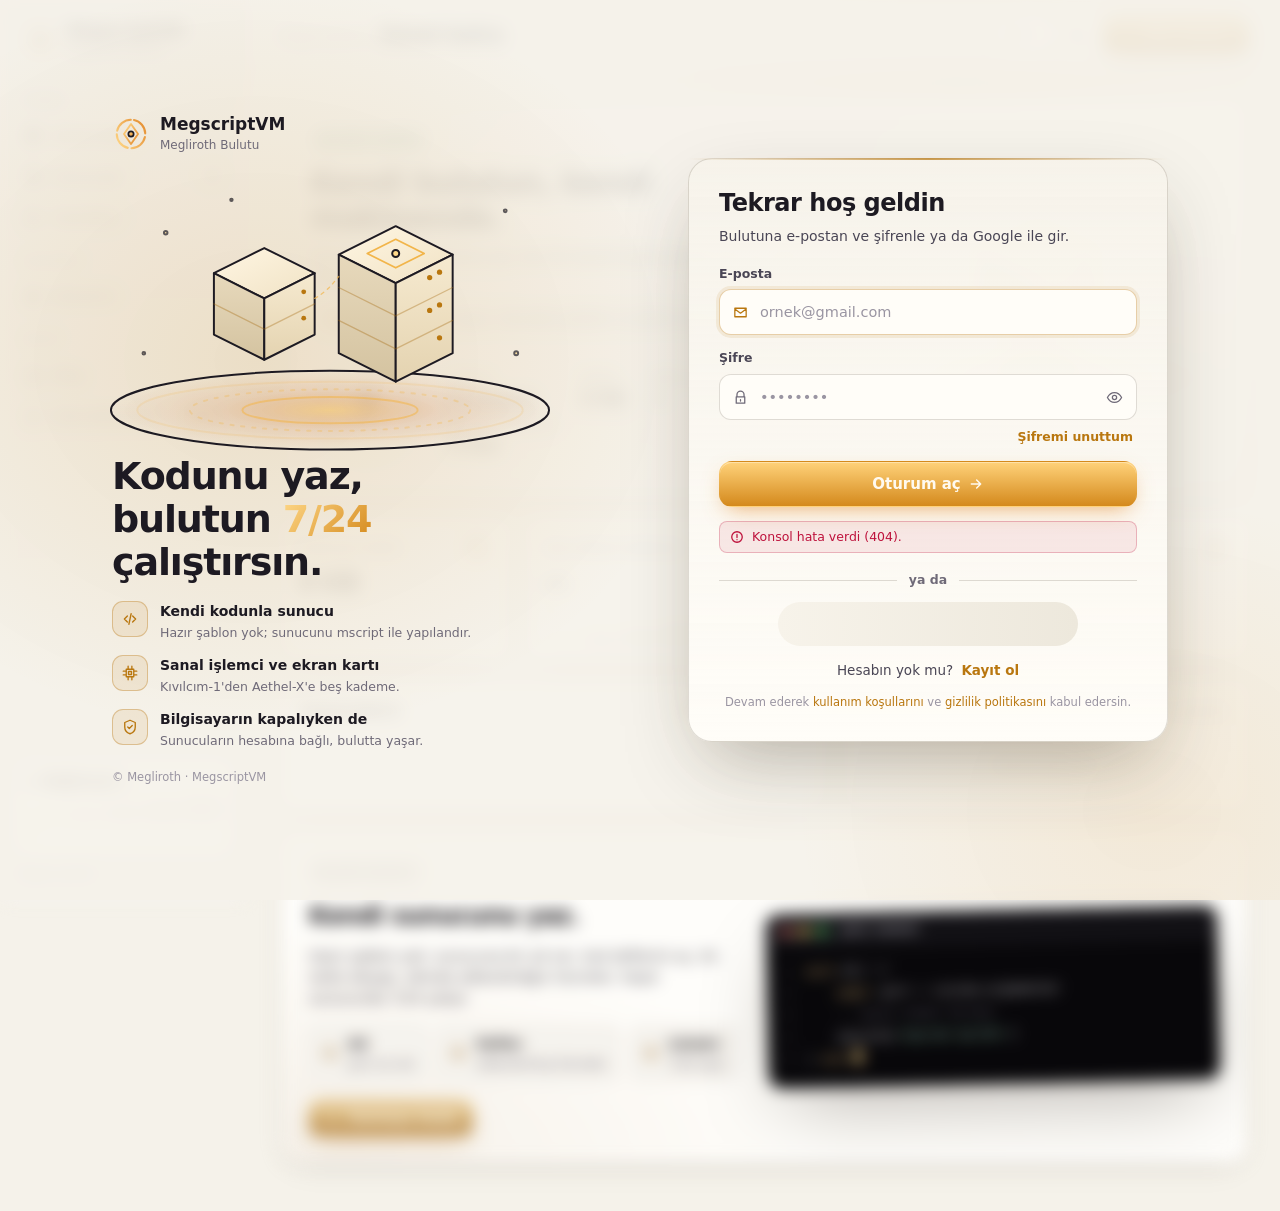
==== index.html @ e33dee17 "megscriptvm: JavaScript kütüphanesi ve MegscriptVM paneli (statik site) - megscriptvm-js/: API istem" ====
<!doctype html>
<html lang="tr">
<head>
<meta charset="utf-8">
<meta name="viewport" content="width=device-width, initial-scale=1, viewport-fit=cover">
<meta name="google-site-verification" content="4vxqyhYqFl390mTx1phkZte96uA1vOY23S03J0QJc-A">
<meta name="color-scheme" content="dark light">
<title>MegscriptVM</title>
<link rel="icon" href="data:image/svg+xml,%3Csvg xmlns='http://www.w3.org/2000/svg' viewBox='0 0 40 40'%3E%3Cdefs%3E%3ClinearGradient id='g' x1='0' y1='0' x2='1' y2='1'%3E%3Cstop offset='0' stop-color='%23ffd98a'/%3E%3Cstop offset='1' stop-color='%23e3892b'/%3E%3C/linearGradient%3E%3C/defs%3E%3Crect width='40' height='40' rx='10' fill='%230c0b10'/%3E%3Ccircle cx='20' cy='20' r='13' fill='none' stroke='url(%23g)' stroke-width='2.6' stroke-dasharray='16.4 4' transform='rotate(-78 20 20)'/%3E%3Cpath d='M20 11l6.5 9-6.5 9-6.5-9z' fill='none' stroke='url(%23g)' stroke-width='2.2'/%3E%3Ccircle cx='20' cy='20' r='2.6' fill='url(%23g)'/%3E%3C/svg%3E">
<link rel="stylesheet" href="stil.css">
</head>
<body>
<svg width="0" height="0" style="position:absolute" aria-hidden="true">
  <defs>
    <linearGradient id="altin" x1="0" y1="0" x2="1" y2="1"><stop offset="0" stop-color="#ffd98a"/><stop offset="1" stop-color="#e3892b"/></linearGradient>
    <symbol id="muhur" viewBox="0 0 40 40">
      <circle cx="20" cy="20" r="15" fill="none" stroke="url(#altin)" stroke-width="2.2" stroke-dasharray="19.56 4" transform="rotate(-78 20 20)"/>
      <path d="M20 9.5l7.4 10.5L20 30.5 12.6 20z" fill="none" stroke="url(#altin)" stroke-width="2"/>
      <circle cx="20" cy="20" r="2.8" fill="url(#altin)"/>
    </symbol>
  </defs>
</svg>

<div class="kabuk">
  <!-- YAN RAY -->
  <nav class="ray" aria-label="Bölümler">
    <a class="marka" href="#genel">
      <svg class="muhur"><use href="#muhur"/></svg>
      <span><b>MegscriptVM</b><small>Megliroth Bulutu</small></span>
    </a>
    <!-- Hesabım açıkken sol menünün yerini Hesabım kategorileri alır (hsNav buraya taşınır) -->
    <div class="ray-hesap" id="rayHesap" hidden>
      <a class="ray-geri" href="#genel" id="rayGeri"><svg viewBox="0 0 24 24"><path d="M15 6l-6 6 6 6"/></svg><span>Panele dön</span></a>
      <div class="ray-baslik">Hesabım</div>
    </div>
    <div class="ray-baslik">Panel</div>
    <a href="#genel" data-sayfa="genel"><svg viewBox="0 0 24 24"><path d="M4 4h7v7H4zM13 4h7v4h-7zM13 10h7v10h-7zM4 13h7v7H4z"/></svg><span>Genel bakış</span></a>
    <a href="#makineler" data-sayfa="makineler"><svg viewBox="0 0 24 24"><path d="M4 4.5h16v6H4zM4 13.5h16v6H4zM7.5 7.5h.01M7.5 16.5h.01M11 7.5h5M11 16.5h5"/></svg><span>Sunucular</span><em id="sayiRozet">0</em></a>
    <a href="#gunlukler" data-sayfa="gunlukler"><svg viewBox="0 0 24 24"><path d="M4 5h16v14H4zM7.5 9.5l3 2.5-3 2.5M12.5 15h4"/></svg><span>Günlükler</span></a>
    <div class="ray-baslik">Altyapı</div>
    <a href="#donanim" data-sayfa="donanim"><svg viewBox="0 0 24 24"><path d="M7 7h10v10H7zM10 10h4v4h-4zM9.5 3v4M14.5 3v4M9.5 17v4M14.5 17v4M3 9.5h4M3 14.5h4M17 9.5h4M17 14.5h4"/></svg><span>Donanım</span></a>
    <div class="ray-baslik" data-bulut hidden>Hesap</div>
    <a href="#planlar" data-sayfa="planlar" data-bulut hidden><svg viewBox="0 0 24 24"><path d="M12 3l2.6 5.6 6 .7-4.5 4.1 1.2 6L12 16.4 6.7 19.4l1.2-6L3.4 9.3l6-.7z"/></svg><span>Planlar</span></a>
    <a href="#yonetim" data-sayfa="yonetim" data-yonetici hidden><svg viewBox="0 0 24 24"><path d="M12 3l7 3v6c0 4.5-3 7.8-7 9-4-1.2-7-4.5-7-9V6zM9.5 12.5l1.8 1.8 3.4-3.6"/></svg><span>Yönetim</span><em id="bekleyenRozet" hidden>0</em></a>

    <div class="ray-baslik">Bilgi</div>
    <a href="#blog" data-sayfa="blog" class="ray-ikincil"><svg viewBox="0 0 24 24"><path d="M5 4h11l3 3v13H5zM8.5 9h7M8.5 13h7M8.5 17h4"/></svg><span>Blog</span></a>
    <a href="#guncellemeler" data-sayfa="guncellemeler" class="ray-ikincil"><svg viewBox="0 0 24 24"><path d="M12 3v3M12 18v3M3 12h3M18 12h3M5.6 5.6l2.1 2.1M16.3 16.3l2.1 2.1M5.6 18.4l2.1-2.1M16.3 7.7l2.1-2.1M12 8.5a3.5 3.5 0 110 7 3.5 3.5 0 010-7z"/></svg><span>Güncellemeler</span><em id="guncelRozet" hidden>yeni</em></a>
    <div class="ray-alt">
      <div class="ev-karti">
        <div class="ev-ust"><span class="nabiz" id="nabiz"></span><b id="evDurum">Bağlanıyor…</b></div>
        <div class="ev-kademe" id="evKademe"><i></i><i></i><i></i><i></i><i></i></div>
        <small id="evIslemci">—</small>
      </div>
      <a class="surum" id="surumMetni" href="#guncellemeler" title="Güncellemeler">MegscriptVM</a>
    </div>
  </nav>

  <div class="sahne">
    <header class="ust">
      <div class="ust-sol">
        <span class="kirinti">MegscriptVM /</span>
        <h1 id="sayfaBaslik">Genel bakış</h1>
      </div>
      <div class="ust-sag">
        <span class="cip" id="konsolSure" title="Konsolun çalışma süresi"><svg viewBox="0 0 24 24"><path d="M12 7v5l3 2M12 21a9 9 0 110-18 9 9 0 010 18z"/></svg><span>—</span></span>
        <button class="ikon-dugme" id="temaDugme" title="Açık / koyu tema" aria-label="Temayı değiştir">
          <svg class="ay" viewBox="0 0 24 24"><path d="M20 14.5A8 8 0 019.5 4 8 8 0 1020 14.5z"/></svg>
          <svg class="gunes" viewBox="0 0 24 24"><path d="M12 16a4 4 0 100-8 4 4 0 000 8zM12 2v2M12 20v2M4.9 4.9l1.4 1.4M17.7 17.7l1.4 1.4M2 12h2M20 12h2M4.9 19.1l1.4-1.4M17.7 6.3l1.4-1.4"/></svg>
        </button>
        <button class="dugme birincil" data-ac="olustur"><svg viewBox="0 0 24 24"><path d="M12 5v14M5 12h14"/></svg><span>Yeni sunucu</span></button>
        <a class="yukselt-dugme" id="yukseltDugme" href="#planlar" title="Planını yükselt: daha güçlü GPU ve CPU" hidden><svg viewBox="0 0 24 24"><path d="M12 19V5M5.5 11.5L12 5l6.5 6.5"/></svg><span>Yükselt</span></a>
        <div class="hesap" id="hesap" hidden>
          <button type="button" class="hesap-dugme" id="hesapDugme" aria-haspopup="menu" aria-expanded="false" aria-controls="hesapMenu" title="Hesabın">
            <span class="hesap-resim" id="hesapResim" aria-hidden="true"></span><i class="hesap-nokta" id="hesapNokta" hidden></i>
          </button>
          <div class="hesap-menu" id="hesapMenu" role="menu" hidden>
            <div class="hm-ust">
              <small class="hm-eposta" id="hmEposta">—</small>
              <span class="hm-resim" id="hmResim" aria-hidden="true"></span>
              <b class="hm-merhaba" id="hmMerhaba">Merhaba!</b>
              <span class="hm-plan" id="hmPlan"></span>
              <a class="hm-yonet" href="#hesabim" data-hm>Hesabını yönet</a>
            </div>
            <div class="hm-ozet">
              <div><b id="hmMakine">0</b><small>sunucu</small></div>
              <div><b id="hmCalisan">0</b><small>çalışıyor</small></div>
              <div><b id="hmGun">0</b><small>gündür üye</small></div>
            </div>
            <nav class="hm-liste">
              <a href="#hesabim" data-hm role="menuitem"><svg viewBox="0 0 24 24"><path d="M12 12a4 4 0 100-8 4 4 0 000 8zM4 20c1.5-3.5 4.5-5 8-5s6.5 1.5 8 5"/></svg>Hesabım</a>
              <a href="#makineler" data-hm role="menuitem"><svg viewBox="0 0 24 24"><path d="M4 4.5h16v6H4zM4 13.5h16v6H4zM7.5 7.5h.01M7.5 16.5h.01M11 7.5h5M11 16.5h5"/></svg>Sunucularım</a>
              <a href="#planlar" data-hm role="menuitem"><svg viewBox="0 0 24 24"><path d="M3 7h18v12H3zM3 11h18M7 15h4"/></svg>Planım ve faturalar</a>
              <a href="#blog" data-hm role="menuitem"><svg viewBox="0 0 24 24"><path d="M5 4h11l3 3v13H5zM8.5 9h7M8.5 13h7M8.5 17h4"/></svg>Blog</a>
              <a href="#guncellemeler" data-hm role="menuitem"><svg viewBox="0 0 24 24"><path d="M12 3v3M12 18v3M3 12h3M18 12h3M5.6 5.6l2.1 2.1M16.3 16.3l2.1 2.1M5.6 18.4l2.1-2.1M16.3 7.7l2.1-2.1M12 8.5a3.5 3.5 0 110 7 3.5 3.5 0 010-7z"/></svg>Güncellemeler<em id="hmYeni" hidden>yeni</em></a>
              <a href="#yonetim" data-hm role="menuitem" data-yonetici hidden><svg viewBox="0 0 24 24"><path d="M12 3l7 3v6c0 4.5-3 7.8-7 9-4-1.2-7-4.5-7-9V6zM9.5 12.5l1.8 1.8 3.4-3.6"/></svg>Yönetim<em id="hmBekleyen" hidden>0</em></a>
            </nav>
            <div class="hm-tema">
              <span>Görünüm</span>
              <div class="bolumlu tema-sec"><button type="button" data-tema-sec="koyu">Koyu</button><button type="button" data-tema-sec="acik">Açık</button><button type="button" data-tema-sec="sistem">Sistem</button></div>
            </div>
            <nav class="hm-liste">
              <button type="button" data-ac-geri role="menuitem"><svg viewBox="0 0 24 24"><path d="M4 5h16v11H9l-5 4zM8 9.5h8M8 12.5h5"/></svg>Geri bildirim gönder</button>
              <button type="button" data-ac-kisayol role="menuitem"><svg viewBox="0 0 24 24"><path d="M3 6h18v12H3zM7 10h.01M11 10h.01M15 10h.01M7 14h10"/></svg>Klavye kısayolları<kbd>?</kbd></button>
            </nav>
            <button type="button" class="hm-cikis" id="cikisDugme" role="menuitem"><svg viewBox="0 0 24 24"><path d="M14 4h5v16h-5M10 8l-4 4 4 4M6 12h10"/></svg>Çıkış yap</button>
            <div class="hm-alt"><a href="/gizlilik">Gizlilik</a><i>·</i><a href="/kosullar">Koşullar</a><i>·</i><span id="hmSurum">MegscriptVM</span></div>
          </div>
        </div>
      </div>
    </header>

    <main class="icerik">
      <div class="kopuk-serit" id="kopukSerit" role="alert" hidden>
        <span class="kopuk-ikon"><svg viewBox="0 0 24 24"><path d="M3 3l18 18M9.5 5.3A12 12 0 0122 9M2 9a12 12 0 013.3-2.3M5.5 12.5a7 7 0 016.5-2M18.5 12.5a7 7 0 00-1.8-1.3M9 16a4 4 0 016 0M12 20h.01"/></svg></span>
        <div><b>Konsol çalışmıyor</b><span>Arayüz açık ama MegscriptVM konsolu kapalı, bu yüzden hiçbir işlem yapılamıyor. <code>uygulamalar/megscriptvm/MegscriptVM.cmd</code> dosyasına çift tıkla; konsol açılınca bu sayfa kendiliğinden bağlanır.</span></div>
        <button class="dugme" id="yenidenDene">Yeniden dene</button>
      </div>
      <!-- gece bakımı duyurusu (yalnız bulutta; kapatılınca 7 gün gizli kalır) -->
      <div class="duyuru-serit" id="duyuruSerit" role="note" hidden>
        <span class="duyuru-ikon"><svg viewBox="0 0 24 24"><path d="M20 14.5A8 8 0 019.5 4a8 8 0 1010.5 10.5z"/></svg></span>
        <div>
          <p class="duyuru-kisa"><b>Planlı bakım</b><span>Her gece <strong>03.00</strong> · her hafta <strong>04.00–04.15</strong>. Sunucuların korunur, bakım bitince kendiliğinden devam eder.</span><button type="button" class="duyuru-ayrinti" id="duyuruAyrinti" aria-expanded="false">Ayrıntılar</button></p>
          <p class="duyuru-uzun" id="duyuruUzun" hidden>Bulut sunucularımız şimdilik her gece 03.00'te bakım için kapatılır ve sabah yeniden açılır; ayrıca her hafta 04.00–04.15 arasında kısa bir otomatik bakım penceresi uygulanır. Bu sürede sunucuların ve kodun güvenle saklanır. Kesintisiz 7/24 hizmet için plan ödemelerinin güncel olması gerekir. Anlayışın için teşekkür ederiz.</p>
        </div>
        <button class="duyuru-kapat" id="duyuruKapat" aria-label="Duyuruyu kapat"><svg viewBox="0 0 24 24"><path d="M6 6l12 12M18 6L6 18"/></svg></button>
      </div>
      <!-- ============================================================ GENEL BAKIŞ -->
      <section data-bolum="genel">
        <div class="kahraman">
          <div class="kahraman-metin">
            <span class="etiket" id="kahramanEtiket"><i></i>bulut ayakta</span>
            <h2 id="kahramanBaslik">Kendi bulutun, kendi makinende.</h2>
            <p id="kahramanAlt">Sunucunu kendi kodunla yaz; her biri kendi kademesinde ayrı ve 7/24 çalışır.</p>
            <a class="yenilik-bag" id="yenilikBag" href="#guncellemeler" hidden><b id="yenilikSurum">Yeni</b><span id="yenilikMetin"></span><i>&rarr;</i></a>
            <div class="kahraman-sayilar">
              <div class="halka-kutu">
                <svg class="halka" viewBox="0 0 120 120">
                  <circle cx="60" cy="60" r="50" class="halka-iz"/>
                  <circle cx="60" cy="60" r="50" class="halka-dolu" id="halkaDolu" stroke-dasharray="0 314.16"/>
                </svg>
                <div class="halka-orta"><b id="kpiCalisan">0</b><small id="kpiToplam">/ 0</small></div>
              </div>
              <dl class="kahraman-dl">
                <div><dt>Çalışan</dt><dd id="hsCalisan">0 sunucu</dd></div>
                <div><dt>Bellek</dt><dd id="hsBellek">0 KB</dd></div>
                <div><dt>Aktif oyuncu</dt><dd id="hsOyuncu">—</dd></div>
                <div><dt>Yeniden başlatma</dt><dd id="kpiYeniden">0 kez</dd></div>
              </dl>
            </div>
          </div>
          <div class="kahraman-cizim" aria-hidden="true">
            <svg viewBox="0 0 360 240" class="kule-cizim">
              <defs>
                <radialGradient id="dipIsik" cx="50%" cy="50%" r="50%"><stop offset="0" stop-color="#f2b54a" stop-opacity=".55"/><stop offset=".45" stop-color="#c2632a" stop-opacity=".18"/><stop offset="1" stop-color="#c2632a" stop-opacity="0"/></radialGradient>
                <linearGradient id="isin" x1="0" y1="1" x2="0" y2="0"><stop offset="0" stop-color="#f2b54a" stop-opacity=".35"/><stop offset="1" stop-color="#f2b54a" stop-opacity="0"/></linearGradient>
                <linearGradient id="yuzUst" x1="0" y1="0" x2="1" y2="1"><stop offset="0" stop-color="var(--kule-ust1)"/><stop offset="1" stop-color="var(--kule-ust2)"/></linearGradient>
                <linearGradient id="yuzSol" x1="0" y1="0" x2="0" y2="1"><stop offset="0" stop-color="var(--kule-sol1)"/><stop offset="1" stop-color="var(--kule-sol2)"/></linearGradient>
                <linearGradient id="yuzSag" x1="0" y1="0" x2="0" y2="1"><stop offset="0" stop-color="var(--kule-sag1)"/><stop offset="1" stop-color="var(--kule-sag2)"/></linearGradient>
              </defs>
              <ellipse cx="180" cy="200" rx="170" ry="34" fill="url(#dipIsik)"/>
              <g class="halkalar" fill="none" stroke="#f2b54a">
                <ellipse cx="180" cy="200" rx="150" ry="24" opacity=".18"/>
                <ellipse cx="180" cy="200" rx="112" ry="18" opacity=".3" stroke-dasharray="3 7"/>
                <ellipse cx="180" cy="200" rx="74" ry="12" opacity=".5"/>
                <ellipse cx="180" cy="200" rx="38" ry="6" opacity=".8"/>
              </g>
              <path d="M150 196 L210 196 L236 108 L124 108 Z" fill="url(#isin)"/>
              <g class="kule">
                <ellipse cx="180" cy="190" rx="46" ry="7" class="kule-golge"/>
                <path d="M180 34 L246 66 L180 98 L114 66 Z" fill="url(#yuzUst)"/>
                <path d="M114 66 L180 98 L180 172 L114 140 Z" fill="url(#yuzSol)"/>
                <path d="M180 98 L246 66 L246 140 L180 172 Z" fill="url(#yuzSag)"/>
                <g class="yuva" stroke="var(--kule-cizgi)" stroke-width="1.2" fill="none">
                  <path d="M180 123 L246 91 M180 148 L246 116"/>
                  <path d="M114 91 L180 123 M114 116 L180 148"/>
                </g>
                <g class="isiklar">
                  <circle cx="232" cy="81" r="2.6"/><circle cx="222" cy="86" r="2.6" class="i2"/>
                  <circle cx="232" cy="106" r="2.6" class="i3"/><circle cx="222" cy="111" r="2.6"/>
                  <circle cx="232" cy="131" r="2.6" class="i2"/><circle cx="222" cy="136" r="2.6" class="i3"/>
                </g>
                <g stroke="var(--kule-cizgi)" stroke-width="1.6" stroke-linecap="round" opacity=".9">
                  <path d="M128 84 L150 95 M128 109 L150 120 M128 134 L150 145"/>
                </g>
                <path d="M180 48 L210 63 L180 78 L150 63 Z" fill="none" stroke="#f2b54a" stroke-width="1.6" opacity=".9"/>
                <circle cx="180" cy="63" r="3.4" fill="#ffd98a"/>
              </g>
              <g class="kivilcimlar" fill="#ffd98a">
                <circle cx="88" cy="70" r="1.8"/><circle cx="290" cy="52" r="1.4"/><circle cx="270" cy="150" r="2"/>
                <circle cx="70" cy="140" r="1.2"/><circle cx="312" cy="112" r="1.2"/><circle cx="100" cy="30" r="1.1"/>
              </g>
            </svg>
          </div>
        </div>

        <div class="kpi-izgara">
          <div class="kpi">
            <div class="kpi-ust"><span class="kpi-ad">Kullanılan bellek</span><span class="kpi-ikon"><svg viewBox="0 0 24 24"><path d="M5 7h14v10H5zM8 7V4M12 7V4M16 7V4M8 20v-3M12 20v-3M16 20v-3"/></svg></span></div>
            <b id="kpiBellek">0 KB</b>
            <div class="kpi-grafik" id="bellekGrafik"></div>
          </div>
          <div class="kpi">
            <div class="kpi-ust"><span class="kpi-ad">Ana makine kademesi</span><span class="kpi-ikon"><svg viewBox="0 0 24 24"><path d="M4 20h3v-5H4zM10.5 20h3v-9h-3zM17 20h3V5h-3z"/></svg></span></div>
            <b id="kpiKademe">—</b>
            <small id="kpiKademeAlt">—</small>
            <div class="kademe-cubuk" id="kpiKademeCubuk"><i></i><i></i><i></i><i></i><i></i></div>
          </div>
          <div class="kpi">
            <div class="kpi-ust"><span class="kpi-ad">Sanal işlemci</span><span class="kpi-ikon"><svg viewBox="0 0 24 24"><path d="M7 7h10v10H7zM10 10h4v4h-4zM9.5 3v4M14.5 3v4M9.5 17v4M14.5 17v4M3 9.5h4M3 14.5h4M17 9.5h4M17 14.5h4"/></svg></span></div>
            <b id="kpiIslemci">—</b>
            <small id="kpiIslemciAlt">—</small>
          </div>
          <div class="kpi" id="kpiPlanKart">
            <div class="kpi-ust"><span class="kpi-ad">Plan</span><span class="kpi-ikon"><svg viewBox="0 0 24 24"><path d="M12 3l2.6 5.6 6 .7-4.5 4.1 1.2 6L12 16.4 6.7 19.4l1.2-6L3.4 9.3l6-.7z"/></svg></span></div>
            <b id="kpiPlan">—</b>
            <small id="kpiPlanAlt">—</small>
            <div class="kota-cubuk" id="kpiKota" hidden><i></i></div>
          </div>
        </div>

        <div class="iki-sutun">
          <div class="kart">
            <div class="kart-bas"><h3>Sunucuların</h3><a class="baglanti" href="#makineler">Tümünü yönet <svg viewBox="0 0 24 24"><path d="M5 12h14M13 6l6 6-6 6"/></svg></a></div>
            <div class="mini-liste" id="ozetListe"></div>
          </div>
          <div class="kart">
            <div class="kart-bas"><h3>Son olaylar</h3><span class="soluk">son etkinlik</span></div>
            <ol class="olaylar" id="olayListe"><li class="bos">Henüz olay yok.</li></ol>
          </div>
        </div>

        <div class="yaz-kart">
          <div class="yaz-metin">
            <span class="etiket bos"><i></i>yeni sunucu</span>
            <h3>Kendi sunucunu yaz.</h3>
            <p>Hazır şablon yok: sunucuna bir ad ver, kod defterini aç. En üstte altyapı, altında adlandırdığın hücreler; hepsi sunucunda 7/24 çalışır.</p>
            <ol class="yaz-adim"><li><b>Ad</b>port ve not</li><li><b>Defter</b>adlandırılmış hücreler</li><li><b>Çalıştır</b>7/24 açık</li></ol>
            <button class="dugme birincil" data-ac="olustur"><svg viewBox="0 0 24 24"><path d="M12 5v14M5 12h14"/></svg>Yazmaya başla</button>
          </div>
          <div class="yaz-onizleme" aria-hidden="true">
            <div class="editor-bas"><span class="noktalar"><i></i><i></i><i></i></span><b>yeni-sunucu</b></div>
            <pre><span class="sat">1</span><span class="anah">ayin</span> m() ~&gt;
<span class="sat">2</span>    <span class="anah">çağır</span> port = sistem.argümanlar
<span class="sat">3</span>    <span class="yorum">-- senin kodun buraya</span>
<span class="sat">4</span>    yayınla(<span class="metin">~Uçurum açıldı~</span>)
<span class="sat">5</span>| <span class="anah">ayin</span><span class="imlec"></span></pre>
          </div>
        </div>
      </section>

      <!-- ============================================================ SANAL MAKİNELER -->
      <section data-bolum="makineler" hidden>
        <div class="arac-cubugu">
          <div class="arama"><svg viewBox="0 0 24 24"><path d="M11 18a7 7 0 110-14 7 7 0 010 14zM20 20l-4-4"/></svg><input id="aramaKutusu" placeholder="Ada ya da betiğe göre süz" aria-label="Süz"></div>
          <div class="bolumlu" id="durumFiltre">
            <button class="secili" data-f="hepsi">Hepsi</button><button data-f="çalışıyor">Çalışan</button><button data-f="durdu">Durmuş</button>
          </div>
        </div>
        <div class="makine-izgara" id="anaListe"></div>
      </section>

      <!-- ============================================================ GÜNLÜKLER -->
      <!-- ============================================================ KOD DEFTERİ (sunucuya tıklayınca; defter.js) -->
      <section data-bolum="defter" hidden>
        <div class="kart defter-ust" id="dfUst">
          <div class="defter-kimlik">
            <a class="defter-geri" href="#makineler" title="Sunuculara dön" aria-label="Sunuculara dön"><svg viewBox="0 0 24 24"><path d="M15 6l-6 6 6 6"/></svg></a>
            <span class="makine-ikon"><svg viewBox="0 0 24 24"><path d="M8.5 8L4.5 12l4 4M15.5 8l4 4-4 4M13.5 5l-3 14"/></svg></span>
            <div class="defter-ad"><h2 id="dfAd">—</h2><small id="dfAlt">—</small></div>
            <span class="durum" id="dfDurum"><i></i>—</span>
          </div>
          <dl class="defter-olcu">
            <div><dt>Bellek</dt><dd id="dfBellek">—</dd></div>
            <div><dt>Çalışma</dt><dd id="dfSure">—</dd></div>
            <div><dt>Port</dt><dd id="dfPort">—</dd></div>
            <div><dt>Kademe</dt><dd id="dfKademe">—</dd></div>
          </dl>
          <div class="defter-dugmeler">
            <label class="anahtar" title="Program durursa ya da çökerse bekçi yeniden başlatır"><input type="checkbox" id="dfOto" data-oto><span></span>7/24 bekçi</label>
            <span class="defter-kayit" id="dfKayit">Kaydedildi</span>
            <button type="button" class="dugme" id="dfAyarlar"><svg viewBox="0 0 24 24"><path d="M4 7h10M18 7h2M4 17h4M12 17h8M14 4.5v5M8 14.5v5"/></svg><span>Ayarlar</span></button>
            <button type="button" class="dugme" data-is="gunluk"><svg viewBox="0 0 24 24"><path d="M4 5h16v14H4zM7.5 9.5l3 2.5-3 2.5M12.5 15h4"/></svg><span>Günlük</span></button>
            <button type="button" class="dugme" data-is="durdur" id="dfDurdur" hidden><svg viewBox="0 0 24 24"><path d="M7 7h10v10H7z"/></svg><span>Durdur</span></button>
            <button type="button" class="dugme" id="dfYalnizKaydet" title="Çalıştırmadan kaydet (sunucu çalışıyorsa yeni kodla yeniden başlar)"><span>Kaydet</span></button>
            <button type="button" class="dugme birincil" id="dfKaydet" title="Ctrl+S ya da Shift+Enter"><svg viewBox="0 0 24 24"><path d="M7 5l12 7-12 7z"/></svg><span id="dfCalistirMetin">Kaydet ve çalıştır</span></button>
          </div>
        </div>
        <p class="defter-bilgi"><svg viewBox="0 0 24 24"><path d="M12 3a9 9 0 100 18 9 9 0 000-18zM12 7.5v5l3 2"/></svg><span>Açık hücreler yukarıdan aşağıya <b>tek program</b> olarak sunucunda 7/24 çalışır; sekmeyi ya da bilgisayarını kapatsan da durmaz. Hücrelere ad ver, kapatarak programdan çıkar, sırasını değiştir. <kbd>Ctrl</kbd>+<kbd>S</kbd> ya da <kbd>Shift</kbd>+<kbd>Enter</kbd>: kaydet ve çalıştır.</span></p>
        <div class="defter-izgara">
          <div class="defter-hucreler" id="dfHucreler"></div>
          <aside class="kart defter-cikti">
            <div class="kart-bas"><h3><span class="nabiz canli"></span>Çıktı</h3><span class="soluk" id="dfCiktiSayac"></span></div>
            <pre class="gunluk defter-cikti-metin" id="dfCikti"></pre>
          </aside>
        </div>
      </section>

      <section data-bolum="gunlukler" hidden>
        <div class="arac-cubugu">
          <div class="secim-kutu"><svg viewBox="0 0 24 24"><path d="M4 4.5h16v6H4zM4 13.5h16v6H4z"/></svg><select id="gunlukSecim" aria-label="Sunucu"></select></div>
          <div class="arama"><svg viewBox="0 0 24 24"><path d="M11 18a7 7 0 110-14 7 7 0 010 14zM20 20l-4-4"/></svg><input id="gunlukSuz" placeholder="Satırlarda ara" aria-label="Satırlarda ara"></div>
          <label class="anahtar"><input type="checkbox" id="otoKaydir" checked><span></span>Sona kaydır</label>
        </div>
        <div class="terminal">
          <div class="terminal-bas">
            <span class="noktalar"><i></i><i></i><i></i></span>
            <b id="gunlukBaslik">—</b>
            <small id="gunlukSayac"></small>
          </div>
          <pre id="gunlukMetin" class="gunluk"></pre>
        </div>
      </section>

      <!-- ============================================================ DONANIM -->
      <section data-bolum="donanim" hidden>
        <div class="iki-sutun donanim-sutun">
          <div class="kart cip-kart">
            <div class="kart-bas"><h3>Bu cihaz</h3><span class="soluk" id="cihazAlt">tarayıcından okunur</span></div>
            <div id="cihazCizim" class="cip-cizim"></div>
            <dl class="ozellikler" id="cihazListe"></dl>
          </div>
          <div class="kart cip-kart">
            <div class="kart-bas"><h3 id="dugumBaslik">Bulut düğümü</h3><span class="soluk" id="cipAlt">açılışta okunur</span></div>
            <div id="cipCizim" class="cip-cizim"></div>
            <dl class="ozellikler" id="donanimListe"></dl>
          </div>
        </div>
      </section>

      <!-- ============================================================ PLANLAR (bulut) -->
      <section data-bolum="planlar" hidden>
        <div class="plan-ust kart">
          <div>
            <span class="etiket" id="planEtiket"><i></i>plan</span>
            <h2 id="planBaslik">Planın</h2>
            <p id="planAlt">Kademeler ve kotalar planına göre açılır. Planını istediğin an değiştirebilirsin.</p>
          </div>
          <div class="plan-kota" id="planKota"></div>
        </div>
        <div class="plan-izgara" id="planIzgara"></div>
        <p class="plan-not">Fiyatlar aylık ve USD'dir; ödeme güvenli ödeme penceresinde alınır, kart bilgin bize gelmez. Abonelik istediğin an iptal edilir, iptalde Kıvılcım'a dönersin.</p>

        <div class="plan-kademe-bas" id="kademeBolum">
          <h3>Kademeler</h3>
          <p class="soluk">Planındaki her kademenin gücü. Kademe yalnız bir şablondur; sunucunun içinde her şeyi kodunla ayarlarsın.</p>
        </div>
        <div class="kart merdiven-kart">
          <div class="kart-bas"><h3>Abyssal Cloud Tiers</h3><span class="soluk">göreli güç · kademe yalnız şablondur, kodla her ayar değişir</span></div>
          <div class="merdiven" id="merdiven"></div>
        </div>
        <div class="kademe-izgara" id="kademeIzgara"></div>

        <a class="plan-odeme-bag" href="#hesabim"><svg viewBox="0 0 24 24"><path d="M3 7h18v12H3zM3 11h18M7 15h4"/></svg>Ödeme yöntemi, faturalar ve abonelik iptali artık <b>Hesabım</b> sayfasında<span>&rarr;</span></a>
      </section>

      <!-- ============================================================ HESABIM (bulut): bilgiler, e-posta, şifre, ödeme -->
      <section data-bolum="hesabim" hidden>
        <div class="hs-kabuk">
          <nav class="hs-nav" id="hsNav" aria-label="Hesap bölümleri">
            <a href="#hesabim" data-hs="ana"><svg viewBox="0 0 24 24"><path d="M4 11l8-7 8 7v9h-5v-6H9v6H4z"/></svg><span>Ana sayfa</span></a>
            <a href="#hesabim/kisisel" data-hs="kisisel"><svg viewBox="0 0 24 24"><path d="M3 5h18v14H3zM8 10.5a2 2 0 104 0 2 2 0 00-4 0zM6 16c.8-1.6 2.2-2.4 4-2.4s3.2.8 4 2.4M15 9.5h3M15 13h3"/></svg><span>Kişisel bilgiler</span></a>
            <a href="#hesabim/guvenlik" data-hs="guvenlik"><svg viewBox="0 0 24 24"><path d="M12 3l7 3v6c0 4.5-3 7.8-7 9-4-1.2-7-4.5-7-9V6z"/></svg><span>Güvenlik</span><i class="hs-nav-nokta" id="hsNavUyari" hidden></i></a>
            <a href="#hesabim/veri" data-hs="veri"><svg viewBox="0 0 24 24"><path d="M4 7h10M18 7h2M4 17h4M12 17h8M14 4.5v5M8 14.5v5"/></svg><span>Veri ve gizlilik</span></a>
            <a href="#hesabim/odeme" data-hs="odeme"><svg viewBox="0 0 24 24"><path d="M3 6h18v13H3zM3 10h18M7 15h4"/></svg><span>Ödemeler ve abonelik</span></a>
          </nav>

          <div class="hs-icerik">
            <!-- ================= ANA SAYFA ================= -->
            <div class="hs-sayfa" data-hs-sayfa="ana">
              <div class="hs-karsilama">
                <span class="hs-resim" id="hbResim" aria-hidden="true"></span>
                <h2 id="hsMerhaba">Hoş geldin</h2>
                <p>Bilgilerini, güvenliğini ve aboneliğini yönet; MegscriptVM'i kendine göre ayarla.</p>
                <div class="hs-ara">
                  <svg viewBox="0 0 24 24"><path d="M11 18a7 7 0 100-14 7 7 0 000 14zM20 20l-4-4"/></svg>
                  <input id="hsAra" type="search" placeholder="Hesabında ara" autocomplete="off" aria-label="Hesap ayarlarında ara">
                  <div class="hs-ara-sonuc" id="hsAraSonuc" role="listbox" hidden></div>
                </div>
              </div>

              <div class="hs-kartlar">
                <a class="kart hs-kart" href="#hesabim/guvenlik" id="hsGuvenKart">
                  <div class="hs-kart-metin"><h3 id="hsGuvenBaslik">Hesabın korunuyor</h3><p id="hsGuvenMetin">Güvenlik kontrolünde sorun bulunmadı.</p></div>
                  <span class="hs-kart-ikon iyi" id="hsGuvenIkon"><svg viewBox="0 0 24 24"><path d="M12 3l7 3v6c0 4.5-3 7.8-7 9-4-1.2-7-4.5-7-9V6zM9 12l2.2 2.2L15.5 10"/></svg></span>
                  <span class="hs-kart-bag" id="hsGuvenBag">Güvenliği gör</span>
                </a>
                <a class="kart hs-kart" href="#hesabim/kisisel">
                  <div class="hs-kart-metin"><h3>Kişisel bilgiler</h3><p>Adın, deneyimin, hesap türün ve iletişim bilgilerin.</p></div>
                  <span class="hs-kart-ikon"><svg viewBox="0 0 24 24"><path d="M3 5h18v14H3zM8 10.5a2 2 0 104 0 2 2 0 00-4 0zM6 16c.8-1.6 2.2-2.4 4-2.4s3.2.8 4 2.4M15 9.5h3M15 13h3"/></svg></span>
                  <span class="hs-kart-bag">Bilgilerini yönet</span>
                </a>
                <a class="kart hs-kart" href="#hesabim/odeme">
                  <div class="hs-kart-metin"><h3>Plan ve abonelik</h3><p id="hsPlanMetin">—</p></div>
                  <span class="hs-kart-ikon"><svg viewBox="0 0 24 24"><path d="M3 6h18v13H3zM3 10h18M7 15h4"/></svg></span>
                  <span class="hs-kart-bag">Aboneliği yönet</span>
                </a>
                <a class="kart hs-kart" href="#makineler">
                  <div class="hs-kart-metin"><h3>Sunucuların</h3>
                    <dl class="hs-kullanim">
                      <div><dt>Toplam</dt><dd id="hkMakine">—</dd></div>
                      <div><dt>Çalışan</dt><dd id="hkCalisan">—</dd></div>
                      <div><dt>Çalışma</dt><dd id="hkSure">—</dd></div>
                    </dl>
                    <p class="hs-kucuk" id="hkMakineAlt">—</p>
                  </div>
                  <span class="hs-kart-ikon"><svg viewBox="0 0 24 24"><path d="M4 4.5h16v6H4zM4 13.5h16v6H4zM7.5 7.5h.01M7.5 16.5h.01M11 7.5h5M11 16.5h5"/></svg></span>
                  <span class="hs-kart-bag">Sunucularına git</span>
                </a>
              </div>

              <div class="kart hs-blok">
                <div class="hs-blok-bas"><div><h3><svg viewBox="0 0 24 24"><path d="M12 3l2.6 5.6 6 .7-4.5 4.1 1.2 6L12 16.4 6.7 19.4l1.2-6L3.4 9.3l6-.7z"/></svg>Rozetlerin</h3><p>MegscriptVM'i kullandıkça yenileri açılır.</p></div><span class="basari-sayi" id="rozetSayi"></span></div>
                <div class="basari-izgara" id="rozetIzgara"></div>
              </div>
              <p class="hs-dip">Üyeliğin <b id="hkGun">—</b> · <span id="hkGunAlt">—</span></p>
            </div>

            <!-- ================= KİŞİSEL BİLGİLER ================= -->
            <div class="hs-sayfa" data-hs-sayfa="kisisel" hidden>
              <div class="hs-liste-gorunum">
                <header class="hs-bas"><h2>Kişisel bilgiler</h2><p>MegscriptVM'de kullandığın bilgiler. Yalnız sen ve MegscriptVM ekibi görür.</p></header>
                <div class="kart hs-liste">
                  <div class="hs-liste-bas"><h3>Temel bilgiler</h3><p>Bir satıra dokunarak değiştirebilirsin.</p></div>
                  <div class="hs-satir sabit"><span class="hs-etiket">Profil resmi</span><span class="hs-deger soluk" id="hsResimNot"></span><span class="hs-resim kucuk" id="hsResimKucuk" aria-hidden="true"></span></div>
                  <a class="hs-satir" href="#hesabim/kisisel/ad"><span class="hs-etiket">Ad</span><span class="hs-deger" id="hsDegAd">—</span><span class="hs-ok"><svg viewBox="0 0 24 24"><path d="M9 6l6 6-6 6"/></svg></span></a>
                  <div class="hs-satir sabit"><span class="hs-etiket">Kullanıcı adı</span><span class="hs-deger" id="hsDegKadi">—</span><span class="hs-kilit" title="Kullanıcı adı değiştirilemez"><svg viewBox="0 0 24 24"><path d="M7 11V8a5 5 0 0110 0v3M6 11h12v9H6z"/></svg></span></div>
                  <a class="hs-satir" href="#hesabim/kisisel/deneyim"><span class="hs-etiket">Deneyim</span><span class="hs-deger" id="hsDegDeneyim">—</span><span class="hs-ok"><svg viewBox="0 0 24 24"><path d="M9 6l6 6-6 6"/></svg></span></a>
                  <a class="hs-satir" href="#hesabim/kisisel/tur"><span class="hs-etiket">Hesap türü</span><span class="hs-deger" id="hsDegTur">—</span><span class="hs-ok"><svg viewBox="0 0 24 24"><path d="M9 6l6 6-6 6"/></svg></span></a>
                  <a class="hs-satir" href="#hesabim/kisisel/konum"><span class="hs-etiket">Konum</span><span class="hs-deger" id="hsDegKonum">—</span><span class="hs-ok"><svg viewBox="0 0 24 24"><path d="M9 6l6 6-6 6"/></svg></span></a>
                  <div class="hs-satir sabit"><span class="hs-etiket">Üyelik tarihi</span><span class="hs-deger" id="hsDegUyelik">—</span></div>
                </div>
                <div class="kart hs-liste">
                  <div class="hs-liste-bas"><h3>İletişim bilgileri</h3></div>
                  <a class="hs-satir" href="#hesabim/kisisel/eposta"><span class="hs-etiket">E-posta</span><span class="hs-deger" id="hsDegEposta">—</span><span class="hs-ok"><svg viewBox="0 0 24 24"><path d="M9 6l6 6-6 6"/></svg></span></a>
                  <a class="hs-satir" href="#hesabim/kisisel/bulten"><span class="hs-etiket">Duyuru e-postaları</span><span class="hs-deger" id="hsDegBulten">—</span><span class="hs-ok"><svg viewBox="0 0 24 24"><path d="M9 6l6 6-6 6"/></svg></span></a>
                </div>
              </div>

              <!-- düzenleme görünümleri -->
              <div class="hs-alt" data-alt="profil" hidden>
                <header class="hs-alt-bas"><a class="hs-geri" href="#hesabim/kisisel" aria-label="Geri"><svg viewBox="0 0 24 24"><path d="M15 6l-6 6 6 6"/></svg></a><h2 id="hsAltBaslik">Düzenle</h2></header>
                <form class="kart hs-form" id="profilForm" autocomplete="off" novalidate>
                  <p class="soluk" id="hsAltAciklama"></p>
                  <div data-grup="ad"><label class="alan"><span>Ad soyad</span><input name="ad" maxlength="60" required autocomplete="name"></label></div>
                  <div data-grup="deneyim" class="alan"><span>Deneyimin</span>
                    <div class="cip-sec dikey" id="profilDeneyim" data-alan="deneyim">
                  <button type="button" data-v="yeni"><svg viewBox="0 0 24 24"><path d="M12 3v3M5.6 5.6l2.1 2.1M3 12h3M12 21a5 5 0 01-5-5c0-3 2-4.5 5-9 3 4.5 5 6 5 9a5 5 0 01-5 5z"/></svg>Yeni başlıyorum</button>
                  <button type="button" data-v="orta"><svg viewBox="0 0 24 24"><path d="M8.5 8L4.5 12l4 4M15.5 8l4 4-4 4"/></svg>Biraz kod yazdım</button>
                  <button type="button" data-v="uzman"><svg viewBox="0 0 24 24"><path d="M12 3l2.6 5.6 6 .7-4.5 4.1 1.2 6L12 16.4 6.7 19.4l1.2-6L3.4 9.3l6-.7z"/></svg>Deneyimli geliştiriciyim</button>
                    </div>
                  </div>
                  <div data-grup="tur">
                    <div class="alan"><span>Hesap türü</span>
                      <div class="cip-sec dikey" id="profilTur" data-alan="hesap_turu">
                  <button type="button" data-v="bireysel"><svg viewBox="0 0 24 24"><path d="M12 12a4 4 0 100-8 4 4 0 000 8zM4 20c1.5-3.5 4.5-5 8-5s6.5 1.5 8 5"/></svg>Bireysel</button>
                  <button type="button" data-v="ekip"><svg viewBox="0 0 24 24"><path d="M9 11a3.5 3.5 0 100-7 3.5 3.5 0 000 7zM2.5 20c1-3 3.5-4.5 6.5-4.5s5.5 1.5 6.5 4.5M16 4.5a3.5 3.5 0 010 6.5M18 15.5c1.8.6 3 2 3.5 4.5"/></svg>Ekip / topluluk</button>
                  <button type="button" data-v="sirket"><svg viewBox="0 0 24 24"><path d="M4 21V5l8-2v18M12 8h8v13M8 8h.01M8 12h.01M8 16h.01M16 12h.01M16 16h.01M2 21h20"/></svg>Şirket</button>
                      </div>
                    </div>
                    <label class="alan" id="profilKurumAlan" hidden><span>Ekip / şirket adı</span><input name="kurum" maxlength="80" autocomplete="organization" placeholder="Ör. Megliroth Stüdyo"></label>
                  </div>
                  <div data-grup="konum" class="kayit-satir">
                    <label class="alan"><span>Ülke</span><select name="ulke" class="secim" required autocomplete="country-name"><option>Türkiye</option><option>Azerbaycan</option><option>Kuzey Kıbrıs</option><option>Almanya</option><option>Hollanda</option><option>Birleşik Krallık</option><option>Amerika Birleşik Devletleri</option><option>Diğer</option></select></label>
                    <label class="alan"><span>Şehir <em class="istege">isteğe bağlı</em></span><input name="sehir" maxlength="40" autocomplete="address-level2" placeholder="Ör. İstanbul"></label>
                  </div>
                  <div data-grup="bulten"><label class="onay-kutu"><input type="checkbox" name="bulten" value="1"><span></span><div>Yeni özellikler ve kademeler için ara sıra duyuru e-postası almak istiyorum. Güvenlik e-postaları her zaman gelir.</div></label></div>
                  <p class="hata-metni" id="profilHata" hidden></p>
                  <div class="hs-form-alt"><a class="dugme" href="#hesabim/kisisel">İptal</a><button type="submit" class="dugme birincil" id="profilKaydet"><span>Kaydet</span></button></div>
                </form>
              </div>
              <div class="hs-alt" data-alt="eposta" hidden>
                <header class="hs-alt-bas"><a class="hs-geri" href="#hesabim/kisisel" aria-label="Geri"><svg viewBox="0 0 24 24"><path d="M15 6l-6 6 6 6"/></svg></a><h2>E-posta</h2></header>
                <div class="kart hs-form" id="epostaKart">
                  <div class="hs-mevcut"><span>Şu anki adresin</span><b id="hsEpostaMevcut">—</b></div>
              <form id="epostaForm" class="kimlik-form" autocomplete="off" novalidate>
                <p class="soluk" id="epostaAciklama">Yeni adrese 6 haneli bir kod göndeririz; kodu yazınca değişir.</p>
                <label class="alan"><span>Yeni e-posta</span><input name="eposta" type="email" maxlength="254" autocomplete="email" placeholder="ornek@eposta.com"></label>
                <label class="alan" id="epostaSifreAlan"><span>Mevcut şifren</span><input name="sifre" type="password" maxlength="200" autocomplete="current-password"></label>
                <p class="hata-metni" id="epostaHata" hidden></p>
                <button type="submit" class="dugme birincil" id="epostaDugme"><span>Doğrulama kodu gönder</span></button>
              </form>
              <form id="epostaKodForm" class="kimlik-form" novalidate hidden>
                <p class="soluk"><b id="epostaYeni">—</b> adresine 6 haneli bir kod gönderdik. Gelmediyse “Spam” klasörüne bak.</p>
                <div class="kod-kutulari kucuk" id="epostaKodKutulari" role="group" aria-label="Doğrulama kodu"><input inputmode="numeric" autocomplete="one-time-code" aria-label="1. hane"><input inputmode="numeric" aria-label="2. hane"><input inputmode="numeric" aria-label="3. hane"><i></i><input inputmode="numeric" aria-label="4. hane"><input inputmode="numeric" aria-label="5. hane"><input inputmode="numeric" aria-label="6. hane"></div>
                <p class="hata-metni" id="epostaKodHata" hidden></p>
                <button type="submit" class="dugme birincil" id="epostaKodDugme"><span>Doğrula ve değiştir</span></button>
                <p class="gecis-satir"><a href="#" id="epostaVazgec">Vazgeç</a></p>
              </form>
                </div>
              </div>
            </div>

            <!-- ================= GÜVENLİK ================= -->
            <div class="hs-sayfa" data-hs-sayfa="guvenlik" hidden>
              <div class="hs-liste-gorunum">
                <header class="hs-bas"><h2>Güvenlik</h2><p>Hesabını güvende tutman için ayarlar ve öneriler.</p></header>
                <div class="kart hs-durum" id="hsDurum">
                  <span class="hs-durum-ikon" id="hsDurumIkon"><svg viewBox="0 0 24 24"><path d="M12 3l7 3v6c0 4.5-3 7.8-7 9-4-1.2-7-4.5-7-9V6zM9 12l2.2 2.2L15.5 10"/></svg></span>
                  <div><h3 id="hsDurumBaslik">Hesabın korunuyor</h3><p id="hsDurumMetin">—</p><ul class="hs-oneriler" id="hsOneriler"></ul></div>
                </div>
                <div class="kart hs-liste">
                  <div class="hs-liste-bas"><h3>Son güvenlik etkinliği</h3></div>
                  <div id="hsEtkinlik"></div>
                </div>
                <div class="kart hs-liste">
                  <div class="hs-liste-bas"><h3>MegscriptVM'de oturum açma</h3></div>
                  <a class="hs-satir" href="#hesabim/guvenlik/sifre" id="hsSifreSatir"><span class="hs-etiket">Şifre</span><span class="hs-deger" id="gvSifre">—</span><span class="hs-ok"><svg viewBox="0 0 24 24"><path d="M9 6l6 6-6 6"/></svg></span></a>
                  <div class="hs-satir sabit"><span class="hs-etiket">Giriş yöntemi</span><span class="hs-deger" id="gvGiris">—</span></div>
                  <div class="hs-satir sabit"><span class="hs-etiket">E-posta doğrulama</span><span class="hs-deger" id="gvEposta">—</span></div>
                  <div class="hs-satir sabit"><span class="hs-etiket">Önceki oturum açma</span><span class="hs-deger" id="gvOnceki">—</span></div>
                </div>
                <div class="kart hs-liste">
                  <div class="hs-liste-bas"><h3>Cihazların</h3><p>Hesabına şu anda açık olan oturumlar.</p></div>
                  <div class="hs-satir sabit hs-cihaz"><span class="hs-cihaz-ikon"><svg viewBox="0 0 24 24"><path d="M3 5h18v11H3zM8 20h8M12 16v4"/></svg></span><span class="hs-deger"><b id="hsCihazAd">Bu cihaz</b><small>Şu an etkin · bu oturum</small></span><span class="hs-yesil-nokta"></span></div>
                  <div class="hs-liste-alt"><button type="button" class="dugme" id="oturumlarDugme"><span>Diğer bütün cihazlardan çıkış yap</span></button><small class="soluk">Bu cihaz açık kalır; öteki oturumlar kapanır ve e-postana bildirim gelir.</small></div>
                </div>
              </div>
              <div class="hs-alt" data-alt="sifre" hidden>
                <header class="hs-alt-bas"><a class="hs-geri" href="#hesabim/guvenlik" aria-label="Geri"><svg viewBox="0 0 24 24"><path d="M15 6l-6 6 6 6"/></svg></a><h2>Şifre</h2></header>
                <div class="kart hs-form" id="sifreKart">
                  <p class="soluk">Güçlü bir şifre seç; başka yerde kullanmadığın en az 8 karakter. Şifre değişince öteki cihazlardaki oturumların kapanır.</p>
              <form id="sifreForm" class="kimlik-form" autocomplete="off" novalidate>
                <label class="alan"><span>Mevcut şifre</span><input name="mevcut" type="password" maxlength="200" autocomplete="current-password"></label>
                <label class="alan"><span>Yeni şifre</span><input name="yeni" type="password" maxlength="200" autocomplete="new-password"></label>
                <label class="alan"><span>Yeni şifre (tekrar)</span><input name="tekrar" type="password" maxlength="200" autocomplete="new-password"></label>
                <p class="hata-metni" id="sifreHata" hidden></p>
                <button type="submit" class="dugme" id="sifreDugme"><span>Şifreyi değiştir</span></button>
                <small class="soluk">Şifre değişince diğer cihazlardaki oturumların kapanır ve e-postana bildirim gelir.</small>
              </form>
              <p class="soluk" id="sifreGoogle" hidden>Bu hesap Google ile açıldı; giriş Google hesabınla yapılır. Ayrıca şifre belirlemek istersen <a href="/sifre">şifremi unuttum</a> sayfasını kullan.</p>
                </div>
              </div>
            </div>

            <!-- ================= VERİ VE GİZLİLİK ================= -->
            <div class="hs-sayfa" data-hs-sayfa="veri" hidden>
              <header class="hs-bas"><h2>Veri ve gizlilik</h2><p>Görünüm, e-posta tercihleri ve verilerinin kontrolü sende.</p></header>
              <div class="kart hs-liste">
                <div class="hs-liste-bas"><h3>Tercihler</h3></div>
                <div class="hs-satir sabit"><span class="hs-etiket">Görünüm</span><span class="hs-deger"><span class="bolumlu tema-sec"><button type="button" data-tema-sec="koyu">Koyu</button><button type="button" data-tema-sec="acik">Açık</button><button type="button" data-tema-sec="sistem">Sistem</button></span></span></div>
                <a class="hs-satir" href="#hesabim/kisisel/bulten"><span class="hs-etiket">Duyuru e-postaları</span><span class="hs-deger" id="hsDegBulten2">—</span><span class="hs-ok"><svg viewBox="0 0 24 24"><path d="M9 6l6 6-6 6"/></svg></span></a>
              </div>
              <div class="kart hs-liste">
                <div class="hs-liste-bas"><h3>Verilerin</h3><p>Hesap bilgilerin ve sunucu listen her zaman senin.</p></div>
                <button type="button" class="hs-satir" id="veriIndir"><span class="hs-etiket"><svg viewBox="0 0 24 24"><path d="M12 4v11M7.5 10.5L12 15l4.5-4.5M5 19h14"/></svg>Verilerini indir</span><span class="hs-deger">Hesap bilgilerin ve sunucu listen, JSON dosyası olarak</span><span class="hs-ok"><svg viewBox="0 0 24 24"><path d="M9 6l6 6-6 6"/></svg></span></button>
                <a class="hs-satir" href="/gizlilik"><span class="hs-etiket">Gizlilik politikası</span><span class="hs-deger">Hangi verileri neden tutuyoruz</span><span class="hs-ok"><svg viewBox="0 0 24 24"><path d="M9 6l6 6-6 6"/></svg></span></a>
                <a class="hs-satir" href="/kosullar"><span class="hs-etiket">Kullanım koşulları</span><span class="hs-deger">MegscriptVM'i kullanma kuralları</span><span class="hs-ok"><svg viewBox="0 0 24 24"><path d="M9 6l6 6-6 6"/></svg></span></a>
              </div>
              <div class="kart hs-liste">
                <div class="hs-liste-bas"><h3>Destek</h3></div>
                <button type="button" class="hs-satir" data-ac-geri><span class="hs-etiket"><svg viewBox="0 0 24 24"><path d="M4 5h16v11H9l-5 4zM8 9.5h8M8 12.5h5"/></svg>Geri bildirim gönder</span><span class="hs-deger">Öneri, hata ya da soru: doğrudan ekibe gelir</span><span class="hs-ok"><svg viewBox="0 0 24 24"><path d="M9 6l6 6-6 6"/></svg></span></button>
                <button type="button" class="hs-satir" data-ac-kisayol><span class="hs-etiket">Klavye kısayolları</span><span class="hs-deger">Defterde ve panelde daha hızlı çalış</span><span class="hs-ok"><svg viewBox="0 0 24 24"><path d="M9 6l6 6-6 6"/></svg></span></button>
              </div>
              <div class="kart hs-liste hs-tehlike">
                <div class="hs-liste-bas"><h3>Hesabını sil</h3><p>Hesabın, sunucuların ve kodların kalıcı olarak silinir. Talebin ekibe iletilir; seninle e-postayla iletişime geçip silme işlemini tamamlarız.</p></div>
                <div class="hs-liste-alt"><button type="button" class="dugme tehlike" id="hesapSilDugme"><svg viewBox="0 0 24 24"><path d="M5 7h14M10 7V5h4v2M7 7l1 12h8l1-12"/></svg><span>Hesap silme talebi gönder</span></button></div>
              </div>
            </div>

            <!-- ================= ÖDEMELER VE ABONELİK ================= -->
            <div class="hs-sayfa" data-hs-sayfa="odeme" hidden>
              <header class="hs-bas"><h2>Ödemeler ve abonelik</h2><p>Planın, ödeme yöntemin ve faturaların.</p></header>
              <div class="kart hs-plan">
                <div><small>Şu anki planın</small><h3 id="hsPlanAd">—</h3><p id="hsPlanOzet">—</p></div>
                <a class="dugme birincil" href="#planlar">Planları karşılaştır</a>
              </div>
              <div class="kart odeme-kart" id="odemeKart">
          <div>
            <h3><svg viewBox="0 0 24 24"><path d="M3 7h18v12H3zM3 11h18M7 15h4"/></svg>Ödeme ve faturalandırma</h3>
            <p>Kart bilgilerin yalnız güvenli ödeme sayfasında girilir; ödemeyi <b data-saglayici>Stripe</b> alır. MegscriptVM'e, sunucularımıza ve yöneticiye hiçbir zaman gelmez; kimse göremez.</p>
            <ul class="odeme-guven">
              <li><svg viewBox="0 0 24 24"><path d="M5 12.5l4.5 4.5L19 7.5"/></svg>Ödeme altyapısı, kart sektörünün en yüksek güvenlik düzeyi olan PCI DSS Seviye 1 sertifikalıdır.</li>
              <li><svg viewBox="0 0 24 24"><path d="M5 12.5l4.5 4.5L19 7.5"/></svg>Bağlantı uçtan uca HTTPS ile şifrelenir; bankan 3D Secure ile ayrıca onay ister.</li>
              <li><svg viewBox="0 0 24 24"><path d="M5 12.5l4.5 4.5L19 7.5"/></svg>Biz yalnız abonelik durumunu görürüz: hangi plan, ödendi mi. Kart numarası hiçbir yerde saklanmaz.</li>
              <li><svg viewBox="0 0 24 24"><path d="M5 12.5l4.5 4.5L19 7.5"/></svg>Ödeme yöntemini değiştirmek, faturaları indirmek ve aboneliği iptal etmek tek tıkla.</li>
            </ul>
          </div>
          <div class="odeme-yan">
            <div class="satir"><span>Plan</span><b id="odemePlan">—</b></div>
            <div class="satir"><span>Abonelik</span><b id="odemeDurum">—</b></div>
            <div class="satir"><span>Son ödeme</span><b id="odemeTarih">—</b></div>
            <button class="dugme birincil" id="odemePortal"><svg viewBox="0 0 24 24"><path d="M3 7h18v12H3zM3 11h18"/></svg>Ödeme yöntemi ve faturalar</button>
            <span class="stripe-rozet"><svg viewBox="0 0 24 24"><path d="M7 11V8a5 5 0 0110 0v3M6 11h12v9H6z"/></svg><span data-saglayici>Lemon Squeezy</span>&nbsp;ile güvenli ödeme</span>
          </div>
        </div>
            </div>
          </div>
        </div>
      </section>

      <!-- ============================================================ ÖDEME SONUCU -->
      <section data-bolum="odeme-tamam" hidden>
        <div class="kart odeme-sonuc">
          <div class="bekle-rozet" id="sonucRozet"><svg viewBox="0 0 64 64"><circle cx="32" cy="32" r="28" class="bekle-iz"/><circle cx="32" cy="32" r="28" class="bekle-don"/><path d="M22 33l7 7 14-15" class="bekle-tik"/></svg></div>
          <h2 id="sonucBaslik">Ödemen kontrol ediliyor…</h2>
          <p class="soluk" id="sonucMetin">Bu birkaç saniye sürer; sayfayı kapatma.</p>
          <div class="sonuc-dugmeler"><a class="dugme birincil" href="#genel" id="sonucDevam" hidden>Bulutuma git</a><a class="dugme" href="#planlar">Planlar</a></div>
        </div>
      </section>

      <!-- ============================================================ YÖNETİM (yalnız yönetici) -->
      <section data-bolum="yonetim" hidden>
        <div class="yonetim-sayilar" id="yonetimSayilar"></div>
        <div class="arac-cubugu">
          <div class="arama"><svg viewBox="0 0 24 24"><path d="M11 18a7 7 0 110-14 7 7 0 010 14zM20 20l-4-4"/></svg><input id="hesapAra" placeholder="Ad, e-posta ya da kullanıcı adı" aria-label="Hesap ara"></div>
          <div class="bolumlu" id="hesapFiltre">
            <button class="secili" data-f="bekliyor">Onay bekleyen</button><button data-f="aktif">Aktif</button><button data-f="askida">Askıda</button><button data-f="hepsi">Hepsi</button>
          </div>
        </div>
        <div class="kart hesap-tablo-kart"><div class="hesap-tablo" id="hesapTablo"></div></div>
      </section>

      <!-- ============================================================ KADEMELER -->
      <!-- ============================================================ GÜNCELLEMELER (veri: guncellemeler.js) -->
      <section data-bolum="guncellemeler" hidden>
        <div class="kart guncel-ust">
          <div>
            <h3>Güncellemeler</h3>
            <p class="soluk">MegscriptVM'e eklenen her yenilik ve her düzeltme, en yenisi en üstte.</p>
          </div>
          <div class="guncel-anahtar"><span class="gm-tur yeni">Yeni</span><span class="gm-tur iyi">İyileştirme</span><span class="gm-tur duzeltme">Düzeltme</span></div>
        </div>
        <ol class="guncel-liste" id="guncelListe"></ol>
      </section>

      <!-- ============================================================ BLOG (veri: blog.js) -->
      <section data-bolum="blog" hidden>
        <div class="blog-liste-kap" id="blogListeKap">
          <div class="kart blog-ust">
            <span class="blog-ust-ikon"><svg viewBox="0 0 24 24"><path d="M5 4h11l3 3v13H5zM8.5 9h7M8.5 13h7M8.5 17h4"/></svg></span>
            <div><h3>MegscriptVM Blog</h3><p class="soluk">Yeni özellikler, rehberler ve perde arkası: sunucunu daha iyi kullanman için.</p></div>
          </div>
          <div class="blog-izgara" id="blogIzgara"></div>
        </div>
        <article class="kart blog-yazi" id="blogYazi" hidden></article>
      </section>

    </main>
  </div>
</div>

<!-- ============================================================ OLUŞTUR / DÜZENLE ÇEKMECESİ -->
<div class="perde" id="perde" hidden></div>
<aside class="cekmece" id="cekmece" aria-hidden="true" aria-label="Sunucu">
  <form id="olusturForm" autocomplete="off">
    <div class="cekmece-bas">
      <svg class="muhur"><use href="#muhur"/></svg>
      <div><h2 id="cekmeceBaslik">Yeni sunucu</h2><p id="cekmeceAlt">Ad ver, istersen port ve not ekle. Kodunu sunucunun kod defterinde yazacaksın.</p></div>
      <button type="button" class="ikon-dugme" data-kapat aria-label="Kapat"><svg viewBox="0 0 24 24"><path d="M6 6l12 12M18 6L6 18"/></svg></button>
    </div>
    <div class="cekmece-govde">
      <label class="buyuk-alan">
        <span class="ba-ikon"><svg viewBox="0 0 24 24"><path d="M4 4.5h16v6H4zM4 13.5h16v6H4zM7.5 7.5h.01M7.5 16.5h.01M11 7.5h5M11 16.5h5"/></svg></span>
        <span class="ba-govde"><em>Sunucu adı</em><input name="ad" required maxlength="32" placeholder="ör. arena-sunucum" pattern="[A-Za-z0-9_\-çğıöşüÇĞİÖŞÜ]+" autocomplete="off" spellcheck="false"></span>
      </label>
      <small class="alan-ipucu" id="adIpucu">Harf, rakam, _ ve - kullanabilirsin. Ad sonradan değiştirilemez.</small>

      <!-- oyun: seçilince o oyunun standart portu kendiliğinden yazılır (değiştirilebilir) -->
      <div class="donanim-secim">
        <div class="ds-baslik"><span class="ds-ikon"><svg viewBox="0 0 24 24"><path d="M6 9h12a3 3 0 013 3v2a3 3 0 01-5.2 2L14 14h-4l-1.8 2A3 3 0 013 14v-2a3 3 0 013-3zM8 11v3M6.5 12.5h3M15.5 12h.01M17.5 13.5h.01"/></svg></span><div><b>Oyun</b><small>Seçince oyunun standart portu kendiliğinden yazılır</small></div></div>
        <button type="button" class="ds-ac" data-ac-tur="oyun" id="oyunSecili" aria-expanded="false" aria-controls="oyunSec"></button>
        <div class="ds-liste" id="oyunSec" hidden>
          <div class="ds-ara"><svg viewBox="0 0 24 24"><path d="M11 18a7 7 0 110-14 7 7 0 010 14zM20 20l-4-4"/></svg><input id="oyunAra" type="search" placeholder="Oyun ara…" autocomplete="off" aria-label="Oyun ara"></div>
          <div id="oyunListe" role="radiogroup" aria-label="Oyun"></div>
        </div>
        <label class="anahtar genis korsan" id="korsanSecenek" hidden><input type="checkbox" name="korsan" checked><span></span><div><b>Korsan istemciler girebilsin</b><small>TLauncher vb. hesapsız oyuncular bağlanabilir (online-mode kapalı). Altyapıya <code>ÇEVRİMDIŞI_MOD</code> olarak yazılır.</small></div></label>
      </div>

      <label class="buyuk-alan">
        <span class="ba-ikon"><svg viewBox="0 0 24 24"><path d="M9 3v5M15 3v5M7 8h10v4a5 5 0 01-10 0zM12 17v4"/></svg></span>
        <span class="ba-govde"><em>Port <i>isteğe bağlı</i></em><input name="port" type="number" min="0" max="65535" inputmode="numeric" placeholder="ör. 7777"></span>
        <span class="ba-ek">kodda <code>sistem.argümanlar[0]</code></span>
      </label>
      <small class="alan-ipucu" id="portIpucu">Oyuncular sunucuna bu porttan bağlanır. Boş bırakırsan sunucu port açmaz.</small>

      <label class="buyuk-alan not-alani">
        <span class="ba-ikon"><svg viewBox="0 0 24 24"><path d="M5 4h14v16H5zM8.5 9h7M8.5 13h7M8.5 17h4"/></svg></span>
        <span class="ba-govde"><em>Not <i>isteğe bağlı</i></em><textarea name="not" maxlength="200" rows="3" placeholder="Bu sunucu ne yapıyor? Kartında görünür."></textarea></span>
        <span class="ba-ek" id="notSayac">0 / 200</span>
      </label>


      <!-- sanal donanım: planındaki ekran kartları ve işlemciler seçilebilir, diğerleri kilitli -->
      <div class="donanim-secim">
        <div class="ds-baslik"><span class="ds-ikon"><svg viewBox="0 0 24 24"><path d="M3 7h18v10H3zM7 17v3M17 17v3M7 10.5h4v3H7zM14 10.5h.01M17 10.5h.01M14 13.5h.01M17 13.5h.01"/></svg></span><div><b>GPU</b><small>Sanal ekran kartı · planındakiler seçilebilir</small></div></div>
        <button type="button" class="ds-ac" data-ac-tur="gpu" id="gpuSecili" aria-expanded="false" aria-controls="gpuSec"></button>
        <div class="ds-liste" id="gpuSec" role="radiogroup" aria-label="GPU" hidden></div>
      </div>
      <div class="donanim-secim">
        <div class="ds-baslik"><span class="ds-ikon"><svg viewBox="0 0 24 24"><path d="M7 7h10v10H7zM10 10h4v4h-4zM9.5 3v4M14.5 3v4M9.5 17v4M14.5 17v4M3 9.5h4M3 14.5h4M17 9.5h4M17 14.5h4"/></svg></span><div><b>CPU</b><small>Sanal işlemci · planındakiler seçilebilir</small></div></div>
        <button type="button" class="ds-ac" data-ac-tur="cpu" id="cpuSecili" aria-expanded="false" aria-controls="cpuSec"></button>
        <div class="ds-liste" id="cpuSec" role="radiogroup" aria-label="CPU" hidden></div>
      </div>
      <div class="ds-ozet" id="dsOzet"></div>

      <label class="anahtar genis"><input type="checkbox" name="otomatik" checked><span></span><div><b>7/24 bekçi</b><small>Sunucu durur ya da çökerse kendiliğinden yeniden başlar.</small></div></label>
      <p class="hata-metni" id="olusturHata" hidden></p>
    </div>
    <div class="cekmece-alt">
      <button type="button" class="dugme" data-kapat>Vazgeç</button>
      <button type="submit" class="dugme birincil" id="olusturDugme"><svg viewBox="0 0 24 24"><path d="M12 5v14M5 12h14"/></svg><span>Oluştur ve defteri aç</span></button>
    </div>
  </form>
</aside>

<!-- geri bildirim -->
<div class="modal" id="geriModal" hidden>
  <form class="modal-kutu genis-modal" id="geriForm" novalidate>
    <div class="modal-ikon koz"><svg viewBox="0 0 24 24"><path d="M4 5h16v11H9l-5 4zM8 9.5h8M8 12.5h5"/></svg></div>
    <h3>Geri bildirim gönder</h3>
    <p>Mesajın doğrudan MegscriptVM ekibine gider; e-postana yanıt verebiliriz.</p>
    <div class="cip-sec" id="geriTur"><button type="button" data-v="oneri" class="secili">Öneri</button><button type="button" data-v="hata">Hata</button><button type="button" data-v="soru">Soru</button><button type="button" data-v="diger">Diğer</button></div>
    <textarea name="metin" rows="5" maxlength="3000" placeholder="Ne düşünüyorsun? Hata ise ne yaptığını ve ne olduğunu yaz."></textarea>
    <p class="hata-metni" id="geriHata" hidden></p>
    <div class="modal-alt"><button type="button" class="dugme" data-modal-kapat>Vazgeç</button><button type="submit" class="dugme birincil" id="geriDugme"><span>Gönder</span></button></div>
  </form>
</div>
<!-- klavye kısayolları -->
<div class="modal" id="kisayolModal" hidden>
  <div class="modal-kutu genis-modal">
    <div class="modal-ikon koz"><svg viewBox="0 0 24 24"><path d="M3 6h18v12H3zM7 10h.01M11 10h.01M15 10h.01M7 14h10"/></svg></div>
    <h3>Klavye kısayolları</h3>
    <dl class="kisayol-liste">
      <div><dt><kbd>Ctrl</kbd> <kbd>S</kbd></dt><dd>Defteri kaydet ve çalıştır</dd></div>
      <div><dt><kbd>Shift</kbd> <kbd>Enter</kbd></dt><dd>Hücredeyken kaydet ve çalıştır</dd></div>
      <div><dt><kbd>Tab</kbd></dt><dd>4 boşluk girinti</dd></div>
      <div><dt><kbd>Enter</kbd></dt><dd>Girintiyi koruyarak yeni satır (<code>~&gt;</code> sonrası bir kademe içeri)</dd></div>
      <div><dt><kbd>N</kbd></dt><dd>Yeni sunucu</dd></div>
      <div><dt><kbd>?</kbd></dt><dd>Bu pencere</dd></div>
      <div><dt><kbd>Esc</kbd></dt><dd>Pencereyi / menüyü kapat</dd></div>
    </dl>
    <div class="modal-alt"><button type="button" class="dugme birincil" data-modal-kapat>Tamam</button></div>
  </div>
</div>

<div class="modal" id="onayModal" hidden>
  <div class="modal-kutu" role="alertdialog" aria-labelledby="onayBaslik">
    <div class="modal-ikon"><svg viewBox="0 0 24 24"><path d="M12 9v4M12 17h.01M10.3 3.9L2.5 17.5A2 2 0 004.2 20.5h15.6a2 2 0 001.7-3L13.7 3.9a2 2 0 00-3.4 0z"/></svg></div>
    <h3 id="onayBaslik">Emin misin?</h3>
    <p id="onayMetin"></p>
    <div class="modal-alt"><button class="dugme" data-onay="hayir">Vazgeç</button><button class="dugme tehlike" data-onay="evet">Sil</button></div>
  </div>
</div>

<!-- ============================================================ GİRİŞ / KAYIT (yalnız bulutta: Netlify + Google) -->
<div class="giris" id="giris" hidden>
  <div class="giris-sahne">
    <!-- sol: marka ve vitrin -->
    <aside class="giris-vitrin" aria-hidden="true">
      <div class="giris-marka"><svg class="muhur"><use href="#muhur"/></svg><span><b>MegscriptVM</b><small>Megliroth Bulutu</small></span></div>
      <svg class="vitrin-cizim" viewBox="0 0 420 260">
        <defs>
          <radialGradient id="vIsik" cx="50%" cy="50%" r="50%"><stop offset="0" stop-color="#f2b54a" stop-opacity=".5"/><stop offset=".5" stop-color="#c2632a" stop-opacity=".14"/><stop offset="1" stop-color="#c2632a" stop-opacity="0"/></radialGradient>
          <linearGradient id="vUst" x1="0" y1="0" x2="1" y2="1"><stop offset="0" stop-color="var(--kule-ust1)"/><stop offset="1" stop-color="var(--kule-ust2)"/></linearGradient>
          <linearGradient id="vSol" x1="0" y1="0" x2="0" y2="1"><stop offset="0" stop-color="var(--kule-sol1)"/><stop offset="1" stop-color="var(--kule-sol2)"/></linearGradient>
          <linearGradient id="vSag" x1="0" y1="0" x2="0" y2="1"><stop offset="0" stop-color="var(--kule-sag1)"/><stop offset="1" stop-color="var(--kule-sag2)"/></linearGradient>
        </defs>
        <ellipse cx="210" cy="222" rx="200" ry="36" fill="url(#vIsik)"/>
        <g fill="none" stroke="#f2b54a"><ellipse cx="210" cy="222" rx="176" ry="26" opacity=".16"/><ellipse cx="210" cy="222" rx="128" ry="19" opacity=".3" stroke-dasharray="3 7"/><ellipse cx="210" cy="222" rx="80" ry="12" opacity=".55"/></g>
        <g class="vitrin-kule">
          <path d="M150 74 L196 97 L150 120 L104 97 Z" fill="url(#vUst)"/><path d="M104 97 L150 120 L150 176 L104 153 Z" fill="url(#vSol)"/><path d="M150 120 L196 97 L196 153 L150 176 Z" fill="url(#vSag)"/>
          <path d="M270 54 L322 80 L270 106 L218 80 Z" fill="url(#vUst)"/><path d="M218 80 L270 106 L270 196 L218 170 Z" fill="url(#vSol)"/><path d="M270 106 L322 80 L322 170 L270 196 Z" fill="url(#vSag)"/>
          <g stroke="var(--kule-cizgi)" stroke-width="1.2" fill="none"><path d="M270 136 L322 110 M270 166 L322 140 M218 110 L270 136 M218 140 L270 166 M150 148 L196 125 M104 125 L150 148"/></g>
          <path d="M270 66 L296 79 L270 92 L244 79 Z" fill="none" stroke="#f2b54a" stroke-width="1.6"/><circle cx="270" cy="79" r="3.2" fill="#ffd98a"/>
          <g class="isiklar"><circle cx="310" cy="96" r="2.4"/><circle cx="301" cy="101" r="2.4" class="i2"/><circle cx="310" cy="126" r="2.4" class="i3"/><circle cx="301" cy="131" r="2.4"/><circle cx="310" cy="156" r="2.4" class="i2"/><circle cx="186" cy="114" r="2.2" class="i3"/><circle cx="186" cy="138" r="2.2"/></g>
          <path d="M196 120 C210 112 214 104 218 100" fill="none" stroke="#f2b54a" stroke-width="1.2" stroke-dasharray="3 4" opacity=".7"/>
        </g>
        <g class="kivilcimlar" fill="#ffd98a"><circle cx="60" cy="60" r="1.6"/><circle cx="370" cy="40" r="1.3"/><circle cx="380" cy="170" r="1.8"/><circle cx="40" cy="170" r="1.2"/><circle cx="120" cy="30" r="1.1"/></g>
      </svg>
      <h1>Kodunu yaz, bulutun <span>7/24</span> çalıştırsın.</h1>
      <ul class="vitrin-liste">
        <li><svg viewBox="0 0 24 24"><path d="M8.5 8L4.5 12l4 4M15.5 8l4 4-4 4M13.5 5l-3 14"/></svg><div><b>Kendi kodunla sunucu</b><small>Hazır şablon yok; sunucunu mscript ile yapılandır.</small></div></li>
        <li><svg viewBox="0 0 24 24"><path d="M7 7h10v10H7zM10 10h4v4h-4zM9.5 3v4M14.5 3v4M9.5 17v4M14.5 17v4M3 9.5h4M3 14.5h4M17 9.5h4M17 14.5h4"/></svg><div><b>Sanal işlemci ve ekran kartı</b><small>Kıvılcım-1'den Aethel-X'e beş kademe.</small></div></li>
        <li><svg viewBox="0 0 24 24"><path d="M12 3l7 3v6c0 4.5-3 7.8-7 9-4-1.2-7-4.5-7-9V6zM9 12l2 2 4-4"/></svg><div><b>Bilgisayarın kapalıyken de</b><small>Sunucuların hesabına bağlı, bulutta yaşar.</small></div></li>
      </ul>
      <small class="vitrin-alt">© Megliroth · MegscriptVM</small>
    </aside>

    <!-- sağ: giriş, kayıt adımları, onay ekranı -->
    <main class="giris-kart">
      <!-- 1) Giriş + Google ile kayıt ol -->
      <section class="giris-adim" data-adim="giris">
        <div class="giris-mobil-marka"><svg class="muhur"><use href="#muhur"/></svg><b>MegscriptVM</b></div>
        <h2>Tekrar hoş geldin</h2>
        <p class="giris-alt-baslik">Bulutuna e-postan ve şifrenle ya da Google ile gir.</p>
        <form id="epostaGirisForm" class="kimlik-form" novalidate>
          <label class="alan"><span>E-posta</span>
            <div class="ikon-girdi"><svg viewBox="0 0 24 24"><path d="M4 6h16v12H4zM4 7l8 6 8-6"/></svg><input name="eposta" type="email" autocomplete="username" inputmode="email" spellcheck="false" autocapitalize="off" placeholder="ornek@gmail.com" required></div></label>
          <label class="alan"><span>Şifre</span>
            <div class="ikon-girdi"><svg viewBox="0 0 24 24"><path d="M7 11V8a5 5 0 0110 0v3M6 11h12v9H6zM12 15v2"/></svg><input name="sifre" type="password" autocomplete="current-password" placeholder="••••••••" required><button type="button" class="goz" data-goz aria-label="Şifreyi göster"><svg viewBox="0 0 24 24"><path d="M2 12s3.6-7 10-7 10 7 10 7-3.6 7-10 7S2 12 2 12zM12 15a3 3 0 100-6 3 3 0 000 6z"/></svg></button></div></label>
          <div class="unuttum-satir"><a href="/sifre" id="unuttumBag">Şifremi unuttum</a></div>
          <button type="submit" class="dugme birincil buyuk" id="epostaGirisDugme"><span>Oturum aç</span><svg viewBox="0 0 24 24"><path d="M5 12h14M13 6l6 6-6 6"/></svg></button>
        </form>
        <div class="kayit-cagri" id="kayitCagri" hidden>
          <svg viewBox="0 0 24 24"><path d="M12 8v4M12 16h.01M12 21a9 9 0 110-18 9 9 0 010 18z"/></svg>
          <div><b>Bu Google hesabıyla henüz kayıt olmamışsın</b><span>Aşağıdan “Kayıt ol”a geç; bir dakikada hesabını aç.</span></div>
        </div>
        <p class="hata-metni" id="girisHata" hidden></p>
        <div class="ayrac"><span>ya da</span></div>
        <div class="google-yer" id="googleGiris"><span class="google-iskelet"></span></div>
        <p class="gecis-satir">Hesabın yok mu? <a href="#" data-adim-git="kaydol">Kayıt ol</a></p>
        <small class="giris-dip">Devam ederek <a href="/kosullar" target="_blank" rel="noopener">kullanım koşullarını</a> ve <a href="/gizlilik" target="_blank" rel="noopener">gizlilik politikasını</a> kabul edersin.</small>
      </section>

      <!-- 1b) Kayıt ol: e-posta + şifre, altında Google -->
      <section class="giris-adim" data-adim="kaydol" hidden>
        <div class="giris-mobil-marka"><svg class="muhur"><use href="#muhur"/></svg><b>MegscriptVM</b></div>
        <ol class="adimlar-serit" aria-label="Kayıt adımları">
          <li class="simdi"><i>1</i><span>Hesap</span></li><li><i>2</i><span>Profil</span></li><li><i>3</i><span>Plan</span></li><li><i>4</i><span>Onay</span></li>
        </ol>
        <h2>Bulutunu oluştur</h2>
        <p class="giris-alt-baslik">Ücretsiz Kıvılcım planıyla başla; istediğin an yükselt.</p>
        <form id="epostaKayitForm" class="kimlik-form" novalidate>
          <label class="alan"><span>Ad soyad</span>
            <div class="ikon-girdi"><svg viewBox="0 0 24 24"><path d="M12 12a4 4 0 100-8 4 4 0 000 8zM4 20c1.5-3.5 4.5-5 8-5s6.5 1.5 8 5"/></svg><input name="ad" maxlength="60" autocomplete="name" placeholder="Adın ve soyadın" required></div></label>
          <label class="alan"><span>E-posta</span>
            <div class="ikon-girdi"><svg viewBox="0 0 24 24"><path d="M4 6h16v12H4zM4 7l8 6 8-6"/></svg><input name="eposta" type="email" autocomplete="email" inputmode="email" spellcheck="false" autocapitalize="off" placeholder="ornek@gmail.com" required></div></label>
          <label class="alan"><span>Şifre</span>
            <div class="ikon-girdi"><svg viewBox="0 0 24 24"><path d="M7 11V8a5 5 0 0110 0v3M6 11h12v9H6zM12 15v2"/></svg><input name="sifre" type="password" autocomplete="new-password" minlength="8" maxlength="128" placeholder="En az 8 karakter" required><button type="button" class="goz" data-goz aria-label="Şifreyi göster"><svg viewBox="0 0 24 24"><path d="M2 12s3.6-7 10-7 10 7 10 7-3.6 7-10 7S2 12 2 12zM12 15a3 3 0 100-6 3 3 0 000 6z"/></svg></button></div>
            <div class="sifre-guc" id="sifreGuc" data-seviye="0"><i></i><i></i><i></i><i></i><small>Harf, rakam ve sembol karıştır.</small></div></label>
          <label class="alan"><span>Şifre (tekrar)</span>
            <div class="ikon-girdi"><svg viewBox="0 0 24 24"><path d="M5 12.5l4.5 4.5L19 7.5"/></svg><input name="sifre2" type="password" autocomplete="new-password" maxlength="128" placeholder="Aynı şifreyi yaz" required></div></label>
          <p class="hata-metni" id="epostaKayitHata" hidden></p>
          <button type="submit" class="dugme birincil buyuk" id="epostaKayitDugme"><span>Devam et</span><svg viewBox="0 0 24 24"><path d="M5 12h14M13 6l6 6-6 6"/></svg></button>
        </form>
        <div class="ayrac"><span>ya da</span></div>
        <div class="google-yer" id="googleKayit"><span class="google-iskelet"></span></div>
        <p class="gecis-satir">Zaten hesabın var mı? <a href="#" data-adim-git="giris">Oturum aç</a></p>
        <small class="giris-dip">Şifren tek yönlü özetlenerek saklanır; kimse göremez. Devam ederek <a href="/kosullar" target="_blank" rel="noopener">kullanım koşullarını</a> ve <a href="/gizlilik" target="_blank" rel="noopener">gizlilik politikasını</a> kabul edersin.</small>
      </section>

      <!-- 1c) E-posta doğrulama kodu -->
      <section class="giris-adim" data-adim="dogrula" hidden>
        <ol class="adimlar-serit" aria-label="Kayıt adımları">
          <li class="simdi"><i>1</i><span>Doğrula</span></li><li><i>2</i><span>Profil</span></li><li><i>3</i><span>Plan</span></li><li><i>4</i><span>Onay</span></li>
        </ol>
        <div class="bekle-rozet"><svg viewBox="0 0 64 64"><circle cx="32" cy="32" r="28" class="bekle-iz"/><path d="M18 24h28v18H18zM18 25l14 10 14-10" fill="none" stroke="var(--koz)" stroke-width="2.4" stroke-linejoin="round"/></svg></div>
        <h2>E-postanı doğrula</h2>
        <p class="giris-alt-baslik"><b id="dogrulaEposta">—</b> adresine 6 haneli bir kod gönderdik. Gelmediyse “Spam” ve “Promosyonlar” klasörlerine bak.</p>
        <form id="dogrulaForm" class="kimlik-form" novalidate>
          <div class="kod-kutulari" id="kodKutulari" role="group" aria-label="Doğrulama kodu">
            <input inputmode="numeric" autocomplete="one-time-code" aria-label="1. hane"><input inputmode="numeric" aria-label="2. hane"><input inputmode="numeric" aria-label="3. hane"><i></i><input inputmode="numeric" aria-label="4. hane"><input inputmode="numeric" aria-label="5. hane"><input inputmode="numeric" aria-label="6. hane">
          </div>
          <p class="hata-metni" id="dogrulaHata" hidden></p>
          <button type="submit" class="dugme birincil buyuk" id="dogrulaDugme"><span>Doğrula ve devam et</span><svg viewBox="0 0 24 24"><path d="M5 12h14M13 6l6 6-6 6"/></svg></button>
        </form>
        <p class="gecis-satir">Kod gelmedi mi? <a href="#" id="kodYeniden">Yeniden gönder</a> · <a href="#" data-adim-git="kaydol">E-postayı değiştir</a></p>
      </section>

      <!-- 2) Kayıt formu -->
      <section class="giris-adim" data-adim="kayit" hidden>
        <ol class="adimlar-serit" aria-label="Kayıt adımları">
          <li class="tamam"><i>1</i><span>Hesap</span></li><li class="simdi"><i>2</i><span>Profil</span></li><li class="simdi"><i>3</i><span>Plan</span></li><li><i>4</i><span>Onay</span></li>
        </ol>
        <h2>Hesabını oluştur</h2>
        <form id="kayitForm" autocomplete="off" novalidate>
          <div class="kayit-kimlik">
            <span class="kayit-resim" id="kayitResim"></span>
            <div><b id="kayitEposta">—</b><small id="kayitKaynak"><svg viewBox="0 0 24 24"><path d="M5 12.5l4.5 4.5L19 7.5"/></svg>Google ile doğrulandı</small></div>
            <button type="button" class="metin-dugme" id="kayitVazgec">Başka hesap</button>
          </div>
          <div class="kayit-satir">
            <label class="alan"><span>Ad soyad</span><input name="ad" maxlength="60" required autocomplete="name"></label>
            <label class="alan"><span>Kullanıcı adı</span>
              <div class="onek-girdi"><em>@</em><input name="kadi" maxlength="24" required spellcheck="false" autocapitalize="off" placeholder="kullanici_adi"><i class="kadi-durum" id="kadiDurum"></i></div>
              <small id="kadiNot">3–24 karakter: küçük harf, rakam, _ ve -</small></label>
          </div>
          <div class="alan"><span>Ne çalıştıracaksın?</span>
            <div class="cip-sec" id="amacSec">
              <button type="button" data-v="oyun" class="secili"><svg viewBox="0 0 24 24"><path d="M6 9h12a3 3 0 013 3v2a3 3 0 01-5.2 2L14 14h-4l-1.8 2A3 3 0 013 14v-2a3 3 0 013-3zM8 11v3M6.5 12.5h3M15.5 12h.01M17.5 13.5h.01"/></svg>Oyun sunucusu</button>
              <button type="button" data-v="bot"><svg viewBox="0 0 24 24"><path d="M12 4v3M7 7h10a3 3 0 013 3v6a3 3 0 01-3 3H7a3 3 0 01-3-3v-6a3 3 0 013-3zM9.5 12h.01M14.5 12h.01M9.5 15.5h5"/></svg>Sohbet botu</button>
              <button type="button" data-v="api"><svg viewBox="0 0 24 24"><path d="M4 6h16v12H4zM4 10h16M8 14h3"/></svg>Web / API</button>
              <button type="button" data-v="ogrenme"><svg viewBox="0 0 24 24"><path d="M3 8l9-4 9 4-9 4zM7 10v5c3 2 7 2 10 0v-5"/></svg>Öğrenme</button>
              <button type="button" data-v="diger"><svg viewBox="0 0 24 24"><path d="M6 12h.01M12 12h.01M18 12h.01"/></svg>Diğer</button>
            </div>
          </div>
          <div class="alan"><span>Deneyimin</span>
            <div class="cip-sec" id="deneyimSec" data-alan="deneyim">
              <button type="button" data-v="yeni"><svg viewBox="0 0 24 24"><path d="M12 3v3M5.6 5.6l2.1 2.1M3 12h3M12 21a5 5 0 01-5-5c0-3 2-4.5 5-9 3 4.5 5 6 5 9a5 5 0 01-5 5z"/></svg>Yeni başlıyorum</button>
              <button type="button" data-v="orta"><svg viewBox="0 0 24 24"><path d="M8.5 8L4.5 12l4 4M15.5 8l4 4-4 4"/></svg>Biraz kod yazdım</button>
              <button type="button" data-v="uzman"><svg viewBox="0 0 24 24"><path d="M12 3l2.6 5.6 6 .7-4.5 4.1 1.2 6L12 16.4 6.7 19.4l1.2-6L3.4 9.3l6-.7z"/></svg>Deneyimli geliştiriciyim</button>
            </div>
          </div>
          <div class="alan"><span>Hesap türü</span>
            <div class="cip-sec" id="turSec" data-alan="hesap_turu">
              <button type="button" data-v="bireysel" class="secili"><svg viewBox="0 0 24 24"><path d="M12 12a4 4 0 100-8 4 4 0 000 8zM4 20c1.5-3.5 4.5-5 8-5s6.5 1.5 8 5"/></svg>Bireysel</button>
              <button type="button" data-v="ekip"><svg viewBox="0 0 24 24"><path d="M9 11a3.5 3.5 0 100-7 3.5 3.5 0 000 7zM2.5 20c1-3 3.5-4.5 6.5-4.5s5.5 1.5 6.5 4.5M16 4.5a3.5 3.5 0 010 6.5M18 15.5c1.8.6 3 2 3.5 4.5"/></svg>Ekip / topluluk</button>
              <button type="button" data-v="sirket"><svg viewBox="0 0 24 24"><path d="M4 21V5l8-2v18M12 8h8v13M8 8h.01M8 12h.01M8 16h.01M16 12h.01M16 16h.01M2 21h20"/></svg>Şirket</button>
            </div>
          </div>
          <label class="alan" id="kurumAlan" hidden><span>Ekip / şirket adı</span><input name="kurum" maxlength="80" autocomplete="organization" placeholder="Ör. Megliroth Stüdyo"></label>
          <div class="kayit-satir">
            <label class="alan"><span>Ülke</span>
              <select name="ulke" class="secim" required autocomplete="country-name">
                <option>Türkiye</option><option>Azerbaycan</option><option>Kuzey Kıbrıs</option><option>Almanya</option><option>Hollanda</option><option>Birleşik Krallık</option><option>Amerika Birleşik Devletleri</option><option>Diğer</option>
              </select></label>
            <label class="alan"><span>Şehir <em class="istege">isteğe bağlı</em></span><input name="sehir" maxlength="40" autocomplete="address-level2" placeholder="Ör. İstanbul"></label>
          </div>
          <div class="kayit-satir">
            <label class="alan"><span>Doğum yılı</span><select name="dogum_yili" class="secim" id="dogumYili" required><option value="">Seç</option></select></label>
            <label class="alan"><span>Bizi nereden duydun?</span>
              <select name="kaynak" class="secim">
                <option value="">Seç</option><option value="arkadas">Arkadaş tavsiyesi</option><option value="youtube">YouTube</option><option value="sosyal">Sosyal medya</option><option value="discord">Discord</option><option value="arama">Google araması</option><option value="diger">Diğer</option>
              </select></label>
          </div>
          <label class="alan"><span>Ne yapmak istiyorsun? <em class="istege">isteğe bağlı, onayı hızlandırır</em></span>
            <textarea name="proje" maxlength="400" rows="3" class="secim metin-alani" placeholder="Ör. Arkadaşlarım için 7/24 açık bir Minecraft sunucusu ve küçük bir Discord botu."></textarea>
            <small class="sayac" id="projeSayac">0 / 400</small></label>
          <div class="alan"><span>Plan</span>
            <div class="kayit-planlar" id="kayitPlanlar"></div>
            <small>Ücretli planın ödemesi hesabın onaylanınca alınır; o zamana dek Kıvılcım'la başlarsın.</small>
          </div>
          <label class="onay-kutu"><input type="checkbox" name="kosullar" value="1"><span></span><div><a href="/kosullar" target="_blank" rel="noopener">Kullanım koşullarını</a> ve <a href="/gizlilik" target="_blank" rel="noopener">gizlilik politikasını</a> okudum, kabul ediyorum. Başkalarına zarar veren, yasa dışı ya da kötü amaçlı kod çalıştırmayacağım.</div></label>
          <label class="onay-kutu"><input type="checkbox" name="bulten" value="1"><span></span><div>Yeni kademeler ve özellikler için ara sıra duyuru e-postası almak istiyorum. <em class="istege">isteğe bağlı</em></div></label>
          <p class="hata-metni" id="kayitHata" hidden></p>
          <button type="submit" class="dugme birincil buyuk" id="kayitDugme"><span>Hesabımı oluştur</span><svg viewBox="0 0 24 24"><path d="M5 12h14M13 6l6 6-6 6"/></svg></button>
        </form>
      </section>

      <!-- 3) Onay bekliyor / askıda -->
      <section class="giris-adim" data-adim="bekliyor" hidden>
        <div class="bekle-rozet" id="bekleRozet"><svg viewBox="0 0 64 64"><circle cx="32" cy="32" r="28" class="bekle-iz"/><circle cx="32" cy="32" r="28" class="bekle-don"/><path d="M22 33l7 7 14-15" class="bekle-tik"/></svg></div>
        <h2 id="bekleBaslik">Başvurun alındı</h2>
        <p class="giris-alt-baslik" id="bekleMetin">Hesabın oluşturuldu ve yönetici onayına gönderildi. Onaylanınca bu sayfa kendiliğinden açılır.</p>
        <ol class="zaman-cizgisi" id="bekleCizgi">
          <li class="tamam"><b>Hesap oluşturuldu</b><small id="bekleTarih">—</small></li>
          <li class="simdi"><b>Yönetici onayı</b><small>Genellikle aynı gün</small></li>
          <li><b>Bulutun hazır</b><small>İlk sunucunu yaz ve başlat</small></li>
        </ol>
        <div class="bekle-ozet" id="bekleOzet"></div>
        <div class="bekle-dugmeler"><button class="dugme" id="bekleYenile"><svg viewBox="0 0 24 24"><path d="M20 11a8 8 0 10-2.3 5.7M20 4v7h-7"/></svg>Durumu yenile</button><button class="dugme" id="bekleCikis">Çıkış yap</button></div>
      </section>
    </main>
  </div>
</div>

<!-- kullanım koşulları -->
<div class="modal" id="kosulModal" hidden>
  <div class="modal-kutu genis-modal" role="dialog" aria-labelledby="kosulBaslik">
    <h3 id="kosulBaslik">Kullanım koşulları</h3>
    <ol class="kosul-liste">
      <li>MegscriptVM'de yalnız sahibi olduğun ya da çalıştırma hakkın olan kodu çalıştırırsın.</li>
      <li>Kötü amaçlı yazılım, saldırı, istenmeyen toplu ileti, kripto madenciliği ve başkalarının hizmetlerini aksatan işler yasaktır.</li>
      <li>Hesaplar yönetici onayıyla açılır; kurallara uymayan hesap uyarısız askıya alınabilir.</li>
      <li>Planlar aylıktır; kotalar her ay başında yenilenir. Abonelik iptal edilince Kıvılcım planına dönülür, sunucuların silinmez.</li>
      <li>Kodun ve günlüklerin yalnız senin hesabında görünür; başka kullanıcılarla paylaşılmaz.</li>
    </ol>
    <div class="modal-alt tek"><button class="dugme birincil" data-kosul-kapat>Anladım</button></div>
  </div>
</div>

<div class="bildirimler" id="bildirimler" aria-live="polite"></div>
<script src="guncellemeler.js"></script>
<script src="blog.js"></script>
<script src="uygulama.js"></script>
<script src="defter.js"></script>
</body>
</html>
---- stil.css ----
/* MegscriptVM konsolu — "obsidyen ve köz" görünümü. Koyu tema varsayılan; açık tema data-tema="acik" ya da
   sistem tercihi. Dış kaynak yok: yazı tipleri sistemden, çizimler satır içi SVG. */

/* ------------------------------------------------------------------ belirteçler */
:root {
  --zemin: #0b0a0f;
  --zemin-2: #0f0e15;
  --panel: #14131b;
  --panel-2: #1a1923;
  --panel-3: #22212d;
  --cizgi: rgba(255, 255, 255, .065);
  --cizgi-2: rgba(255, 255, 255, .11);
  --yazi: #efedf5;
  --yazi-2: #b9b6c8;
  --soluk: #8a879c;
  --sonuk: #636075;

  --koz: #f2b54a;            /* vurgu: köz altını */
  --koz-2: #e3892b;
  --koz-yazi: #1a1206;
  --koz-ince: rgba(242, 181, 74, .12);
  --koz-cizgi: rgba(242, 181, 74, .35);

  --yesil: #4ade80;
  --yesil-ince: rgba(74, 222, 128, .12);
  --kirmizi: #fb7185;
  --kirmizi-ince: rgba(251, 113, 133, .12);
  --mavi: #7cb4ff;
  --mavi-ince: rgba(124, 180, 255, .12);
  --turkuaz: #5eead4;

  --golge: 0 1px 0 rgba(255, 255, 255, .04) inset, 0 12px 32px -12px rgba(0, 0, 0, .6);
  --golge-buyuk: 0 30px 80px -20px rgba(0, 0, 0, .75);

  --kule-ust1: #3a3346; --kule-ust2: #262130;
  --kule-sol1: #1f1b28; --kule-sol2: #121018;
  --kule-sag1: #2b2536; --kule-sag2: #17141e;
  --kule-cizgi: rgba(242, 181, 74, .28);
  --kule-golge: rgba(0, 0, 0, .55);

  --yaricap: 14px;
  --yaricap-k: 10px;
  --yazi-tipi: "Segoe UI Variable Text", "Segoe UI", "Inter", system-ui, -apple-system, "Helvetica Neue", Arial, sans-serif;
  --baslik-tipi: "Segoe UI Variable Display", "Segoe UI", "Inter", system-ui, -apple-system, sans-serif;
  --mono: "Cascadia Code", "JetBrains Mono", "SF Mono", Consolas, "Liberation Mono", monospace;
  color-scheme: dark;
}

:root[data-tema="acik"] {
  --zemin: #f5f2ea;
  --zemin-2: #efebe1;
  --panel: #fffdf8;
  --panel-2: #f7f3ea;
  --panel-3: #ede8dc;
  --cizgi: rgba(40, 30, 10, .09);
  --cizgi-2: rgba(40, 30, 10, .15);
  --yazi: #1d1a22;
  --yazi-2: #4a4655;
  --soluk: #6f6a78;
  --sonuk: #9a95a2;
  --koz: #b9770f;
  --koz-2: #d4891c;
  --koz-yazi: #fffaf0;
  --koz-ince: rgba(185, 119, 15, .1);
  --koz-cizgi: rgba(185, 119, 15, .35);
  --yesil: #15803d;
  --yesil-ince: rgba(21, 128, 61, .1);
  --kirmizi: #be123c;
  --kirmizi-ince: rgba(190, 18, 60, .08);
  --mavi: #1d4ed8;
  --mavi-ince: rgba(29, 78, 216, .08);
  --turkuaz: #0f766e;
  --golge: 0 1px 2px rgba(40, 30, 10, .05), 0 10px 30px -14px rgba(40, 30, 10, .18);
  --golge-buyuk: 0 30px 80px -20px rgba(40, 30, 10, .35);
  --kule-ust1: #fff6e3; --kule-ust2: #f0e2c4;
  --kule-sol1: #e7d9bc; --kule-sol2: #d4c3a0;
  --kule-sag1: #f6ead0; --kule-sag2: #e4d3b0;
  --kule-cizgi: rgba(160, 100, 10, .35);
  --kule-golge: rgba(80, 50, 10, .18);
  color-scheme: light;
}

@media (prefers-color-scheme: light) {
  :root:not([data-tema]) {
    --zemin: #f5f2ea; --zemin-2: #efebe1; --panel: #fffdf8; --panel-2: #f7f3ea; --panel-3: #ede8dc;
    --cizgi: rgba(40, 30, 10, .09); --cizgi-2: rgba(40, 30, 10, .15);
    --yazi: #1d1a22; --yazi-2: #4a4655; --soluk: #6f6a78; --sonuk: #9a95a2;
    --koz: #b9770f; --koz-2: #d4891c; --koz-yazi: #fffaf0; --koz-ince: rgba(185, 119, 15, .1); --koz-cizgi: rgba(185, 119, 15, .35);
    --yesil: #15803d; --yesil-ince: rgba(21, 128, 61, .1); --kirmizi: #be123c; --kirmizi-ince: rgba(190, 18, 60, .08);
    --mavi: #1d4ed8; --mavi-ince: rgba(29, 78, 216, .08); --turkuaz: #0f766e;
    --golge: 0 1px 2px rgba(40, 30, 10, .05), 0 10px 30px -14px rgba(40, 30, 10, .18);
    --golge-buyuk: 0 30px 80px -20px rgba(40, 30, 10, .35);
    --kule-ust1: #fff6e3; --kule-ust2: #f0e2c4; --kule-sol1: #e7d9bc; --kule-sol2: #d4c3a0;
    --kule-sag1: #f6ead0; --kule-sag2: #e4d3b0; --kule-cizgi: rgba(160, 100, 10, .35); --kule-golge: rgba(80, 50, 10, .18);
    color-scheme: light;
  }
}

/* ------------------------------------------------------------------ temel */
* { box-sizing: border-box; }
html, body { margin: 0; }
body {
  background: var(--zemin);
  color: var(--yazi);
  font: 14px/1.5 var(--yazi-tipi);
  -webkit-font-smoothing: antialiased;
  text-rendering: optimizeLegibility;
  min-height: 100vh;
  overflow-x: hidden;
}
body::before {               /* sahnenin üstünde hafif köz parıltısı */
  content: "";
  position: fixed;
  inset: -20vh -10vw auto auto;
  width: 70vw;
  height: 70vh;
  background: radial-gradient(closest-side, var(--koz-ince), transparent 70%);
  pointer-events: none;
  z-index: 0;
}
svg { fill: none; stroke: currentColor; stroke-width: 1.8; stroke-linecap: round; stroke-linejoin: round; }
a { color: inherit; text-decoration: none; }
code, .mono { font-family: var(--mono); font-size: .92em; }
code { background: var(--panel-3); border: 1px solid var(--cizgi); padding: .05em .4em; border-radius: 6px; color: var(--yazi-2); }
h1, h2, h3 { font-family: var(--baslik-tipi); margin: 0; letter-spacing: -.01em; }
button { font: inherit; color: inherit; }
::selection { background: var(--koz-cizgi); }
[hidden] { display: none !important; }
:focus-visible { outline: 2px solid var(--koz); outline-offset: 2px; border-radius: 6px; }

.kabuk { position: relative; z-index: 1; display: grid; grid-template-columns: 248px minmax(0, 1fr); min-height: 100vh; }

/* ------------------------------------------------------------------ yan ray */
.ray {
  position: sticky; top: 0; height: 100vh;
  display: flex; flex-direction: column; gap: 2px;
  padding: 18px 14px;
  border-right: 1px solid var(--cizgi);
  background: linear-gradient(180deg, var(--zemin-2), var(--zemin));
}
.marka { display: flex; align-items: center; gap: 11px; padding: 4px 8px 18px; }
.marka .muhur { width: 34px; height: 34px; flex: none; filter: drop-shadow(0 0 10px rgba(242, 181, 74, .35)); }
.marka b { display: block; font: 650 16px/1.1 var(--baslik-tipi); letter-spacing: -.01em; }
.marka small { display: block; color: var(--soluk); font-size: 11.5px; letter-spacing: .02em; margin-top: 2px; }
.ray-baslik { font-size: 10.5px; text-transform: uppercase; letter-spacing: .14em; color: var(--sonuk); padding: 14px 10px 6px; font-weight: 600; }
.ray > a[data-sayfa] {
  position: relative;
  display: flex; align-items: center; gap: 11px;
  padding: 9px 10px; border-radius: var(--yaricap-k);
  color: var(--yazi-2); font-weight: 500;
  transition: background .15s, color .15s;
}
.ray > a[data-sayfa] svg { width: 18px; height: 18px; flex: none; opacity: .85; }
.ray > a[data-sayfa]:hover { background: var(--panel); color: var(--yazi); }
.ray > a.etkin { background: var(--panel-2); color: var(--yazi); box-shadow: inset 0 0 0 1px var(--cizgi); }
.ray > a.etkin::before {
  content: ""; position: absolute; left: -14px; top: 9px; bottom: 9px; width: 3px;
  border-radius: 0 3px 3px 0; background: linear-gradient(var(--koz), var(--koz-2));
}
.ray > a.etkin svg { color: var(--koz); opacity: 1; }
.ray em {
  margin-left: auto; font-style: normal; font-size: 11px; font-weight: 600;
  min-width: 22px; text-align: center; padding: 1px 7px; border-radius: 99px;
  background: var(--panel-3); color: var(--yazi-2); font-variant-numeric: tabular-nums;
}
.ray-alt { margin-top: auto; display: grid; gap: 10px; }
.ev-karti {
  padding: 12px; border-radius: var(--yaricap); background: var(--panel);
  border: 1px solid var(--cizgi); display: grid; gap: 8px;
}
.ev-ust { display: flex; align-items: center; gap: 8px; font-size: 12.5px; }
.ev-karti small { color: var(--soluk); font-size: 11.5px; line-height: 1.35; }
.ev-kademe, .kademe-cubuk { display: grid; grid-template-columns: repeat(5, 1fr); grid-template-rows: minmax(0, 1fr); gap: 4px; align-items: end; height: 20px; }
.ev-kademe i, .kademe-cubuk i { display: block; border-radius: 2px; background: var(--panel-3); }
.ev-kademe i:nth-child(1), .kademe-cubuk i:nth-child(1) { height: 20%; }
.ev-kademe i:nth-child(2), .kademe-cubuk i:nth-child(2) { height: 40%; }
.ev-kademe i:nth-child(3), .kademe-cubuk i:nth-child(3) { height: 60%; }
.ev-kademe i:nth-child(4), .kademe-cubuk i:nth-child(4) { height: 80%; }
.ev-kademe i:nth-child(5), .kademe-cubuk i:nth-child(5) { height: 100%; }
.ev-kademe i.dolu, .kademe-cubuk i.dolu { background: linear-gradient(var(--koz), var(--koz-2)); }
.surum { color: var(--sonuk); font-size: 11px; padding: 0 6px; font-family: var(--mono); }

.nabiz { position: relative; width: 8px; height: 8px; border-radius: 50%; background: var(--sonuk); flex: none; }
.nabiz.canli { background: var(--yesil); }
.nabiz.canli::after {
  content: ""; position: absolute; inset: -4px; border-radius: 50%;
  border: 2px solid var(--yesil); opacity: 0; animation: nabiz 2s ease-out infinite;
}
.nabiz.kopuk { background: var(--kirmizi); }
@keyframes nabiz { 0% { transform: scale(.5); opacity: .7; } 100% { transform: scale(1.6); opacity: 0; } }

/* ------------------------------------------------------------------ üst çubuk */
.sahne { min-width: 0; display: flex; flex-direction: column; }
.ust {
  position: sticky; top: 0; z-index: 5;
  display: flex; align-items: center; justify-content: space-between; gap: 16px;
  padding: 16px 32px;
  background: color-mix(in srgb, var(--zemin) 82%, transparent);
  backdrop-filter: blur(14px) saturate(140%);
  -webkit-backdrop-filter: blur(14px) saturate(140%);
  border-bottom: 1px solid var(--cizgi);
}
.ust-sol { display: flex; align-items: baseline; gap: 8px; min-width: 0; }
.kirinti { color: var(--sonuk); font-size: 13px; white-space: nowrap; }
.ust h1 { font-size: 19px; font-weight: 650; white-space: nowrap; overflow: hidden; text-overflow: ellipsis; }
.ust-sag { display: flex; align-items: center; gap: 8px; }
.cip {
  display: inline-flex; align-items: center; gap: 6px;
  height: 34px; padding: 0 12px; border-radius: 99px;
  border: 1px solid var(--cizgi); background: var(--panel);
  color: var(--yazi-2); font-size: 12.5px; font-variant-numeric: tabular-nums; white-space: nowrap;
}
.cip svg { width: 15px; height: 15px; color: var(--soluk); }
.cip.canli svg { color: var(--yesil); }

.ikon-dugme {
  display: inline-grid; place-items: center; width: 34px; height: 34px; flex: none;
  border-radius: 10px; border: 1px solid var(--cizgi); background: var(--panel);
  color: var(--yazi-2); cursor: pointer; transition: background .15s, color .15s, border-color .15s;
}
.ikon-dugme:hover { background: var(--panel-2); color: var(--yazi); border-color: var(--cizgi-2); }
.ikon-dugme svg { width: 17px; height: 17px; }
#temaDugme .gunes { display: none; }
:root[data-tema="acik"] #temaDugme .gunes { display: block; }
:root[data-tema="acik"] #temaDugme .ay { display: none; }

.dugme {
  display: inline-flex; align-items: center; justify-content: center; gap: 7px;
  height: 36px; padding: 0 14px; border-radius: 10px;
  border: 1px solid var(--cizgi-2); background: var(--panel-2); color: var(--yazi);
  font-weight: 560; font-size: 13.5px; cursor: pointer; white-space: nowrap;
  transition: transform .12s, background .15s, box-shadow .15s, filter .15s;
}
.dugme:hover { background: var(--panel-3); }
.dugme:active { transform: translateY(1px); }
.dugme svg { width: 16px; height: 16px; stroke-width: 2.2; }
.dugme.birincil {
  border-color: transparent; color: var(--koz-yazi);
  background: linear-gradient(180deg, #ffd27a, var(--koz-2));
  box-shadow: 0 1px 0 rgba(255, 255, 255, .35) inset, 0 8px 22px -8px rgba(227, 137, 43, .7);
}
:root[data-tema="acik"] .dugme.birincil { background: linear-gradient(180deg, #d99a2b, #b06c0c); }
.dugme.birincil:hover { filter: brightness(1.06); }
.dugme.tehlike { background: var(--kirmizi); border-color: transparent; color: #fff; }
.dugme:disabled { opacity: .55; cursor: progress; }

/* ------------------------------------------------------------------ içerik */
.icerik { padding: 28px 32px 48px; max-width: 1360px; width: 100%; }
section[data-bolum] { display: grid; grid-template-columns: minmax(0, 1fr); gap: 20px; animation: belir .28s ease-out; }
@keyframes belir { from { transform: translateY(6px); } to { transform: none; } }

.kart {
  background: var(--panel); border: 1px solid var(--cizgi);
  border-radius: var(--yaricap); box-shadow: var(--golge);
  padding: 18px 20px; min-width: 0;
}
.kart-bas { display: flex; align-items: baseline; justify-content: space-between; gap: 12px; margin-bottom: 14px; }
.kart-bas h3, .bolum-bas h3 { font-size: 15px; font-weight: 620; }
.bolum-bas { display: flex; align-items: baseline; justify-content: space-between; gap: 12px; margin: 6px 2px -6px; }
.soluk { color: var(--soluk); font-size: 12.5px; }
.baglanti { display: inline-flex; align-items: center; gap: 4px; color: var(--koz); font-size: 13px; font-weight: 560; }
.baglanti svg { width: 14px; height: 14px; transition: transform .15s; }
.baglanti:hover svg { transform: translateX(3px); }
.iki-sutun { display: grid; grid-template-columns: minmax(0, 1.35fr) minmax(0, 1fr); gap: 20px; }

/* --- kahraman bandı */
.kahraman {
  position: relative; overflow: hidden;
  display: grid; grid-template-columns: minmax(0, 1.2fr) minmax(260px, .8fr); align-items: center; gap: 12px;
  padding: 28px 30px; border-radius: 20px;
  border: 1px solid var(--cizgi);
  background:
    radial-gradient(120% 140% at 100% 100%, var(--koz-ince), transparent 55%),
    linear-gradient(135deg, var(--panel-2), var(--panel));
  box-shadow: var(--golge);
}
.kahraman::before {          /* ince ızgara deseni */
  content: ""; position: absolute; inset: 0; pointer-events: none; opacity: .5;
  background-image: linear-gradient(var(--cizgi) 1px, transparent 1px), linear-gradient(90deg, var(--cizgi) 1px, transparent 1px);
  background-size: 28px 28px;
  mask-image: radial-gradient(80% 90% at 85% 60%, #000, transparent 75%);
  -webkit-mask-image: radial-gradient(80% 90% at 85% 60%, #000, transparent 75%);
}
.kahraman-metin { position: relative; display: grid; gap: 12px; }
.etiket {
  justify-self: start; display: inline-flex; align-items: center; gap: 7px;
  padding: 4px 10px 4px 8px; border-radius: 99px; font-size: 12px; font-weight: 600;
  background: var(--yesil-ince); color: var(--yesil); border: 1px solid color-mix(in srgb, var(--yesil) 30%, transparent);
}
.etiket i { width: 7px; height: 7px; border-radius: 50%; background: currentColor; box-shadow: 0 0 0 3px color-mix(in srgb, currentColor 25%, transparent); }
.etiket.bos { background: var(--panel-3); color: var(--soluk); border-color: var(--cizgi); }
.etiket.kopuk { background: var(--kirmizi-ince); color: var(--kirmizi); border-color: color-mix(in srgb, var(--kirmizi) 30%, transparent); }
.kahraman h2 { font-size: clamp(22px, 2.6vw, 30px); font-weight: 680; line-height: 1.15; letter-spacing: -.02em; max-width: 22ch; }
.kahraman p { margin: 0; color: var(--yazi-2); max-width: 56ch; }
.kahraman-sayilar { display: flex; align-items: center; gap: 26px; margin-top: 8px; flex-wrap: wrap; }
.halka-kutu { position: relative; width: 112px; height: 112px; flex: none; }
.halka { width: 100%; height: 100%; transform: rotate(-90deg); }
.halka circle { fill: none; stroke-width: 9; }
.halka-iz { stroke: var(--panel-3); }
.halka-dolu { stroke: url(#altin); stroke-linecap: round; transition: stroke-dasharray .6s cubic-bezier(.2, .8, .2, 1); filter: drop-shadow(0 0 6px rgba(242, 181, 74, .45)); }
.halka-orta { position: absolute; inset: 0; display: grid; place-content: center; text-align: center; }
.halka-orta b { font: 700 32px/1 var(--baslik-tipi); font-variant-numeric: tabular-nums; letter-spacing: -.02em; }
.halka-orta small { color: var(--soluk); font-size: 12px; }
.kahraman-dl { display: grid; grid-template-columns: repeat(3, auto); gap: 6px 26px; margin: 0; }
.kahraman-dl div { display: grid; gap: 2px; }
.kahraman-dl dt { color: var(--soluk); font-size: 12px; }
.kahraman-dl dd { margin: 0; font: 620 17px/1.2 var(--baslik-tipi); font-variant-numeric: tabular-nums; }
.kahraman-cizim { position: relative; display: grid; place-items: center; }
.kule-cizim { width: 100%; max-width: 380px; height: auto; overflow: visible; stroke: none; }
.kule-cizim * { stroke-linecap: round; }
.kule { animation: yuz 6s ease-in-out infinite; }
.kule-golge { fill: var(--kule-golge); animation: golge 6s ease-in-out infinite; transform-origin: 180px 190px; }
@keyframes yuz { 50% { transform: translateY(-7px); } }
@keyframes golge { 50% { transform: scaleX(.86); opacity: .7; } }
.isiklar circle { fill: var(--sonuk); stroke: none; }
.kahraman.canli .isiklar circle { fill: #6ef0a0; animation: led 1.6s steps(2) infinite; }
.kahraman.canli .isiklar .i2 { animation-delay: .4s; }
.kahraman.canli .isiklar .i3 { animation-delay: .9s; fill: #ffd98a; }
@keyframes led { 50% { opacity: .35; } }
.halkalar ellipse { transform-origin: 180px 200px; }
.halkalar ellipse:nth-child(2) { animation: don 40s linear infinite; }
@keyframes don { to { stroke-dashoffset: -200; } }
.kivilcimlar circle { animation: kivilcim 5s ease-in-out infinite; opacity: .7; }
.kivilcimlar circle:nth-child(2n) { animation-delay: -2.5s; animation-duration: 6.5s; }
.kivilcimlar circle:nth-child(3n) { animation-delay: -1s; animation-duration: 4.2s; }
@keyframes kivilcim { 50% { transform: translateY(-10px); opacity: .2; } }

/* --- KPI */
.kpi-izgara { display: grid; grid-template-columns: repeat(4, minmax(0, 1fr)); gap: 16px; }
.kpi {
  position: relative; display: flex; flex-direction: column; gap: 4px; min-width: 0;
  padding: 16px 18px; border-radius: var(--yaricap);
  background: var(--panel); border: 1px solid var(--cizgi); box-shadow: var(--golge);
}
.kpi-ust { display: flex; align-items: center; justify-content: space-between; margin-bottom: 4px; }
.kpi-ad { color: var(--soluk); font-size: 12.5px; font-weight: 500; }
.kpi-ikon { display: grid; place-items: center; width: 28px; height: 28px; border-radius: 8px; background: var(--koz-ince); color: var(--koz); }
.kpi-ikon svg { width: 16px; height: 16px; }
.kpi > b { font: 680 24px/1.15 var(--baslik-tipi); letter-spacing: -.02em; font-variant-numeric: tabular-nums; white-space: nowrap; overflow: hidden; text-overflow: ellipsis; }
.kpi small { color: var(--soluk); font-size: 12px; line-height: 1.35; }
.kpi .kademe-cubuk { margin-top: auto; height: 22px; }
.halka-dolu.sifir { opacity: 0; }
.kpi-grafik { margin: 6px -4px -6px; height: 40px; }
.kpi-grafik svg { width: 100%; height: 100%; display: block; }

/* --- alan grafikleri (bellek) */
.alan-grafik .cizgi { stroke: var(--koz); stroke-width: 1.8; fill: none; vector-effect: non-scaling-stroke; }
.alan-grafik .dolgu { stroke: none; }
.alan-grafik .bos-cizgi { stroke: var(--cizgi-2); stroke-dasharray: 3 5; vector-effect: non-scaling-stroke; }

/* --- olaylar */
.olaylar { list-style: none; margin: 0; padding: 0; display: grid; max-height: 344px; overflow: auto; scrollbar-width: thin; }
.olaylar li { position: relative; display: grid; grid-template-columns: 58px 1fr; gap: 12px; padding: 8px 0 8px 2px; font-size: 13px; }
.olaylar li:not(.bos)::before {
  content: ""; position: absolute; left: 66px; top: 0; bottom: 0; width: 1px; background: var(--cizgi-2);
}
.olaylar li:first-child::before { top: 15px; }
.olaylar li:last-child::before { bottom: calc(100% - 15px); }
.olaylar time { color: var(--sonuk); font: 12px/1.6 var(--mono); font-variant-numeric: tabular-nums; }
.olaylar li > div { position: relative; padding-left: 16px; color: var(--yazi-2); min-width: 0; overflow-wrap: anywhere; }
.olaylar li > div::before {
  content: ""; position: absolute; left: -4px; top: 6px; width: 9px; height: 9px; border-radius: 50%;
  background: var(--panel); border: 2px solid var(--olay-renk, var(--sonuk));
}
.olaylar .tur { display: inline-block; font-size: 11px; font-weight: 650; margin-right: 6px; color: var(--olay-renk, var(--soluk)); text-transform: uppercase; letter-spacing: .05em; }
.olaylar li.bos { display: block; color: var(--soluk); padding: 18px 0; text-align: center; }
.olaylar li.bos::before { display: none; }
[data-tur="başlatıldı"] { --olay-renk: var(--yesil); }
[data-tur="bağlandı"] { --olay-renk: var(--turkuaz); }
[data-tur="düştü"], [data-tur="silindi"] { --olay-renk: var(--kirmizi); }
[data-tur="bekçi"] { --olay-renk: var(--mavi); }
[data-tur="oluşturuldu"], [data-tur="konsol"] { --olay-renk: var(--koz); }

/* --- durum rozetleri */
.durum {
  display: inline-flex; align-items: center; gap: 6px; height: 24px; padding: 0 9px; border-radius: 99px;
  font-size: 12px; font-weight: 600; white-space: nowrap;
  background: var(--panel-3); color: var(--soluk);
}
.durum i { width: 7px; height: 7px; border-radius: 50%; background: currentColor; }
.durum.çalışıyor { background: var(--yesil-ince); color: var(--yesil); }
.durum.çalışıyor i { box-shadow: 0 0 0 0 currentColor; animation: dalga 2s infinite; }
.durum.hata { background: var(--kirmizi-ince); color: var(--kirmizi); }
.durum.yeniden_başlıyor { background: var(--mavi-ince); color: var(--mavi); }
.durum.yeniden_başlıyor i { animation: yanip 1s infinite; }
@keyframes dalga { 0% { box-shadow: 0 0 0 0 color-mix(in srgb, currentColor 60%, transparent); } 100% { box-shadow: 0 0 0 6px transparent; } }
@keyframes yanip { 50% { opacity: .3; } }
.rozet {
  display: inline-flex; align-items: center; gap: 5px; height: 22px; padding: 0 8px; border-radius: 6px;
  font-size: 11.5px; font-weight: 600; white-space: nowrap;
  background: var(--panel-3); color: var(--yazi-2); border: 1px solid var(--cizgi);
}
.rozet.koz { background: var(--koz-ince); color: var(--koz); border-color: var(--koz-cizgi); }

/* --- özet mini liste */
.mini-liste { display: grid; gap: 8px; }
.mini-oge {
  display: grid; grid-template-columns: auto minmax(0, 1fr) 96px auto; align-items: center; gap: 14px;
  padding: 10px 12px; border-radius: 12px; background: var(--panel-2); border: 1px solid var(--cizgi);
}
.mini-oge .ad b { display: block; font-weight: 600; white-space: nowrap; overflow: hidden; text-overflow: ellipsis; }
.mini-oge .ad small { display: block; color: var(--soluk); font: 11.5px var(--mono); white-space: nowrap; overflow: hidden; text-overflow: ellipsis; }
.mini-oge .alan-grafik { width: 100%; height: 28px; display: block; }
.mini-oge .sag { text-align: right; font-size: 12px; color: var(--yazi-2); font-variant-numeric: tabular-nums; white-space: nowrap; }
.mini-oge .sag small { display: block; color: var(--soluk); }

/* --- hızlı başlangıç */
.hizli { display: grid; grid-template-columns: repeat(4, minmax(0, 1fr)); gap: 16px; }
.hizli-oge {
  position: relative; overflow: hidden; text-align: left; cursor: pointer;
  display: grid; gap: 10px; align-content: start;
  padding: 16px; border-radius: var(--yaricap);
  background: var(--panel); border: 1px solid var(--cizgi); box-shadow: var(--golge);
  transition: transform .18s, border-color .18s, box-shadow .18s;
}
.hizli-oge:hover { transform: translateY(-2px); border-color: var(--koz-cizgi); box-shadow: var(--golge), 0 0 0 4px var(--koz-ince); }
.hizli-oge .hizli-ikon {
  display: grid; place-items: center; width: 40px; height: 40px; border-radius: 11px;
  background: linear-gradient(140deg, var(--koz-ince), transparent), var(--panel-2);
  border: 1px solid var(--koz-cizgi); color: var(--koz);
}
.hizli-oge .hizli-ikon svg { width: 20px; height: 20px; }
.hizli-oge b { display: block; font-size: 14px; font-weight: 620; }
.hizli-oge .alt { display: block; color: var(--soluk); font-size: 12.5px; }
.hizli-oge code { display: block; font-size: 11px; background: none; border: 0; padding: 0; color: var(--sonuk); white-space: nowrap; overflow: hidden; text-overflow: ellipsis; }
.hizli-oge .hizli-alt { display: flex; align-items: center; justify-content: space-between; gap: 8px; margin-top: 4px; }
.hizli-oge .ok { color: var(--koz); font-size: 12.5px; font-weight: 600; display: inline-flex; align-items: center; gap: 4px; opacity: 0; transform: translateX(-4px); transition: .18s; }
.hizli-oge .ok svg { width: 14px; height: 14px; }
.hizli-oge:hover .ok { opacity: 1; transform: none; }

/* ------------------------------------------------------------------ araç çubuğu */
.arac-cubugu { display: flex; align-items: center; gap: 10px; flex-wrap: wrap; }
.arama, .secim-kutu {
  display: flex; align-items: center; gap: 8px; height: 38px; padding: 0 12px;
  border-radius: 10px; border: 1px solid var(--cizgi-2); background: var(--panel);
  flex: 1 1 240px; max-width: 380px; transition: border-color .15s, box-shadow .15s;
}
.arama:focus-within, .secim-kutu:focus-within { border-color: var(--koz-cizgi); box-shadow: 0 0 0 3px var(--koz-ince); }
.arama svg, .secim-kutu svg { width: 16px; height: 16px; color: var(--soluk); flex: none; }
.arama input, .secim-kutu select { flex: 1; min-width: 0; border: 0; outline: 0; background: none; color: var(--yazi); font: inherit; height: 100%; }
.secim-kutu select { cursor: pointer; }
.secim-kutu select option { background: var(--panel); color: var(--yazi); }
.arama input::placeholder { color: var(--sonuk); }
.bolumlu { display: inline-flex; padding: 3px; gap: 2px; border-radius: 10px; background: var(--panel); border: 1px solid var(--cizgi-2); }
.bolumlu button { border: 0; background: none; padding: 0 14px; height: 30px; border-radius: 7px; color: var(--soluk); font-weight: 560; font-size: 13px; cursor: pointer; transition: .15s; }
.bolumlu button:hover { color: var(--yazi); }
.bolumlu button.secili { background: var(--panel-3); color: var(--yazi); box-shadow: 0 1px 2px rgba(0, 0, 0, .25); }
.bolumlu.tam { display: flex; }
.bolumlu.tam button { flex: 1; }

.anahtar { display: inline-flex; align-items: center; gap: 9px; cursor: pointer; user-select: none; color: var(--yazi-2); font-size: 13px; }
.anahtar input { position: absolute; opacity: 0; width: 1px; height: 1px; }
.anahtar > span {
  position: relative; width: 34px; height: 20px; border-radius: 99px; flex: none;
  background: var(--panel-3); border: 1px solid var(--cizgi-2); transition: background .2s, border-color .2s;
}
.anahtar > span::after {
  content: ""; position: absolute; top: 2px; left: 2px; width: 14px; height: 14px; border-radius: 50%;
  background: var(--soluk); transition: transform .2s cubic-bezier(.3, 1.4, .5, 1), background .2s;
}
.anahtar input:checked + span { background: var(--koz-ince); border-color: var(--koz-cizgi); }
.anahtar input:checked + span::after { transform: translateX(14px); background: var(--koz); }
.anahtar input:focus-visible + span { outline: 2px solid var(--koz); outline-offset: 2px; }
.anahtar.genis {
  display: flex; padding: 12px 14px; border-radius: 12px; background: var(--panel-2); border: 1px solid var(--cizgi);
}
.anahtar.genis b { display: block; color: var(--yazi); font-weight: 600; font-size: 13.5px; }
.anahtar.genis small { display: block; color: var(--soluk); font-size: 12px; }

/* ------------------------------------------------------------------ makine kartları */
.makine-izgara { display: grid; grid-template-columns: repeat(auto-fill, minmax(330px, 1fr)); gap: 16px; }
.makine {
  position: relative; display: grid; gap: 14px; min-width: 0;
  padding: 16px 16px 12px; border-radius: 16px;
  background: var(--panel); border: 1px solid var(--cizgi); box-shadow: var(--golge);
  transition: border-color .2s;
}
.makine.çalışıyor { border-color: color-mix(in srgb, var(--yesil) 22%, var(--cizgi)); }
.makine.hata { border-color: color-mix(in srgb, var(--kirmizi) 30%, var(--cizgi)); }
.makine::before {             /* sol kenarda durum şeridi */
  content: ""; position: absolute; left: -1px; top: 18px; width: 3px; height: 26px; border-radius: 0 3px 3px 0;
  background: var(--sonuk);
}
.makine.çalışıyor::before { background: var(--yesil); box-shadow: 0 0 12px var(--yesil); }
.makine.hata::before { background: var(--kirmizi); }
.makine.yeniden_başlıyor::before { background: var(--mavi); }
.makine-bas { display: flex; align-items: flex-start; gap: 12px; }
.makine-ikon {
  display: grid; place-items: center; width: 40px; height: 40px; border-radius: 11px; flex: none;
  background: var(--panel-2); border: 1px solid var(--cizgi-2); color: var(--yazi-2);
}
.makine.çalışıyor .makine-ikon { color: var(--koz); border-color: var(--koz-cizgi); background: linear-gradient(140deg, var(--koz-ince), transparent), var(--panel-2); }
.makine-ikon svg { width: 20px; height: 20px; }
.makine-ad { min-width: 0; flex: 1; }
.makine-ad b { display: block; font-size: 15px; font-weight: 640; white-space: nowrap; overflow: hidden; text-overflow: ellipsis; }
.makine-ad small { display: block; color: var(--soluk); font: 11.5px/1.5 var(--mono); white-space: nowrap; overflow: hidden; text-overflow: ellipsis; }
.makine-not { color: var(--soluk); font-size: 12.5px; margin-top: -6px; }
.makine-grafik { position: relative; height: 54px; border-radius: 10px; background: var(--panel-2); border: 1px solid var(--cizgi); overflow: hidden; }
.makine-grafik .alan-grafik { position: absolute; inset: 8px 0 0; width: 100%; height: calc(100% - 8px); }
.makine-grafik .grafik-etiket { position: absolute; left: 10px; top: 6px; font-size: 11px; color: var(--soluk); z-index: 1; }
.makine-grafik .grafik-deger { position: absolute; right: 10px; top: 4px; font: 600 13px var(--baslik-tipi); z-index: 1; font-variant-numeric: tabular-nums; }
.makine-olcu { display: grid; grid-template-columns: repeat(4, minmax(0, 1fr)); gap: 8px; margin: 0; }
.makine-olcu div { min-width: 0; }
.makine-olcu dt { color: var(--soluk); font-size: 11px; }
.makine-olcu dd { margin: 0; font-size: 13px; font-weight: 600; font-variant-numeric: tabular-nums; white-space: nowrap; overflow: hidden; text-overflow: ellipsis; }
.makine-alt { display: flex; align-items: center; justify-content: space-between; gap: 8px; padding-top: 10px; border-top: 1px solid var(--cizgi); }
.makine-alt .anahtar small { color: var(--soluk); font-size: 11.5px; }
.eylemler { display: flex; gap: 4px; }
.eylemler button {
  display: grid; place-items: center; width: 32px; height: 32px; border-radius: 9px; cursor: pointer;
  border: 1px solid transparent; background: none; color: var(--soluk); transition: .15s;
}
.eylemler button:hover { background: var(--panel-2); border-color: var(--cizgi-2); color: var(--yazi); }
.eylemler button svg { width: 16px; height: 16px; }
.eylemler button.yesil { color: var(--yesil); background: var(--yesil-ince); }
.eylemler button.yesil:hover { border-color: color-mix(in srgb, var(--yesil) 40%, transparent); }
.eylemler button.kirmizi:hover { color: var(--kirmizi); background: var(--kirmizi-ince); border-color: transparent; }
.eylemler button:disabled { opacity: .4; cursor: progress; }

/* --- boş durum */
.bos-durum {
  grid-column: 1 / -1; display: grid; justify-items: center; text-align: center; gap: 8px;
  padding: 34px 20px 38px; border-radius: 16px; border: 1px dashed var(--cizgi-2); background: var(--panel);
  color: var(--soluk);
}
.bos-durum svg.bos-cizim { width: 180px; height: auto; margin-bottom: 4px; }
.bos-durum b { color: var(--yazi); font-size: 16px; font-weight: 640; }
.bos-durum p { margin: 0 0 10px; max-width: 42ch; }
.mini-liste .bos-durum { padding: 22px 16px 26px; }
.mini-liste .bos-durum svg.bos-cizim { width: 130px; }

/* ------------------------------------------------------------------ günlük terminali */
.terminal {
  border-radius: 16px; overflow: hidden; border: 1px solid var(--cizgi-2);
  background: #08070b; box-shadow: var(--golge-buyuk);
}
.terminal-bas {
  display: flex; align-items: center; gap: 12px; padding: 11px 16px;
  background: #121118; border-bottom: 1px solid rgba(255, 255, 255, .06); color: #c9c6d6;
}
.terminal-bas b { font: 600 12.5px var(--mono); }
.terminal-bas small { margin-left: auto; color: #77738a; font-size: 12px; font-variant-numeric: tabular-nums; }
.noktalar { display: flex; gap: 7px; }
.noktalar i { width: 11px; height: 11px; border-radius: 50%; background: #ff5f57; }
.noktalar i:nth-child(2) { background: #febc2e; }
.noktalar i:nth-child(3) { background: #28c840; }
.gunluk {
  margin: 0; height: min(64vh, 640px); overflow: auto; padding: 12px 0;
  font: 12.5px/1.65 var(--mono); color: #d8d5e3; counter-reset: satir;
  scrollbar-width: thin; scrollbar-color: #2a2833 transparent;
}
.gunluk .l { display: block; padding: 0 18px 0 0; white-space: pre-wrap; word-break: break-word; counter-increment: satir; }
.gunluk .l::before {
  content: counter(satir); display: inline-block; width: 52px; padding-right: 14px; margin-right: 4px;
  text-align: right; color: #4b4858; user-select: none;
}
.gunluk .l:hover { background: rgba(255, 255, 255, .03); }
.gunluk .vm { color: #f2b54a; }
.gunluk .hata { color: #ff8fa3; background: rgba(251, 113, 133, .06); }
.gunluk .uyari { color: #fcd34d; }
.gunluk mark { background: rgba(242, 181, 74, .3); color: #fff; border-radius: 3px; }
.gunluk .bos-satir { display: block; color: #77738a; padding: 24px; text-align: center; }

/* ------------------------------------------------------------------ donanım */
.donanim-sutun { grid-template-columns: minmax(0, 1.1fr) minmax(0, 1fr); align-items: start; }
.cip-cizim { display: grid; place-items: center; padding: 6px 0 16px; }
.cip-cizim svg { width: 100%; max-width: 420px; height: auto; }
.cip-cizim .pin { stroke: var(--sonuk); stroke-width: 2; }
.cip-cizim .govde { fill: var(--panel-2); stroke: var(--cizgi-2); stroke-width: 1.5; }
.cip-cizim .ic { fill: var(--panel-3); stroke: var(--koz-cizgi); stroke-width: 1; }
.cip-cizim .cekirdek { fill: var(--koz-ince); stroke: var(--koz); stroke-width: 1; }
.cip-cizim .cekirdek.isci { fill: var(--koz); fill-opacity: .55; }
.cip-cizim text { fill: var(--yazi-2); stroke: none; font: 600 11px var(--mono); }
.cip-cizim text.buyuk { fill: var(--yazi); font: 650 13px var(--baslik-tipi); }
.cip-cizim .ram { fill: var(--panel-3); stroke: var(--cizgi-2); }
.cip-cizim .ram-dolu { fill: var(--turkuaz); fill-opacity: .55; stroke: none; }
.ozellikler { display: grid; grid-template-columns: max-content 1fr; gap: 0; margin: 0; border-top: 1px solid var(--cizgi); }
.ozellikler dt, .ozellikler dd { padding: 9px 0; border-bottom: 1px solid var(--cizgi); font-size: 13px; }
.ozellikler dt { color: var(--soluk); padding-right: 24px; }
.ozellikler dd { margin: 0; font-weight: 560; overflow-wrap: anywhere; }
.adimlar { list-style: none; margin: 0; padding: 0; counter-reset: adim; display: grid; gap: 4px; }
.adimlar li { position: relative; display: grid; gap: 2px; padding: 10px 0 14px 46px; counter-increment: adim; }
.adimlar li::before {
  content: counter(adim); position: absolute; left: 0; top: 8px; width: 30px; height: 30px; border-radius: 9px;
  display: grid; place-items: center; font: 700 13px var(--baslik-tipi);
  background: var(--koz-ince); color: var(--koz); border: 1px solid var(--koz-cizgi);
}
.adimlar li:not(:last-child)::after { content: ""; position: absolute; left: 15px; top: 42px; bottom: -4px; width: 1px; background: var(--cizgi-2); }
.adimlar b { font-weight: 620; }
.adimlar span { color: var(--yazi-2); font-size: 13px; }

/* ------------------------------------------------------------------ kademeler */
.merdiven { display: grid; grid-template-columns: repeat(5, minmax(0, 1fr)); gap: 14px; align-items: end; height: 190px; padding-top: 10px; }
.basamak { display: grid; grid-template-rows: 1fr auto; gap: 8px; height: 100%; text-align: center; }
.basamak .sutun {
  align-self: end; position: relative; border-radius: 10px 10px 4px 4px;
  background: linear-gradient(180deg, var(--panel-3), var(--panel-2)); border: 1px solid var(--cizgi-2);
  display: grid; place-items: start center; padding-top: 8px; transition: height .6s cubic-bezier(.2, .8, .2, 1);
}
.basamak .sutun b { font: 700 15px var(--baslik-tipi); font-variant-numeric: tabular-nums; }
.basamak.bu .sutun {
  background: linear-gradient(180deg, #ffd27a, var(--koz-2)); border-color: transparent; color: var(--koz-yazi);
  box-shadow: 0 12px 30px -10px rgba(227, 137, 43, .7);
}
.basamak.bu .sutun::after {
  content: "düğüm"; position: absolute; top: -26px; left: 50%; transform: translateX(-50%);
  font-size: 11px; font-weight: 650; white-space: nowrap; color: var(--koz);
}
.basamak.arastirma .sutun { background: repeating-linear-gradient(135deg, var(--panel-2) 0 6px, var(--panel-3) 6px 12px); }
.basamak small { color: var(--soluk); font-size: 12px; }
.basamak small b { color: var(--yazi); display: block; font-size: 13px; }
.kademe-izgara { display: grid; grid-template-columns: repeat(auto-fill, minmax(240px, 1fr)); gap: 16px; }
.kademe-kart {
  position: relative; display: grid; gap: 10px; align-content: start;
  padding: 18px; border-radius: 16px; background: var(--panel); border: 1px solid var(--cizgi); box-shadow: var(--golge);
}
.kademe-kart.bu { border-color: var(--koz-cizgi); box-shadow: var(--golge), 0 0 0 4px var(--koz-ince); }
.kademe-kart .ust-satir { display: flex; align-items: center; justify-content: space-between; gap: 8px; }
.kademe-kart h4 { margin: 0; font: 650 16px var(--baslik-tipi); }
.kademe-kart h4 small { display: block; color: var(--soluk); font: 500 12px var(--yazi-tipi); }
.kademe-kart .guc { font: 750 30px/1 var(--baslik-tipi); letter-spacing: -.03em; background: linear-gradient(180deg, #ffd98a, var(--koz-2)); -webkit-background-clip: text; background-clip: text; color: transparent; }
:root[data-tema="acik"] .kademe-kart .guc { background: linear-gradient(180deg, #c98a1c, #8f5506); -webkit-background-clip: text; background-clip: text; }
.kademe-kart dl { display: grid; grid-template-columns: max-content 1fr; gap: 5px 14px; margin: 0; font-size: 12.5px; }
.kademe-kart dt { color: var(--soluk); }
.kademe-kart dd { margin: 0; font-weight: 560; }
.kademe-kart p { margin: 0; color: var(--yazi-2); font-size: 12.5px; padding-top: 10px; border-top: 1px solid var(--cizgi); }

/* ------------------------------------------------------------------ çekmece */
.perde { position: fixed; inset: 0; z-index: 20; background: rgba(5, 4, 8, .55); backdrop-filter: blur(3px); animation: soluk .2s; }
:root[data-tema="acik"] .perde { background: rgba(40, 30, 10, .25); }
@keyframes soluk { from { opacity: 0; } }
.cekmece {
  position: fixed; z-index: 21; top: 0; right: 0; bottom: 0; width: min(540px, 100vw);
  background: var(--zemin-2); border-left: 1px solid var(--cizgi-2); box-shadow: var(--golge-buyuk);
  transform: translateX(104%); transition: transform .32s cubic-bezier(.2, .8, .2, 1); visibility: hidden;
}
.cekmece.acik { transform: none; visibility: visible; }
.cekmece form { display: flex; flex-direction: column; height: 100%; }
.cekmece-bas { display: flex; align-items: flex-start; gap: 12px; padding: 22px 22px 16px; border-bottom: 1px solid var(--cizgi); }
.cekmece-bas .muhur { width: 30px; height: 30px; flex: none; margin-top: 2px; }
.cekmece-bas > div { flex: 1; }
.cekmece-bas h2 { font-size: 18px; font-weight: 660; }
.cekmece-bas p { margin: 2px 0 0; color: var(--soluk); font-size: 13px; }
.cekmece-govde { flex: 1; overflow: auto; padding: 18px 22px 24px; display: grid; gap: 14px; align-content: start; }
.cekmece-alt { display: flex; justify-content: flex-end; gap: 8px; padding: 14px 22px; border-top: 1px solid var(--cizgi); background: var(--zemin-2); }
.grup-baslik { display: flex; align-items: center; gap: 9px; font-size: 12px; font-weight: 650; text-transform: uppercase; letter-spacing: .1em; color: var(--soluk); margin-top: 6px; }
.grup-baslik span { display: grid; place-items: center; width: 20px; height: 20px; border-radius: 6px; background: var(--koz-ince); color: var(--koz); font-size: 11px; letter-spacing: 0; }
.alan { display: grid; gap: 6px; min-width: 0; }
.alan > span { font-size: 12.5px; font-weight: 600; color: var(--yazi-2); }
.alan small { color: var(--sonuk); font-size: 11.5px; }
.alan input, .secim {
  width: 100%; height: 40px; padding: 0 12px; border-radius: 10px; border: 1px solid var(--cizgi-2);
  background: var(--panel); color: var(--yazi); font: inherit; outline: 0; transition: border-color .15s, box-shadow .15s;
}
.alan input.mono { font-family: var(--mono); font-size: 12.5px; }
.alan input:focus, .secim:focus { border-color: var(--koz-cizgi); box-shadow: 0 0 0 3px var(--koz-ince); }
.alan input::placeholder { color: var(--sonuk); }
.secim option { background: var(--panel); }
.satir2 { display: grid; grid-template-columns: 1fr 1fr; gap: 12px; }
.kademe-sec { display: grid; grid-template-columns: repeat(3, 1fr); gap: 8px; }
.kademe-sec button {
  display: grid; gap: 6px; text-align: left; padding: 10px 11px; border-radius: 11px; cursor: pointer;
  background: var(--panel); border: 1px solid var(--cizgi-2); transition: .15s;
}
.kademe-sec button:hover { border-color: var(--koz-cizgi); }
.kademe-sec button.secili { border-color: var(--koz); background: linear-gradient(140deg, var(--koz-ince), transparent), var(--panel); box-shadow: 0 0 0 3px var(--koz-ince); }
.kademe-sec button b { font-size: 13px; font-weight: 640; }
.kademe-sec button small { color: var(--soluk); font-size: 11.5px; line-height: 1.2; }
.kademe-sec .kademe-cubuk { height: 14px; gap: 3px; }
.kademe-sec button.arastirma b::after { content: " ·  araştırma"; color: var(--sonuk); font-weight: 500; font-size: 10.5px; }
/* --- "kendi makineni yaz" kartı */
.yaz-kart {
  position: relative; overflow: hidden;
  display: grid; grid-template-columns: minmax(0, 1fr) minmax(0, 1.05fr); gap: 28px; align-items: center;
  padding: 26px 28px; border-radius: 20px; border: 1px solid var(--cizgi); box-shadow: var(--golge);
  background: radial-gradient(90% 120% at 0% 100%, var(--koz-ince), transparent 60%), var(--panel);
}
.yaz-metin { display: grid; gap: 12px; justify-items: start; }
.yaz-metin h3 { font-size: 24px; font-weight: 700; letter-spacing: -.02em; }
.yaz-metin p { margin: 0; color: var(--yazi-2); max-width: 46ch; }
.yaz-adim { list-style: none; margin: 4px 0 6px; padding: 0; display: flex; gap: 10px; flex-wrap: wrap; counter-reset: y; }
.yaz-adim li {
  counter-increment: y; display: grid; gap: 1px; padding: 8px 12px 8px 38px; position: relative;
  border-radius: 11px; background: var(--panel-2); border: 1px solid var(--cizgi); font-size: 12px; color: var(--soluk);
}
.yaz-adim li::before {
  content: counter(y); position: absolute; left: 10px; top: 50%; transform: translateY(-50%);
  width: 20px; height: 20px; border-radius: 6px; display: grid; place-items: center;
  background: var(--koz-ince); color: var(--koz); font: 700 11px var(--baslik-tipi);
}
.yaz-adim b { color: var(--yazi); font-size: 13px; font-weight: 620; }
.yaz-onizleme { border-radius: 14px; overflow: hidden; background: #08070b; border: 1px solid var(--cizgi-2); box-shadow: var(--golge-buyuk); transform: rotate(-1.2deg); }
.yaz-onizleme pre { margin: 0; padding: 14px 16px 16px; font: 12.5px/1.75 var(--mono); color: #d8d5e3; overflow: hidden; white-space: pre; }
.yaz-onizleme .sat { display: inline-block; width: 22px; color: #4b4858; user-select: none; }
.yaz-onizleme .anah { color: #f2b54a; }
.yaz-onizleme .metin { color: #7ee2b8; }
.yaz-onizleme .yorum { color: #6b6880; font-style: italic; }
.imlec { display: inline-block; width: 7px; height: 15px; margin-left: 3px; vertical-align: -2px; background: #f2b54a; animation: yanip 1.1s steps(2) infinite; }

/* --- kod editörü */
.editor { border-radius: 14px; overflow: hidden; border: 1px solid var(--cizgi-2); background: #08070b; transition: border-color .15s, box-shadow .15s; }
.editor:focus-within { border-color: var(--koz-cizgi); box-shadow: 0 0 0 3px var(--koz-ince); }
.editor-bas { display: flex; align-items: center; gap: 12px; padding: 9px 14px; background: #121118; border-bottom: 1px solid rgba(255, 255, 255, .06); color: #c9c6d6; }
.editor-bas b { font: 600 12px var(--mono); }
.editor-bas small { margin-left: auto; color: #77738a; font-size: 11.5px; font-variant-numeric: tabular-nums; }
.editor-govde { display: grid; grid-template-columns: auto minmax(0, 1fr); height: clamp(260px, 42vh, 460px); }
.editor-sat {
  margin: 0; padding: 12px 10px 12px 14px; min-width: 46px; text-align: right; overflow: hidden;
  font: 13px/1.65 var(--mono); color: #4b4858; user-select: none; border-right: 1px solid rgba(255, 255, 255, .05);
}
.editor textarea {
  width: 100%; height: 100%; margin: 0; padding: 12px 14px; border: 0; outline: 0; resize: none;
  background: transparent; color: #ecebf3; caret-color: #f2b54a;
  font: 13px/1.65 var(--mono); tab-size: 4; white-space: pre; overflow: auto;
  scrollbar-width: thin; scrollbar-color: #2a2833 transparent;
}
.editor textarea::placeholder { color: #55526a; }
.dosya-yukle {
  margin-left: auto; display: inline-flex; align-items: center; gap: 6px; cursor: pointer;
  text-transform: none; letter-spacing: 0; font-size: 12px; font-weight: 560; color: var(--koz);
  padding: 4px 10px; border-radius: 8px; border: 1px solid var(--koz-cizgi); background: var(--koz-ince);
}
.dosya-yukle:hover { filter: brightness(1.1); }
.dosya-yukle input { position: absolute; opacity: 0; width: 1px; height: 1px; }
.dosya-yukle svg { width: 14px; height: 14px; }
.satir3 { display: grid; grid-template-columns: 1fr 120px 1fr; gap: 12px; }
.cekmece.genis { width: min(760px, 100vw); }
.cekmece-govde { grid-auto-rows: max-content; }   /* taşan gövdede editör (overflow: hidden) 0'a ezilmesin */
.grup-baslik { position: relative; }
@media (max-width: 960px) { .yaz-kart { grid-template-columns: minmax(0, 1fr); } .yaz-onizleme { transform: none; } }
@media (max-width: 560px) {
  .satir3 { grid-template-columns: minmax(0, 1fr); }
  .yaz-kart { padding: 20px; }
  .editor-govde { height: 300px; }
}

.tur-sec { display: grid; grid-template-columns: repeat(auto-fill, minmax(140px, 1fr)); gap: 8px; }
.tur-sec button {
  display: grid; gap: 8px; align-content: start; text-align: left; padding: 12px; border-radius: 12px; cursor: pointer;
  background: var(--panel); border: 1px solid var(--cizgi-2); transition: .15s; min-width: 0;
}
.tur-sec button:hover { border-color: var(--koz-cizgi); }
.tur-sec button.secili { border-color: var(--koz); background: linear-gradient(140deg, var(--koz-ince), transparent), var(--panel); box-shadow: 0 0 0 3px var(--koz-ince); }
.tur-sec .tur-ikon { display: grid; place-items: center; width: 34px; height: 34px; border-radius: 10px; background: var(--panel-2); border: 1px solid var(--cizgi-2); color: var(--yazi-2); }
.tur-sec button.secili .tur-ikon { color: var(--koz); border-color: var(--koz-cizgi); }
.tur-sec .tur-ikon svg { width: 18px; height: 18px; }
.tur-sec b { font-size: 13px; font-weight: 640; }
.tur-sec small { display: block; color: var(--soluk); font-size: 11.5px; line-height: 1.3; margin-top: 2px; }
.ozel-kutu { display: grid; gap: 12px; padding: 12px; border-radius: 12px; background: var(--panel-2); border: 1px dashed var(--cizgi-2); }
.kod-alani {
  width: 100%; min-height: 180px; resize: vertical; padding: 10px 12px; border-radius: 10px;
  border: 1px solid var(--cizgi-2); background: #08070b; color: #e6e3ef; outline: 0;
  font: 12.5px/1.6 var(--mono); tab-size: 4;
}
.kod-alani:focus { border-color: var(--koz-cizgi); box-shadow: 0 0 0 3px var(--koz-ince); }
.kopuk-serit {
  display: flex; align-items: center; gap: 14px; margin-bottom: 20px; padding: 14px 16px; border-radius: 14px;
  background: var(--kirmizi-ince); border: 1px solid color-mix(in srgb, var(--kirmizi) 35%, transparent);
}
.kopuk-serit > div { flex: 1; display: grid; gap: 2px; min-width: 0; }
.kopuk-serit b { color: var(--kirmizi); }
.kopuk-serit span { color: var(--yazi-2); font-size: 13px; }
.kopuk-ikon { display: grid; place-items: center; width: 38px; height: 38px; flex: none; border-radius: 11px; background: var(--kirmizi-ince); color: var(--kirmizi); }
.kopuk-ikon svg { width: 20px; height: 20px; }
@media (max-width: 560px) { .kopuk-serit { flex-wrap: wrap; } .kopuk-serit .dugme { width: 100%; } }
.ozet-kutu { padding: 11px 13px; border-radius: 11px; background: var(--panel-2); border: 1px dashed var(--cizgi-2); color: var(--yazi-2); font-size: 12.5px; display: grid; gap: 3px; }
.ozet-kutu b { color: var(--yazi); }
.hata-metni { margin: 0; padding: 10px 12px; border-radius: 10px; background: var(--kirmizi-ince); color: var(--kirmizi); font-size: 13px; border: 1px solid color-mix(in srgb, var(--kirmizi) 25%, transparent); }

/* ------------------------------------------------------------------ onay ve bildirim */
.modal { position: fixed; inset: 0; z-index: 30; display: grid; place-items: center; padding: 16px; background: rgba(5, 4, 8, .6); backdrop-filter: blur(3px); animation: soluk .15s; }
.modal-kutu {
  width: min(400px, 100%); padding: 22px; border-radius: 18px; text-align: center;
  background: var(--zemin-2); border: 1px solid var(--cizgi-2); box-shadow: var(--golge-buyuk);
  animation: ac .2s cubic-bezier(.2, .8, .2, 1);
}
@keyframes ac { from { transform: scale(.96); opacity: 0; } }
.modal-ikon { display: grid; place-items: center; width: 46px; height: 46px; margin: 0 auto 12px; border-radius: 14px; background: var(--kirmizi-ince); color: var(--kirmizi); }
.modal-ikon svg { width: 22px; height: 22px; }
.modal-kutu h3 { font-size: 17px; }
.modal-kutu p { color: var(--yazi-2); font-size: 13.5px; margin: 8px 0 18px; }
.modal-alt { display: grid; grid-template-columns: 1fr 1fr; gap: 8px; }
.bildirimler { position: fixed; z-index: 40; right: 20px; bottom: 20px; display: grid; gap: 8px; }
.bildirim {
  display: flex; align-items: center; gap: 10px; min-width: 240px; max-width: 360px;
  padding: 11px 14px; border-radius: 12px; font-size: 13px;
  background: var(--panel-2); border: 1px solid var(--cizgi-2); box-shadow: var(--golge-buyuk);
  animation: kay .25s cubic-bezier(.2, .8, .2, 1);
}
.bildirim::before { content: ""; width: 8px; height: 8px; border-radius: 50%; flex: none; background: var(--yesil); box-shadow: 0 0 10px var(--yesil); }
.bildirim.kotu::before { background: var(--kirmizi); box-shadow: 0 0 10px var(--kirmizi); }
.bildirim.gidiyor { opacity: 0; transform: translateY(6px); transition: .25s; }
@keyframes kay { from { transform: translateY(10px); opacity: 0; } }

/* ------------------------------------------------------------------ duyarlı */
@media (max-width: 1180px) {
  .kpi-izgara, .hizli { grid-template-columns: repeat(2, minmax(0, 1fr)); }
  .kahraman { grid-template-columns: minmax(0, 1fr) 240px; }
}
@media (max-width: 960px) {
  .iki-sutun, .donanim-sutun { grid-template-columns: minmax(0, 1fr); }
}
@media (max-width: 860px) {
  .kabuk { grid-template-columns: minmax(0, 1fr); }
  .ray {                       /* alt sekme çubuğu */
    position: fixed; top: auto; bottom: 0; left: 0; right: 0; height: auto; z-index: 15;
    flex-direction: row; justify-content: space-around; gap: 0;
    padding: 6px 6px calc(6px + env(safe-area-inset-bottom));
    border-right: 0; border-top: 1px solid var(--cizgi-2);
    background: color-mix(in srgb, var(--zemin-2) 90%, transparent);
    backdrop-filter: blur(14px); -webkit-backdrop-filter: blur(14px);
  }
  .ray .marka, .ray-baslik, .ray-alt { display: none; }
  .ray > a[data-sayfa] { flex: 1; flex-direction: column; gap: 3px; padding: 6px 2px; font-size: 10.5px; text-align: center; }
  .ray > a[data-sayfa] span { white-space: nowrap; overflow: hidden; text-overflow: ellipsis; max-width: 100%; }
  .ray > a.etkin { background: none; box-shadow: none; color: var(--koz); }
  .ray > a.etkin::before { left: 30%; right: 30%; top: -7px; bottom: auto; width: auto; height: 3px; border-radius: 0 0 3px 3px; }
  .ray em { position: absolute; top: 2px; right: calc(50% - 22px); min-width: 16px; padding: 0 4px; font-size: 10px; }
  .ust { padding: 12px 16px; }
  .kirinti, .cip, .ust .dugme span { display: none; }
  .ust .dugme { width: 36px; padding: 0; }
  .icerik { padding: 16px 16px calc(96px + env(safe-area-inset-bottom)); }
  .kahraman { grid-template-columns: minmax(0, 1fr); padding: 20px; }
  .kahraman-cizim { order: -1; margin: -8px 0 -18px; }
  .kule-cizim { max-width: 260px; }
  .bildirimler { left: 16px; right: 16px; bottom: calc(80px + env(safe-area-inset-bottom)); }
  .bildirim { max-width: none; }
}
@media (max-width: 560px) {
  .kpi-izgara { gap: 10px; }
  .kpi { padding: 13px 14px; }
  .kpi > b { font-size: 20px; }
  .hizli { grid-template-columns: minmax(0, 1fr); }
  .makine-izgara { grid-template-columns: minmax(0, 1fr); }
  .makine-olcu { grid-template-columns: repeat(2, minmax(0, 1fr)); row-gap: 10px; }
  .mini-oge { grid-template-columns: auto minmax(0, 1fr) auto; }
  .mini-oge .alan-grafik { display: none; }
  .kahraman-dl { grid-template-columns: repeat(3, auto); gap: 6px 16px; }
  .kahraman-dl dd { font-size: 15px; }
  .halka-kutu { width: 92px; height: 92px; }
  .halka-orta b { font-size: 26px; }
  .merdiven { gap: 6px; height: 170px; }
  .basamak small { font-size: 10.5px; }
  .kademe-sec { grid-template-columns: repeat(2, 1fr); }
  .satir2 { grid-template-columns: minmax(0, 1fr); }
  .arama, .secim-kutu { max-width: none; }
  .ozellikler { grid-template-columns: minmax(0, 1fr); }
  .ozellikler dt { padding-bottom: 0; border-bottom: 0; }
  .ozellikler dd { padding-top: 2px; }
}
@media (prefers-reduced-motion: reduce) {
  *, *::before, *::after { animation: none !important; transition: none !important; }
}

/* ================================================================== hesap, giriş, kayıt, planlar, yönetim (bulut) */

/* --- üst çubuktaki hesap çipi */
.hesap {
  display: inline-flex; align-items: center; gap: 9px;
  height: 40px; padding: 0 4px; border-radius: 99px;
  border: 1px solid var(--cizgi); background: var(--panel);
}
.hesap[hidden] { display: none; }
.hesap-resim {
  position: relative; display: grid; place-items: center; flex: none;
  width: 32px; height: 32px; border-radius: 50%; overflow: hidden;
  background: linear-gradient(135deg, var(--koz), var(--koz-2)); color: var(--koz-yazi);
  font: 700 13px var(--baslik-tipi);
}
.hesap-resim img, .kayit-resim img, .tablo-resim img { width: 100%; height: 100%; object-fit: cover; }
.hesap-ad { display: grid; line-height: 1.15; min-width: 0; max-width: 180px; }
.hesap-ad b { font-size: 12.5px; white-space: nowrap; overflow: hidden; text-overflow: ellipsis; display: flex; align-items: center; gap: 6px; }
.hesap-ad small { color: var(--soluk); font-size: 11px; white-space: nowrap; overflow: hidden; text-overflow: ellipsis; }
.hesap .ikon-dugme { width: 32px; height: 32px; border: 0; }
.plan-rozet {
  display: inline-flex; align-items: center; gap: 4px; height: 17px; padding: 0 7px; border-radius: 99px;
  font: 700 10px var(--yazi-tipi); letter-spacing: .02em; text-transform: uppercase;
  background: var(--panel-3); color: var(--yazi-2); border: 1px solid var(--cizgi-2);
}
.plan-rozet.ucretli { background: var(--koz-ince); color: var(--koz); border-color: var(--koz-cizgi); }
.plan-rozet.yonetici { background: linear-gradient(135deg, #ffd98a, var(--koz-2)); color: var(--koz-yazi); border-color: transparent; }
.plan-rozet svg { width: 11px; height: 11px; stroke-width: 2.4; }
@media (max-width: 860px) { .hesap-ad { display: none; } }

/* --- kota çubuğu */
.kota-cubuk { height: 6px; border-radius: 99px; background: var(--panel-3); overflow: hidden; margin-top: auto; }
.kota-cubuk i { display: block; height: 100%; width: 0; border-radius: inherit; background: linear-gradient(90deg, var(--koz), var(--koz-2)); transition: width .4s; }
.kota-cubuk.dolu i { background: var(--kirmizi); }

/* ------------------------------------------------------------------ giriş / kayıt sahnesi */
body.giriste { overflow: hidden; }
body.giriste .kabuk { filter: blur(8px) saturate(.6); pointer-events: none; user-select: none; }
.giris {
  position: fixed; inset: 0; z-index: 50; overflow-y: auto;
  background:
    radial-gradient(50% 60% at 20% 40%, color-mix(in srgb, var(--koz) 16%, transparent), transparent 70%),
    radial-gradient(40% 50% at 90% 90%, color-mix(in srgb, var(--koz-2) 10%, transparent), transparent 70%),
    color-mix(in srgb, var(--zemin) 88%, transparent);
  backdrop-filter: blur(4px);
}
.giris[hidden] { display: none; }
.giris-sahne {
  min-height: 100%; display: grid; grid-template-columns: minmax(0, 1.05fr) minmax(0, 1fr);
  max-width: 1120px; margin: 0 auto; padding: 32px; gap: 32px; align-items: center;
}
.giris-vitrin { display: grid; gap: 18px; align-content: center; padding: 8px 8px 8px 0; }
.giris-marka { display: inline-flex; align-items: center; gap: 10px; text-align: left; }
.giris-marka .muhur { width: 38px; height: 38px; }
.giris-marka b { display: block; font: 700 17px var(--baslik-tipi); }
.giris-marka small { color: var(--soluk); font-size: 12px; }
.vitrin-cizim { width: 100%; max-width: 460px; height: auto; margin: -6px 0 -14px -12px; }
.vitrin-cizim .isiklar circle { fill: var(--koz); animation: yanip 2.4s infinite; }
.vitrin-cizim .isiklar .i2 { animation-delay: .8s; }
.vitrin-cizim .isiklar .i3 { animation-delay: 1.6s; }
.vitrin-kule { animation: suzul 6s ease-in-out infinite; transform-origin: center; }
@keyframes suzul { 50% { transform: translateY(-5px); } }
.giris-vitrin h1 { font: 720 clamp(26px, 3.2vw, 38px)/1.12 var(--baslik-tipi); letter-spacing: -.03em; max-width: 15ch; }
.giris-vitrin h1 span { background: linear-gradient(135deg, #ffd98a, var(--koz-2)); -webkit-background-clip: text; background-clip: text; color: transparent; }
.vitrin-liste { list-style: none; margin: 0; padding: 0; display: grid; gap: 12px; }
.vitrin-liste li { display: flex; gap: 12px; align-items: flex-start; }
.vitrin-liste svg {
  flex: none; width: 36px; height: 36px; padding: 8px; border-radius: 11px;
  background: var(--koz-ince); color: var(--koz); border: 1px solid var(--koz-cizgi);
  fill: none; stroke: currentColor; stroke-width: 1.8; stroke-linecap: round; stroke-linejoin: round;
}
.vitrin-liste b { display: block; font-size: 14px; font-weight: 640; }
.vitrin-liste small { color: var(--soluk); font-size: 12.5px; }
.vitrin-alt { color: var(--sonuk); font-size: 11.5px; }

.giris-kart {
  position: relative; width: 100%; max-width: 480px; justify-self: end;
  padding: 30px; border-radius: 24px;
  background: linear-gradient(180deg, color-mix(in srgb, var(--panel-2) 70%, transparent), var(--panel));
  border: 1px solid var(--cizgi-2); box-shadow: var(--golge-buyuk), 0 0 0 1px rgba(255, 255, 255, .02) inset;
}
.giris-kart::before {               /* üst kenarda ince köz ışığı */
  content: ""; position: absolute; inset: -1px -1px auto; height: 2px; border-radius: 24px 24px 0 0;
  background: linear-gradient(90deg, transparent, var(--koz), transparent); opacity: .7;
}
.giris-adim { display: grid; gap: 14px; animation: adimGir .28s cubic-bezier(.2, .8, .2, 1); }
.giris-adim[hidden] { display: none; }
@keyframes adimGir { from { opacity: 0; transform: translateY(8px); } }
.giris-adim h2 { font: 700 24px/1.2 var(--baslik-tipi); letter-spacing: -.02em; }
.giris-alt-baslik { margin: -6px 0 4px; color: var(--yazi-2); font-size: 14px; }
.giris-mobil-marka { display: none; align-items: center; gap: 8px; }
.giris-mobil-marka .muhur { width: 28px; height: 28px; }
.google-yer { min-height: 44px; display: grid; place-items: center; }
.google-yer iframe { margin: 0 auto !important; }
.google-iskelet { width: 300px; max-width: 100%; height: 44px; border-radius: 99px; background: linear-gradient(90deg, var(--panel-2), var(--panel-3), var(--panel-2)); background-size: 200% 100%; animation: iskelet 1.2s linear infinite; }
@keyframes iskelet { to { background-position: -200% 0; } }
.ayrac { display: flex; align-items: center; gap: 12px; color: var(--soluk); font-size: 12.5px; font-weight: 560; margin: 4px 0 -2px; }
.ayrac::before, .ayrac::after { content: ""; flex: 1; height: 1px; background: var(--cizgi-2); }
.giris-ipucu { margin: -4px 0 0; text-align: center; color: var(--soluk); font-size: 12.5px; }
.kayit-cagri {
  display: flex; gap: 10px; align-items: flex-start; padding: 12px 14px; border-radius: 12px;
  background: var(--koz-ince); border: 1px solid var(--koz-cizgi); animation: adimGir .25s;
}
.kayit-cagri[hidden] { display: none; }
.kayit-cagri svg { flex: none; width: 20px; height: 20px; color: var(--koz); fill: none; stroke: currentColor; stroke-width: 2; stroke-linecap: round; }
.kayit-cagri b { display: block; font-size: 13.5px; }
.kayit-cagri span { color: var(--yazi-2); font-size: 12.5px; }
.giris-dip { color: var(--sonuk); font-size: 11.5px; text-align: center; line-height: 1.5; }
.giris-dip a, .onay-kutu a { color: var(--koz); }

/* adım şeridi */
.adimlar-serit { list-style: none; margin: 0 0 4px; padding: 0; display: grid; grid-template-columns: repeat(4, 1fr); gap: 6px; }
.adimlar-serit li { display: grid; gap: 6px; font-size: 11.5px; color: var(--sonuk); font-weight: 600; }
.adimlar-serit li::before { content: ""; height: 4px; border-radius: 99px; background: var(--panel-3); }
.adimlar-serit li.tamam::before { background: var(--koz); }
.adimlar-serit li.simdi::before { background: linear-gradient(90deg, var(--koz), var(--panel-3)); }
.adimlar-serit li.tamam, .adimlar-serit li.simdi { color: var(--yazi-2); }
.adimlar-serit i { display: none; }

/* kayıt formu */
#kayitForm { display: grid; gap: 16px; }
.kayit-kimlik { display: flex; align-items: center; gap: 12px; padding: 10px 12px; border-radius: 14px; background: var(--panel-2); border: 1px solid var(--cizgi); }
.kayit-kimlik > div { flex: 1; min-width: 0; display: grid; }
.kayit-kimlik b { font-size: 13.5px; white-space: nowrap; overflow: hidden; text-overflow: ellipsis; }
.kayit-kimlik small { display: inline-flex; align-items: center; gap: 5px; color: var(--yesil); font-size: 11.5px; font-weight: 600; }
.kayit-kimlik small svg { width: 13px; height: 13px; fill: none; stroke: currentColor; stroke-width: 2.6; }
.kayit-resim { flex: none; width: 40px; height: 40px; border-radius: 50%; overflow: hidden; display: grid; place-items: center; background: linear-gradient(135deg, var(--koz), var(--koz-2)); color: var(--koz-yazi); font: 700 15px var(--baslik-tipi); }
.metin-dugme { border: 0; background: none; color: var(--koz); font: 600 12.5px var(--yazi-tipi); cursor: pointer; padding: 6px; border-radius: 8px; }
.metin-dugme:hover { background: var(--koz-ince); }
.kayit-satir { display: grid; grid-template-columns: 1fr 1fr; gap: 12px; }
.onek-girdi { position: relative; display: flex; align-items: center; }
.onek-girdi em { position: absolute; left: 12px; color: var(--soluk); font-style: normal; font-weight: 600; pointer-events: none; }
.onek-girdi input { padding-left: 28px !important; padding-right: 34px !important; }
.kadi-durum { position: absolute; right: 10px; width: 18px; height: 18px; border-radius: 50%; display: grid; place-items: center; }
.kadi-durum.iyi { background: var(--yesil-ince); }
.kadi-durum.iyi::after { content: ""; width: 8px; height: 4px; border: solid var(--yesil); border-width: 0 0 2px 2px; transform: rotate(-45deg) translate(1px, -1px); }
.kadi-durum.kotu { background: var(--kirmizi-ince); }
.kadi-durum.kotu::after { content: "×"; color: var(--kirmizi); font: 700 14px/1 var(--yazi-tipi); }
.kadi-durum.bakiliyor { border: 2px solid var(--cizgi-2); border-top-color: var(--koz); animation: don .7s linear infinite; }
@keyframes don { to { transform: rotate(360deg); } }
#kadiNot.iyi { color: var(--yesil); }
#kadiNot.kotu { color: var(--kirmizi); }
.alan input.hatali { border-color: var(--kirmizi); box-shadow: 0 0 0 3px var(--kirmizi-ince); }

/* e-posta + şifre formu */
.kimlik-form { display: grid; gap: 14px; }
.ikon-girdi { position: relative; display: flex; align-items: center; }
.ikon-girdi > svg {
  position: absolute; left: 13px; width: 17px; height: 17px; pointer-events: none; color: var(--soluk);
  fill: none; stroke: currentColor; stroke-width: 1.8; stroke-linecap: round; stroke-linejoin: round; transition: color .15s;
}
.ikon-girdi input { height: 46px !important; padding-left: 40px !important; border-radius: 12px !important; font-size: 14.5px !important; }
.ikon-girdi:focus-within > svg { color: var(--koz); }
.ikon-girdi input[name="sifre"] { padding-right: 44px !important; }
.goz {
  position: absolute; right: 6px; width: 34px; height: 34px; display: grid; place-items: center; border: 0; border-radius: 9px;
  background: none; color: var(--soluk); cursor: pointer; transition: .15s;
}
.goz:hover { color: var(--yazi); background: var(--panel-3); }
.goz svg { width: 17px; height: 17px; fill: none; stroke: currentColor; stroke-width: 1.8; stroke-linecap: round; stroke-linejoin: round; }
.goz.acik { color: var(--koz); }
.goz.acik svg path { stroke-dasharray: 2 0; }
.unuttum-satir { display: flex; justify-content: flex-end; margin: -8px 0 -2px; }
.unuttum-satir a { color: var(--koz); font-size: 12.5px; font-weight: 600; text-decoration: none; padding: 2px 4px; border-radius: 6px; }
.unuttum-satir a:hover { text-decoration: underline; text-underline-offset: 3px; }
.gecis-satir { margin: 0; text-align: center; color: var(--yazi-2); font-size: 13.5px; }
.gecis-satir a { color: var(--koz); font-weight: 650; text-decoration: none; margin-left: 4px; }
.gecis-satir a:hover { text-decoration: underline; text-underline-offset: 3px; }
.dugme.buyuk { width: 100%; }
.sifre-guc { display: grid; grid-template-columns: repeat(4, 1fr); gap: 5px; margin-top: 2px; }
.sifre-guc i { height: 4px; border-radius: 99px; background: var(--panel-3); transition: background .25s; }
.sifre-guc small { grid-column: 1 / -1; }
.sifre-guc[data-seviye="1"] i:nth-child(-n+1) { background: var(--kirmizi); }
.sifre-guc[data-seviye="2"] i:nth-child(-n+2) { background: #e3a13a; }
.sifre-guc[data-seviye="3"] i:nth-child(-n+3) { background: var(--koz); }
.sifre-guc[data-seviye="4"] i { background: var(--yesil); }
.sifre-guc[data-seviye="1"] small { color: var(--kirmizi); }
.sifre-guc[data-seviye="4"] small { color: var(--yesil); }

/* tek başına sayfalar (şifre sıfırlama, koşullar, gizlilik) */
body.tek-sayfa { min-height: 100vh; }
body.tek-sayfa .giris { position: relative; min-height: 100vh; }
.belge { max-width: 760px; margin: 0 auto; padding: 48px 20px 64px; display: grid; gap: 18px; line-height: 1.7; color: var(--yazi-2); }
.belge h1 { font: 720 30px/1.2 var(--baslik-tipi); color: var(--yazi); letter-spacing: -.02em; margin: 0; }
.belge h2 { font: 680 18px/1.3 var(--baslik-tipi); color: var(--yazi); margin: 14px 0 0; }
.belge p, .belge ul { margin: 0; }
.belge a { color: var(--koz); }
.belge .belge-ust { display: flex; align-items: center; justify-content: space-between; gap: 12px; }
.belge .belge-tarih { color: var(--sonuk); font-size: 13px; }
.cip-sec { display: flex; flex-wrap: wrap; gap: 8px; }
.cip-sec button {
  display: inline-flex; align-items: center; gap: 7px; height: 36px; padding: 0 13px; border-radius: 99px;
  background: var(--panel); border: 1px solid var(--cizgi-2); color: var(--yazi-2); font: 560 13px var(--yazi-tipi); cursor: pointer; transition: .15s;
}
.cip-sec button svg { width: 16px; height: 16px; fill: none; stroke: currentColor; stroke-width: 1.8; stroke-linecap: round; stroke-linejoin: round; }
.cip-sec button:hover { border-color: var(--koz-cizgi); color: var(--yazi); }
.cip-sec button.secili { background: var(--koz-ince); border-color: var(--koz); color: var(--koz); }
.kayit-planlar { display: grid; grid-template-columns: repeat(2, 1fr); gap: 8px; }
.kayit-planlar button {
  position: relative; display: grid; gap: 2px; text-align: left; padding: 11px 12px; border-radius: 13px; cursor: pointer;
  background: var(--panel); border: 1px solid var(--cizgi-2); color: var(--yazi); font: inherit; transition: .15s;
}
.kayit-planlar button:hover { border-color: var(--koz-cizgi); }
.kayit-planlar button.secili { border-color: var(--koz); background: linear-gradient(140deg, var(--koz-ince), transparent), var(--panel); box-shadow: 0 0 0 3px var(--koz-ince); }
.kayit-planlar b { font-size: 13.5px; font-weight: 650; }
.kayit-planlar .fiyat { font: 700 15px var(--baslik-tipi); color: var(--koz); }
.kayit-planlar .fiyat small { color: var(--soluk); font: 500 11px var(--yazi-tipi); }
.kayit-planlar .ozet { color: var(--soluk); font-size: 11.5px; line-height: 1.3; }
.kayit-planlar .one-cikan { position: absolute; top: -8px; right: 10px; padding: 1px 7px; border-radius: 99px; background: var(--koz); color: var(--koz-yazi); font: 700 9.5px var(--yazi-tipi); letter-spacing: .04em; text-transform: uppercase; }
.onay-kutu { display: flex; gap: 10px; align-items: flex-start; cursor: pointer; color: var(--yazi-2); font-size: 12.5px; line-height: 1.45; }
.onay-kutu input { position: absolute; opacity: 0; width: 1px; height: 1px; }
.onay-kutu > span { flex: none; width: 20px; height: 20px; margin-top: 1px; border-radius: 6px; border: 1.5px solid var(--cizgi-2); background: var(--panel); display: grid; place-items: center; transition: .15s; }
.onay-kutu input:checked + span { background: var(--koz); border-color: var(--koz); }
.onay-kutu input:checked + span::after { content: ""; width: 9px; height: 5px; border: solid var(--koz-yazi); border-width: 0 0 2px 2px; transform: rotate(-45deg) translate(1px, -1px); }
.onay-kutu input:focus-visible + span { outline: 2px solid var(--koz); outline-offset: 2px; }
.dugme.buyuk { height: 46px; font-size: 15px; justify-content: center; border-radius: 13px; }
.dugme.buyuk svg { transition: transform .15s; }
.dugme.buyuk:hover svg { transform: translateX(3px); }

/* onay bekliyor */
.bekle-rozet { justify-self: center; width: 76px; height: 76px; }
.bekle-rozet svg { width: 100%; height: 100%; fill: none; }
.bekle-iz { stroke: var(--panel-3); stroke-width: 4; }
.bekle-don { stroke: var(--koz); stroke-width: 4; stroke-linecap: round; stroke-dasharray: 40 136; transform-origin: center; animation: don 1.4s linear infinite; }
.bekle-tik { stroke: var(--koz); stroke-width: 4; stroke-linecap: round; stroke-linejoin: round; stroke-dasharray: 32; stroke-dashoffset: 32; animation: tik .6s .2s forwards; }
@keyframes tik { to { stroke-dashoffset: 0; } }
.bekle-rozet.askida .bekle-don { animation: none; stroke: var(--kirmizi); stroke-dasharray: none; }
.bekle-rozet.askida .bekle-tik { display: none; }
[data-adim="bekliyor"] { text-align: center; }
[data-adim="bekliyor"] .giris-alt-baslik { margin: -6px auto 4px; max-width: 38ch; }
.zaman-cizgisi { list-style: none; margin: 4px 0 0; padding: 0; display: grid; gap: 0; text-align: left; }
.zaman-cizgisi li { position: relative; padding: 0 0 16px 34px; display: grid; }
.zaman-cizgisi li::before { content: ""; position: absolute; left: 7px; top: 4px; width: 14px; height: 14px; border-radius: 50%; border: 2px solid var(--cizgi-2); background: var(--panel); }
.zaman-cizgisi li::after { content: ""; position: absolute; left: 14px; top: 22px; bottom: 2px; width: 2px; background: var(--cizgi-2); }
.zaman-cizgisi li:last-child::after { display: none; }
.zaman-cizgisi li.tamam::before { background: var(--koz); border-color: var(--koz); }
.zaman-cizgisi li.tamam::after { background: var(--koz); }
.zaman-cizgisi li.simdi::before { border-color: var(--koz); box-shadow: 0 0 0 4px var(--koz-ince); animation: nabizHalka 1.6s infinite; }
@keyframes nabizHalka { 50% { box-shadow: 0 0 0 7px transparent; } }
.zaman-cizgisi b { font-size: 13.5px; }
.zaman-cizgisi small { color: var(--soluk); font-size: 12px; }
.bekle-ozet { display: grid; grid-template-columns: repeat(3, 1fr); gap: 8px; text-align: left; }
.bekle-ozet div { padding: 9px 11px; border-radius: 11px; background: var(--panel-2); border: 1px solid var(--cizgi); min-width: 0; }
.bekle-ozet dt { color: var(--soluk); font-size: 11px; }
.bekle-ozet dd { margin: 0; font-size: 13px; font-weight: 600; white-space: nowrap; overflow: hidden; text-overflow: ellipsis; }
.bekle-dugmeler { display: flex; gap: 8px; justify-content: center; flex-wrap: wrap; }

.genis-modal { width: min(520px, 100%); text-align: left; }
.kosul-liste { margin: 12px 0 18px; padding-left: 20px; display: grid; gap: 8px; color: var(--yazi-2); font-size: 13.5px; }
.modal-alt.tek { grid-template-columns: 1fr; }

@media (max-width: 920px) {
  .giris-sahne { grid-template-columns: minmax(0, 1fr); padding: 20px 16px; }
  .giris-vitrin { display: none; }
  .giris-kart { justify-self: center; padding: 24px 20px; }
  .giris-mobil-marka { display: inline-flex; }
}
@media (max-width: 480px) {
  .kayit-satir, .kayit-planlar { grid-template-columns: minmax(0, 1fr); }
  .bekle-ozet { grid-template-columns: minmax(0, 1fr); }
}

/* ------------------------------------------------------------------ planlar sayfası */
.plan-ust { display: grid; grid-template-columns: minmax(0, 1fr) minmax(0, 340px); gap: 24px; align-items: center; padding: 24px 26px; margin-bottom: 18px;
  background: radial-gradient(80% 120% at 100% 0%, var(--koz-ince), transparent 60%), var(--panel); }
.plan-ust h2 { font: 700 24px var(--baslik-tipi); letter-spacing: -.02em; margin: 10px 0 4px; }
.plan-ust p { margin: 0; color: var(--yazi-2); }
.plan-kota { display: grid; gap: 10px; }
.plan-kota .satir { display: grid; gap: 6px; }
.plan-kota .satir > div { display: flex; justify-content: space-between; font-size: 12.5px; color: var(--yazi-2); }
.plan-kota .satir b { color: var(--yazi); font-variant-numeric: tabular-nums; }
.plan-izgara { display: grid; grid-template-columns: repeat(4, minmax(0, 1fr)); gap: 16px; }
.plan-kart {
  position: relative; display: grid; gap: 14px; align-content: start; padding: 22px 20px 20px; border-radius: 20px;
  background: var(--panel); border: 1px solid var(--cizgi); box-shadow: var(--golge); transition: transform .2s, border-color .2s;
}
.plan-kart:hover { transform: translateY(-3px); border-color: var(--cizgi-2); }
.plan-kart.one { border-color: var(--koz-cizgi); background: linear-gradient(180deg, var(--koz-ince), transparent 40%), var(--panel); }
.plan-kart.mevcut { border-color: var(--koz); box-shadow: 0 0 0 3px var(--koz-ince), var(--golge); }
.plan-kart .serit { position: absolute; top: -10px; left: 20px; padding: 2px 9px; border-radius: 99px; background: var(--koz); color: var(--koz-yazi); font: 700 10.5px var(--yazi-tipi); letter-spacing: .05em; text-transform: uppercase; }
.plan-kart h3 { font: 680 17px var(--baslik-tipi); }
.plan-kart .plan-ozet { color: var(--soluk); font-size: 12.5px; margin-top: -10px; }
.plan-kart .fiyat { display: flex; align-items: baseline; gap: 4px; }
.plan-kart .fiyat b { font: 760 34px/1 var(--baslik-tipi); letter-spacing: -.03em; }
.plan-kart .fiyat small { color: var(--soluk); font-size: 13px; }
.plan-kart ul { list-style: none; margin: 0; padding: 0; display: grid; gap: 8px; font-size: 13px; color: var(--yazi-2); }
.plan-kart li { display: flex; gap: 8px; align-items: flex-start; }
.plan-kart li::before { content: ""; flex: none; width: 16px; height: 16px; margin-top: 1px; border-radius: 50%; background: var(--koz-ince) url("data:image/svg+xml,%3Csvg xmlns='http://www.w3.org/2000/svg' viewBox='0 0 16 16'%3E%3Cpath d='M4.5 8.2l2.2 2.2 4.8-4.9' fill='none' stroke='%23f2b54a' stroke-width='1.8' stroke-linecap='round' stroke-linejoin='round'/%3E%3C/svg%3E") center/100% no-repeat; }
.plan-kart .dugme { width: 100%; justify-content: center; margin-top: auto; }
.plan-not { color: var(--sonuk); font-size: 12px; text-align: center; margin: 18px 0 0; }
.yonetici-serit {
  display: flex; gap: 14px; align-items: center; padding: 16px 18px; border-radius: 16px; margin-bottom: 18px;
  background: linear-gradient(120deg, color-mix(in srgb, var(--koz) 22%, transparent), transparent 70%), var(--panel);
  border: 1px solid var(--koz-cizgi);
}
.yonetici-serit svg { flex: none; width: 40px; height: 40px; padding: 9px; border-radius: 12px; background: linear-gradient(135deg, #ffd98a, var(--koz-2)); color: var(--koz-yazi); fill: none; stroke: currentColor; stroke-width: 2; stroke-linecap: round; stroke-linejoin: round; }
.yonetici-serit b { display: block; font-size: 15px; }
.yonetici-serit span { color: var(--yazi-2); font-size: 13px; }
@media (max-width: 1180px) { .plan-izgara { grid-template-columns: repeat(2, minmax(0, 1fr)); } }
@media (max-width: 760px) { .plan-ust { grid-template-columns: minmax(0, 1fr); } }
@media (max-width: 560px) { .plan-izgara { grid-template-columns: minmax(0, 1fr); } }

/* kademe seçiminde plan kilidi */
.kademe-sec button.kilitli { opacity: .55; cursor: not-allowed; }
.kademe-sec button.kilitli b::before { content: ""; display: inline-block; width: 10px; height: 11px; margin-right: 5px; vertical-align: -1px;
  background: url("data:image/svg+xml,%3Csvg xmlns='http://www.w3.org/2000/svg' viewBox='0 0 10 11'%3E%3Cpath d='M2.5 5V3.5a2.5 2.5 0 015 0V5M1.5 5h7v5h-7z' fill='none' stroke='%238a879c' stroke-width='1.3'/%3E%3C/svg%3E") center/contain no-repeat; }
.kademe-sec button .kota-etiket { color: var(--koz); font-size: 10.5px; font-weight: 650; }
.hata-metni .dugme { margin-top: 8px; height: 32px; }

/* ------------------------------------------------------------------ yönetim */
.yonetim-sayilar { display: grid; grid-template-columns: repeat(4, minmax(0, 1fr)); gap: 14px; margin-bottom: 16px; }
.yonetim-sayilar .kpi > b { font-size: 28px; }
.hesap-tablo-kart { padding: 0; overflow: hidden; }
.hesap-tablo { display: grid; }
.hesap-satir {
  display: grid; grid-template-columns: minmax(0, 2.2fr) minmax(0, 1fr) minmax(0, 1fr) minmax(0, .9fr) auto; gap: 14px; align-items: center;
  padding: 12px 18px; border-top: 1px solid var(--cizgi);
}
.hesap-satir:first-child { border-top: 0; }
.hesap-satir.bas { color: var(--soluk); font-size: 11.5px; font-weight: 650; text-transform: uppercase; letter-spacing: .06em; background: var(--panel-2); padding-top: 10px; padding-bottom: 10px; }
.hesap-kim { display: flex; gap: 11px; align-items: center; min-width: 0; }
.tablo-resim { flex: none; width: 36px; height: 36px; border-radius: 50%; overflow: hidden; display: grid; place-items: center; background: linear-gradient(135deg, var(--koz), var(--koz-2)); color: var(--koz-yazi); font: 700 14px var(--baslik-tipi); }
.hesap-kim > div { min-width: 0; display: grid; }
.hesap-kim b { font-size: 13.5px; white-space: nowrap; overflow: hidden; text-overflow: ellipsis; }
.hesap-kim small { color: var(--soluk); font-size: 12px; white-space: nowrap; overflow: hidden; text-overflow: ellipsis; }
.hesap-satir .soluk-hucre { color: var(--soluk); font-size: 12.5px; }
.durum-hap { display: inline-flex; align-items: center; gap: 6px; height: 24px; padding: 0 10px; border-radius: 99px; font-size: 12px; font-weight: 620; width: max-content; }
.durum-hap::before { content: ""; width: 6px; height: 6px; border-radius: 50%; background: currentColor; }
.durum-hap.bekliyor { background: var(--koz-ince); color: var(--koz); }
.durum-hap.aktif { background: var(--yesil-ince); color: var(--yesil); }
.durum-hap.askida, .durum-hap.reddedildi { background: var(--kirmizi-ince); color: var(--kirmizi); }
.hesap-eylem { display: flex; gap: 6px; align-items: center; justify-content: flex-end; }
.hesap-eylem .dugme { height: 32px; padding: 0 12px; font-size: 12.5px; }
.hesap-eylem select { height: 32px; padding: 0 8px; border-radius: 9px; border: 1px solid var(--cizgi-2); background: var(--panel); color: var(--yazi); font: 13px var(--yazi-tipi); }
.dugme.yesil { background: var(--yesil); color: #05220f; border-color: transparent; }
.tablo-bos { padding: 40px 18px; text-align: center; color: var(--soluk); }
@media (max-width: 960px) {
  .yonetim-sayilar { grid-template-columns: repeat(2, minmax(0, 1fr)); }
  .hesap-satir { grid-template-columns: minmax(0, 1fr) auto; }
  .hesap-satir.bas { display: none; }
  .hesap-satir > .gizle-dar { display: none; }
}

/* doğrulama kodu */
.kod-kutulari { display: flex; justify-content: center; align-items: center; gap: 8px; }
.kod-kutulari i { width: 10px; height: 2px; border-radius: 2px; background: var(--cizgi-2); }
.kod-kutulari input {
  width: 48px; height: 58px; text-align: center; border-radius: 13px; border: 1px solid var(--cizgi-2);
  background: var(--panel); color: var(--yazi); font: 700 24px var(--mono); outline: 0; caret-color: var(--koz);
  transition: border-color .15s, box-shadow .15s, transform .15s;
}
.kod-kutulari input:focus { border-color: var(--koz-cizgi); box-shadow: 0 0 0 3px var(--koz-ince); transform: translateY(-1px); }
.kod-kutulari input.hatali { border-color: var(--kirmizi); box-shadow: 0 0 0 3px var(--kirmizi-ince); animation: titre .3s; }
@keyframes titre { 25% { transform: translateX(-3px); } 75% { transform: translateX(3px); } }
@media (max-width: 420px) { .kod-kutulari { gap: 5px; } .kod-kutulari input { width: 40px; height: 52px; font-size: 21px; } }

/* kayıttaki ek sorular */
.istege { font-style: normal; font-weight: 500; color: var(--sonuk); font-size: 11px; margin-left: 4px; }
.metin-alani { height: auto !important; min-height: 84px; padding: 10px 12px !important; resize: vertical; line-height: 1.5; }
.sayac { justify-self: end; }
.alan select.hatali, .alan textarea.hatali { border-color: var(--kirmizi); box-shadow: 0 0 0 3px var(--kirmizi-ince); }
.onay-kutu .istege { margin: 0; }

/* ödeme ve faturalandırma */
.odeme-kart { display: grid; grid-template-columns: minmax(0, 1.3fr) minmax(0, 1fr); gap: 22px; align-items: center; }
.odeme-kart h3 { margin: 0 0 6px; font: 680 17px var(--baslik-tipi); display: flex; align-items: center; gap: 9px; }
.odeme-kart h3 svg { width: 20px; height: 20px; color: var(--koz); fill: none; stroke: currentColor; stroke-width: 1.8; stroke-linecap: round; stroke-linejoin: round; }
.odeme-kart p { margin: 0 0 14px; color: var(--yazi-2); font-size: 13.5px; line-height: 1.6; }
.odeme-guven { list-style: none; margin: 0; padding: 0; display: grid; gap: 8px; }
.odeme-guven li { display: flex; gap: 9px; align-items: flex-start; font-size: 12.5px; color: var(--yazi-2); }
.odeme-guven li svg { flex: none; width: 16px; height: 16px; margin-top: 1px; color: var(--yesil); fill: none; stroke: currentColor; stroke-width: 2.2; stroke-linecap: round; stroke-linejoin: round; }
.odeme-yan { display: grid; gap: 10px; padding: 18px; border-radius: 16px; background: var(--panel-2); border: 1px solid var(--cizgi); }
.odeme-yan .satir { display: flex; justify-content: space-between; gap: 10px; font-size: 13px; color: var(--soluk); }
.odeme-yan .satir b { color: var(--yazi); font-weight: 600; }
.odeme-yan .dugme { width: 100%; justify-content: center; }
.stripe-rozet { display: inline-flex; align-items: center; gap: 6px; justify-self: center; font-size: 11.5px; color: var(--sonuk); }
.stripe-rozet svg { width: 13px; height: 13px; fill: none; stroke: currentColor; stroke-width: 2; }
@media (max-width: 760px) { .odeme-kart { grid-template-columns: 1fr; } }
.hesap-kim .profil-ozet { display: block; color: var(--yazi-2); font-size: 11.5px; margin-top: 2px; }
.hesap-kim .profil-proje { display: block; color: var(--soluk); font-size: 11.5px; font-style: italic; margin-top: 2px; max-width: 46ch; white-space: normal; }

/* ödeme sonucu */
.odeme-sonuc { max-width: 520px; margin: 40px auto; padding: 36px 28px; display: grid; gap: 12px; text-align: center; }
.odeme-sonuc h2 { margin: 6px 0 0; font: 720 24px var(--baslik-tipi); }
.odeme-sonuc .soluk { margin: 0; }
.sonuc-dugmeler { display: flex; justify-content: center; gap: 10px; margin-top: 8px; }
#sonucRozet:not(.tamam) .bekle-tik { display: none; }
#sonucRozet.tamam .bekle-don { animation: none; stroke-dasharray: none; stroke: var(--yesil); }
#sonucRozet.tamam .bekle-tik { stroke: var(--yesil); }

/* gece bakımı duyurusu */
.duyuru-serit {
  display: flex; align-items: center; gap: 12px; margin-bottom: 18px; padding: 8px 10px 8px 12px; border-radius: 12px;
  background: linear-gradient(90deg, var(--koz-ince), color-mix(in srgb, var(--koz) 3%, var(--panel)));
  border: 1px solid var(--koz-cizgi);
}
.duyuru-serit > div { flex: 1; display: grid; gap: 6px; min-width: 0; }
.duyuru-kisa { margin: 0; display: flex; align-items: center; gap: 10px; flex-wrap: wrap; font-size: 13px; line-height: 1.5; }
.duyuru-kisa b { color: var(--koz); font-size: 12px; font-weight: 700; letter-spacing: .04em; text-transform: uppercase; }
.duyuru-kisa span { color: var(--yazi-2); flex: 1; min-width: 220px; }
.duyuru-serit strong { color: var(--yazi); font-variant-numeric: tabular-nums; }
.duyuru-ayrinti { border: 0; background: none; padding: 2px 6px; border-radius: 6px; color: var(--koz); font: 600 12.5px var(--yazi-tipi); cursor: pointer; }
.duyuru-ayrinti:hover { background: var(--koz-ince); }
.duyuru-uzun { margin: 0 0 2px; color: var(--yazi-2); font-size: 12.5px; line-height: 1.6; }
.duyuru-ikon { display: grid; place-items: center; width: 30px; height: 30px; flex: none; border-radius: 9px; background: var(--koz-ince); color: var(--koz); }
.duyuru-ikon svg { width: 16px; height: 16px; fill: none; stroke: currentColor; stroke-width: 1.8; stroke-linecap: round; stroke-linejoin: round; }
.duyuru-kapat { flex: none; width: 28px; height: 28px; display: grid; place-items: center; border: 0; border-radius: 8px; background: none; color: var(--soluk); cursor: pointer; }
.duyuru-kapat:hover { background: var(--panel-3); color: var(--yazi); }
.duyuru-kapat svg { width: 15px; height: 15px; fill: none; stroke: currentColor; stroke-width: 2; stroke-linecap: round; }

/* ============================================================ Hesabım */
.hesabim-ust {
  display: flex; align-items: center; gap: 22px; padding: 26px 28px; margin-bottom: 18px;
  background: linear-gradient(120deg, var(--koz-ince), var(--panel) 55%);
  border-color: var(--koz-cizgi);
}
.hesabim-resim {
  flex: none; width: 76px; height: 76px; border-radius: 22px; display: grid; place-items: center; overflow: hidden;
  background: linear-gradient(135deg, #ffd98a, #e3892b); color: #1a1205; font: 700 32px var(--baslik-tipi);
  box-shadow: 0 10px 30px -12px rgba(227, 137, 43, .7);
}
.hesabim-resim img { width: 100%; height: 100%; object-fit: cover; }
.hesabim-kimlik { flex: 1; min-width: 0; display: grid; gap: 6px; }
.hesabim-kimlik h2 { margin: 0; font: 700 24px var(--baslik-tipi); overflow: hidden; text-overflow: ellipsis; white-space: nowrap; }
.hesabim-alt { display: flex; flex-wrap: wrap; align-items: center; gap: 6px 8px; color: var(--yazi-2); font-size: 13.5px; }
.hesabim-alt b { color: var(--koz); font-weight: 600; }
.hesabim-alt i { color: var(--sonuk); font-style: normal; }
.eposta-rozet {
  display: inline-flex; align-items: center; gap: 4px; padding: 2px 9px; border-radius: 99px; font-style: normal;
  font-size: 11.5px; font-weight: 600; background: var(--yesil-ince); color: var(--yesil);
}
.eposta-rozet svg { width: 12px; height: 12px; fill: none; stroke: currentColor; stroke-width: 2.6; stroke-linecap: round; stroke-linejoin: round; }
.eposta-rozet.uyari { background: var(--koz-ince); color: var(--koz); }
.hesabim-ozet { display: grid; grid-template-columns: repeat(3, auto); gap: 6px 26px; }
.hesabim-ozet div { display: grid; gap: 3px; }
.hesabim-ozet span { color: var(--soluk); font-size: 11.5px; text-transform: uppercase; letter-spacing: .06em; }
.hesabim-ozet b { font-size: 14px; font-weight: 620; white-space: nowrap; }
.hesabim-izgara { display: grid; grid-template-columns: minmax(0, 1.45fr) minmax(0, 1fr); gap: 18px; align-items: start; margin-bottom: 18px; }
.hesabim-yan { display: grid; gap: 18px; }
.hesabim-kart { padding: 24px 26px; display: grid; gap: 16px; align-content: start; }
.hesabim-kart h3 { margin: 0; font: 680 17px var(--baslik-tipi); display: flex; align-items: center; gap: 9px; }
.hesabim-kart h3 svg { width: 20px; height: 20px; color: var(--koz); fill: none; stroke: currentColor; stroke-width: 1.8; stroke-linecap: round; stroke-linejoin: round; }
.hesabim-kart > .soluk, .hesabim-kart .kimlik-form > .soluk { margin: -8px 0 0; font-size: 13px; line-height: 1.6; color: var(--soluk); }
.hesabim-kart small.soluk { color: var(--sonuk); font-size: 11.5px; line-height: 1.5; }
.hesabim-dugmeler { display: flex; justify-content: flex-end; }
.kod-kutulari.kucuk input { width: 40px; height: 50px; font-size: 20px; border-radius: 11px; }
.hesabim-kart .gecis-satir { margin: 0; text-align: center; font-size: 13px; }
.plan-odeme-bag {
  display: flex; align-items: center; justify-content: center; gap: 9px; margin: 14px auto 0; width: fit-content;
  padding: 10px 16px; border-radius: 12px; border: 1px solid var(--cizgi); background: var(--panel);
  color: var(--yazi-2); font-size: 13px; text-decoration: none; transition: border-color .15s, color .15s;
}
.plan-odeme-bag svg { width: 17px; height: 17px; color: var(--koz); fill: none; stroke: currentColor; stroke-width: 1.8; stroke-linecap: round; stroke-linejoin: round; }
.plan-odeme-bag b { color: var(--yazi); }
.plan-odeme-bag span { color: var(--koz); }
.plan-odeme-bag:hover { border-color: var(--koz-cizgi); color: var(--yazi); }
.hesap { cursor: pointer; }
@media (max-width: 1100px) { .hesabim-izgara { grid-template-columns: minmax(0, 1fr); } }
@media (max-width: 760px) {
  .hesabim-ust { flex-wrap: wrap; padding: 22px; }
  .hesabim-ozet { grid-template-columns: repeat(3, minmax(0, 1fr)); width: 100%; }
  .hesabim-kart { padding: 20px; }
  .odeme-kart { grid-template-columns: minmax(0, 1fr); }
}

/* ---------------------------------------------------------------- güncellemeler */
a.surum { text-decoration: none; }
a.surum:hover { color: var(--koz); }
.ray > a #guncelRozet { background: var(--koz-ince); color: var(--koz); border: 1px solid var(--koz-cizgi); text-transform: lowercase; }
.yenilik-bag {
  justify-self: start; display: inline-flex; align-items: center; gap: 9px; max-width: 100%;
  margin-top: 2px; padding: 5px 12px 5px 5px; border-radius: 99px; text-decoration: none;
  background: var(--panel-2); border: 1px solid var(--cizgi-2); color: var(--yazi-2); font-size: 12.5px;
  transition: border-color .15s, color .15s;
}
.yenilik-bag b { padding: 2px 9px; border-radius: 99px; background: var(--koz-ince); color: var(--koz); font-size: 11.5px; font-weight: 650; white-space: nowrap; }
.yenilik-bag span { overflow: hidden; text-overflow: ellipsis; white-space: nowrap; }
.yenilik-bag i { font-style: normal; color: var(--koz); }
.yenilik-bag:hover { border-color: var(--koz-cizgi); color: var(--yazi); }
.guncel-ust { display: flex; align-items: center; justify-content: space-between; gap: 16px; flex-wrap: wrap; margin-bottom: 16px; }
.guncel-ust h3 { font-size: 17px; font-weight: 650; margin-bottom: 4px; }
.guncel-anahtar { display: flex; gap: 6px; flex-wrap: wrap; }
.guncel-liste { list-style: none; margin: 0; padding: 0 0 0 22px; position: relative; display: grid; gap: 14px; }
.guncel-liste::before { content: ""; position: absolute; left: 6px; top: 10px; bottom: 10px; width: 2px; border-radius: 2px; background: linear-gradient(var(--koz-cizgi), var(--cizgi)); }
.guncel-surum { position: relative; }
.guncel-surum::before {
  content: ""; position: absolute; left: -21px; top: 24px; width: 10px; height: 10px; border-radius: 50%;
  background: var(--panel-3); border: 2px solid var(--cizgi-2);
}
.guncel-surum.son::before { background: var(--koz); border-color: var(--koz); box-shadow: 0 0 0 4px var(--koz-ince); }
.guncel-surum.son { border-color: var(--koz-cizgi); }
.guncel-bas { display: flex; align-items: center; gap: 14px; margin-bottom: 12px; }
.guncel-bas h4 { font-size: 15px; font-weight: 640; margin: 0 0 2px; }
.guncel-bas time { color: var(--soluk); font-size: 12px; }
.guncel-no {
  flex: none; min-width: 52px; text-align: center; padding: 6px 10px; border-radius: 10px;
  font-family: var(--mono); font-weight: 700; font-size: 14px; background: var(--panel-3); color: var(--yazi);
}
.guncel-surum.son .guncel-no { background: var(--koz); color: var(--koz-yazi); }
.guncel-sayi { margin-left: auto; white-space: nowrap; }
.guncel-surum ul { list-style: none; margin: 0; padding: 0; display: grid; gap: 2px; }
.guncel-surum ul li { display: flex; align-items: baseline; gap: 10px; padding: 7px 0; border-top: 1px solid var(--cizgi); font-size: 13.5px; line-height: 1.5; color: var(--yazi-2); }
.gm-tur {
  flex: none; min-width: 82px; text-align: center; padding: 1px 8px; border-radius: 99px;
  font-size: 11px; font-weight: 650; letter-spacing: .02em; border: 1px solid transparent;
}
.gm-tur.yeni { background: var(--yesil-ince); color: var(--yesil); border-color: color-mix(in srgb, var(--yesil) 28%, transparent); }
.gm-tur.iyi { background: var(--mavi-ince); color: var(--mavi); border-color: color-mix(in srgb, var(--mavi) 28%, transparent); }
.gm-tur.duzeltme { background: var(--koz-ince); color: var(--koz); border-color: var(--koz-cizgi); }
@media (max-width: 860px) {
  .ray > a.ray-ikincil { display: none; }
  .guncel-liste { padding-left: 0; }
  .guncel-liste::before, .guncel-surum::before { display: none; }
  .guncel-sayi { display: none; }
  .guncel-surum ul li { flex-direction: column; gap: 4px; }
  .gm-tur { min-width: 0; }
}

/* ---------------------------------------------------------------- kod defteri (Colab / Kaggle gibi) */
.makine[data-ad], .mini-oge[data-ad] { cursor: pointer; }
.defter-ust { display: grid; grid-template-columns: minmax(0, 1fr) auto; gap: 14px 20px; align-items: center; margin-bottom: 12px; }
.defter-kimlik { display: flex; align-items: center; gap: 12px; min-width: 0; }
.defter-geri {
  flex: none; display: grid; place-items: center; width: 34px; height: 34px; border-radius: 10px;
  color: var(--yazi-2); border: 1px solid var(--cizgi-2); background: var(--panel-2);
}
.defter-geri:hover { color: var(--koz); border-color: var(--koz-cizgi); }
.defter-geri svg { width: 18px; height: 18px; }
.defter-ad { min-width: 0; }
.defter-ad h2 { font: 650 19px/1.2 var(--mono); overflow: hidden; text-overflow: ellipsis; white-space: nowrap; }
.defter-ad small { color: var(--soluk); font-size: 12.5px; }
.defter-olcu { display: flex; gap: 22px; margin: 0; }
.defter-olcu dt { color: var(--sonuk); font-size: 11px; text-transform: uppercase; letter-spacing: .08em; }
.defter-olcu dd { margin: 2px 0 0; font: 600 13.5px var(--mono); color: var(--yazi); }
.defter-dugmeler { grid-column: 1 / -1; display: flex; align-items: center; gap: 8px; flex-wrap: wrap; padding-top: 12px; border-top: 1px solid var(--cizgi); }
.defter-dugmeler .anahtar { margin-right: auto; }
.defter-kayit { color: var(--yesil); font-size: 12px; font-weight: 600; padding: 0 6px; }
.defter-kayit.kirli { color: var(--koz); }
.defter-kayit::before { content: "● "; }
.defter-bilgi {
  display: flex; gap: 10px; align-items: flex-start; margin: 0 0 14px; padding: 10px 14px; border-radius: 12px;
  background: var(--koz-ince); border: 1px solid var(--koz-cizgi); color: var(--yazi-2); font-size: 13px; line-height: 1.55;
}
.defter-bilgi svg { flex: none; width: 18px; height: 18px; color: var(--koz); margin-top: 1px; }
kbd { font: 600 11px var(--mono); padding: 1px 6px; border-radius: 5px; border: 1px solid var(--cizgi-2); background: var(--panel-3); color: var(--yazi); }
.defter-izgara { display: grid; grid-template-columns: minmax(0, 1.55fr) minmax(300px, 1fr); gap: 14px; align-items: start; }
.defter-hucreler { display: grid; gap: 0; min-width: 0; }
.defter-yukleniyor { padding: 30px; text-align: center; }
.hucre {
  border-radius: 14px; overflow: hidden; border: 1px solid var(--cizgi-2); background: #08070b;
  transition: border-color .15s, box-shadow .15s, opacity .15s;
}
.hucre:focus-within { border-color: var(--koz-cizgi); box-shadow: 0 0 0 3px var(--koz-ince); }
.hucre.kapali { opacity: .55; }   /* kapalı = programa girmez (silinmiş değil); üstü çizilmez, yalnız soluklaşır */
.hucre.kapali .hucre-bilgi { color: #e9c27a; }
.hucre.hatali { border-color: color-mix(in srgb, var(--kirmizi) 55%, transparent); }
.hucre-bas { display: flex; align-items: center; gap: 10px; padding: 7px 10px 7px 12px; background: #121118; border-bottom: 1px solid rgba(255, 255, 255, .06); }
.hucre-no { font: 600 12px var(--mono); color: #77738a; }
.hucre.hatali .hucre-no { color: var(--kirmizi); }
.hucre-ad {
  flex: 1; min-width: 60px; max-width: 280px; padding: 4px 8px; border-radius: 7px; border: 1px solid transparent;
  background: transparent; color: #ecebf3; font: 600 13px var(--mono); outline: 0;
}
.hucre-ad:hover { border-color: rgba(255, 255, 255, .08); }
.hucre-ad:focus { border-color: var(--koz-cizgi); background: rgba(255, 255, 255, .03); }
.hucre-bilgi { color: #77738a; font-size: 11.5px; white-space: nowrap; font-variant-numeric: tabular-nums; }
.hucre-eylem { margin-left: auto; display: flex; align-items: center; gap: 4px; }
.hucre-eylem .anahtar { color: #b9b6c8; font-size: 12px; margin-right: 6px; }
.anahtar.kucuk > span { transform: scale(.85); }
.hucre-eylem button {
  display: grid; place-items: center; width: 28px; height: 28px; border-radius: 8px; border: 0; cursor: pointer;
  background: transparent; color: #9a97ab;
}
.hucre-eylem button:hover:not(:disabled) { background: rgba(255, 255, 255, .07); color: #fff; }
.hucre-eylem button.kirmizi:hover { color: var(--kirmizi); }
.hucre-eylem button:disabled { opacity: .3; cursor: default; }
.hucre-eylem svg { width: 15px; height: 15px; }
.hucre-govde { display: grid; grid-template-columns: auto minmax(0, 1fr); }
.hucre-govde .editor-sat { padding-top: 10px; padding-bottom: 10px; }
.hucre-govde textarea {
  width: 100%; min-height: 66px; margin: 0; padding: 10px 14px; border: 0; outline: 0; resize: none; overflow: hidden auto;
  background: transparent; color: #ecebf3; caret-color: #f2b54a; font: 13px/1.65 var(--mono); tab-size: 4; white-space: pre;
}
.hucre-govde textarea::placeholder { color: #55526a; }
.hucre-hata { padding: 9px 14px; border-top: 1px solid rgba(251, 113, 133, .25); background: rgba(251, 113, 133, .08); color: #ffb3c0; font: 12.5px/1.5 var(--mono); }
.hucre-hata b { color: #ff8fa3; margin-right: 6px; }
.hucre-ekle {
  justify-self: center; display: inline-flex; align-items: center; gap: 6px; margin: 6px 0; padding: 4px 12px;
  border-radius: 99px; border: 1px dashed var(--cizgi-2); background: transparent; color: var(--soluk);
  font-size: 12px; font-weight: 600; cursor: pointer; opacity: .55; transition: opacity .15s, color .15s, border-color .15s;
}
.hucre-ekle:hover, .hucre-ekle:focus-visible { opacity: 1; color: var(--koz); border-color: var(--koz-cizgi); }
.hucre-ekle.ust { margin-top: 0; }
.hucre-ekle svg { width: 14px; height: 14px; }
.hucre-ekle-satir { display: flex; justify-content: center; gap: 8px; flex-wrap: wrap; }
/* metin hücresi (Markdown): programa girmez; görünümde biçimli yazı, çift tıkla düzenlenir */
.hucre.metin { background: #0c0b10; border-style: dashed; }
.hucre.metin:not(.duzenle) { border-color: rgba(255, 255, 255, .07); }
.hucre-no.metin-im { display: grid; place-items: center; width: 22px; height: 22px; border-radius: 6px; background: rgba(255, 255, 255, .05); color: #b9b6c8; }
.hucre-no.metin-im svg { width: 13px; height: 13px; }
.hucre.metin .hucre-govde { grid-template-columns: minmax(0, 1fr); }
.hucre.metin .hucre-govde textarea { font: 14px/1.6 var(--mono); white-space: pre-wrap; }
.metin-goster { padding: 12px 18px; color: #d9d7e3; font-size: 14.5px; line-height: 1.65; cursor: text; overflow-wrap: anywhere; }
.metin-goster > :first-child { margin-top: 0; }
.metin-goster > :last-child { margin-bottom: 0; }
.metin-goster p, .metin-goster ul, .metin-goster ol, .metin-goster blockquote, .metin-goster pre { margin: 0 0 10px; }
.metin-goster .md-b { margin: 14px 0 8px; color: #f3f1fa; line-height: 1.3; }
.metin-goster h3.md-b { font-size: 21px; }
.metin-goster h4.md-b { font-size: 17.5px; }
.metin-goster h5.md-b { font-size: 15.5px; }
.metin-goster h6.md-b { font-size: 14px; color: #e9c27a; text-transform: uppercase; letter-spacing: .04em; }
.metin-goster ul, .metin-goster ol { padding-left: 22px; }
.metin-goster li { margin: 2px 0; }
.metin-goster li.md-is { list-style: none; margin-left: -18px; }
.metin-goster li.md-is.bitti { color: #8f8ca0; text-decoration: line-through; }
.metin-goster code { padding: 1px 6px; border-radius: 6px; background: rgba(255, 255, 255, .07); color: #f2c97a; }
.metin-goster pre.md-kod { padding: 10px 14px; border-radius: 10px; background: #08070b; border: 1px solid rgba(255, 255, 255, .06); overflow: auto; }
.metin-goster pre.md-kod code { padding: 0; background: none; color: #ecebf3; font: 13px/1.6 var(--mono); }
.metin-goster blockquote { padding: 2px 0 2px 14px; border-left: 3px solid var(--koz-cizgi); color: #b9b6c8; }
.metin-goster hr { border: 0; border-top: 1px solid rgba(255, 255, 255, .1); margin: 14px 0; }
.metin-goster a { color: var(--koz); text-decoration: underline; text-underline-offset: 2px; }
.defter-cikti { position: sticky; top: 76px; padding: 14px 0 0; overflow: hidden; overflow-anchor: none; }   /* çıktı alta kayınca sayfa sürüklenmesin */
.defter-cikti .kart-bas { padding: 0 16px; margin-bottom: 6px; }
.defter-cikti .kart-bas h3 { display: flex; align-items: center; gap: 8px; }
.defter-cikti-metin { overflow-anchor: none; height: min(70vh, 720px); background: #08070b; border-top: 1px solid var(--cizgi); }
.hucre-bag {
  margin-left: 8px; padding: 0 8px; border-radius: 99px; border: 1px solid rgba(251, 113, 133, .4); cursor: pointer;
  background: rgba(251, 113, 133, .12); color: #ffb3c0; font: 600 11px var(--mono);
}
.hucre-bag:hover { background: rgba(251, 113, 133, .22); }
@media (max-width: 1100px) {
  .defter-izgara { grid-template-columns: minmax(0, 1fr); }
  .defter-cikti { position: static; }
  .defter-cikti-metin { height: 320px; }
}
@media (max-width: 760px) {
  .defter-ust { grid-template-columns: minmax(0, 1fr); }
  .defter-olcu { gap: 14px; flex-wrap: wrap; }
  .defter-dugmeler .anahtar { width: 100%; }
  .hucre-bilgi { display: none; }
  .hucre-eylem .anahtar { font-size: 0; gap: 0; margin-right: 2px; }
}
/* zorunlu altyapı hücresi: hep en üstte, silinmez / taşınmaz / kapatılmaz */
.hucre.altyapi { border-color: var(--koz-cizgi); }
.hucre.altyapi .hucre-bas { background: linear-gradient(90deg, rgba(242, 181, 74, .1), #121118 60%); }
.hucre-no.kilitli { display: grid; place-items: center; width: 22px; height: 22px; border-radius: 6px; background: var(--koz-ince); color: var(--koz); }
.hucre-no.kilitli svg { width: 13px; height: 13px; }
.hucre-ad.sabit { flex: 0 0 auto; max-width: none; color: #f2b54a; padding-left: 4px; }
.hucre-rozet { margin-right: auto; padding: 1px 8px; border-radius: 99px; border: 1px solid var(--koz-cizgi); color: #e9c27a; font-size: 11px; font-weight: 600; white-space: nowrap; }
@media (max-width: 760px) { .hucre-rozet { display: none; } }

/* ---------------------------------------------------------------- yeni sunucu çekmecesi: büyük alanlar */
.buyuk-alan {
  display: flex; align-items: center; gap: 12px; padding: 10px 14px 10px 10px; border-radius: 14px; cursor: text;
  background: var(--panel); border: 1px solid var(--cizgi-2); transition: border-color .15s, box-shadow .15s, background .15s;
}
.buyuk-alan:hover { border-color: color-mix(in srgb, var(--koz) 25%, var(--cizgi-2)); }
.buyuk-alan:focus-within { border-color: var(--koz-cizgi); box-shadow: 0 0 0 3px var(--koz-ince); background: var(--panel-2); }
.ba-ikon { flex: none; display: grid; place-items: center; width: 40px; height: 40px; border-radius: 11px; background: var(--koz-ince); color: var(--koz); }
.ba-ikon svg { width: 20px; height: 20px; }
.ba-govde { flex: 1; min-width: 0; display: grid; gap: 1px; }
.ba-govde em { font-style: normal; font-size: 11.5px; font-weight: 650; letter-spacing: .04em; color: var(--soluk); text-transform: uppercase; }
.ba-govde em i { font-style: normal; text-transform: none; letter-spacing: 0; font-weight: 500; color: var(--sonuk); margin-left: 4px; }
.ba-govde input, .ba-govde textarea {
  width: 100%; padding: 2px 0; border: 0; outline: 0; background: transparent; color: var(--yazi);
  font: 600 16px/1.4 var(--mono); resize: none;
}
.ba-govde textarea { font: 14px/1.5 inherit; font-family: inherit; font-weight: 500; }
.ba-govde input::placeholder, .ba-govde textarea::placeholder { color: var(--sonuk); font-weight: 500; }
.ba-govde input[readonly] { color: var(--yazi-2); cursor: not-allowed; }
.ba-govde input[type=number]::-webkit-inner-spin-button { opacity: .4; }
.ba-ek { flex: none; align-self: flex-end; color: var(--sonuk); font-size: 11.5px; white-space: nowrap; }
.ba-ek code { font: 11.5px var(--mono); color: var(--koz); background: var(--koz-ince); padding: 1px 5px; border-radius: 5px; }
.not-alani { align-items: flex-start; }
.alan-ipucu { margin: -6px 4px 4px; color: var(--sonuk); font-size: 12px; }
.defter-tanitim {
  display: flex; gap: 12px; padding: 14px; border-radius: 14px; margin-top: 4px;
  background: linear-gradient(135deg, var(--koz-ince), transparent 70%); border: 1px dashed var(--koz-cizgi);
}
.dt-ikon { flex: none; display: grid; place-items: center; width: 36px; height: 36px; border-radius: 10px; background: var(--koz); color: var(--koz-yazi); }
.dt-ikon svg { width: 19px; height: 19px; }
.defter-tanitim b { font-size: 14px; color: var(--yazi); }
.defter-tanitim p { margin: 3px 0 0; color: var(--yazi-2); font-size: 13px; line-height: 1.55; }
.defter-tanitim em { font-style: normal; color: var(--koz); font-weight: 600; }
@media (max-width: 520px) { .ba-ek { display: none; } }

/* ---------------------------------------------------------------- hesap menüsü (Google hesabı gibi) */
.hesap { position: relative; padding: 0; border: 0; background: none; height: auto; }
.hesap-dugme {
  position: relative; display: grid; place-items: center; width: 40px; height: 40px; padding: 0; border-radius: 50%; cursor: pointer;
  border: 2px solid transparent; background: none; transition: border-color .15s, box-shadow .15s;
}
.hesap-dugme:hover, .hesap-dugme[aria-expanded="true"] { border-color: var(--koz-cizgi); box-shadow: 0 0 0 4px var(--koz-ince); }
.hesap-dugme .hesap-resim { width: 34px; height: 34px; font-size: 14px; }
.hesap-nokta { position: absolute; top: 1px; right: 1px; width: 10px; height: 10px; border-radius: 50%; background: var(--koz); border: 2px solid var(--zemin); }
.hesap-menu {
  position: absolute; top: calc(100% + 10px); right: 0; z-index: 40; width: 340px; max-height: calc(100vh - 90px); overflow: auto;
  padding: 10px; border-radius: 22px; background: var(--zemin-2); border: 1px solid var(--cizgi-2); box-shadow: var(--golge-buyuk);
  animation: ac .18s cubic-bezier(.2, .8, .2, 1); transform-origin: top right;
}
.hesap-menu[hidden] { display: none; }
.hm-ust {
  display: grid; justify-items: center; gap: 6px; padding: 14px 14px 16px; border-radius: 16px; text-align: center;
  background: radial-gradient(120% 90% at 50% 0%, var(--koz-ince), transparent 70%), var(--panel);
}
.hm-eposta { color: var(--soluk); font-size: 12.5px; max-width: 100%; overflow: hidden; text-overflow: ellipsis; white-space: nowrap; }
.hm-resim {
  display: grid; place-items: center; width: 72px; height: 72px; margin: 6px 0 2px; border-radius: 50%; overflow: hidden;
  background: linear-gradient(135deg, var(--koz), var(--koz-2)); color: var(--koz-yazi); font: 700 28px var(--baslik-tipi);
  box-shadow: 0 0 0 4px var(--zemin-2), 0 0 0 6px var(--koz-cizgi);
}
.hm-resim img { width: 100%; height: 100%; object-fit: cover; }
.hm-merhaba { font: 650 19px var(--baslik-tipi); color: var(--yazi); }
.hm-plan { display: flex; align-items: center; gap: 6px; font-size: 12px; }
.hm-yonet {
  margin-top: 6px; padding: 7px 18px; border-radius: 99px; border: 1px solid var(--cizgi-2); color: var(--yazi); text-decoration: none;
  font-size: 13px; font-weight: 600; transition: background .15s, border-color .15s;
}
.hm-yonet:hover { background: var(--panel-2); border-color: var(--koz-cizgi); }
.hm-ozet { display: grid; grid-template-columns: repeat(3, 1fr); gap: 6px; margin: 8px 0; }
.hm-ozet div { display: grid; justify-items: center; padding: 9px 4px; border-radius: 12px; background: var(--panel); }
.hm-ozet b { font: 700 17px var(--mono); color: var(--yazi); }
.hm-ozet small { color: var(--soluk); font-size: 11px; }
.hm-liste { display: grid; padding: 4px 0; border-top: 1px solid var(--cizgi); }
.hm-liste a, .hm-liste button, .hm-cikis {
  display: flex; align-items: center; gap: 12px; width: 100%; padding: 9px 12px; border-radius: 11px; border: 0; background: none;
  color: var(--yazi-2); font: 560 13.5px var(--yazi-tipi); text-decoration: none; cursor: pointer; text-align: left;
}
.hm-liste a:hover, .hm-liste button:hover, .hm-cikis:hover { background: var(--panel-2); color: var(--yazi); }
.hm-liste svg, .hm-cikis svg { width: 18px; height: 18px; flex: none; color: var(--soluk); }
.hm-liste a:hover svg, .hm-liste button:hover svg { color: var(--koz); }
.hm-liste em, .hm-liste kbd { margin-left: auto; }
.hm-liste em { font-style: normal; font-size: 11px; font-weight: 650; padding: 1px 8px; border-radius: 99px; background: var(--koz-ince); color: var(--koz); }
.hm-tema { display: flex; align-items: center; justify-content: space-between; gap: 10px; padding: 10px 12px; border-top: 1px solid var(--cizgi); }
.hm-tema > span { color: var(--yazi-2); font-size: 13px; font-weight: 560; }
.hm-tema .bolumlu button { padding: 0 10px; height: 28px; font-size: 12px; }
.hm-cikis { justify-content: center; margin-top: 4px; border: 1px solid var(--cizgi-2); }
.hm-cikis:hover { color: var(--kirmizi); border-color: color-mix(in srgb, var(--kirmizi) 40%, transparent); }
.hm-cikis:hover svg { color: var(--kirmizi); }
.hm-alt { display: flex; justify-content: center; gap: 6px; padding: 10px 0 2px; color: var(--sonuk); font-size: 11.5px; }
.hm-alt a { color: var(--soluk); text-decoration: none; }
.hm-alt a:hover { color: var(--koz); }
.hm-alt i { font-style: normal; }
@media (max-width: 860px) { .hesap-menu { position: fixed; top: 64px; right: 10px; left: 10px; width: auto; } }

/* ---------------------------------------------------------------- Hesabım: kutucuklar, güvenlik, rozetler, tercihler */
.hesabim-kutucuk { display: grid; grid-template-columns: repeat(4, minmax(0, 1fr)); gap: 14px; margin-bottom: 18px; }
.hesabim-kutucuk .kart { display: flex; align-items: center; gap: 14px; padding: 16px 18px; }
.hk-ikon { flex: none; display: grid; place-items: center; width: 42px; height: 42px; border-radius: 12px; background: var(--koz-ince); color: var(--koz); }
.hk-ikon.yesil { background: var(--yesil-ince); color: var(--yesil); }
.hk-ikon.mavi { background: var(--mavi-ince); color: var(--mavi); }
.hk-ikon svg { width: 20px; height: 20px; }
.hesabim-kutucuk small { display: block; color: var(--soluk); font-size: 12px; }
.hesabim-kutucuk b { display: block; font: 700 21px/1.25 var(--mono); color: var(--yazi); }
.hesabim-kutucuk em { display: block; font-style: normal; color: var(--sonuk); font-size: 11.5px; white-space: nowrap; overflow: hidden; text-overflow: ellipsis; max-width: 100%; }
.hesabim-kutucuk .kart > div { min-width: 0; }
.hesabim-uclu { display: grid; grid-template-columns: repeat(3, minmax(0, 1fr)); gap: 18px; align-items: start; margin-bottom: 18px; }
.guvenlik-liste { margin: 0; display: grid; }
.guvenlik-liste div { display: flex; justify-content: space-between; gap: 12px; padding: 9px 0; border-bottom: 1px solid var(--cizgi); font-size: 13px; }
.guvenlik-liste dt { color: var(--soluk); }
.guvenlik-liste dd { margin: 0; color: var(--yazi); font-weight: 560; text-align: right; }
.iyi-metin { color: var(--yesil); }
.uyari-metin { color: var(--koz); }
.basari-sayi { margin-left: auto; font: 600 12px var(--mono); }
.basari-izgara { display: grid; grid-template-columns: repeat(3, minmax(0, 1fr)); gap: 8px; }
.basari { display: grid; justify-items: center; gap: 4px; padding: 12px 6px; border-radius: 14px; text-align: center; background: var(--panel); border: 1px solid var(--cizgi); opacity: .5; filter: grayscale(1); }
.basari span { display: grid; place-items: center; width: 38px; height: 38px; border-radius: 50%; background: var(--panel-3); color: var(--soluk); }
.basari svg { width: 18px; height: 18px; }
.basari b { font-size: 12px; color: var(--yazi); }
.basari small { font-size: 10.5px; color: var(--sonuk); line-height: 1.3; }
.basari.kazanildi { opacity: 1; filter: none; border-color: var(--koz-cizgi); background: linear-gradient(180deg, var(--koz-ince), var(--panel)); }
.basari.kazanildi span { background: linear-gradient(135deg, var(--koz), var(--koz-2)); color: var(--koz-yazi); box-shadow: 0 4px 14px -4px rgba(242, 181, 74, .55); }
.tercih-satir { display: flex; align-items: center; justify-content: space-between; gap: 12px; padding-top: 12px; border-top: 1px solid var(--cizgi); }
.tercih-satir b { display: block; font-size: 13.5px; color: var(--yazi); }
.tercih-satir small { display: block; font-size: 12px; color: var(--soluk); }
.tercih-satir .dugme { flex: none; }
@media (max-width: 1200px) { .hesabim-uclu { grid-template-columns: minmax(0, 1fr) minmax(0, 1fr); } }
@media (max-width: 900px) { .hesabim-kutucuk { grid-template-columns: repeat(2, minmax(0, 1fr)); } .hesabim-uclu { grid-template-columns: minmax(0, 1fr); } }

/* ---------------------------------------------------------------- geri bildirim / kısayol pencereleri */
.genis-modal { width: min(480px, 100%); text-align: left; }
.genis-modal h3, .genis-modal > p { text-align: center; }
.modal-ikon.koz { background: var(--koz-ince); color: var(--koz); }
.genis-modal .cip-sec { justify-content: center; margin-bottom: 12px; }
.genis-modal textarea {
  width: 100%; padding: 12px 14px; border-radius: 12px; border: 1px solid var(--cizgi-2); background: var(--panel); color: var(--yazi);
  font: 14px/1.55 var(--yazi-tipi); resize: vertical; outline: 0; margin-bottom: 12px;
}
.genis-modal textarea:focus { border-color: var(--koz-cizgi); box-shadow: 0 0 0 3px var(--koz-ince); }
.kisayol-liste { margin: 14px 0 18px; display: grid; }
.kisayol-liste div { display: flex; align-items: center; justify-content: space-between; gap: 12px; padding: 9px 0; border-bottom: 1px solid var(--cizgi); font-size: 13px; }
.kisayol-liste dt { flex: none; }
.kisayol-liste dd { margin: 0; color: var(--yazi-2); text-align: right; }
.kisayol-liste ~ .modal-alt { grid-template-columns: 1fr; }

/* ---------------------------------------------------------------- blog */
.blog-ust { display: flex; align-items: center; gap: 16px; margin-bottom: 16px; padding: 22px 24px; background: radial-gradient(90% 140% at 0% 0%, var(--koz-ince), transparent 60%), var(--panel); }
.blog-ust-ikon { flex: none; display: grid; place-items: center; width: 50px; height: 50px; border-radius: 14px; background: linear-gradient(135deg, var(--koz), var(--koz-2)); color: var(--koz-yazi); }
.blog-ust-ikon svg { width: 24px; height: 24px; }
.blog-ust h3 { font: 700 20px var(--baslik-tipi); }
.blog-ust p { margin: 2px 0 0; }
.blog-izgara { display: grid; grid-template-columns: repeat(auto-fill, minmax(280px, 1fr)); gap: 14px; }
.blog-kart { display: grid; gap: 8px; align-content: start; padding: 20px 22px; text-decoration: none; color: inherit; transition: border-color .15s, transform .15s; }
.blog-kart:hover { border-color: var(--koz-cizgi); transform: translateY(-2px); }
.blog-kart.one { grid-column: 1 / -1; padding: 26px 28px; background: radial-gradient(70% 120% at 100% 0%, var(--koz-ince), transparent 60%), var(--panel); }
.blog-kart.one h4 { font-size: 22px; }
.blog-kart h4 { margin: 0; font: 680 17px/1.3 var(--baslik-tipi); color: var(--yazi); }
.blog-kart p { margin: 0; color: var(--yazi-2); font-size: 13.5px; line-height: 1.55; }
.blog-kart small, .blog-bilgi { color: var(--sonuk); font-size: 12px; }
.blog-etiket { justify-self: start; display: inline-block; padding: 2px 10px; border-radius: 99px; background: var(--koz-ince); color: var(--koz); font-size: 11.5px; font-weight: 650; }
.blog-yazi { max-width: 780px; margin: 0 auto; padding: 30px 36px 34px; display: grid; gap: 10px; }
.blog-yazi h2 { font: 720 28px/1.25 var(--baslik-tipi); margin: 4px 0 0; }
.blog-geri { justify-self: start; display: inline-flex; align-items: center; gap: 6px; color: var(--soluk); text-decoration: none; font-size: 13px; margin-bottom: 6px; }
.blog-geri:hover { color: var(--koz); }
.blog-geri svg { width: 16px; height: 16px; }
.blog-govde { margin-top: 10px; color: var(--yazi-2); font-size: 15px; line-height: 1.75; }
.blog-govde h3 { margin: 26px 0 6px; font: 680 18px var(--baslik-tipi); color: var(--yazi); }
.blog-govde p { margin: 0 0 12px; }
.blog-govde ul { margin: 0 0 12px; padding-left: 20px; display: grid; gap: 6px; }
.blog-govde code { font: 13px var(--mono); padding: 1px 6px; border-radius: 6px; background: var(--panel-3); color: var(--koz); }
.blog-kod { margin: 6px 0 16px; padding: 14px 18px; border-radius: 12px; background: #08070b; border: 1px solid var(--cizgi-2); overflow: auto; }
.blog-kod code { padding: 0; background: none; color: #ecebf3; font: 13px/1.65 var(--mono); white-space: pre; }
.blog-ipucu { padding: 12px 16px; border-radius: 12px; border-left: 3px solid var(--koz); background: var(--koz-ince); color: var(--yazi); }
.blog-sonraki { display: grid; gap: 2px; margin-top: 18px; padding: 16px 18px; border-radius: 14px; border: 1px solid var(--cizgi-2); text-decoration: none; transition: border-color .15s; }
.blog-sonraki:hover { border-color: var(--koz-cizgi); }
.blog-sonraki small { color: var(--soluk); font-size: 12px; }
.blog-sonraki b { color: var(--yazi); font-size: 15px; }
@media (max-width: 760px) { .blog-yazi { padding: 22px 18px; } .blog-yazi h2 { font-size: 23px; } }
/* Planlar'ın altındaki kademe bilgisi */
.plan-kademe-bas { margin: 30px 0 12px; }
.plan-kademe-bas h3 { font: 700 18px var(--baslik-tipi); }
.plan-kademe-bas p { margin: 3px 0 0; }

/* ---------------------------------------------------------------- Hesabım: Google Hesabı düzeni */
.hs-kabuk { display: grid; grid-template-columns: 248px minmax(0, 1fr); gap: 32px; align-items: start; }
.hs-nav { position: sticky; top: 84px; display: grid; gap: 2px; }
.hs-nav a {
  position: relative; display: flex; align-items: center; gap: 16px; height: 46px; padding: 0 18px 0 16px; border-radius: 0 99px 99px 0;
  margin-left: -16px; padding-left: 32px; color: var(--yazi-2); text-decoration: none; font-size: 14px; font-weight: 560; transition: background .15s, color .15s;
}
.hs-nav a svg { width: 20px; height: 20px; flex: none; color: var(--soluk); }
.hs-nav a:hover { background: var(--panel); color: var(--yazi); }
.hs-nav a.etkin { background: var(--koz-ince); color: var(--koz); font-weight: 650; }
.hs-nav a.etkin svg { color: var(--koz); }
.hs-nav-nokta { width: 8px; height: 8px; border-radius: 50%; background: var(--koz); margin-left: auto; }
.hs-icerik { min-width: 0; max-width: 860px; }
.hs-sayfa { display: grid; gap: 20px; }
.hs-karsilama { display: grid; justify-items: center; text-align: center; gap: 8px; padding: 18px 0 8px; }
.hs-resim {
  display: grid; place-items: center; width: 96px; height: 96px; border-radius: 50%; overflow: hidden; flex: none;
  background: linear-gradient(135deg, var(--koz), var(--koz-2)); color: var(--koz-yazi); font: 700 38px var(--baslik-tipi);
  box-shadow: 0 0 0 4px var(--zemin), 0 0 0 5px var(--cizgi-2);
}
.hs-resim img { width: 100%; height: 100%; object-fit: cover; }
.hs-resim.kucuk { width: 40px; height: 40px; font-size: 16px; box-shadow: none; }
.hs-karsilama h2 { margin-top: 8px; font: 600 28px/1.25 var(--baslik-tipi); letter-spacing: -.01em; }
.hs-karsilama > p { color: var(--yazi-2); font-size: 15px; max-width: 520px; }
.hs-ara { position: relative; width: min(560px, 100%); margin-top: 14px; }
.hs-ara > svg { position: absolute; left: 18px; top: 50%; width: 19px; height: 19px; transform: translateY(-50%); color: var(--soluk); pointer-events: none; }
.hs-ara input {
  width: 100%; height: 50px; padding: 0 20px 0 50px; border-radius: 99px; border: 1px solid var(--cizgi-2); background: var(--panel);
  color: var(--yazi); font: 15px var(--yazi-tipi); outline: 0; transition: border-color .15s, box-shadow .15s, background .15s;
}
.hs-ara input:focus { background: var(--panel-2); border-color: var(--koz-cizgi); box-shadow: 0 2px 18px -6px rgba(0, 0, 0, .5), 0 0 0 3px var(--koz-ince); }
.hs-ara-sonuc {
  position: absolute; z-index: 6; left: 0; right: 0; top: calc(100% + 6px); padding: 6px; border-radius: 16px; text-align: left;
  background: var(--zemin-2); border: 1px solid var(--cizgi-2); box-shadow: var(--golge-buyuk);
}
.hs-ara-sonuc a { display: flex; justify-content: space-between; gap: 12px; padding: 10px 14px; border-radius: 10px; color: var(--yazi); text-decoration: none; font-size: 14px; }
.hs-ara-sonuc a:hover, .hs-ara-sonuc a:first-child { background: var(--panel-2); }
.hs-ara-sonuc small { color: var(--soluk); font-size: 12px; white-space: nowrap; }
.hs-ara-sonuc p { padding: 10px 14px; margin: 0; font-size: 13.5px; }
.hs-kartlar { display: grid; grid-template-columns: repeat(2, minmax(0, 1fr)); gap: 16px; }
.hs-kart {
  display: grid; grid-template-columns: minmax(0, 1fr) auto; grid-template-rows: 1fr auto; gap: 12px 16px; padding: 22px 22px 0; min-height: 168px;
  color: inherit; text-decoration: none; border-radius: 16px; transition: border-color .15s, box-shadow .15s;
}
.hs-kart:hover { border-color: var(--cizgi-2); box-shadow: 0 6px 22px -12px rgba(0, 0, 0, .55); }
.hs-kart h3 { font: 600 17px var(--baslik-tipi); color: var(--yazi); margin-bottom: 6px; }
.hs-kart p { color: var(--yazi-2); font-size: 13.5px; line-height: 1.5; }
.hs-kart-ikon { display: grid; place-items: center; width: 52px; height: 52px; border-radius: 50%; background: var(--koz-ince); color: var(--koz); }
.hs-kart-ikon svg { width: 26px; height: 26px; }
.hs-kart-ikon.iyi, .hs-durum-ikon.iyi { background: var(--yesil-ince); color: var(--yesil); }
.hs-kart-ikon.uyari, .hs-durum-ikon.uyari { background: var(--koz-ince); color: var(--koz); }
.hs-kart-bag { grid-column: 1 / -1; margin: 0 -22px; padding: 14px 22px; border-top: 1px solid var(--cizgi); color: var(--koz); font-size: 13.5px; font-weight: 600; }
.hs-kart:hover .hs-kart-bag { background: var(--panel-2); border-radius: 0 0 16px 16px; }
.hs-kullanim { display: flex; gap: 22px; margin: 8px 0 4px; }
.hs-kullanim dt { color: var(--soluk); font-size: 11.5px; }
.hs-kullanim dd { margin: 0; font: 700 18px var(--mono); color: var(--yazi); }
.hs-kucuk { font-size: 12.5px !important; color: var(--soluk) !important; }
.hs-blok { padding: 22px; border-radius: 16px; display: grid; gap: 16px; }
.hs-blok-bas { display: flex; align-items: flex-start; justify-content: space-between; gap: 12px; }
.hs-blok-bas h3 { display: flex; align-items: center; gap: 8px; font: 600 17px var(--baslik-tipi); }
.hs-blok-bas h3 svg { width: 20px; height: 20px; color: var(--koz); }
.hs-blok-bas p { color: var(--soluk); font-size: 13px; margin-top: 2px; }
.hs-blok .basari-izgara { grid-template-columns: repeat(auto-fill, minmax(118px, 1fr)); }
.hs-dip { text-align: center; color: var(--soluk); font-size: 13px; }
.hs-dip b { color: var(--yazi-2); }
.hs-bas h2 { font: 600 26px/1.25 var(--baslik-tipi); letter-spacing: -.01em; }
.hs-bas p { color: var(--yazi-2); font-size: 14.5px; margin-top: 4px; }
.hs-liste { padding: 0; border-radius: 16px; overflow: hidden; }
.hs-liste-bas { padding: 20px 24px 10px; }
.hs-liste-bas h3 { font: 600 17px var(--baslik-tipi); }
.hs-liste-bas p { color: var(--soluk); font-size: 13px; margin-top: 3px; line-height: 1.5; }
.hs-satir {
  display: grid; grid-template-columns: 200px minmax(0, 1fr) auto; align-items: center; gap: 16px; width: 100%; min-height: 58px;
  padding: 10px 24px; border: 0; border-top: 1px solid var(--cizgi); background: none; color: inherit; text-decoration: none; text-align: left;
  font: inherit; cursor: pointer; transition: background .12s;
}
.hs-satir:hover:not(.sabit) { background: var(--panel-2); }
.hs-satir.sabit { cursor: default; }
.hs-satir.sabit .hs-ok { display: none; }
.hs-etiket { display: flex; align-items: center; gap: 10px; color: var(--soluk); font-size: 12.5px; font-weight: 600; letter-spacing: .02em; text-transform: uppercase; }
.hs-etiket svg { width: 18px; height: 18px; flex: none; color: var(--soluk); }
.hs-deger { min-width: 0; color: var(--yazi); font-size: 14.5px; overflow: hidden; text-overflow: ellipsis; }
.hs-deger small { display: block; color: var(--soluk); font-size: 12.5px; }
.hs-deger b { font-weight: 600; }
.hs-deger .eposta-rozet { margin-left: 6px; }
.hs-ok svg { width: 20px; height: 20px; color: var(--sonuk); }
.hs-satir:hover .hs-ok svg { color: var(--koz); }
.hs-kilit svg { width: 16px; height: 16px; color: var(--sonuk); }
.hs-liste-alt { display: flex; align-items: center; gap: 14px; flex-wrap: wrap; padding: 14px 24px 18px; border-top: 1px solid var(--cizgi); }
.hs-liste-alt small { flex: 1; min-width: 200px; }
.hs-cihaz-ikon, .hs-olay-ikon { display: grid; place-items: center; width: 38px; height: 38px; border-radius: 50%; background: var(--panel-3); color: var(--yazi-2); }
.hs-cihaz-ikon svg, .hs-olay-ikon svg { width: 18px; height: 18px; }
.hs-cihaz, .hs-olay { grid-template-columns: 40px minmax(0, 1fr) auto; }
.hs-yesil-nokta { width: 9px; height: 9px; border-radius: 50%; background: var(--yesil); box-shadow: 0 0 0 4px var(--yesil-ince); }
.hs-durum { display: flex; align-items: flex-start; gap: 18px; padding: 22px 24px; border-radius: 16px; }
.hs-durum-ikon { flex: none; display: grid; place-items: center; width: 56px; height: 56px; border-radius: 50%; }
.hs-durum-ikon svg { width: 28px; height: 28px; }
.hs-durum h3 { font: 600 18px var(--baslik-tipi); }
.hs-durum p { color: var(--yazi-2); font-size: 13.5px; margin-top: 3px; }
.hs-oneriler { margin: 10px 0 0; padding: 0; list-style: none; display: grid; gap: 6px; }
.hs-oneriler a { display: inline-flex; align-items: center; gap: 8px; color: var(--koz); font-size: 13.5px; font-weight: 600; text-decoration: none; }
.hs-oneriler a::before { content: ""; width: 7px; height: 7px; border-radius: 50%; background: var(--koz); }
.hs-alt { display: grid; gap: 16px; }
.hs-alt-bas { display: flex; align-items: center; gap: 12px; }
.hs-alt-bas h2 { font: 600 24px var(--baslik-tipi); }
.hs-geri { display: grid; place-items: center; width: 40px; height: 40px; border-radius: 50%; color: var(--yazi-2); }
.hs-geri:hover { background: var(--panel-2); color: var(--yazi); }
.hs-geri svg { width: 22px; height: 22px; }
.hs-form { padding: 24px; border-radius: 16px; display: grid; gap: 16px; max-width: 620px; }
.hs-form-alt { display: flex; justify-content: flex-end; gap: 8px; padding-top: 4px; }
.hs-form .kimlik-form { display: grid; gap: 14px; }
.cip-sec.dikey { flex-direction: column; align-items: stretch; }
.cip-sec.dikey button { justify-content: flex-start; height: 46px; border-radius: 12px; }
.hs-mevcut { display: grid; gap: 2px; padding: 12px 16px; border-radius: 12px; background: var(--panel-2); }
.hs-mevcut span { color: var(--soluk); font-size: 12px; }
.hs-mevcut b { font-size: 15px; }
.hs-plan { display: flex; align-items: center; justify-content: space-between; gap: 20px; padding: 22px 24px; border-radius: 16px; flex-wrap: wrap; }
.hs-plan small { color: var(--soluk); font-size: 12.5px; }
.hs-plan h3 { display: flex; align-items: center; gap: 10px; margin: 4px 0; font: 600 20px var(--baslik-tipi); }
.hs-plan h3 span:not(.plan-rozet) { color: var(--yazi-2); font-size: 15px; font-weight: 500; }
.hs-plan p { color: var(--yazi-2); font-size: 13.5px; }
.hs-tehlike { border-color: color-mix(in srgb, var(--kirmizi) 30%, transparent); }
.hs-tehlike h3 { color: var(--kirmizi); }
.hs-sayfa .odeme-kart { border-radius: 16px; }
@media (max-width: 1000px) {
  .hs-kabuk { grid-template-columns: minmax(0, 1fr); gap: 18px; }
  .hs-nav { position: static; display: flex; overflow-x: auto; gap: 6px; padding-bottom: 4px; border-bottom: 1px solid var(--cizgi); scrollbar-width: none; }
  .hs-nav a { margin: 0; padding: 0 14px; height: 40px; border-radius: 99px; white-space: nowrap; flex: none; }
}
@media (max-width: 680px) {
  .hs-kartlar { grid-template-columns: minmax(0, 1fr); }
  .hs-satir { grid-template-columns: minmax(0, 1fr) auto; gap: 2px 12px; padding: 12px 18px; }
  .hs-satir .hs-etiket { grid-column: 1; }
  .hs-satir .hs-deger { grid-column: 1; grid-row: 2; }
  .hs-satir .hs-ok, .hs-satir .hs-kilit, .hs-satir .hs-resim.kucuk { grid-column: 2; grid-row: 1 / 3; }
  .hs-cihaz, .hs-olay { grid-template-columns: 40px minmax(0, 1fr) auto; }
  .hs-cihaz .hs-deger, .hs-olay .hs-deger { grid-column: 2; grid-row: 1; }
  .hs-liste-bas, .hs-liste-alt { padding-left: 18px; padding-right: 18px; }
  .hs-karsilama h2 { font-size: 23px; }
}

/* ------------------------------------------------------------------ Hesabım açıkken sol menü: Hesabım kategorileri */
.kabuk.hesap-modu .ray > :not(.marka):not(.ray-hesap) { display: none !important; }
.ray-hesap { display: grid; gap: 2px; animation: rayGir .22s cubic-bezier(.2, .8, .2, 1); }
.ray-hesap[hidden] { display: none; }
@keyframes rayGir { from { opacity: 0; transform: translateX(-10px); } }
.ray-geri {
  display: flex; align-items: center; gap: 10px; padding: 9px 10px; margin-bottom: 4px; border-radius: var(--yaricap-k);
  color: var(--yazi-2); font-weight: 560; font-size: 13.5px; border: 1px solid var(--cizgi); background: var(--panel);
  transition: background .15s, color .15s, border-color .15s;
}
.ray-geri:hover { color: var(--yazi); border-color: var(--koz-cizgi); background: var(--panel-2); }
.ray-geri svg { width: 17px; height: 17px; flex: none; fill: none; stroke: currentColor; stroke-width: 2.2; stroke-linecap: round; stroke-linejoin: round; transition: transform .15s; }
.ray-geri:hover svg { transform: translateX(-2px); }
.ray-hesap .hs-nav { position: static; display: grid; gap: 2px; padding: 0; border: 0; overflow: visible; }
.ray-hesap .hs-nav a {
  margin: 0; height: 42px; padding: 0 10px; gap: 11px; border-radius: var(--yaricap-k);
  font-size: 13.5px; white-space: nowrap; flex: initial;
}
.ray-hesap .hs-nav a svg { width: 18px; height: 18px; }
.ray-hesap .hs-nav a.etkin { box-shadow: inset 0 0 0 1px var(--koz-cizgi); }
.kabuk.hesap-modu .hs-kabuk { grid-template-columns: minmax(0, 1fr); }
.kabuk.hesap-modu .hs-icerik { max-width: 880px; width: 100%; margin: 0 auto; }

@media (max-width: 860px) {            /* telefonda alt çubuk: kategoriler sekme olur, ilk sekme "Panel"e döner */
  .kabuk.hesap-modu .ray-hesap { display: flex; width: 100%; gap: 0; }
  .ray-hesap .ray-baslik { display: none; }
  .ray-geri, .ray-hesap .hs-nav a {
    flex-direction: column; justify-content: center; gap: 3px; height: auto; margin: 0; padding: 6px 2px;
    border: 0; background: none; box-shadow: none; font-size: 10.5px; text-align: center; min-width: 0;
  }
  .ray-geri { flex: 0 0 52px; border-right: 1px solid var(--cizgi); border-radius: 0; }
  .ray-hesap .hs-nav { display: flex; flex: 1 1 0; min-width: 0; }
  .ray-hesap .hs-nav a { flex: 1 1 0; position: relative; }
  .ray-geri span, .ray-hesap .hs-nav a span { font-size: 0; }
  .ray-geri span::before, .ray-hesap .hs-nav a span::before { font-size: 10.5px; white-space: nowrap; }
  .ray-geri span::before { content: "Panel"; }
  .ray-hesap .hs-nav a[data-hs="ana"] span::before { content: "Ana"; }
  .ray-hesap .hs-nav a[data-hs="kisisel"] span::before { content: "Kişisel"; }
  .ray-hesap .hs-nav a[data-hs="guvenlik"] span::before { content: "Güvenlik"; }
  .ray-hesap .hs-nav a[data-hs="veri"] span::before { content: "Gizlilik"; }
  .ray-hesap .hs-nav a[data-hs="odeme"] span::before { content: "Ödeme"; }
  .ray-hesap .hs-nav a.etkin { background: none; box-shadow: none; }
  .ray-hesap .hs-nav a.etkin::before { content: ""; position: absolute; left: 28%; right: 28%; top: -7px; height: 3px; border-radius: 0 0 3px 3px; background: linear-gradient(90deg, var(--koz), var(--koz-2)); }
  .ray-hesap .hs-nav-nokta { position: absolute; top: 4px; right: calc(50% - 14px); margin: 0; }
}

/* ------------------------------------------------------------------ yeni sunucu: ekran kartı ve işlemci seçimi */
.donanim-secim { display: grid; gap: 8px; }
.ds-baslik { display: flex; align-items: center; gap: 10px; margin-top: 4px; }
.ds-baslik b { display: block; font-size: 13.5px; font-weight: 650; }
.ds-baslik small { color: var(--soluk); font-size: 11.5px; }
.ds-ikon { display: grid; place-items: center; width: 32px; height: 32px; flex: none; border-radius: 9px; background: var(--koz-ince); color: var(--koz); }
.ds-ikon svg { width: 17px; height: 17px; fill: none; stroke: currentColor; stroke-width: 1.8; stroke-linecap: round; stroke-linejoin: round; }
.ds-liste { display: grid; gap: 6px; }
.ds-satir {
  display: flex; align-items: center; gap: 11px; width: 100%; padding: 9px 12px; border-radius: 12px; text-align: left; cursor: pointer;
  background: var(--panel); border: 1px solid var(--cizgi-2); color: var(--yazi); font: inherit; transition: border-color .15s, background .15s, box-shadow .15s;
}
.ds-satir:hover { border-color: var(--koz-cizgi); }
.ds-satir.secili { border-color: var(--koz); background: linear-gradient(120deg, var(--koz-ince), transparent 70%), var(--panel); box-shadow: 0 0 0 3px var(--koz-ince); }
.ds-satir:focus-visible { outline: 2px solid var(--koz); outline-offset: 2px; }
.ds-tier {
  display: grid; place-items: center; flex: none; width: 34px; height: 34px; border-radius: 9px;
  background: var(--panel-3); color: var(--yazi-2); font: 750 12.5px var(--baslik-tipi); letter-spacing: .02em;
}
.ds-satir.secili .ds-tier { background: linear-gradient(135deg, #ffd98a, var(--koz-2)); color: var(--koz-yazi); }
.ds-ad { flex: 1; min-width: 0; display: grid; }
.ds-ad b { font-size: 13.5px; font-weight: 620; white-space: nowrap; overflow: hidden; text-overflow: ellipsis; }
.ds-ad small { color: var(--soluk); font-size: 11.5px; white-space: nowrap; overflow: hidden; text-overflow: ellipsis; }
.ds-rozet { display: inline-flex; align-items: center; gap: 4px; flex: none; height: 22px; padding: 0 9px; border-radius: 99px; font-size: 11px; font-weight: 650; background: var(--yesil-ince); color: var(--yesil); }
.ds-rozet.kota { background: var(--koz-ince); color: var(--koz); }
.ds-rozet.kilitli { background: var(--panel-3); color: var(--soluk); }
.ds-rozet svg { width: 12px; height: 12px; fill: none; stroke: currentColor; stroke-width: 2.2; stroke-linecap: round; stroke-linejoin: round; }
.ds-satir.kilitli { cursor: not-allowed; }
.ds-satir.kilitli .ds-ad, .ds-satir.kilitli .ds-tier { opacity: .5; }
.ds-satir.kilitli:hover { border-color: var(--cizgi-2); }
.ds-ozet {
  display: flex; flex-wrap: wrap; align-items: center; gap: 6px 8px; padding: 11px 13px; border-radius: 12px;
  background: var(--panel-2); border: 1px dashed var(--cizgi-2); font-size: 13px;
}
.ds-ozet span { color: var(--soluk); font-size: 12px; }
.ds-ozet i { color: var(--soluk); font-style: normal; }
.ds-ozet em { margin-left: auto; font-style: normal; font-weight: 700; font-size: 12px; color: var(--koz); background: var(--koz-ince); padding: 2px 9px; border-radius: 99px; }
.ds-ozet small { flex-basis: 100%; color: var(--soluk); font-size: 11.5px; }

/* GPU / CPU: başlığın altında seçili kart; tıklayınca seçenekler altında açılır */
.ds-ac {
  display: flex; align-items: center; gap: 11px; width: 100%; padding: 10px 12px; border-radius: 12px; text-align: left; cursor: pointer;
  background: var(--panel); border: 1px solid var(--koz-cizgi); color: var(--yazi); font: inherit; transition: border-color .15s, box-shadow .15s;
}
.ds-ac:hover, .ds-ac.acik { border-color: var(--koz); box-shadow: 0 0 0 3px var(--koz-ince); }
.ds-ac .ds-tier { background: linear-gradient(135deg, #ffd98a, var(--koz-2)); color: var(--koz-yazi); }
.ds-degis { display: inline-flex; align-items: center; gap: 4px; flex: none; color: var(--koz); font-size: 12.5px; font-weight: 600; }
.ds-degis svg { width: 15px; height: 15px; fill: none; stroke: currentColor; stroke-width: 2.2; stroke-linecap: round; stroke-linejoin: round; transition: transform .2s; }
.ds-ac.acik .ds-degis svg { transform: rotate(180deg); }
.ds-liste[hidden] { display: none; }
.ds-liste { padding: 6px; border-radius: 14px; background: var(--zemin); border: 1px solid var(--cizgi-2); animation: adimGir .18s cubic-bezier(.2, .8, .2, 1); }

.ds-rozet.port { background: var(--mavi-ince); color: var(--mavi); font-variant-numeric: tabular-nums; }
#oyunSec { max-height: 320px; overflow-y: auto; }

/* ------------------------------------------------------------------ seçiciler küçültüldü (Oyun, GPU, CPU) */
.donanim-secim { gap: 6px; }
.ds-baslik { gap: 8px; margin-top: 2px; }
.ds-baslik b { font-size: 12.5px; letter-spacing: .02em; }
.ds-baslik small { font-size: 11px; }
.ds-ikon { width: 24px; height: 24px; border-radius: 7px; }
.ds-ikon svg { width: 14px; height: 14px; }
.ds-ac, .ds-satir { gap: 9px; padding: 6px 9px; border-radius: 10px; }
.ds-ac:hover, .ds-ac.acik, .ds-satir.secili { box-shadow: 0 0 0 2px var(--koz-ince); }
.ds-tier { width: 26px; height: 26px; border-radius: 7px; font-size: 11px; }
.ds-ad b { font-size: 12.5px; }
.ds-ad small { font-size: 10.5px; }
.ds-rozet { height: 19px; padding: 0 7px; font-size: 10.5px; }
.ds-degis { font-size: 11.5px; }
.ds-degis svg { width: 13px; height: 13px; }
.ds-liste { padding: 4px; gap: 3px; border-radius: 12px; }
.ds-ozet { padding: 8px 11px; font-size: 12px; border-radius: 10px; }
#oyunSec { max-height: 300px; overflow-y: auto; }
.ds-ara { position: sticky; top: -4px; z-index: 1; display: flex; align-items: center; gap: 7px; padding: 4px 8px; margin: -4px -4px 2px; background: var(--zemin); border-bottom: 1px solid var(--cizgi); }
.ds-ara svg { width: 14px; height: 14px; flex: none; fill: none; stroke: var(--soluk); stroke-width: 2; stroke-linecap: round; }
.ds-ara input { flex: 1; min-width: 0; height: 30px; border: 0; outline: 0; background: none; color: var(--yazi); font: 12.5px var(--yazi-tipi); }
.ds-grup { padding: 6px 8px 2px; color: var(--sonuk); font-size: 10px; font-weight: 700; letter-spacing: .1em; text-transform: uppercase; }
.ds-bos { margin: 0; padding: 10px; color: var(--soluk); font-size: 12px; }
#oyunListe { display: grid; gap: 3px; }
.anahtar.genis.korsan { padding: 8px 10px; }
.anahtar.genis.korsan b { font-size: 12.5px; }
.anahtar.genis.korsan small { font-size: 11px; }
.anahtar.genis.korsan code { font-size: 10.5px; }

/* ------------------------------------------------------------------ uyarı / hata kutuları: ince satır */
.hata-metni {
  display: flex; align-items: center; flex-wrap: wrap; gap: 4px 8px;
  margin: 0; padding: 6px 10px; border-radius: 8px; font-size: 12.5px; line-height: 1.45;
}
.hata-metni[hidden] { display: none; }
.hata-metni::before {
  content: ""; flex: none; width: 14px; height: 14px; background: currentColor;
  -webkit-mask: url("data:image/svg+xml,%3Csvg xmlns='http://www.w3.org/2000/svg' viewBox='0 0 24 24' fill='none' stroke='black' stroke-width='2.2' stroke-linecap='round'%3E%3Ccircle cx='12' cy='12' r='9'/%3E%3Cpath d='M12 7.5v5.5M12 16.5h.01'/%3E%3C/svg%3E") center / contain no-repeat;
          mask: url("data:image/svg+xml,%3Csvg xmlns='http://www.w3.org/2000/svg' viewBox='0 0 24 24' fill='none' stroke='black' stroke-width='2.2' stroke-linecap='round'%3E%3Ccircle cx='12' cy='12' r='9'/%3E%3Cpath d='M12 7.5v5.5M12 16.5h.01'/%3E%3C/svg%3E") center / contain no-repeat;
}
.hata-bag, .hata-metni .dugme {
  margin: 0 0 0 auto; padding: 0; height: auto; border: 0; background: none; box-shadow: none;
  color: inherit; font: 650 12.5px var(--yazi-tipi); text-decoration: underline; text-underline-offset: 2px; cursor: pointer; white-space: nowrap;
}
.hata-bag:hover, .hata-metni .dugme:hover { opacity: .8; background: none; }

/* ------------------------------------------------------------------ üst çubuk: "Yükselt" (profilin yanında) */
.yukselt-dugme {
  display: inline-flex; align-items: center; gap: 6px; height: 34px; padding: 0 13px 0 10px; border-radius: 99px;
  border: 1px solid var(--koz-cizgi); background: var(--koz-ince); color: var(--koz);
  font: 650 13px var(--yazi-tipi); white-space: nowrap; transition: background .15s, border-color .15s, transform .15s;
}
.yukselt-dugme[hidden] { display: none; }
.yukselt-dugme svg { width: 15px; height: 15px; fill: none; stroke: currentColor; stroke-width: 2.4; stroke-linecap: round; stroke-linejoin: round; }
.yukselt-dugme:hover { background: color-mix(in srgb, var(--koz) 22%, transparent); border-color: var(--koz); transform: translateY(-1px); }
@media (max-width: 860px) { .yukselt-dugme { width: 34px; padding: 0; justify-content: center; } .yukselt-dugme span { display: none; } }

/* ------------------------------------------------------------------ kilitli seçenek: kutu yok, satır sallanır */
@keyframes salla { 20%, 60% { transform: translateX(-4px); } 40%, 80% { transform: translateX(4px); } }
.ds-satir.salla { animation: salla .38s ease; border-color: color-mix(in srgb, var(--kirmizi) 45%, transparent); }
.ds-satir.salla .ds-rozet { background: var(--kirmizi-ince); color: var(--kirmizi); }
@media (prefers-reduced-motion: reduce) { .ds-satir.salla { animation: none; } }

/* bildirimler: üstte ortada küçük hap (çekmece ve düğmelerin üstüne binmez) */
.bildirimler { top: 70px; bottom: auto; left: 50%; right: auto; transform: translateX(-50%); justify-items: center; z-index: 60; }
.bildirim { min-width: 0; max-width: min(420px, calc(100vw - 32px)); padding: 7px 14px 7px 12px; border-radius: 99px; font-size: 12.5px; gap: 8px; }
.bildirim::before { width: 7px; height: 7px; }
.bildirim.gidiyor { transform: translateY(-6px); }
@keyframes kay { from { transform: translateY(-8px); opacity: 0; } }
@media (max-width: 860px) { .bildirimler { top: 62px; bottom: auto; left: 16px; right: 16px; transform: none; } }

/* bildirimler: ekranın en üstünde, ortada; yavaş kaybolur */
.bildirimler { top: 14px; z-index: 80; pointer-events: none; }
.bildirim { pointer-events: auto; box-shadow: 0 10px 30px -8px rgba(0, 0, 0, .55); }
.bildirim.gidiyor { opacity: 0; transform: translateY(-10px); transition: opacity .45s ease, transform .45s ease; }
@media (max-width: 860px) { .bildirimler { top: 10px; } }

/* ------------------------------------------------------------------ sunucu kartı: oyuncuların bağlanacağı dış adres */
.dis-adres {
  display: flex; align-items: center; gap: 8px; margin: 2px 0 10px; padding: 7px 8px 7px 10px; border-radius: 10px;
  background: var(--mavi-ince); border: 1px solid color-mix(in srgb, var(--mavi) 30%, transparent); font-size: 12px; min-width: 0;
}
.dis-adres svg { width: 15px; height: 15px; flex: none; fill: none; stroke: var(--mavi); stroke-width: 1.8; stroke-linecap: round; stroke-linejoin: round; }
.dis-adres > span { color: var(--yazi-2); white-space: nowrap; }
.dis-adres code { flex: 1; min-width: 0; overflow: hidden; text-overflow: ellipsis; white-space: nowrap; font: 600 12px var(--mono); color: var(--yazi); }
.dis-adres .kopyala { flex: none; border: 0; background: none; color: var(--mavi); font: 650 11.5px var(--yazi-tipi); cursor: pointer; padding: 3px 6px; border-radius: 6px; }
.dis-adres .kopyala:hover { background: color-mix(in srgb, var(--mavi) 15%, transparent); }
.dis-adres.bekliyor { background: var(--panel-2); border-color: var(--cizgi); }
.dis-adres.bekliyor svg { stroke: var(--soluk); animation: yanip 1.6s infinite; }
.dis-adres.bekliyor span { color: var(--soluk); }
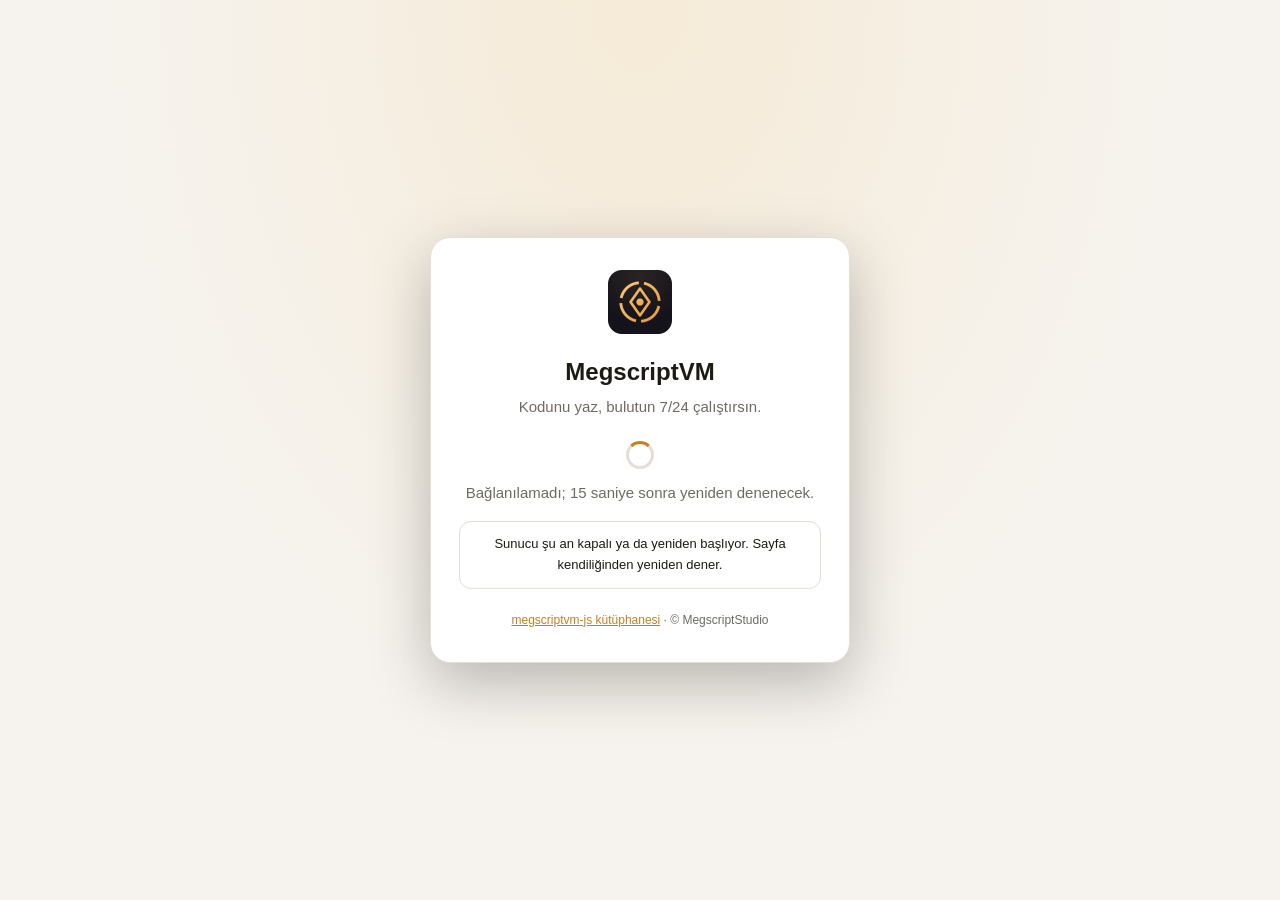
==== commit ba0a408b: "GitHub Pages kapısı: kendi panelimize yönlendirme (adres.json), eski Netlify/Google arayüzü kaldırıl" ====
--- a/index.html
+++ b/index.html
@@ -2,958 +2,73 @@
 <html lang="tr">
 <head>
 <meta charset="utf-8">
-<meta name="viewport" content="width=device-width, initial-scale=1, viewport-fit=cover">
-<meta name="google-site-verification" content="4vxqyhYqFl390mTx1phkZte96uA1vOY23S03J0QJc-A">
-<meta name="color-scheme" content="dark light">
+<meta name="viewport" content="width=device-width,initial-scale=1">
 <title>MegscriptVM</title>
-<link rel="icon" href="data:image/svg+xml,%3Csvg xmlns='http://www.w3.org/2000/svg' viewBox='0 0 40 40'%3E%3Cdefs%3E%3ClinearGradient id='g' x1='0' y1='0' x2='1' y2='1'%3E%3Cstop offset='0' stop-color='%23ffd98a'/%3E%3Cstop offset='1' stop-color='%23e3892b'/%3E%3C/linearGradient%3E%3C/defs%3E%3Crect width='40' height='40' rx='10' fill='%230c0b10'/%3E%3Ccircle cx='20' cy='20' r='13' fill='none' stroke='url(%23g)' stroke-width='2.6' stroke-dasharray='16.4 4' transform='rotate(-78 20 20)'/%3E%3Cpath d='M20 11l6.5 9-6.5 9-6.5-9z' fill='none' stroke='url(%23g)' stroke-width='2.2'/%3E%3Ccircle cx='20' cy='20' r='2.6' fill='url(%23g)'/%3E%3C/svg%3E">
-<link rel="stylesheet" href="stil.css">
+<meta name="description" content="MegscriptVM: kodunu yaz, bulutun 7/24 çalıştırsın.">
+<link rel="icon" href="simge.png">
+<style>
+  :root { --zemin:#09090d; --kart:#14131a; --cizgi:#2a2733; --yazi:#e8e2d6; --soluk:#9a948a; --altin:#f2b54a; }
+  @media (prefers-color-scheme: light) { :root { --zemin:#f6f3ee; --kart:#ffffff; --cizgi:#e4ded3; --yazi:#1d1a14; --soluk:#6f6a61; --altin:#c4801f; } }
+  * { box-sizing:border-box; }
+  body { margin:0; min-height:100vh; display:grid; place-items:center; padding:16px; background:var(--zemin);
+         background-image:radial-gradient(ellipse at top, rgba(242,181,74,.14), transparent 60%);
+         color:var(--yazi); font:15px/1.6 "Segoe UI",Roboto,Helvetica,Arial,sans-serif; }
+  .kart { width:100%; max-width:420px; background:var(--kart); border:1px solid var(--cizgi); border-radius:20px;
+          padding:32px 28px; text-align:center; box-shadow:0 20px 60px rgba(0,0,0,.25); }
+  img { width:64px; height:64px; }
+  h1 { margin:12px 0 4px; font-size:24px; }
+  p { margin:0; color:var(--soluk); }
+  .doner { width:28px; height:28px; margin:22px auto 12px; border:3px solid var(--cizgi); border-top-color:var(--altin);
+           border-radius:50%; animation:don 0.9s linear infinite; }
+  @keyframes don { to { transform:rotate(360deg); } }
+  .kapali { margin-top:16px; padding:12px 14px; border-radius:12px; border:1px solid var(--cizgi); font-size:13px; }
+  a { color:var(--altin); }
+  small { display:block; margin-top:22px; font-size:12px; color:var(--soluk); }
+</style>
 </head>
 <body>
-<svg width="0" height="0" style="position:absolute" aria-hidden="true">
-  <defs>
-    <linearGradient id="altin" x1="0" y1="0" x2="1" y2="1"><stop offset="0" stop-color="#ffd98a"/><stop offset="1" stop-color="#e3892b"/></linearGradient>
-    <symbol id="muhur" viewBox="0 0 40 40">
-      <circle cx="20" cy="20" r="15" fill="none" stroke="url(#altin)" stroke-width="2.2" stroke-dasharray="19.56 4" transform="rotate(-78 20 20)"/>
-      <path d="M20 9.5l7.4 10.5L20 30.5 12.6 20z" fill="none" stroke="url(#altin)" stroke-width="2"/>
-      <circle cx="20" cy="20" r="2.8" fill="url(#altin)"/>
-    </symbol>
-  </defs>
-</svg>
-
-<div class="kabuk">
-  <!-- YAN RAY -->
-  <nav class="ray" aria-label="Bölümler">
-    <a class="marka" href="#genel">
-      <svg class="muhur"><use href="#muhur"/></svg>
-      <span><b>MegscriptVM</b><small>Megliroth Bulutu</small></span>
-    </a>
-    <!-- Hesabım açıkken sol menünün yerini Hesabım kategorileri alır (hsNav buraya taşınır) -->
-    <div class="ray-hesap" id="rayHesap" hidden>
-      <a class="ray-geri" href="#genel" id="rayGeri"><svg viewBox="0 0 24 24"><path d="M15 6l-6 6 6 6"/></svg><span>Panele dön</span></a>
-      <div class="ray-baslik">Hesabım</div>
-    </div>
-    <div class="ray-baslik">Panel</div>
-    <a href="#genel" data-sayfa="genel"><svg viewBox="0 0 24 24"><path d="M4 4h7v7H4zM13 4h7v4h-7zM13 10h7v10h-7zM4 13h7v7H4z"/></svg><span>Genel bakış</span></a>
-    <a href="#makineler" data-sayfa="makineler"><svg viewBox="0 0 24 24"><path d="M4 4.5h16v6H4zM4 13.5h16v6H4zM7.5 7.5h.01M7.5 16.5h.01M11 7.5h5M11 16.5h5"/></svg><span>Sunucular</span><em id="sayiRozet">0</em></a>
-    <a href="#gunlukler" data-sayfa="gunlukler"><svg viewBox="0 0 24 24"><path d="M4 5h16v14H4zM7.5 9.5l3 2.5-3 2.5M12.5 15h4"/></svg><span>Günlükler</span></a>
-    <div class="ray-baslik">Altyapı</div>
-    <a href="#donanim" data-sayfa="donanim"><svg viewBox="0 0 24 24"><path d="M7 7h10v10H7zM10 10h4v4h-4zM9.5 3v4M14.5 3v4M9.5 17v4M14.5 17v4M3 9.5h4M3 14.5h4M17 9.5h4M17 14.5h4"/></svg><span>Donanım</span></a>
-    <div class="ray-baslik" data-bulut hidden>Hesap</div>
-    <a href="#planlar" data-sayfa="planlar" data-bulut hidden><svg viewBox="0 0 24 24"><path d="M12 3l2.6 5.6 6 .7-4.5 4.1 1.2 6L12 16.4 6.7 19.4l1.2-6L3.4 9.3l6-.7z"/></svg><span>Planlar</span></a>
-    <a href="#yonetim" data-sayfa="yonetim" data-yonetici hidden><svg viewBox="0 0 24 24"><path d="M12 3l7 3v6c0 4.5-3 7.8-7 9-4-1.2-7-4.5-7-9V6zM9.5 12.5l1.8 1.8 3.4-3.6"/></svg><span>Yönetim</span><em id="bekleyenRozet" hidden>0</em></a>
-
-    <div class="ray-baslik">Bilgi</div>
-    <a href="#blog" data-sayfa="blog" class="ray-ikincil"><svg viewBox="0 0 24 24"><path d="M5 4h11l3 3v13H5zM8.5 9h7M8.5 13h7M8.5 17h4"/></svg><span>Blog</span></a>
-    <a href="#guncellemeler" data-sayfa="guncellemeler" class="ray-ikincil"><svg viewBox="0 0 24 24"><path d="M12 3v3M12 18v3M3 12h3M18 12h3M5.6 5.6l2.1 2.1M16.3 16.3l2.1 2.1M5.6 18.4l2.1-2.1M16.3 7.7l2.1-2.1M12 8.5a3.5 3.5 0 110 7 3.5 3.5 0 010-7z"/></svg><span>Güncellemeler</span><em id="guncelRozet" hidden>yeni</em></a>
-    <div class="ray-alt">
-      <div class="ev-karti">
-        <div class="ev-ust"><span class="nabiz" id="nabiz"></span><b id="evDurum">Bağlanıyor…</b></div>
-        <div class="ev-kademe" id="evKademe"><i></i><i></i><i></i><i></i><i></i></div>
-        <small id="evIslemci">—</small>
-      </div>
-      <a class="surum" id="surumMetni" href="#guncellemeler" title="Güncellemeler">MegscriptVM</a>
-    </div>
-  </nav>
-
-  <div class="sahne">
-    <header class="ust">
-      <div class="ust-sol">
-        <span class="kirinti">MegscriptVM /</span>
-        <h1 id="sayfaBaslik">Genel bakış</h1>
-      </div>
-      <div class="ust-sag">
-        <span class="cip" id="konsolSure" title="Konsolun çalışma süresi"><svg viewBox="0 0 24 24"><path d="M12 7v5l3 2M12 21a9 9 0 110-18 9 9 0 010 18z"/></svg><span>—</span></span>
-        <button class="ikon-dugme" id="temaDugme" title="Açık / koyu tema" aria-label="Temayı değiştir">
-          <svg class="ay" viewBox="0 0 24 24"><path d="M20 14.5A8 8 0 019.5 4 8 8 0 1020 14.5z"/></svg>
-          <svg class="gunes" viewBox="0 0 24 24"><path d="M12 16a4 4 0 100-8 4 4 0 000 8zM12 2v2M12 20v2M4.9 4.9l1.4 1.4M17.7 17.7l1.4 1.4M2 12h2M20 12h2M4.9 19.1l1.4-1.4M17.7 6.3l1.4-1.4"/></svg>
-        </button>
-        <button class="dugme birincil" data-ac="olustur"><svg viewBox="0 0 24 24"><path d="M12 5v14M5 12h14"/></svg><span>Yeni sunucu</span></button>
-        <a class="yukselt-dugme" id="yukseltDugme" href="#planlar" title="Planını yükselt: daha güçlü GPU ve CPU" hidden><svg viewBox="0 0 24 24"><path d="M12 19V5M5.5 11.5L12 5l6.5 6.5"/></svg><span>Yükselt</span></a>
-        <div class="hesap" id="hesap" hidden>
-          <button type="button" class="hesap-dugme" id="hesapDugme" aria-haspopup="menu" aria-expanded="false" aria-controls="hesapMenu" title="Hesabın">
-            <span class="hesap-resim" id="hesapResim" aria-hidden="true"></span><i class="hesap-nokta" id="hesapNokta" hidden></i>
-          </button>
-          <div class="hesap-menu" id="hesapMenu" role="menu" hidden>
-            <div class="hm-ust">
-              <small class="hm-eposta" id="hmEposta">—</small>
-              <span class="hm-resim" id="hmResim" aria-hidden="true"></span>
-              <b class="hm-merhaba" id="hmMerhaba">Merhaba!</b>
-              <span class="hm-plan" id="hmPlan"></span>
-              <a class="hm-yonet" href="#hesabim" data-hm>Hesabını yönet</a>
-            </div>
-            <div class="hm-ozet">
-              <div><b id="hmMakine">0</b><small>sunucu</small></div>
-              <div><b id="hmCalisan">0</b><small>çalışıyor</small></div>
-              <div><b id="hmGun">0</b><small>gündür üye</small></div>
-            </div>
-            <nav class="hm-liste">
-              <a href="#hesabim" data-hm role="menuitem"><svg viewBox="0 0 24 24"><path d="M12 12a4 4 0 100-8 4 4 0 000 8zM4 20c1.5-3.5 4.5-5 8-5s6.5 1.5 8 5"/></svg>Hesabım</a>
-              <a href="#makineler" data-hm role="menuitem"><svg viewBox="0 0 24 24"><path d="M4 4.5h16v6H4zM4 13.5h16v6H4zM7.5 7.5h.01M7.5 16.5h.01M11 7.5h5M11 16.5h5"/></svg>Sunucularım</a>
-              <a href="#planlar" data-hm role="menuitem"><svg viewBox="0 0 24 24"><path d="M3 7h18v12H3zM3 11h18M7 15h4"/></svg>Planım ve faturalar</a>
-              <a href="#blog" data-hm role="menuitem"><svg viewBox="0 0 24 24"><path d="M5 4h11l3 3v13H5zM8.5 9h7M8.5 13h7M8.5 17h4"/></svg>Blog</a>
-              <a href="#guncellemeler" data-hm role="menuitem"><svg viewBox="0 0 24 24"><path d="M12 3v3M12 18v3M3 12h3M18 12h3M5.6 5.6l2.1 2.1M16.3 16.3l2.1 2.1M5.6 18.4l2.1-2.1M16.3 7.7l2.1-2.1M12 8.5a3.5 3.5 0 110 7 3.5 3.5 0 010-7z"/></svg>Güncellemeler<em id="hmYeni" hidden>yeni</em></a>
-              <a href="#yonetim" data-hm role="menuitem" data-yonetici hidden><svg viewBox="0 0 24 24"><path d="M12 3l7 3v6c0 4.5-3 7.8-7 9-4-1.2-7-4.5-7-9V6zM9.5 12.5l1.8 1.8 3.4-3.6"/></svg>Yönetim<em id="hmBekleyen" hidden>0</em></a>
-            </nav>
-            <div class="hm-tema">
-              <span>Görünüm</span>
-              <div class="bolumlu tema-sec"><button type="button" data-tema-sec="koyu">Koyu</button><button type="button" data-tema-sec="acik">Açık</button><button type="button" data-tema-sec="sistem">Sistem</button></div>
-            </div>
-            <nav class="hm-liste">
-              <button type="button" data-ac-geri role="menuitem"><svg viewBox="0 0 24 24"><path d="M4 5h16v11H9l-5 4zM8 9.5h8M8 12.5h5"/></svg>Geri bildirim gönder</button>
-              <button type="button" data-ac-kisayol role="menuitem"><svg viewBox="0 0 24 24"><path d="M3 6h18v12H3zM7 10h.01M11 10h.01M15 10h.01M7 14h10"/></svg>Klavye kısayolları<kbd>?</kbd></button>
-            </nav>
-            <button type="button" class="hm-cikis" id="cikisDugme" role="menuitem"><svg viewBox="0 0 24 24"><path d="M14 4h5v16h-5M10 8l-4 4 4 4M6 12h10"/></svg>Çıkış yap</button>
-            <div class="hm-alt"><a href="/gizlilik">Gizlilik</a><i>·</i><a href="/kosullar">Koşullar</a><i>·</i><span id="hmSurum">MegscriptVM</span></div>
-          </div>
-        </div>
-      </div>
-    </header>
-
-    <main class="icerik">
-      <div class="kopuk-serit" id="kopukSerit" role="alert" hidden>
-        <span class="kopuk-ikon"><svg viewBox="0 0 24 24"><path d="M3 3l18 18M9.5 5.3A12 12 0 0122 9M2 9a12 12 0 013.3-2.3M5.5 12.5a7 7 0 016.5-2M18.5 12.5a7 7 0 00-1.8-1.3M9 16a4 4 0 016 0M12 20h.01"/></svg></span>
-        <div><b>Konsol çalışmıyor</b><span>Arayüz açık ama MegscriptVM konsolu kapalı, bu yüzden hiçbir işlem yapılamıyor. <code>uygulamalar/megscriptvm/MegscriptVM.cmd</code> dosyasına çift tıkla; konsol açılınca bu sayfa kendiliğinden bağlanır.</span></div>
-        <button class="dugme" id="yenidenDene">Yeniden dene</button>
-      </div>
-      <!-- gece bakımı duyurusu (yalnız bulutta; kapatılınca 7 gün gizli kalır) -->
-      <div class="duyuru-serit" id="duyuruSerit" role="note" hidden>
-        <span class="duyuru-ikon"><svg viewBox="0 0 24 24"><path d="M20 14.5A8 8 0 019.5 4a8 8 0 1010.5 10.5z"/></svg></span>
-        <div>
-          <p class="duyuru-kisa"><b>Planlı bakım</b><span>Her gece <strong>03.00</strong> · her hafta <strong>04.00–04.15</strong>. Sunucuların korunur, bakım bitince kendiliğinden devam eder.</span><button type="button" class="duyuru-ayrinti" id="duyuruAyrinti" aria-expanded="false">Ayrıntılar</button></p>
-          <p class="duyuru-uzun" id="duyuruUzun" hidden>Bulut sunucularımız şimdilik her gece 03.00'te bakım için kapatılır ve sabah yeniden açılır; ayrıca her hafta 04.00–04.15 arasında kısa bir otomatik bakım penceresi uygulanır. Bu sürede sunucuların ve kodun güvenle saklanır. Kesintisiz 7/24 hizmet için plan ödemelerinin güncel olması gerekir. Anlayışın için teşekkür ederiz.</p>
-        </div>
-        <button class="duyuru-kapat" id="duyuruKapat" aria-label="Duyuruyu kapat"><svg viewBox="0 0 24 24"><path d="M6 6l12 12M18 6L6 18"/></svg></button>
-      </div>
-      <!-- ============================================================ GENEL BAKIŞ -->
-      <section data-bolum="genel">
-        <div class="kahraman">
-          <div class="kahraman-metin">
-            <span class="etiket" id="kahramanEtiket"><i></i>bulut ayakta</span>
-            <h2 id="kahramanBaslik">Kendi bulutun, kendi makinende.</h2>
-            <p id="kahramanAlt">Sunucunu kendi kodunla yaz; her biri kendi kademesinde ayrı ve 7/24 çalışır.</p>
-            <a class="yenilik-bag" id="yenilikBag" href="#guncellemeler" hidden><b id="yenilikSurum">Yeni</b><span id="yenilikMetin"></span><i>&rarr;</i></a>
-            <div class="kahraman-sayilar">
-              <div class="halka-kutu">
-                <svg class="halka" viewBox="0 0 120 120">
-                  <circle cx="60" cy="60" r="50" class="halka-iz"/>
-                  <circle cx="60" cy="60" r="50" class="halka-dolu" id="halkaDolu" stroke-dasharray="0 314.16"/>
-                </svg>
-                <div class="halka-orta"><b id="kpiCalisan">0</b><small id="kpiToplam">/ 0</small></div>
-              </div>
-              <dl class="kahraman-dl">
-                <div><dt>Çalışan</dt><dd id="hsCalisan">0 sunucu</dd></div>
-                <div><dt>Bellek</dt><dd id="hsBellek">0 KB</dd></div>
-                <div><dt>Aktif oyuncu</dt><dd id="hsOyuncu">—</dd></div>
-                <div><dt>Yeniden başlatma</dt><dd id="kpiYeniden">0 kez</dd></div>
-              </dl>
-            </div>
-          </div>
-          <div class="kahraman-cizim" aria-hidden="true">
-            <svg viewBox="0 0 360 240" class="kule-cizim">
-              <defs>
-                <radialGradient id="dipIsik" cx="50%" cy="50%" r="50%"><stop offset="0" stop-color="#f2b54a" stop-opacity=".55"/><stop offset=".45" stop-color="#c2632a" stop-opacity=".18"/><stop offset="1" stop-color="#c2632a" stop-opacity="0"/></radialGradient>
-                <linearGradient id="isin" x1="0" y1="1" x2="0" y2="0"><stop offset="0" stop-color="#f2b54a" stop-opacity=".35"/><stop offset="1" stop-color="#f2b54a" stop-opacity="0"/></linearGradient>
-                <linearGradient id="yuzUst" x1="0" y1="0" x2="1" y2="1"><stop offset="0" stop-color="var(--kule-ust1)"/><stop offset="1" stop-color="var(--kule-ust2)"/></linearGradient>
-                <linearGradient id="yuzSol" x1="0" y1="0" x2="0" y2="1"><stop offset="0" stop-color="var(--kule-sol1)"/><stop offset="1" stop-color="var(--kule-sol2)"/></linearGradient>
-                <linearGradient id="yuzSag" x1="0" y1="0" x2="0" y2="1"><stop offset="0" stop-color="var(--kule-sag1)"/><stop offset="1" stop-color="var(--kule-sag2)"/></linearGradient>
-              </defs>
-              <ellipse cx="180" cy="200" rx="170" ry="34" fill="url(#dipIsik)"/>
-              <g class="halkalar" fill="none" stroke="#f2b54a">
-                <ellipse cx="180" cy="200" rx="150" ry="24" opacity=".18"/>
-                <ellipse cx="180" cy="200" rx="112" ry="18" opacity=".3" stroke-dasharray="3 7"/>
-                <ellipse cx="180" cy="200" rx="74" ry="12" opacity=".5"/>
-                <ellipse cx="180" cy="200" rx="38" ry="6" opacity=".8"/>
-              </g>
-              <path d="M150 196 L210 196 L236 108 L124 108 Z" fill="url(#isin)"/>
-              <g class="kule">
-                <ellipse cx="180" cy="190" rx="46" ry="7" class="kule-golge"/>
-                <path d="M180 34 L246 66 L180 98 L114 66 Z" fill="url(#yuzUst)"/>
-                <path d="M114 66 L180 98 L180 172 L114 140 Z" fill="url(#yuzSol)"/>
-                <path d="M180 98 L246 66 L246 140 L180 172 Z" fill="url(#yuzSag)"/>
-                <g class="yuva" stroke="var(--kule-cizgi)" stroke-width="1.2" fill="none">
-                  <path d="M180 123 L246 91 M180 148 L246 116"/>
-                  <path d="M114 91 L180 123 M114 116 L180 148"/>
-                </g>
-                <g class="isiklar">
-                  <circle cx="232" cy="81" r="2.6"/><circle cx="222" cy="86" r="2.6" class="i2"/>
-                  <circle cx="232" cy="106" r="2.6" class="i3"/><circle cx="222" cy="111" r="2.6"/>
-                  <circle cx="232" cy="131" r="2.6" class="i2"/><circle cx="222" cy="136" r="2.6" class="i3"/>
-                </g>
-                <g stroke="var(--kule-cizgi)" stroke-width="1.6" stroke-linecap="round" opacity=".9">
-                  <path d="M128 84 L150 95 M128 109 L150 120 M128 134 L150 145"/>
-                </g>
-                <path d="M180 48 L210 63 L180 78 L150 63 Z" fill="none" stroke="#f2b54a" stroke-width="1.6" opacity=".9"/>
-                <circle cx="180" cy="63" r="3.4" fill="#ffd98a"/>
-              </g>
-              <g class="kivilcimlar" fill="#ffd98a">
-                <circle cx="88" cy="70" r="1.8"/><circle cx="290" cy="52" r="1.4"/><circle cx="270" cy="150" r="2"/>
-                <circle cx="70" cy="140" r="1.2"/><circle cx="312" cy="112" r="1.2"/><circle cx="100" cy="30" r="1.1"/>
-              </g>
-            </svg>
-          </div>
-        </div>
-
-        <div class="kpi-izgara">
-          <div class="kpi">
-            <div class="kpi-ust"><span class="kpi-ad">Kullanılan bellek</span><span class="kpi-ikon"><svg viewBox="0 0 24 24"><path d="M5 7h14v10H5zM8 7V4M12 7V4M16 7V4M8 20v-3M12 20v-3M16 20v-3"/></svg></span></div>
-            <b id="kpiBellek">0 KB</b>
-            <div class="kpi-grafik" id="bellekGrafik"></div>
-          </div>
-          <div class="kpi">
-            <div class="kpi-ust"><span class="kpi-ad">Ana makine kademesi</span><span class="kpi-ikon"><svg viewBox="0 0 24 24"><path d="M4 20h3v-5H4zM10.5 20h3v-9h-3zM17 20h3V5h-3z"/></svg></span></div>
-            <b id="kpiKademe">—</b>
-            <small id="kpiKademeAlt">—</small>
-            <div class="kademe-cubuk" id="kpiKademeCubuk"><i></i><i></i><i></i><i></i><i></i></div>
-          </div>
-          <div class="kpi">
-            <div class="kpi-ust"><span class="kpi-ad">Sanal işlemci</span><span class="kpi-ikon"><svg viewBox="0 0 24 24"><path d="M7 7h10v10H7zM10 10h4v4h-4zM9.5 3v4M14.5 3v4M9.5 17v4M14.5 17v4M3 9.5h4M3 14.5h4M17 9.5h4M17 14.5h4"/></svg></span></div>
-            <b id="kpiIslemci">—</b>
-            <small id="kpiIslemciAlt">—</small>
-          </div>
-          <div class="kpi" id="kpiPlanKart">
-            <div class="kpi-ust"><span class="kpi-ad">Plan</span><span class="kpi-ikon"><svg viewBox="0 0 24 24"><path d="M12 3l2.6 5.6 6 .7-4.5 4.1 1.2 6L12 16.4 6.7 19.4l1.2-6L3.4 9.3l6-.7z"/></svg></span></div>
-            <b id="kpiPlan">—</b>
-            <small id="kpiPlanAlt">—</small>
-            <div class="kota-cubuk" id="kpiKota" hidden><i></i></div>
-          </div>
-        </div>
-
-        <div class="iki-sutun">
-          <div class="kart">
-            <div class="kart-bas"><h3>Sunucuların</h3><a class="baglanti" href="#makineler">Tümünü yönet <svg viewBox="0 0 24 24"><path d="M5 12h14M13 6l6 6-6 6"/></svg></a></div>
-            <div class="mini-liste" id="ozetListe"></div>
-          </div>
-          <div class="kart">
-            <div class="kart-bas"><h3>Son olaylar</h3><span class="soluk">son etkinlik</span></div>
-            <ol class="olaylar" id="olayListe"><li class="bos">Henüz olay yok.</li></ol>
-          </div>
-        </div>
-
-        <div class="yaz-kart">
-          <div class="yaz-metin">
-            <span class="etiket bos"><i></i>yeni sunucu</span>
-            <h3>Kendi sunucunu yaz.</h3>
-            <p>Hazır şablon yok: sunucuna bir ad ver, kod defterini aç. En üstte altyapı, altında adlandırdığın hücreler; hepsi sunucunda 7/24 çalışır.</p>
-            <ol class="yaz-adim"><li><b>Ad</b>port ve not</li><li><b>Defter</b>adlandırılmış hücreler</li><li><b>Çalıştır</b>7/24 açık</li></ol>
-            <button class="dugme birincil" data-ac="olustur"><svg viewBox="0 0 24 24"><path d="M12 5v14M5 12h14"/></svg>Yazmaya başla</button>
-          </div>
-          <div class="yaz-onizleme" aria-hidden="true">
-            <div class="editor-bas"><span class="noktalar"><i></i><i></i><i></i></span><b>yeni-sunucu</b></div>
-            <pre><span class="sat">1</span><span class="anah">ayin</span> m() ~&gt;
-<span class="sat">2</span>    <span class="anah">çağır</span> port = sistem.argümanlar
-<span class="sat">3</span>    <span class="yorum">-- senin kodun buraya</span>
-<span class="sat">4</span>    yayınla(<span class="metin">~Uçurum açıldı~</span>)
-<span class="sat">5</span>| <span class="anah">ayin</span><span class="imlec"></span></pre>
-          </div>
-        </div>
-      </section>
-
-      <!-- ============================================================ SANAL MAKİNELER -->
-      <section data-bolum="makineler" hidden>
-        <div class="arac-cubugu">
-          <div class="arama"><svg viewBox="0 0 24 24"><path d="M11 18a7 7 0 110-14 7 7 0 010 14zM20 20l-4-4"/></svg><input id="aramaKutusu" placeholder="Ada ya da betiğe göre süz" aria-label="Süz"></div>
-          <div class="bolumlu" id="durumFiltre">
-            <button class="secili" data-f="hepsi">Hepsi</button><button data-f="çalışıyor">Çalışan</button><button data-f="durdu">Durmuş</button>
-          </div>
-        </div>
-        <div class="makine-izgara" id="anaListe"></div>
-      </section>
-
-      <!-- ============================================================ GÜNLÜKLER -->
-      <!-- ============================================================ KOD DEFTERİ (sunucuya tıklayınca; defter.js) -->
-      <section data-bolum="defter" hidden>
-        <div class="kart defter-ust" id="dfUst">
-          <div class="defter-kimlik">
-            <a class="defter-geri" href="#makineler" title="Sunuculara dön" aria-label="Sunuculara dön"><svg viewBox="0 0 24 24"><path d="M15 6l-6 6 6 6"/></svg></a>
-            <span class="makine-ikon"><svg viewBox="0 0 24 24"><path d="M8.5 8L4.5 12l4 4M15.5 8l4 4-4 4M13.5 5l-3 14"/></svg></span>
-            <div class="defter-ad"><h2 id="dfAd">—</h2><small id="dfAlt">—</small></div>
-            <span class="durum" id="dfDurum"><i></i>—</span>
-          </div>
-          <dl class="defter-olcu">
-            <div><dt>Bellek</dt><dd id="dfBellek">—</dd></div>
-            <div><dt>Çalışma</dt><dd id="dfSure">—</dd></div>
-            <div><dt>Port</dt><dd id="dfPort">—</dd></div>
-            <div><dt>Kademe</dt><dd id="dfKademe">—</dd></div>
-          </dl>
-          <div class="defter-dugmeler">
-            <label class="anahtar" title="Program durursa ya da çökerse bekçi yeniden başlatır"><input type="checkbox" id="dfOto" data-oto><span></span>7/24 bekçi</label>
-            <span class="defter-kayit" id="dfKayit">Kaydedildi</span>
-            <button type="button" class="dugme" id="dfAyarlar"><svg viewBox="0 0 24 24"><path d="M4 7h10M18 7h2M4 17h4M12 17h8M14 4.5v5M8 14.5v5"/></svg><span>Ayarlar</span></button>
-            <button type="button" class="dugme" data-is="gunluk"><svg viewBox="0 0 24 24"><path d="M4 5h16v14H4zM7.5 9.5l3 2.5-3 2.5M12.5 15h4"/></svg><span>Günlük</span></button>
-            <button type="button" class="dugme" data-is="durdur" id="dfDurdur" hidden><svg viewBox="0 0 24 24"><path d="M7 7h10v10H7z"/></svg><span>Durdur</span></button>
-            <button type="button" class="dugme" id="dfYalnizKaydet" title="Çalıştırmadan kaydet (sunucu çalışıyorsa yeni kodla yeniden başlar)"><span>Kaydet</span></button>
-            <button type="button" class="dugme birincil" id="dfKaydet" title="Ctrl+S ya da Shift+Enter"><svg viewBox="0 0 24 24"><path d="M7 5l12 7-12 7z"/></svg><span id="dfCalistirMetin">Kaydet ve çalıştır</span></button>
-          </div>
-        </div>
-        <p class="defter-bilgi"><svg viewBox="0 0 24 24"><path d="M12 3a9 9 0 100 18 9 9 0 000-18zM12 7.5v5l3 2"/></svg><span>Açık hücreler yukarıdan aşağıya <b>tek program</b> olarak sunucunda 7/24 çalışır; sekmeyi ya da bilgisayarını kapatsan da durmaz. Hücrelere ad ver, kapatarak programdan çıkar, sırasını değiştir. <kbd>Ctrl</kbd>+<kbd>S</kbd> ya da <kbd>Shift</kbd>+<kbd>Enter</kbd>: kaydet ve çalıştır.</span></p>
-        <div class="defter-izgara">
-          <div class="defter-hucreler" id="dfHucreler"></div>
-          <aside class="kart defter-cikti">
-            <div class="kart-bas"><h3><span class="nabiz canli"></span>Çıktı</h3><span class="soluk" id="dfCiktiSayac"></span></div>
-            <pre class="gunluk defter-cikti-metin" id="dfCikti"></pre>
-          </aside>
-        </div>
-      </section>
-
-      <section data-bolum="gunlukler" hidden>
-        <div class="arac-cubugu">
-          <div class="secim-kutu"><svg viewBox="0 0 24 24"><path d="M4 4.5h16v6H4zM4 13.5h16v6H4z"/></svg><select id="gunlukSecim" aria-label="Sunucu"></select></div>
-          <div class="arama"><svg viewBox="0 0 24 24"><path d="M11 18a7 7 0 110-14 7 7 0 010 14zM20 20l-4-4"/></svg><input id="gunlukSuz" placeholder="Satırlarda ara" aria-label="Satırlarda ara"></div>
-          <label class="anahtar"><input type="checkbox" id="otoKaydir" checked><span></span>Sona kaydır</label>
-        </div>
-        <div class="terminal">
-          <div class="terminal-bas">
-            <span class="noktalar"><i></i><i></i><i></i></span>
-            <b id="gunlukBaslik">—</b>
-            <small id="gunlukSayac"></small>
-          </div>
-          <pre id="gunlukMetin" class="gunluk"></pre>
-        </div>
-      </section>
-
-      <!-- ============================================================ DONANIM -->
-      <section data-bolum="donanim" hidden>
-        <div class="iki-sutun donanim-sutun">
-          <div class="kart cip-kart">
-            <div class="kart-bas"><h3>Bu cihaz</h3><span class="soluk" id="cihazAlt">tarayıcından okunur</span></div>
-            <div id="cihazCizim" class="cip-cizim"></div>
-            <dl class="ozellikler" id="cihazListe"></dl>
-          </div>
-          <div class="kart cip-kart">
-            <div class="kart-bas"><h3 id="dugumBaslik">Bulut düğümü</h3><span class="soluk" id="cipAlt">açılışta okunur</span></div>
-            <div id="cipCizim" class="cip-cizim"></div>
-            <dl class="ozellikler" id="donanimListe"></dl>
-          </div>
-        </div>
-      </section>
-
-      <!-- ============================================================ PLANLAR (bulut) -->
-      <section data-bolum="planlar" hidden>
-        <div class="plan-ust kart">
-          <div>
-            <span class="etiket" id="planEtiket"><i></i>plan</span>
-            <h2 id="planBaslik">Planın</h2>
-            <p id="planAlt">Kademeler ve kotalar planına göre açılır. Planını istediğin an değiştirebilirsin.</p>
-          </div>
-          <div class="plan-kota" id="planKota"></div>
-        </div>
-        <div class="plan-izgara" id="planIzgara"></div>
-        <p class="plan-not">Fiyatlar aylık ve USD'dir; ödeme güvenli ödeme penceresinde alınır, kart bilgin bize gelmez. Abonelik istediğin an iptal edilir, iptalde Kıvılcım'a dönersin.</p>
-
-        <div class="plan-kademe-bas" id="kademeBolum">
-          <h3>Kademeler</h3>
-          <p class="soluk">Planındaki her kademenin gücü. Kademe yalnız bir şablondur; sunucunun içinde her şeyi kodunla ayarlarsın.</p>
-        </div>
-        <div class="kart merdiven-kart">
-          <div class="kart-bas"><h3>Abyssal Cloud Tiers</h3><span class="soluk">göreli güç · kademe yalnız şablondur, kodla her ayar değişir</span></div>
-          <div class="merdiven" id="merdiven"></div>
-        </div>
-        <div class="kademe-izgara" id="kademeIzgara"></div>
-
-        <a class="plan-odeme-bag" href="#hesabim"><svg viewBox="0 0 24 24"><path d="M3 7h18v12H3zM3 11h18M7 15h4"/></svg>Ödeme yöntemi, faturalar ve abonelik iptali artık <b>Hesabım</b> sayfasında<span>&rarr;</span></a>
-      </section>
-
-      <!-- ============================================================ HESABIM (bulut): bilgiler, e-posta, şifre, ödeme -->
-      <section data-bolum="hesabim" hidden>
-        <div class="hs-kabuk">
-          <nav class="hs-nav" id="hsNav" aria-label="Hesap bölümleri">
-            <a href="#hesabim" data-hs="ana"><svg viewBox="0 0 24 24"><path d="M4 11l8-7 8 7v9h-5v-6H9v6H4z"/></svg><span>Ana sayfa</span></a>
-            <a href="#hesabim/kisisel" data-hs="kisisel"><svg viewBox="0 0 24 24"><path d="M3 5h18v14H3zM8 10.5a2 2 0 104 0 2 2 0 00-4 0zM6 16c.8-1.6 2.2-2.4 4-2.4s3.2.8 4 2.4M15 9.5h3M15 13h3"/></svg><span>Kişisel bilgiler</span></a>
-            <a href="#hesabim/guvenlik" data-hs="guvenlik"><svg viewBox="0 0 24 24"><path d="M12 3l7 3v6c0 4.5-3 7.8-7 9-4-1.2-7-4.5-7-9V6z"/></svg><span>Güvenlik</span><i class="hs-nav-nokta" id="hsNavUyari" hidden></i></a>
-            <a href="#hesabim/veri" data-hs="veri"><svg viewBox="0 0 24 24"><path d="M4 7h10M18 7h2M4 17h4M12 17h8M14 4.5v5M8 14.5v5"/></svg><span>Veri ve gizlilik</span></a>
-            <a href="#hesabim/odeme" data-hs="odeme"><svg viewBox="0 0 24 24"><path d="M3 6h18v13H3zM3 10h18M7 15h4"/></svg><span>Ödemeler ve abonelik</span></a>
-          </nav>
-
-          <div class="hs-icerik">
-            <!-- ================= ANA SAYFA ================= -->
-            <div class="hs-sayfa" data-hs-sayfa="ana">
-              <div class="hs-karsilama">
-                <span class="hs-resim" id="hbResim" aria-hidden="true"></span>
-                <h2 id="hsMerhaba">Hoş geldin</h2>
-                <p>Bilgilerini, güvenliğini ve aboneliğini yönet; MegscriptVM'i kendine göre ayarla.</p>
-                <div class="hs-ara">
-                  <svg viewBox="0 0 24 24"><path d="M11 18a7 7 0 100-14 7 7 0 000 14zM20 20l-4-4"/></svg>
-                  <input id="hsAra" type="search" placeholder="Hesabında ara" autocomplete="off" aria-label="Hesap ayarlarında ara">
-                  <div class="hs-ara-sonuc" id="hsAraSonuc" role="listbox" hidden></div>
-                </div>
-              </div>
-
-              <div class="hs-kartlar">
-                <a class="kart hs-kart" href="#hesabim/guvenlik" id="hsGuvenKart">
-                  <div class="hs-kart-metin"><h3 id="hsGuvenBaslik">Hesabın korunuyor</h3><p id="hsGuvenMetin">Güvenlik kontrolünde sorun bulunmadı.</p></div>
-                  <span class="hs-kart-ikon iyi" id="hsGuvenIkon"><svg viewBox="0 0 24 24"><path d="M12 3l7 3v6c0 4.5-3 7.8-7 9-4-1.2-7-4.5-7-9V6zM9 12l2.2 2.2L15.5 10"/></svg></span>
-                  <span class="hs-kart-bag" id="hsGuvenBag">Güvenliği gör</span>
-                </a>
-                <a class="kart hs-kart" href="#hesabim/kisisel">
-                  <div class="hs-kart-metin"><h3>Kişisel bilgiler</h3><p>Adın, deneyimin, hesap türün ve iletişim bilgilerin.</p></div>
-                  <span class="hs-kart-ikon"><svg viewBox="0 0 24 24"><path d="M3 5h18v14H3zM8 10.5a2 2 0 104 0 2 2 0 00-4 0zM6 16c.8-1.6 2.2-2.4 4-2.4s3.2.8 4 2.4M15 9.5h3M15 13h3"/></svg></span>
-                  <span class="hs-kart-bag">Bilgilerini yönet</span>
-                </a>
-                <a class="kart hs-kart" href="#hesabim/odeme">
-                  <div class="hs-kart-metin"><h3>Plan ve abonelik</h3><p id="hsPlanMetin">—</p></div>
-                  <span class="hs-kart-ikon"><svg viewBox="0 0 24 24"><path d="M3 6h18v13H3zM3 10h18M7 15h4"/></svg></span>
-                  <span class="hs-kart-bag">Aboneliği yönet</span>
-                </a>
-                <a class="kart hs-kart" href="#makineler">
-                  <div class="hs-kart-metin"><h3>Sunucuların</h3>
-                    <dl class="hs-kullanim">
-                      <div><dt>Toplam</dt><dd id="hkMakine">—</dd></div>
-                      <div><dt>Çalışan</dt><dd id="hkCalisan">—</dd></div>
-                      <div><dt>Çalışma</dt><dd id="hkSure">—</dd></div>
-                    </dl>
-                    <p class="hs-kucuk" id="hkMakineAlt">—</p>
-                  </div>
-                  <span class="hs-kart-ikon"><svg viewBox="0 0 24 24"><path d="M4 4.5h16v6H4zM4 13.5h16v6H4zM7.5 7.5h.01M7.5 16.5h.01M11 7.5h5M11 16.5h5"/></svg></span>
-                  <span class="hs-kart-bag">Sunucularına git</span>
-                </a>
-              </div>
-
-              <div class="kart hs-blok">
-                <div class="hs-blok-bas"><div><h3><svg viewBox="0 0 24 24"><path d="M12 3l2.6 5.6 6 .7-4.5 4.1 1.2 6L12 16.4 6.7 19.4l1.2-6L3.4 9.3l6-.7z"/></svg>Rozetlerin</h3><p>MegscriptVM'i kullandıkça yenileri açılır.</p></div><span class="basari-sayi" id="rozetSayi"></span></div>
-                <div class="basari-izgara" id="rozetIzgara"></div>
-              </div>
-              <p class="hs-dip">Üyeliğin <b id="hkGun">—</b> · <span id="hkGunAlt">—</span></p>
-            </div>
-
-            <!-- ================= KİŞİSEL BİLGİLER ================= -->
-            <div class="hs-sayfa" data-hs-sayfa="kisisel" hidden>
-              <div class="hs-liste-gorunum">
-                <header class="hs-bas"><h2>Kişisel bilgiler</h2><p>MegscriptVM'de kullandığın bilgiler. Yalnız sen ve MegscriptVM ekibi görür.</p></header>
-                <div class="kart hs-liste">
-                  <div class="hs-liste-bas"><h3>Temel bilgiler</h3><p>Bir satıra dokunarak değiştirebilirsin.</p></div>
-                  <div class="hs-satir sabit"><span class="hs-etiket">Profil resmi</span><span class="hs-deger soluk" id="hsResimNot"></span><span class="hs-resim kucuk" id="hsResimKucuk" aria-hidden="true"></span></div>
-                  <a class="hs-satir" href="#hesabim/kisisel/ad"><span class="hs-etiket">Ad</span><span class="hs-deger" id="hsDegAd">—</span><span class="hs-ok"><svg viewBox="0 0 24 24"><path d="M9 6l6 6-6 6"/></svg></span></a>
-                  <div class="hs-satir sabit"><span class="hs-etiket">Kullanıcı adı</span><span class="hs-deger" id="hsDegKadi">—</span><span class="hs-kilit" title="Kullanıcı adı değiştirilemez"><svg viewBox="0 0 24 24"><path d="M7 11V8a5 5 0 0110 0v3M6 11h12v9H6z"/></svg></span></div>
-                  <a class="hs-satir" href="#hesabim/kisisel/deneyim"><span class="hs-etiket">Deneyim</span><span class="hs-deger" id="hsDegDeneyim">—</span><span class="hs-ok"><svg viewBox="0 0 24 24"><path d="M9 6l6 6-6 6"/></svg></span></a>
-                  <a class="hs-satir" href="#hesabim/kisisel/tur"><span class="hs-etiket">Hesap türü</span><span class="hs-deger" id="hsDegTur">—</span><span class="hs-ok"><svg viewBox="0 0 24 24"><path d="M9 6l6 6-6 6"/></svg></span></a>
-                  <a class="hs-satir" href="#hesabim/kisisel/konum"><span class="hs-etiket">Konum</span><span class="hs-deger" id="hsDegKonum">—</span><span class="hs-ok"><svg viewBox="0 0 24 24"><path d="M9 6l6 6-6 6"/></svg></span></a>
-                  <div class="hs-satir sabit"><span class="hs-etiket">Üyelik tarihi</span><span class="hs-deger" id="hsDegUyelik">—</span></div>
-                </div>
-                <div class="kart hs-liste">
-                  <div class="hs-liste-bas"><h3>İletişim bilgileri</h3></div>
-                  <a class="hs-satir" href="#hesabim/kisisel/eposta"><span class="hs-etiket">E-posta</span><span class="hs-deger" id="hsDegEposta">—</span><span class="hs-ok"><svg viewBox="0 0 24 24"><path d="M9 6l6 6-6 6"/></svg></span></a>
-                  <a class="hs-satir" href="#hesabim/kisisel/bulten"><span class="hs-etiket">Duyuru e-postaları</span><span class="hs-deger" id="hsDegBulten">—</span><span class="hs-ok"><svg viewBox="0 0 24 24"><path d="M9 6l6 6-6 6"/></svg></span></a>
-                </div>
-              </div>
-
-              <!-- düzenleme görünümleri -->
-              <div class="hs-alt" data-alt="profil" hidden>
-                <header class="hs-alt-bas"><a class="hs-geri" href="#hesabim/kisisel" aria-label="Geri"><svg viewBox="0 0 24 24"><path d="M15 6l-6 6 6 6"/></svg></a><h2 id="hsAltBaslik">Düzenle</h2></header>
-                <form class="kart hs-form" id="profilForm" autocomplete="off" novalidate>
-                  <p class="soluk" id="hsAltAciklama"></p>
-                  <div data-grup="ad"><label class="alan"><span>Ad soyad</span><input name="ad" maxlength="60" required autocomplete="name"></label></div>
-                  <div data-grup="deneyim" class="alan"><span>Deneyimin</span>
-                    <div class="cip-sec dikey" id="profilDeneyim" data-alan="deneyim">
-                  <button type="button" data-v="yeni"><svg viewBox="0 0 24 24"><path d="M12 3v3M5.6 5.6l2.1 2.1M3 12h3M12 21a5 5 0 01-5-5c0-3 2-4.5 5-9 3 4.5 5 6 5 9a5 5 0 01-5 5z"/></svg>Yeni başlıyorum</button>
-                  <button type="button" data-v="orta"><svg viewBox="0 0 24 24"><path d="M8.5 8L4.5 12l4 4M15.5 8l4 4-4 4"/></svg>Biraz kod yazdım</button>
-                  <button type="button" data-v="uzman"><svg viewBox="0 0 24 24"><path d="M12 3l2.6 5.6 6 .7-4.5 4.1 1.2 6L12 16.4 6.7 19.4l1.2-6L3.4 9.3l6-.7z"/></svg>Deneyimli geliştiriciyim</button>
-                    </div>
-                  </div>
-                  <div data-grup="tur">
-                    <div class="alan"><span>Hesap türü</span>
-                      <div class="cip-sec dikey" id="profilTur" data-alan="hesap_turu">
-                  <button type="button" data-v="bireysel"><svg viewBox="0 0 24 24"><path d="M12 12a4 4 0 100-8 4 4 0 000 8zM4 20c1.5-3.5 4.5-5 8-5s6.5 1.5 8 5"/></svg>Bireysel</button>
-                  <button type="button" data-v="ekip"><svg viewBox="0 0 24 24"><path d="M9 11a3.5 3.5 0 100-7 3.5 3.5 0 000 7zM2.5 20c1-3 3.5-4.5 6.5-4.5s5.5 1.5 6.5 4.5M16 4.5a3.5 3.5 0 010 6.5M18 15.5c1.8.6 3 2 3.5 4.5"/></svg>Ekip / topluluk</button>
-                  <button type="button" data-v="sirket"><svg viewBox="0 0 24 24"><path d="M4 21V5l8-2v18M12 8h8v13M8 8h.01M8 12h.01M8 16h.01M16 12h.01M16 16h.01M2 21h20"/></svg>Şirket</button>
-                      </div>
-                    </div>
-                    <label class="alan" id="profilKurumAlan" hidden><span>Ekip / şirket adı</span><input name="kurum" maxlength="80" autocomplete="organization" placeholder="Ör. Megliroth Stüdyo"></label>
-                  </div>
-                  <div data-grup="konum" class="kayit-satir">
-                    <label class="alan"><span>Ülke</span><select name="ulke" class="secim" required autocomplete="country-name"><option>Türkiye</option><option>Azerbaycan</option><option>Kuzey Kıbrıs</option><option>Almanya</option><option>Hollanda</option><option>Birleşik Krallık</option><option>Amerika Birleşik Devletleri</option><option>Diğer</option></select></label>
-                    <label class="alan"><span>Şehir <em class="istege">isteğe bağlı</em></span><input name="sehir" maxlength="40" autocomplete="address-level2" placeholder="Ör. İstanbul"></label>
-                  </div>
-                  <div data-grup="bulten"><label class="onay-kutu"><input type="checkbox" name="bulten" value="1"><span></span><div>Yeni özellikler ve kademeler için ara sıra duyuru e-postası almak istiyorum. Güvenlik e-postaları her zaman gelir.</div></label></div>
-                  <p class="hata-metni" id="profilHata" hidden></p>
-                  <div class="hs-form-alt"><a class="dugme" href="#hesabim/kisisel">İptal</a><button type="submit" class="dugme birincil" id="profilKaydet"><span>Kaydet</span></button></div>
-                </form>
-              </div>
-              <div class="hs-alt" data-alt="eposta" hidden>
-                <header class="hs-alt-bas"><a class="hs-geri" href="#hesabim/kisisel" aria-label="Geri"><svg viewBox="0 0 24 24"><path d="M15 6l-6 6 6 6"/></svg></a><h2>E-posta</h2></header>
-                <div class="kart hs-form" id="epostaKart">
-                  <div class="hs-mevcut"><span>Şu anki adresin</span><b id="hsEpostaMevcut">—</b></div>
-              <form id="epostaForm" class="kimlik-form" autocomplete="off" novalidate>
-                <p class="soluk" id="epostaAciklama">Yeni adrese 6 haneli bir kod göndeririz; kodu yazınca değişir.</p>
-                <label class="alan"><span>Yeni e-posta</span><input name="eposta" type="email" maxlength="254" autocomplete="email" placeholder="ornek@eposta.com"></label>
-                <label class="alan" id="epostaSifreAlan"><span>Mevcut şifren</span><input name="sifre" type="password" maxlength="200" autocomplete="current-password"></label>
-                <p class="hata-metni" id="epostaHata" hidden></p>
-                <button type="submit" class="dugme birincil" id="epostaDugme"><span>Doğrulama kodu gönder</span></button>
-              </form>
-              <form id="epostaKodForm" class="kimlik-form" novalidate hidden>
-                <p class="soluk"><b id="epostaYeni">—</b> adresine 6 haneli bir kod gönderdik. Gelmediyse “Spam” klasörüne bak.</p>
-                <div class="kod-kutulari kucuk" id="epostaKodKutulari" role="group" aria-label="Doğrulama kodu"><input inputmode="numeric" autocomplete="one-time-code" aria-label="1. hane"><input inputmode="numeric" aria-label="2. hane"><input inputmode="numeric" aria-label="3. hane"><i></i><input inputmode="numeric" aria-label="4. hane"><input inputmode="numeric" aria-label="5. hane"><input inputmode="numeric" aria-label="6. hane"></div>
-                <p class="hata-metni" id="epostaKodHata" hidden></p>
-                <button type="submit" class="dugme birincil" id="epostaKodDugme"><span>Doğrula ve değiştir</span></button>
-                <p class="gecis-satir"><a href="#" id="epostaVazgec">Vazgeç</a></p>
-              </form>
-                </div>
-              </div>
-            </div>
-
-            <!-- ================= GÜVENLİK ================= -->
-            <div class="hs-sayfa" data-hs-sayfa="guvenlik" hidden>
-              <div class="hs-liste-gorunum">
-                <header class="hs-bas"><h2>Güvenlik</h2><p>Hesabını güvende tutman için ayarlar ve öneriler.</p></header>
-                <div class="kart hs-durum" id="hsDurum">
-                  <span class="hs-durum-ikon" id="hsDurumIkon"><svg viewBox="0 0 24 24"><path d="M12 3l7 3v6c0 4.5-3 7.8-7 9-4-1.2-7-4.5-7-9V6zM9 12l2.2 2.2L15.5 10"/></svg></span>
-                  <div><h3 id="hsDurumBaslik">Hesabın korunuyor</h3><p id="hsDurumMetin">—</p><ul class="hs-oneriler" id="hsOneriler"></ul></div>
-                </div>
-                <div class="kart hs-liste">
-                  <div class="hs-liste-bas"><h3>Son güvenlik etkinliği</h3></div>
-                  <div id="hsEtkinlik"></div>
-                </div>
-                <div class="kart hs-liste">
-                  <div class="hs-liste-bas"><h3>MegscriptVM'de oturum açma</h3></div>
-                  <a class="hs-satir" href="#hesabim/guvenlik/sifre" id="hsSifreSatir"><span class="hs-etiket">Şifre</span><span class="hs-deger" id="gvSifre">—</span><span class="hs-ok"><svg viewBox="0 0 24 24"><path d="M9 6l6 6-6 6"/></svg></span></a>
-                  <div class="hs-satir sabit"><span class="hs-etiket">Giriş yöntemi</span><span class="hs-deger" id="gvGiris">—</span></div>
-                  <div class="hs-satir sabit"><span class="hs-etiket">E-posta doğrulama</span><span class="hs-deger" id="gvEposta">—</span></div>
-                  <div class="hs-satir sabit"><span class="hs-etiket">Önceki oturum açma</span><span class="hs-deger" id="gvOnceki">—</span></div>
-                </div>
-                <div class="kart hs-liste">
-                  <div class="hs-liste-bas"><h3>Cihazların</h3><p>Hesabına şu anda açık olan oturumlar.</p></div>
-                  <div class="hs-satir sabit hs-cihaz"><span class="hs-cihaz-ikon"><svg viewBox="0 0 24 24"><path d="M3 5h18v11H3zM8 20h8M12 16v4"/></svg></span><span class="hs-deger"><b id="hsCihazAd">Bu cihaz</b><small>Şu an etkin · bu oturum</small></span><span class="hs-yesil-nokta"></span></div>
-                  <div class="hs-liste-alt"><button type="button" class="dugme" id="oturumlarDugme"><span>Diğer bütün cihazlardan çıkış yap</span></button><small class="soluk">Bu cihaz açık kalır; öteki oturumlar kapanır ve e-postana bildirim gelir.</small></div>
-                </div>
-              </div>
-              <div class="hs-alt" data-alt="sifre" hidden>
-                <header class="hs-alt-bas"><a class="hs-geri" href="#hesabim/guvenlik" aria-label="Geri"><svg viewBox="0 0 24 24"><path d="M15 6l-6 6 6 6"/></svg></a><h2>Şifre</h2></header>
-                <div class="kart hs-form" id="sifreKart">
-                  <p class="soluk">Güçlü bir şifre seç; başka yerde kullanmadığın en az 8 karakter. Şifre değişince öteki cihazlardaki oturumların kapanır.</p>
-              <form id="sifreForm" class="kimlik-form" autocomplete="off" novalidate>
-                <label class="alan"><span>Mevcut şifre</span><input name="mevcut" type="password" maxlength="200" autocomplete="current-password"></label>
-                <label class="alan"><span>Yeni şifre</span><input name="yeni" type="password" maxlength="200" autocomplete="new-password"></label>
-                <label class="alan"><span>Yeni şifre (tekrar)</span><input name="tekrar" type="password" maxlength="200" autocomplete="new-password"></label>
-                <p class="hata-metni" id="sifreHata" hidden></p>
-                <button type="submit" class="dugme" id="sifreDugme"><span>Şifreyi değiştir</span></button>
-                <small class="soluk">Şifre değişince diğer cihazlardaki oturumların kapanır ve e-postana bildirim gelir.</small>
-              </form>
-              <p class="soluk" id="sifreGoogle" hidden>Bu hesap Google ile açıldı; giriş Google hesabınla yapılır. Ayrıca şifre belirlemek istersen <a href="/sifre">şifremi unuttum</a> sayfasını kullan.</p>
-                </div>
-              </div>
-            </div>
-
-            <!-- ================= VERİ VE GİZLİLİK ================= -->
-            <div class="hs-sayfa" data-hs-sayfa="veri" hidden>
-              <header class="hs-bas"><h2>Veri ve gizlilik</h2><p>Görünüm, e-posta tercihleri ve verilerinin kontrolü sende.</p></header>
-              <div class="kart hs-liste">
-                <div class="hs-liste-bas"><h3>Tercihler</h3></div>
-                <div class="hs-satir sabit"><span class="hs-etiket">Görünüm</span><span class="hs-deger"><span class="bolumlu tema-sec"><button type="button" data-tema-sec="koyu">Koyu</button><button type="button" data-tema-sec="acik">Açık</button><button type="button" data-tema-sec="sistem">Sistem</button></span></span></div>
-                <a class="hs-satir" href="#hesabim/kisisel/bulten"><span class="hs-etiket">Duyuru e-postaları</span><span class="hs-deger" id="hsDegBulten2">—</span><span class="hs-ok"><svg viewBox="0 0 24 24"><path d="M9 6l6 6-6 6"/></svg></span></a>
-              </div>
-              <div class="kart hs-liste">
-                <div class="hs-liste-bas"><h3>Verilerin</h3><p>Hesap bilgilerin ve sunucu listen her zaman senin.</p></div>
-                <button type="button" class="hs-satir" id="veriIndir"><span class="hs-etiket"><svg viewBox="0 0 24 24"><path d="M12 4v11M7.5 10.5L12 15l4.5-4.5M5 19h14"/></svg>Verilerini indir</span><span class="hs-deger">Hesap bilgilerin ve sunucu listen, JSON dosyası olarak</span><span class="hs-ok"><svg viewBox="0 0 24 24"><path d="M9 6l6 6-6 6"/></svg></span></button>
-                <a class="hs-satir" href="/gizlilik"><span class="hs-etiket">Gizlilik politikası</span><span class="hs-deger">Hangi verileri neden tutuyoruz</span><span class="hs-ok"><svg viewBox="0 0 24 24"><path d="M9 6l6 6-6 6"/></svg></span></a>
-                <a class="hs-satir" href="/kosullar"><span class="hs-etiket">Kullanım koşulları</span><span class="hs-deger">MegscriptVM'i kullanma kuralları</span><span class="hs-ok"><svg viewBox="0 0 24 24"><path d="M9 6l6 6-6 6"/></svg></span></a>
-              </div>
-              <div class="kart hs-liste">
-                <div class="hs-liste-bas"><h3>Destek</h3></div>
-                <button type="button" class="hs-satir" data-ac-geri><span class="hs-etiket"><svg viewBox="0 0 24 24"><path d="M4 5h16v11H9l-5 4zM8 9.5h8M8 12.5h5"/></svg>Geri bildirim gönder</span><span class="hs-deger">Öneri, hata ya da soru: doğrudan ekibe gelir</span><span class="hs-ok"><svg viewBox="0 0 24 24"><path d="M9 6l6 6-6 6"/></svg></span></button>
-                <button type="button" class="hs-satir" data-ac-kisayol><span class="hs-etiket">Klavye kısayolları</span><span class="hs-deger">Defterde ve panelde daha hızlı çalış</span><span class="hs-ok"><svg viewBox="0 0 24 24"><path d="M9 6l6 6-6 6"/></svg></span></button>
-              </div>
-              <div class="kart hs-liste hs-tehlike">
-                <div class="hs-liste-bas"><h3>Hesabını sil</h3><p>Hesabın, sunucuların ve kodların kalıcı olarak silinir. Talebin ekibe iletilir; seninle e-postayla iletişime geçip silme işlemini tamamlarız.</p></div>
-                <div class="hs-liste-alt"><button type="button" class="dugme tehlike" id="hesapSilDugme"><svg viewBox="0 0 24 24"><path d="M5 7h14M10 7V5h4v2M7 7l1 12h8l1-12"/></svg><span>Hesap silme talebi gönder</span></button></div>
-              </div>
-            </div>
-
-            <!-- ================= ÖDEMELER VE ABONELİK ================= -->
-            <div class="hs-sayfa" data-hs-sayfa="odeme" hidden>
-              <header class="hs-bas"><h2>Ödemeler ve abonelik</h2><p>Planın, ödeme yöntemin ve faturaların.</p></header>
-              <div class="kart hs-plan">
-                <div><small>Şu anki planın</small><h3 id="hsPlanAd">—</h3><p id="hsPlanOzet">—</p></div>
-                <a class="dugme birincil" href="#planlar">Planları karşılaştır</a>
-              </div>
-              <div class="kart odeme-kart" id="odemeKart">
-          <div>
-            <h3><svg viewBox="0 0 24 24"><path d="M3 7h18v12H3zM3 11h18M7 15h4"/></svg>Ödeme ve faturalandırma</h3>
-            <p>Kart bilgilerin yalnız güvenli ödeme sayfasında girilir; ödemeyi <b data-saglayici>Stripe</b> alır. MegscriptVM'e, sunucularımıza ve yöneticiye hiçbir zaman gelmez; kimse göremez.</p>
-            <ul class="odeme-guven">
-              <li><svg viewBox="0 0 24 24"><path d="M5 12.5l4.5 4.5L19 7.5"/></svg>Ödeme altyapısı, kart sektörünün en yüksek güvenlik düzeyi olan PCI DSS Seviye 1 sertifikalıdır.</li>
-              <li><svg viewBox="0 0 24 24"><path d="M5 12.5l4.5 4.5L19 7.5"/></svg>Bağlantı uçtan uca HTTPS ile şifrelenir; bankan 3D Secure ile ayrıca onay ister.</li>
-              <li><svg viewBox="0 0 24 24"><path d="M5 12.5l4.5 4.5L19 7.5"/></svg>Biz yalnız abonelik durumunu görürüz: hangi plan, ödendi mi. Kart numarası hiçbir yerde saklanmaz.</li>
-              <li><svg viewBox="0 0 24 24"><path d="M5 12.5l4.5 4.5L19 7.5"/></svg>Ödeme yöntemini değiştirmek, faturaları indirmek ve aboneliği iptal etmek tek tıkla.</li>
-            </ul>
-          </div>
-          <div class="odeme-yan">
-            <div class="satir"><span>Plan</span><b id="odemePlan">—</b></div>
-            <div class="satir"><span>Abonelik</span><b id="odemeDurum">—</b></div>
-            <div class="satir"><span>Son ödeme</span><b id="odemeTarih">—</b></div>
-            <button class="dugme birincil" id="odemePortal"><svg viewBox="0 0 24 24"><path d="M3 7h18v12H3zM3 11h18"/></svg>Ödeme yöntemi ve faturalar</button>
-            <span class="stripe-rozet"><svg viewBox="0 0 24 24"><path d="M7 11V8a5 5 0 0110 0v3M6 11h12v9H6z"/></svg><span data-saglayici>Lemon Squeezy</span>&nbsp;ile güvenli ödeme</span>
-          </div>
-        </div>
-            </div>
-          </div>
-        </div>
-      </section>
-
-      <!-- ============================================================ ÖDEME SONUCU -->
-      <section data-bolum="odeme-tamam" hidden>
-        <div class="kart odeme-sonuc">
-          <div class="bekle-rozet" id="sonucRozet"><svg viewBox="0 0 64 64"><circle cx="32" cy="32" r="28" class="bekle-iz"/><circle cx="32" cy="32" r="28" class="bekle-don"/><path d="M22 33l7 7 14-15" class="bekle-tik"/></svg></div>
-          <h2 id="sonucBaslik">Ödemen kontrol ediliyor…</h2>
-          <p class="soluk" id="sonucMetin">Bu birkaç saniye sürer; sayfayı kapatma.</p>
-          <div class="sonuc-dugmeler"><a class="dugme birincil" href="#genel" id="sonucDevam" hidden>Bulutuma git</a><a class="dugme" href="#planlar">Planlar</a></div>
-        </div>
-      </section>
-
-      <!-- ============================================================ YÖNETİM (yalnız yönetici) -->
-      <section data-bolum="yonetim" hidden>
-        <div class="yonetim-sayilar" id="yonetimSayilar"></div>
-        <div class="arac-cubugu">
-          <div class="arama"><svg viewBox="0 0 24 24"><path d="M11 18a7 7 0 110-14 7 7 0 010 14zM20 20l-4-4"/></svg><input id="hesapAra" placeholder="Ad, e-posta ya da kullanıcı adı" aria-label="Hesap ara"></div>
-          <div class="bolumlu" id="hesapFiltre">
-            <button class="secili" data-f="bekliyor">Onay bekleyen</button><button data-f="aktif">Aktif</button><button data-f="askida">Askıda</button><button data-f="hepsi">Hepsi</button>
-          </div>
-        </div>
-        <div class="kart hesap-tablo-kart"><div class="hesap-tablo" id="hesapTablo"></div></div>
-      </section>
-
-      <!-- ============================================================ KADEMELER -->
-      <!-- ============================================================ GÜNCELLEMELER (veri: guncellemeler.js) -->
-      <section data-bolum="guncellemeler" hidden>
-        <div class="kart guncel-ust">
-          <div>
-            <h3>Güncellemeler</h3>
-            <p class="soluk">MegscriptVM'e eklenen her yenilik ve her düzeltme, en yenisi en üstte.</p>
-          </div>
-          <div class="guncel-anahtar"><span class="gm-tur yeni">Yeni</span><span class="gm-tur iyi">İyileştirme</span><span class="gm-tur duzeltme">Düzeltme</span></div>
-        </div>
-        <ol class="guncel-liste" id="guncelListe"></ol>
-      </section>
-
-      <!-- ============================================================ BLOG (veri: blog.js) -->
-      <section data-bolum="blog" hidden>
-        <div class="blog-liste-kap" id="blogListeKap">
-          <div class="kart blog-ust">
-            <span class="blog-ust-ikon"><svg viewBox="0 0 24 24"><path d="M5 4h11l3 3v13H5zM8.5 9h7M8.5 13h7M8.5 17h4"/></svg></span>
-            <div><h3>MegscriptVM Blog</h3><p class="soluk">Yeni özellikler, rehberler ve perde arkası: sunucunu daha iyi kullanman için.</p></div>
-          </div>
-          <div class="blog-izgara" id="blogIzgara"></div>
-        </div>
-        <article class="kart blog-yazi" id="blogYazi" hidden></article>
-      </section>
-
-    </main>
-  </div>
-</div>
-
-<!-- ============================================================ OLUŞTUR / DÜZENLE ÇEKMECESİ -->
-<div class="perde" id="perde" hidden></div>
-<aside class="cekmece" id="cekmece" aria-hidden="true" aria-label="Sunucu">
-  <form id="olusturForm" autocomplete="off">
-    <div class="cekmece-bas">
-      <svg class="muhur"><use href="#muhur"/></svg>
-      <div><h2 id="cekmeceBaslik">Yeni sunucu</h2><p id="cekmeceAlt">Ad ver, istersen port ve not ekle. Kodunu sunucunun kod defterinde yazacaksın.</p></div>
-      <button type="button" class="ikon-dugme" data-kapat aria-label="Kapat"><svg viewBox="0 0 24 24"><path d="M6 6l12 12M18 6L6 18"/></svg></button>
-    </div>
-    <div class="cekmece-govde">
-      <label class="buyuk-alan">
-        <span class="ba-ikon"><svg viewBox="0 0 24 24"><path d="M4 4.5h16v6H4zM4 13.5h16v6H4zM7.5 7.5h.01M7.5 16.5h.01M11 7.5h5M11 16.5h5"/></svg></span>
-        <span class="ba-govde"><em>Sunucu adı</em><input name="ad" required maxlength="32" placeholder="ör. arena-sunucum" pattern="[A-Za-z0-9_\-çğıöşüÇĞİÖŞÜ]+" autocomplete="off" spellcheck="false"></span>
-      </label>
-      <small class="alan-ipucu" id="adIpucu">Harf, rakam, _ ve - kullanabilirsin. Ad sonradan değiştirilemez.</small>
-
-      <!-- oyun: seçilince o oyunun standart portu kendiliğinden yazılır (değiştirilebilir) -->
-      <div class="donanim-secim">
-        <div class="ds-baslik"><span class="ds-ikon"><svg viewBox="0 0 24 24"><path d="M6 9h12a3 3 0 013 3v2a3 3 0 01-5.2 2L14 14h-4l-1.8 2A3 3 0 013 14v-2a3 3 0 013-3zM8 11v3M6.5 12.5h3M15.5 12h.01M17.5 13.5h.01"/></svg></span><div><b>Oyun</b><small>Seçince oyunun standart portu kendiliğinden yazılır</small></div></div>
-        <button type="button" class="ds-ac" data-ac-tur="oyun" id="oyunSecili" aria-expanded="false" aria-controls="oyunSec"></button>
-        <div class="ds-liste" id="oyunSec" hidden>
-          <div class="ds-ara"><svg viewBox="0 0 24 24"><path d="M11 18a7 7 0 110-14 7 7 0 010 14zM20 20l-4-4"/></svg><input id="oyunAra" type="search" placeholder="Oyun ara…" autocomplete="off" aria-label="Oyun ara"></div>
-          <div id="oyunListe" role="radiogroup" aria-label="Oyun"></div>
-        </div>
-        <label class="anahtar genis korsan" id="korsanSecenek" hidden><input type="checkbox" name="korsan" checked><span></span><div><b>Korsan istemciler girebilsin</b><small>TLauncher vb. hesapsız oyuncular bağlanabilir (online-mode kapalı). Altyapıya <code>ÇEVRİMDIŞI_MOD</code> olarak yazılır.</small></div></label>
-      </div>
-
-      <label class="buyuk-alan">
-        <span class="ba-ikon"><svg viewBox="0 0 24 24"><path d="M9 3v5M15 3v5M7 8h10v4a5 5 0 01-10 0zM12 17v4"/></svg></span>
-        <span class="ba-govde"><em>Port <i>isteğe bağlı</i></em><input name="port" type="number" min="0" max="65535" inputmode="numeric" placeholder="ör. 7777"></span>
-        <span class="ba-ek">kodda <code>sistem.argümanlar[0]</code></span>
-      </label>
-      <small class="alan-ipucu" id="portIpucu">Oyuncular sunucuna bu porttan bağlanır. Boş bırakırsan sunucu port açmaz.</small>
-
-      <label class="buyuk-alan not-alani">
-        <span class="ba-ikon"><svg viewBox="0 0 24 24"><path d="M5 4h14v16H5zM8.5 9h7M8.5 13h7M8.5 17h4"/></svg></span>
-        <span class="ba-govde"><em>Not <i>isteğe bağlı</i></em><textarea name="not" maxlength="200" rows="3" placeholder="Bu sunucu ne yapıyor? Kartında görünür."></textarea></span>
-        <span class="ba-ek" id="notSayac">0 / 200</span>
-      </label>
-
-
-      <!-- sanal donanım: planındaki ekran kartları ve işlemciler seçilebilir, diğerleri kilitli -->
-      <div class="donanim-secim">
-        <div class="ds-baslik"><span class="ds-ikon"><svg viewBox="0 0 24 24"><path d="M3 7h18v10H3zM7 17v3M17 17v3M7 10.5h4v3H7zM14 10.5h.01M17 10.5h.01M14 13.5h.01M17 13.5h.01"/></svg></span><div><b>GPU</b><small>Sanal ekran kartı · planındakiler seçilebilir</small></div></div>
-        <button type="button" class="ds-ac" data-ac-tur="gpu" id="gpuSecili" aria-expanded="false" aria-controls="gpuSec"></button>
-        <div class="ds-liste" id="gpuSec" role="radiogroup" aria-label="GPU" hidden></div>
-      </div>
-      <div class="donanim-secim">
-        <div class="ds-baslik"><span class="ds-ikon"><svg viewBox="0 0 24 24"><path d="M7 7h10v10H7zM10 10h4v4h-4zM9.5 3v4M14.5 3v4M9.5 17v4M14.5 17v4M3 9.5h4M3 14.5h4M17 9.5h4M17 14.5h4"/></svg></span><div><b>CPU</b><small>Sanal işlemci · planındakiler seçilebilir</small></div></div>
-        <button type="button" class="ds-ac" data-ac-tur="cpu" id="cpuSecili" aria-expanded="false" aria-controls="cpuSec"></button>
-        <div class="ds-liste" id="cpuSec" role="radiogroup" aria-label="CPU" hidden></div>
-      </div>
-      <div class="ds-ozet" id="dsOzet"></div>
-
-      <label class="anahtar genis"><input type="checkbox" name="otomatik" checked><span></span><div><b>7/24 bekçi</b><small>Sunucu durur ya da çökerse kendiliğinden yeniden başlar.</small></div></label>
-      <p class="hata-metni" id="olusturHata" hidden></p>
-    </div>
-    <div class="cekmece-alt">
-      <button type="button" class="dugme" data-kapat>Vazgeç</button>
-      <button type="submit" class="dugme birincil" id="olusturDugme"><svg viewBox="0 0 24 24"><path d="M12 5v14M5 12h14"/></svg><span>Oluştur ve defteri aç</span></button>
-    </div>
-  </form>
-</aside>
-
-<!-- geri bildirim -->
-<div class="modal" id="geriModal" hidden>
-  <form class="modal-kutu genis-modal" id="geriForm" novalidate>
-    <div class="modal-ikon koz"><svg viewBox="0 0 24 24"><path d="M4 5h16v11H9l-5 4zM8 9.5h8M8 12.5h5"/></svg></div>
-    <h3>Geri bildirim gönder</h3>
-    <p>Mesajın doğrudan MegscriptVM ekibine gider; e-postana yanıt verebiliriz.</p>
-    <div class="cip-sec" id="geriTur"><button type="button" data-v="oneri" class="secili">Öneri</button><button type="button" data-v="hata">Hata</button><button type="button" data-v="soru">Soru</button><button type="button" data-v="diger">Diğer</button></div>
-    <textarea name="metin" rows="5" maxlength="3000" placeholder="Ne düşünüyorsun? Hata ise ne yaptığını ve ne olduğunu yaz."></textarea>
-    <p class="hata-metni" id="geriHata" hidden></p>
-    <div class="modal-alt"><button type="button" class="dugme" data-modal-kapat>Vazgeç</button><button type="submit" class="dugme birincil" id="geriDugme"><span>Gönder</span></button></div>
-  </form>
-</div>
-<!-- klavye kısayolları -->
-<div class="modal" id="kisayolModal" hidden>
-  <div class="modal-kutu genis-modal">
-    <div class="modal-ikon koz"><svg viewBox="0 0 24 24"><path d="M3 6h18v12H3zM7 10h.01M11 10h.01M15 10h.01M7 14h10"/></svg></div>
-    <h3>Klavye kısayolları</h3>
-    <dl class="kisayol-liste">
-      <div><dt><kbd>Ctrl</kbd> <kbd>S</kbd></dt><dd>Defteri kaydet ve çalıştır</dd></div>
-      <div><dt><kbd>Shift</kbd> <kbd>Enter</kbd></dt><dd>Hücredeyken kaydet ve çalıştır</dd></div>
-      <div><dt><kbd>Tab</kbd></dt><dd>4 boşluk girinti</dd></div>
-      <div><dt><kbd>Enter</kbd></dt><dd>Girintiyi koruyarak yeni satır (<code>~&gt;</code> sonrası bir kademe içeri)</dd></div>
-      <div><dt><kbd>N</kbd></dt><dd>Yeni sunucu</dd></div>
-      <div><dt><kbd>?</kbd></dt><dd>Bu pencere</dd></div>
-      <div><dt><kbd>Esc</kbd></dt><dd>Pencereyi / menüyü kapat</dd></div>
-    </dl>
-    <div class="modal-alt"><button type="button" class="dugme birincil" data-modal-kapat>Tamam</button></div>
-  </div>
-</div>
-
-<div class="modal" id="onayModal" hidden>
-  <div class="modal-kutu" role="alertdialog" aria-labelledby="onayBaslik">
-    <div class="modal-ikon"><svg viewBox="0 0 24 24"><path d="M12 9v4M12 17h.01M10.3 3.9L2.5 17.5A2 2 0 004.2 20.5h15.6a2 2 0 001.7-3L13.7 3.9a2 2 0 00-3.4 0z"/></svg></div>
-    <h3 id="onayBaslik">Emin misin?</h3>
-    <p id="onayMetin"></p>
-    <div class="modal-alt"><button class="dugme" data-onay="hayir">Vazgeç</button><button class="dugme tehlike" data-onay="evet">Sil</button></div>
-  </div>
-</div>
-
-<!-- ============================================================ GİRİŞ / KAYIT (yalnız bulutta: Netlify + Google) -->
-<div class="giris" id="giris" hidden>
-  <div class="giris-sahne">
-    <!-- sol: marka ve vitrin -->
-    <aside class="giris-vitrin" aria-hidden="true">
-      <div class="giris-marka"><svg class="muhur"><use href="#muhur"/></svg><span><b>MegscriptVM</b><small>Megliroth Bulutu</small></span></div>
-      <svg class="vitrin-cizim" viewBox="0 0 420 260">
-        <defs>
-          <radialGradient id="vIsik" cx="50%" cy="50%" r="50%"><stop offset="0" stop-color="#f2b54a" stop-opacity=".5"/><stop offset=".5" stop-color="#c2632a" stop-opacity=".14"/><stop offset="1" stop-color="#c2632a" stop-opacity="0"/></radialGradient>
-          <linearGradient id="vUst" x1="0" y1="0" x2="1" y2="1"><stop offset="0" stop-color="var(--kule-ust1)"/><stop offset="1" stop-color="var(--kule-ust2)"/></linearGradient>
-          <linearGradient id="vSol" x1="0" y1="0" x2="0" y2="1"><stop offset="0" stop-color="var(--kule-sol1)"/><stop offset="1" stop-color="var(--kule-sol2)"/></linearGradient>
-          <linearGradient id="vSag" x1="0" y1="0" x2="0" y2="1"><stop offset="0" stop-color="var(--kule-sag1)"/><stop offset="1" stop-color="var(--kule-sag2)"/></linearGradient>
-        </defs>
-        <ellipse cx="210" cy="222" rx="200" ry="36" fill="url(#vIsik)"/>
-        <g fill="none" stroke="#f2b54a"><ellipse cx="210" cy="222" rx="176" ry="26" opacity=".16"/><ellipse cx="210" cy="222" rx="128" ry="19" opacity=".3" stroke-dasharray="3 7"/><ellipse cx="210" cy="222" rx="80" ry="12" opacity=".55"/></g>
-        <g class="vitrin-kule">
-          <path d="M150 74 L196 97 L150 120 L104 97 Z" fill="url(#vUst)"/><path d="M104 97 L150 120 L150 176 L104 153 Z" fill="url(#vSol)"/><path d="M150 120 L196 97 L196 153 L150 176 Z" fill="url(#vSag)"/>
-          <path d="M270 54 L322 80 L270 106 L218 80 Z" fill="url(#vUst)"/><path d="M218 80 L270 106 L270 196 L218 170 Z" fill="url(#vSol)"/><path d="M270 106 L322 80 L322 170 L270 196 Z" fill="url(#vSag)"/>
-          <g stroke="var(--kule-cizgi)" stroke-width="1.2" fill="none"><path d="M270 136 L322 110 M270 166 L322 140 M218 110 L270 136 M218 140 L270 166 M150 148 L196 125 M104 125 L150 148"/></g>
-          <path d="M270 66 L296 79 L270 92 L244 79 Z" fill="none" stroke="#f2b54a" stroke-width="1.6"/><circle cx="270" cy="79" r="3.2" fill="#ffd98a"/>
-          <g class="isiklar"><circle cx="310" cy="96" r="2.4"/><circle cx="301" cy="101" r="2.4" class="i2"/><circle cx="310" cy="126" r="2.4" class="i3"/><circle cx="301" cy="131" r="2.4"/><circle cx="310" cy="156" r="2.4" class="i2"/><circle cx="186" cy="114" r="2.2" class="i3"/><circle cx="186" cy="138" r="2.2"/></g>
-          <path d="M196 120 C210 112 214 104 218 100" fill="none" stroke="#f2b54a" stroke-width="1.2" stroke-dasharray="3 4" opacity=".7"/>
-        </g>
-        <g class="kivilcimlar" fill="#ffd98a"><circle cx="60" cy="60" r="1.6"/><circle cx="370" cy="40" r="1.3"/><circle cx="380" cy="170" r="1.8"/><circle cx="40" cy="170" r="1.2"/><circle cx="120" cy="30" r="1.1"/></g>
-      </svg>
-      <h1>Kodunu yaz, bulutun <span>7/24</span> çalıştırsın.</h1>
-      <ul class="vitrin-liste">
-        <li><svg viewBox="0 0 24 24"><path d="M8.5 8L4.5 12l4 4M15.5 8l4 4-4 4M13.5 5l-3 14"/></svg><div><b>Kendi kodunla sunucu</b><small>Hazır şablon yok; sunucunu mscript ile yapılandır.</small></div></li>
-        <li><svg viewBox="0 0 24 24"><path d="M7 7h10v10H7zM10 10h4v4h-4zM9.5 3v4M14.5 3v4M9.5 17v4M14.5 17v4M3 9.5h4M3 14.5h4M17 9.5h4M17 14.5h4"/></svg><div><b>Sanal işlemci ve ekran kartı</b><small>Kıvılcım-1'den Aethel-X'e beş kademe.</small></div></li>
-        <li><svg viewBox="0 0 24 24"><path d="M12 3l7 3v6c0 4.5-3 7.8-7 9-4-1.2-7-4.5-7-9V6zM9 12l2 2 4-4"/></svg><div><b>Bilgisayarın kapalıyken de</b><small>Sunucuların hesabına bağlı, bulutta yaşar.</small></div></li>
-      </ul>
-      <small class="vitrin-alt">© Megliroth · MegscriptVM</small>
-    </aside>
-
-    <!-- sağ: giriş, kayıt adımları, onay ekranı -->
-    <main class="giris-kart">
-      <!-- 1) Giriş + Google ile kayıt ol -->
-      <section class="giris-adim" data-adim="giris">
-        <div class="giris-mobil-marka"><svg class="muhur"><use href="#muhur"/></svg><b>MegscriptVM</b></div>
-        <h2>Tekrar hoş geldin</h2>
-        <p class="giris-alt-baslik">Bulutuna e-postan ve şifrenle ya da Google ile gir.</p>
-        <form id="epostaGirisForm" class="kimlik-form" novalidate>
-          <label class="alan"><span>E-posta</span>
-            <div class="ikon-girdi"><svg viewBox="0 0 24 24"><path d="M4 6h16v12H4zM4 7l8 6 8-6"/></svg><input name="eposta" type="email" autocomplete="username" inputmode="email" spellcheck="false" autocapitalize="off" placeholder="ornek@gmail.com" required></div></label>
-          <label class="alan"><span>Şifre</span>
-            <div class="ikon-girdi"><svg viewBox="0 0 24 24"><path d="M7 11V8a5 5 0 0110 0v3M6 11h12v9H6zM12 15v2"/></svg><input name="sifre" type="password" autocomplete="current-password" placeholder="••••••••" required><button type="button" class="goz" data-goz aria-label="Şifreyi göster"><svg viewBox="0 0 24 24"><path d="M2 12s3.6-7 10-7 10 7 10 7-3.6 7-10 7S2 12 2 12zM12 15a3 3 0 100-6 3 3 0 000 6z"/></svg></button></div></label>
-          <div class="unuttum-satir"><a href="/sifre" id="unuttumBag">Şifremi unuttum</a></div>
-          <button type="submit" class="dugme birincil buyuk" id="epostaGirisDugme"><span>Oturum aç</span><svg viewBox="0 0 24 24"><path d="M5 12h14M13 6l6 6-6 6"/></svg></button>
-        </form>
-        <div class="kayit-cagri" id="kayitCagri" hidden>
-          <svg viewBox="0 0 24 24"><path d="M12 8v4M12 16h.01M12 21a9 9 0 110-18 9 9 0 010 18z"/></svg>
-          <div><b>Bu Google hesabıyla henüz kayıt olmamışsın</b><span>Aşağıdan “Kayıt ol”a geç; bir dakikada hesabını aç.</span></div>
-        </div>
-        <p class="hata-metni" id="girisHata" hidden></p>
-        <div class="ayrac"><span>ya da</span></div>
-        <div class="google-yer" id="googleGiris"><span class="google-iskelet"></span></div>
-        <p class="gecis-satir">Hesabın yok mu? <a href="#" data-adim-git="kaydol">Kayıt ol</a></p>
-        <small class="giris-dip">Devam ederek <a href="/kosullar" target="_blank" rel="noopener">kullanım koşullarını</a> ve <a href="/gizlilik" target="_blank" rel="noopener">gizlilik politikasını</a> kabul edersin.</small>
-      </section>
-
-      <!-- 1b) Kayıt ol: e-posta + şifre, altında Google -->
-      <section class="giris-adim" data-adim="kaydol" hidden>
-        <div class="giris-mobil-marka"><svg class="muhur"><use href="#muhur"/></svg><b>MegscriptVM</b></div>
-        <ol class="adimlar-serit" aria-label="Kayıt adımları">
-          <li class="simdi"><i>1</i><span>Hesap</span></li><li><i>2</i><span>Profil</span></li><li><i>3</i><span>Plan</span></li><li><i>4</i><span>Onay</span></li>
-        </ol>
-        <h2>Bulutunu oluştur</h2>
-        <p class="giris-alt-baslik">Ücretsiz Kıvılcım planıyla başla; istediğin an yükselt.</p>
-        <form id="epostaKayitForm" class="kimlik-form" novalidate>
-          <label class="alan"><span>Ad soyad</span>
-            <div class="ikon-girdi"><svg viewBox="0 0 24 24"><path d="M12 12a4 4 0 100-8 4 4 0 000 8zM4 20c1.5-3.5 4.5-5 8-5s6.5 1.5 8 5"/></svg><input name="ad" maxlength="60" autocomplete="name" placeholder="Adın ve soyadın" required></div></label>
-          <label class="alan"><span>E-posta</span>
-            <div class="ikon-girdi"><svg viewBox="0 0 24 24"><path d="M4 6h16v12H4zM4 7l8 6 8-6"/></svg><input name="eposta" type="email" autocomplete="email" inputmode="email" spellcheck="false" autocapitalize="off" placeholder="ornek@gmail.com" required></div></label>
-          <label class="alan"><span>Şifre</span>
-            <div class="ikon-girdi"><svg viewBox="0 0 24 24"><path d="M7 11V8a5 5 0 0110 0v3M6 11h12v9H6zM12 15v2"/></svg><input name="sifre" type="password" autocomplete="new-password" minlength="8" maxlength="128" placeholder="En az 8 karakter" required><button type="button" class="goz" data-goz aria-label="Şifreyi göster"><svg viewBox="0 0 24 24"><path d="M2 12s3.6-7 10-7 10 7 10 7-3.6 7-10 7S2 12 2 12zM12 15a3 3 0 100-6 3 3 0 000 6z"/></svg></button></div>
-            <div class="sifre-guc" id="sifreGuc" data-seviye="0"><i></i><i></i><i></i><i></i><small>Harf, rakam ve sembol karıştır.</small></div></label>
-          <label class="alan"><span>Şifre (tekrar)</span>
-            <div class="ikon-girdi"><svg viewBox="0 0 24 24"><path d="M5 12.5l4.5 4.5L19 7.5"/></svg><input name="sifre2" type="password" autocomplete="new-password" maxlength="128" placeholder="Aynı şifreyi yaz" required></div></label>
-          <p class="hata-metni" id="epostaKayitHata" hidden></p>
-          <button type="submit" class="dugme birincil buyuk" id="epostaKayitDugme"><span>Devam et</span><svg viewBox="0 0 24 24"><path d="M5 12h14M13 6l6 6-6 6"/></svg></button>
-        </form>
-        <div class="ayrac"><span>ya da</span></div>
-        <div class="google-yer" id="googleKayit"><span class="google-iskelet"></span></div>
-        <p class="gecis-satir">Zaten hesabın var mı? <a href="#" data-adim-git="giris">Oturum aç</a></p>
-        <small class="giris-dip">Şifren tek yönlü özetlenerek saklanır; kimse göremez. Devam ederek <a href="/kosullar" target="_blank" rel="noopener">kullanım koşullarını</a> ve <a href="/gizlilik" target="_blank" rel="noopener">gizlilik politikasını</a> kabul edersin.</small>
-      </section>
-
-      <!-- 1c) E-posta doğrulama kodu -->
-      <section class="giris-adim" data-adim="dogrula" hidden>
-        <ol class="adimlar-serit" aria-label="Kayıt adımları">
-          <li class="simdi"><i>1</i><span>Doğrula</span></li><li><i>2</i><span>Profil</span></li><li><i>3</i><span>Plan</span></li><li><i>4</i><span>Onay</span></li>
-        </ol>
-        <div class="bekle-rozet"><svg viewBox="0 0 64 64"><circle cx="32" cy="32" r="28" class="bekle-iz"/><path d="M18 24h28v18H18zM18 25l14 10 14-10" fill="none" stroke="var(--koz)" stroke-width="2.4" stroke-linejoin="round"/></svg></div>
-        <h2>E-postanı doğrula</h2>
-        <p class="giris-alt-baslik"><b id="dogrulaEposta">—</b> adresine 6 haneli bir kod gönderdik. Gelmediyse “Spam” ve “Promosyonlar” klasörlerine bak.</p>
-        <form id="dogrulaForm" class="kimlik-form" novalidate>
-          <div class="kod-kutulari" id="kodKutulari" role="group" aria-label="Doğrulama kodu">
-            <input inputmode="numeric" autocomplete="one-time-code" aria-label="1. hane"><input inputmode="numeric" aria-label="2. hane"><input inputmode="numeric" aria-label="3. hane"><i></i><input inputmode="numeric" aria-label="4. hane"><input inputmode="numeric" aria-label="5. hane"><input inputmode="numeric" aria-label="6. hane">
-          </div>
-          <p class="hata-metni" id="dogrulaHata" hidden></p>
-          <button type="submit" class="dugme birincil buyuk" id="dogrulaDugme"><span>Doğrula ve devam et</span><svg viewBox="0 0 24 24"><path d="M5 12h14M13 6l6 6-6 6"/></svg></button>
-        </form>
-        <p class="gecis-satir">Kod gelmedi mi? <a href="#" id="kodYeniden">Yeniden gönder</a> · <a href="#" data-adim-git="kaydol">E-postayı değiştir</a></p>
-      </section>
-
-      <!-- 2) Kayıt formu -->
-      <section class="giris-adim" data-adim="kayit" hidden>
-        <ol class="adimlar-serit" aria-label="Kayıt adımları">
-          <li class="tamam"><i>1</i><span>Hesap</span></li><li class="simdi"><i>2</i><span>Profil</span></li><li class="simdi"><i>3</i><span>Plan</span></li><li><i>4</i><span>Onay</span></li>
-        </ol>
-        <h2>Hesabını oluştur</h2>
-        <form id="kayitForm" autocomplete="off" novalidate>
-          <div class="kayit-kimlik">
-            <span class="kayit-resim" id="kayitResim"></span>
-            <div><b id="kayitEposta">—</b><small id="kayitKaynak"><svg viewBox="0 0 24 24"><path d="M5 12.5l4.5 4.5L19 7.5"/></svg>Google ile doğrulandı</small></div>
-            <button type="button" class="metin-dugme" id="kayitVazgec">Başka hesap</button>
-          </div>
-          <div class="kayit-satir">
-            <label class="alan"><span>Ad soyad</span><input name="ad" maxlength="60" required autocomplete="name"></label>
-            <label class="alan"><span>Kullanıcı adı</span>
-              <div class="onek-girdi"><em>@</em><input name="kadi" maxlength="24" required spellcheck="false" autocapitalize="off" placeholder="kullanici_adi"><i class="kadi-durum" id="kadiDurum"></i></div>
-              <small id="kadiNot">3–24 karakter: küçük harf, rakam, _ ve -</small></label>
-          </div>
-          <div class="alan"><span>Ne çalıştıracaksın?</span>
-            <div class="cip-sec" id="amacSec">
-              <button type="button" data-v="oyun" class="secili"><svg viewBox="0 0 24 24"><path d="M6 9h12a3 3 0 013 3v2a3 3 0 01-5.2 2L14 14h-4l-1.8 2A3 3 0 013 14v-2a3 3 0 013-3zM8 11v3M6.5 12.5h3M15.5 12h.01M17.5 13.5h.01"/></svg>Oyun sunucusu</button>
-              <button type="button" data-v="bot"><svg viewBox="0 0 24 24"><path d="M12 4v3M7 7h10a3 3 0 013 3v6a3 3 0 01-3 3H7a3 3 0 01-3-3v-6a3 3 0 013-3zM9.5 12h.01M14.5 12h.01M9.5 15.5h5"/></svg>Sohbet botu</button>
-              <button type="button" data-v="api"><svg viewBox="0 0 24 24"><path d="M4 6h16v12H4zM4 10h16M8 14h3"/></svg>Web / API</button>
-              <button type="button" data-v="ogrenme"><svg viewBox="0 0 24 24"><path d="M3 8l9-4 9 4-9 4zM7 10v5c3 2 7 2 10 0v-5"/></svg>Öğrenme</button>
-              <button type="button" data-v="diger"><svg viewBox="0 0 24 24"><path d="M6 12h.01M12 12h.01M18 12h.01"/></svg>Diğer</button>
-            </div>
-          </div>
-          <div class="alan"><span>Deneyimin</span>
-            <div class="cip-sec" id="deneyimSec" data-alan="deneyim">
-              <button type="button" data-v="yeni"><svg viewBox="0 0 24 24"><path d="M12 3v3M5.6 5.6l2.1 2.1M3 12h3M12 21a5 5 0 01-5-5c0-3 2-4.5 5-9 3 4.5 5 6 5 9a5 5 0 01-5 5z"/></svg>Yeni başlıyorum</button>
-              <button type="button" data-v="orta"><svg viewBox="0 0 24 24"><path d="M8.5 8L4.5 12l4 4M15.5 8l4 4-4 4"/></svg>Biraz kod yazdım</button>
-              <button type="button" data-v="uzman"><svg viewBox="0 0 24 24"><path d="M12 3l2.6 5.6 6 .7-4.5 4.1 1.2 6L12 16.4 6.7 19.4l1.2-6L3.4 9.3l6-.7z"/></svg>Deneyimli geliştiriciyim</button>
-            </div>
-          </div>
-          <div class="alan"><span>Hesap türü</span>
-            <div class="cip-sec" id="turSec" data-alan="hesap_turu">
-              <button type="button" data-v="bireysel" class="secili"><svg viewBox="0 0 24 24"><path d="M12 12a4 4 0 100-8 4 4 0 000 8zM4 20c1.5-3.5 4.5-5 8-5s6.5 1.5 8 5"/></svg>Bireysel</button>
-              <button type="button" data-v="ekip"><svg viewBox="0 0 24 24"><path d="M9 11a3.5 3.5 0 100-7 3.5 3.5 0 000 7zM2.5 20c1-3 3.5-4.5 6.5-4.5s5.5 1.5 6.5 4.5M16 4.5a3.5 3.5 0 010 6.5M18 15.5c1.8.6 3 2 3.5 4.5"/></svg>Ekip / topluluk</button>
-              <button type="button" data-v="sirket"><svg viewBox="0 0 24 24"><path d="M4 21V5l8-2v18M12 8h8v13M8 8h.01M8 12h.01M8 16h.01M16 12h.01M16 16h.01M2 21h20"/></svg>Şirket</button>
-            </div>
-          </div>
-          <label class="alan" id="kurumAlan" hidden><span>Ekip / şirket adı</span><input name="kurum" maxlength="80" autocomplete="organization" placeholder="Ör. Megliroth Stüdyo"></label>
-          <div class="kayit-satir">
-            <label class="alan"><span>Ülke</span>
-              <select name="ulke" class="secim" required autocomplete="country-name">
-                <option>Türkiye</option><option>Azerbaycan</option><option>Kuzey Kıbrıs</option><option>Almanya</option><option>Hollanda</option><option>Birleşik Krallık</option><option>Amerika Birleşik Devletleri</option><option>Diğer</option>
-              </select></label>
-            <label class="alan"><span>Şehir <em class="istege">isteğe bağlı</em></span><input name="sehir" maxlength="40" autocomplete="address-level2" placeholder="Ör. İstanbul"></label>
-          </div>
-          <div class="kayit-satir">
-            <label class="alan"><span>Doğum yılı</span><select name="dogum_yili" class="secim" id="dogumYili" required><option value="">Seç</option></select></label>
-            <label class="alan"><span>Bizi nereden duydun?</span>
-              <select name="kaynak" class="secim">
-                <option value="">Seç</option><option value="arkadas">Arkadaş tavsiyesi</option><option value="youtube">YouTube</option><option value="sosyal">Sosyal medya</option><option value="discord">Discord</option><option value="arama">Google araması</option><option value="diger">Diğer</option>
-              </select></label>
-          </div>
-          <label class="alan"><span>Ne yapmak istiyorsun? <em class="istege">isteğe bağlı, onayı hızlandırır</em></span>
-            <textarea name="proje" maxlength="400" rows="3" class="secim metin-alani" placeholder="Ör. Arkadaşlarım için 7/24 açık bir Minecraft sunucusu ve küçük bir Discord botu."></textarea>
-            <small class="sayac" id="projeSayac">0 / 400</small></label>
-          <div class="alan"><span>Plan</span>
-            <div class="kayit-planlar" id="kayitPlanlar"></div>
-            <small>Ücretli planın ödemesi hesabın onaylanınca alınır; o zamana dek Kıvılcım'la başlarsın.</small>
-          </div>
-          <label class="onay-kutu"><input type="checkbox" name="kosullar" value="1"><span></span><div><a href="/kosullar" target="_blank" rel="noopener">Kullanım koşullarını</a> ve <a href="/gizlilik" target="_blank" rel="noopener">gizlilik politikasını</a> okudum, kabul ediyorum. Başkalarına zarar veren, yasa dışı ya da kötü amaçlı kod çalıştırmayacağım.</div></label>
-          <label class="onay-kutu"><input type="checkbox" name="bulten" value="1"><span></span><div>Yeni kademeler ve özellikler için ara sıra duyuru e-postası almak istiyorum. <em class="istege">isteğe bağlı</em></div></label>
-          <p class="hata-metni" id="kayitHata" hidden></p>
-          <button type="submit" class="dugme birincil buyuk" id="kayitDugme"><span>Hesabımı oluştur</span><svg viewBox="0 0 24 24"><path d="M5 12h14M13 6l6 6-6 6"/></svg></button>
-        </form>
-      </section>
-
-      <!-- 3) Onay bekliyor / askıda -->
-      <section class="giris-adim" data-adim="bekliyor" hidden>
-        <div class="bekle-rozet" id="bekleRozet"><svg viewBox="0 0 64 64"><circle cx="32" cy="32" r="28" class="bekle-iz"/><circle cx="32" cy="32" r="28" class="bekle-don"/><path d="M22 33l7 7 14-15" class="bekle-tik"/></svg></div>
-        <h2 id="bekleBaslik">Başvurun alındı</h2>
-        <p class="giris-alt-baslik" id="bekleMetin">Hesabın oluşturuldu ve yönetici onayına gönderildi. Onaylanınca bu sayfa kendiliğinden açılır.</p>
-        <ol class="zaman-cizgisi" id="bekleCizgi">
-          <li class="tamam"><b>Hesap oluşturuldu</b><small id="bekleTarih">—</small></li>
-          <li class="simdi"><b>Yönetici onayı</b><small>Genellikle aynı gün</small></li>
-          <li><b>Bulutun hazır</b><small>İlk sunucunu yaz ve başlat</small></li>
-        </ol>
-        <div class="bekle-ozet" id="bekleOzet"></div>
-        <div class="bekle-dugmeler"><button class="dugme" id="bekleYenile"><svg viewBox="0 0 24 24"><path d="M20 11a8 8 0 10-2.3 5.7M20 4v7h-7"/></svg>Durumu yenile</button><button class="dugme" id="bekleCikis">Çıkış yap</button></div>
-      </section>
-    </main>
-  </div>
-</div>
-
-<!-- kullanım koşulları -->
-<div class="modal" id="kosulModal" hidden>
-  <div class="modal-kutu genis-modal" role="dialog" aria-labelledby="kosulBaslik">
-    <h3 id="kosulBaslik">Kullanım koşulları</h3>
-    <ol class="kosul-liste">
-      <li>MegscriptVM'de yalnız sahibi olduğun ya da çalıştırma hakkın olan kodu çalıştırırsın.</li>
-      <li>Kötü amaçlı yazılım, saldırı, istenmeyen toplu ileti, kripto madenciliği ve başkalarının hizmetlerini aksatan işler yasaktır.</li>
-      <li>Hesaplar yönetici onayıyla açılır; kurallara uymayan hesap uyarısız askıya alınabilir.</li>
-      <li>Planlar aylıktır; kotalar her ay başında yenilenir. Abonelik iptal edilince Kıvılcım planına dönülür, sunucuların silinmez.</li>
-      <li>Kodun ve günlüklerin yalnız senin hesabında görünür; başka kullanıcılarla paylaşılmaz.</li>
-    </ol>
-    <div class="modal-alt tek"><button class="dugme birincil" data-kosul-kapat>Anladım</button></div>
-  </div>
-</div>
-
-<div class="bildirimler" id="bildirimler" aria-live="polite"></div>
-<script src="guncellemeler.js"></script>
-<script src="blog.js"></script>
-<script src="uygulama.js"></script>
-<script src="defter.js"></script>
+<main class="kart">
+  <img id="simge" alt="">
+  <h1>MegscriptVM</h1>
+  <p>Kodunu yaz, bulutun 7/24 çalıştırsın.</p>
+  <div class="doner"></div>
+  <p id="durum">Sunucuya bağlanılıyor…</p>
+  <div class="kapali" id="kapali" hidden>Sunucu şu an kapalı ya da yeniden başlıyor. Sayfa kendiliğinden yeniden dener.</div>
+  <small><a id="jsBag">megscriptvm-js kütüphanesi</a> · © MegscriptStudio</small>
+</main>
+<script>
+(() => {
+  // Hem rutgai.github.io/megscriptvm/ (alt klasör) hem özel alan adı (kök) altında çalışır.
+  const KOK = location.hostname.endsWith("github.io") ? "/megscriptvm" : "";
+  document.getElementById("simge").src = KOK + "/simge.png";
+  document.getElementById("jsBag").href = KOK + "/js.html";
+  function hedefYol() {
+    let y = location.pathname;
+    if (KOK && y.startsWith(KOK)) y = y.slice(KOK.length);
+    if (y === "" || y === "/index.html" || y === "/404.html") y = "/";
+    return y + location.search + location.hash;
+  }
+  async function adresAl() {
+    const r = await fetch(KOK + "/adres.json?t=" + Date.now(), { cache: "no-store" });
+    const j = await r.json();
+    return /^https:\/\/[a-z0-9.-]+$/.test(j.adres || "") ? j.adres : null;
+  }
+  async function ulasilir(adres) {
+    const k = new AbortController(); const z = setTimeout(() => k.abort(), 8000);
+    try { await fetch(adres + "/simge.png?t=" + Date.now(), { mode: "no-cors", cache: "no-store", signal: k.signal }); return true; }
+    catch (e) { return false; } finally { clearTimeout(z); }
+  }
+  async function dene() {
+    try {
+      const adres = await adresAl();
+      if (adres && await ulasilir(adres)) { location.replace(adres + hedefYol()); return; }
+    } catch (e) { /* aşağıda yeniden denenir */ }
+    document.getElementById("kapali").hidden = false;
+    document.getElementById("durum").textContent = "Bağlanılamadı; 15 saniye sonra yeniden denenecek.";
+    setTimeout(dene, 15000);
+  }
+  dene();
+})();
+</script>
 </body>
 </html>
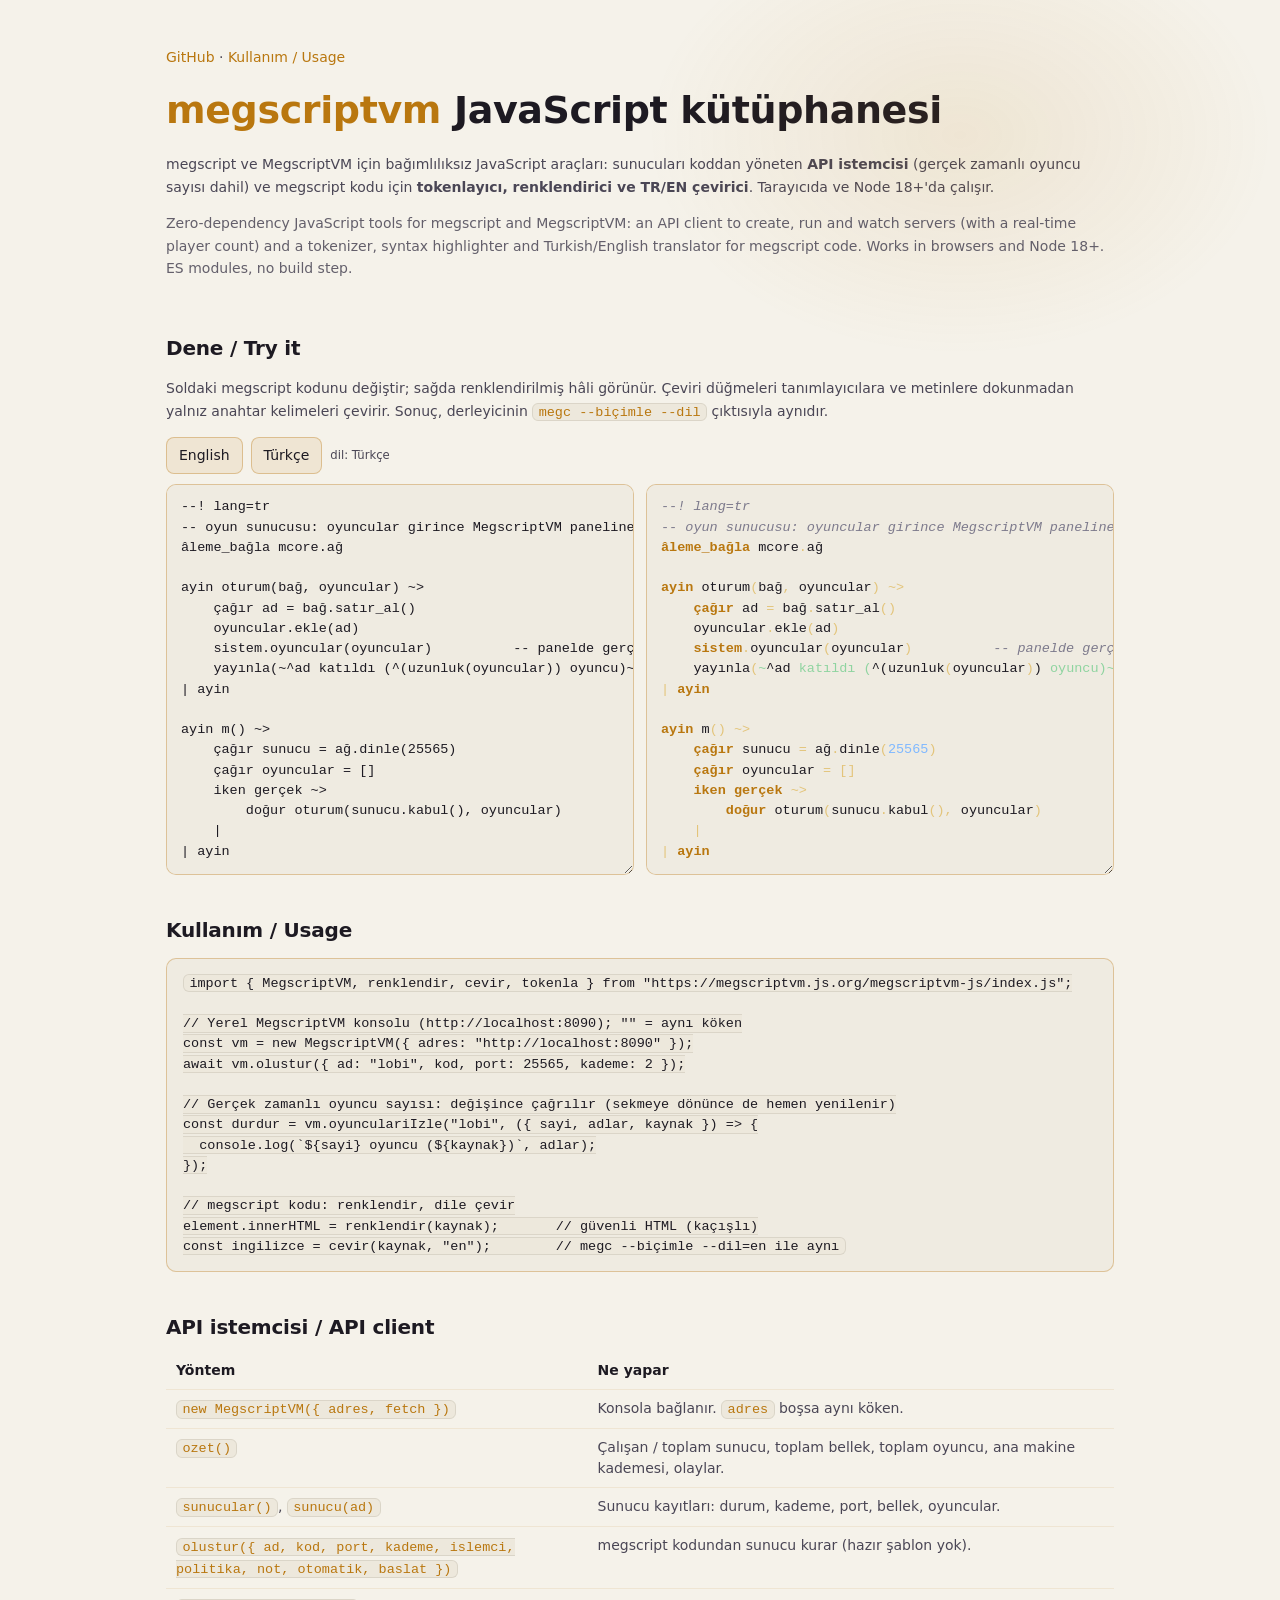
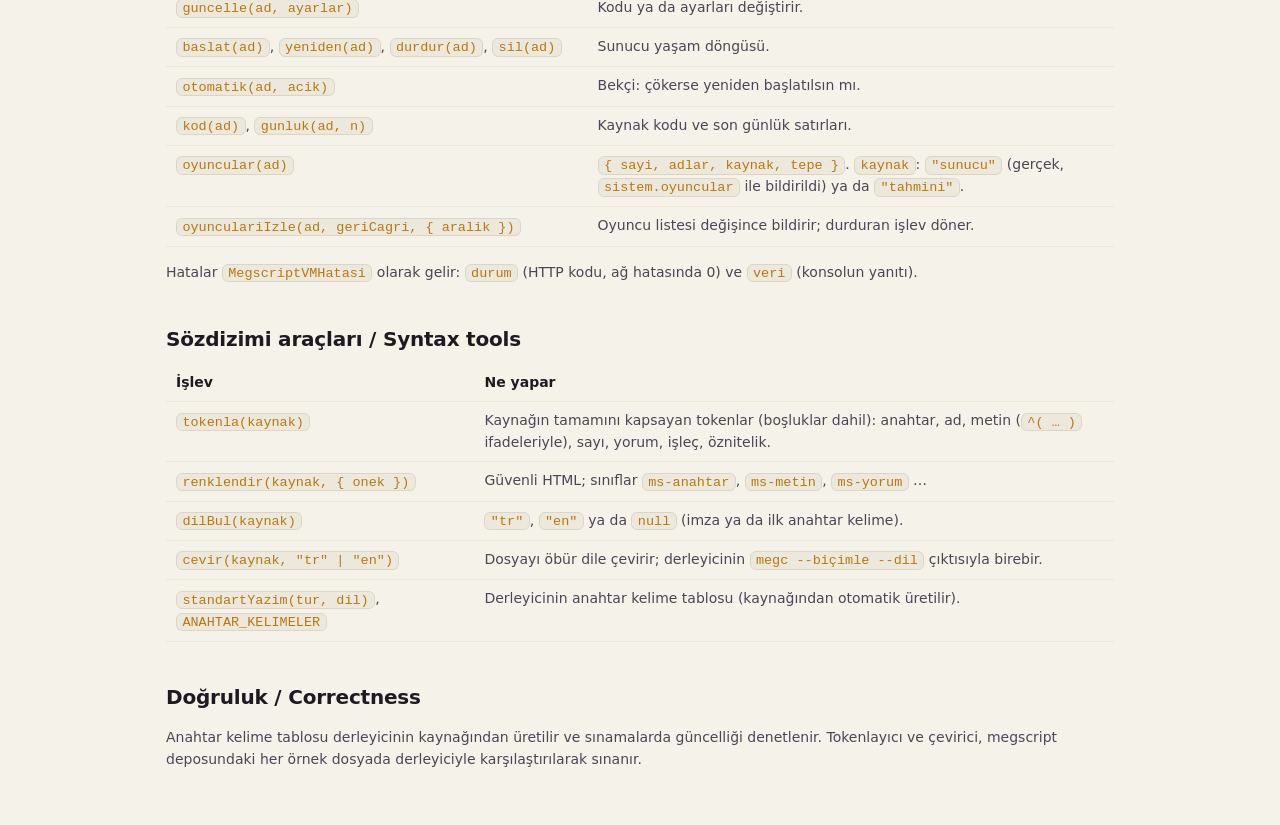
==== commit 77dc2e04: "Site kökü: megscriptvm JavaScript kütüphanesi belgesi (js.org kuralları); panel ve giriş formu bu si" ====
--- a/index.html
+++ b/index.html
@@ -2,73 +2,161 @@
 <html lang="tr">
 <head>
 <meta charset="utf-8">
-<meta name="viewport" content="width=device-width,initial-scale=1">
-<title>MegscriptVM</title>
-<meta name="description" content="MegscriptVM: kodunu yaz, bulutun 7/24 çalıştırsın.">
-<link rel="icon" href="simge.png">
+<meta name="viewport" content="width=device-width, initial-scale=1">
+<meta name="color-scheme" content="dark light">
+<meta name="description" content="megscriptvm: JavaScript library for megscript and MegscriptVM — API client with real-time player count, tokenizer, syntax highlighter and TR/EN translation.">
+<title>megscriptvm JavaScript</title>
+<link rel="stylesheet" href="stil.css">
+<script src="tema.js"></script>
 <style>
-  :root { --zemin:#09090d; --kart:#14131a; --cizgi:#2a2733; --yazi:#e8e2d6; --soluk:#9a948a; --altin:#f2b54a; }
-  @media (prefers-color-scheme: light) { :root { --zemin:#f6f3ee; --kart:#ffffff; --cizgi:#e4ded3; --yazi:#1d1a14; --soluk:#6f6a61; --altin:#c4801f; } }
-  * { box-sizing:border-box; }
-  body { margin:0; min-height:100vh; display:grid; place-items:center; padding:16px; background:var(--zemin);
-         background-image:radial-gradient(ellipse at top, rgba(242,181,74,.14), transparent 60%);
-         color:var(--yazi); font:15px/1.6 "Segoe UI",Roboto,Helvetica,Arial,sans-serif; }
-  .kart { width:100%; max-width:420px; background:var(--kart); border:1px solid var(--cizgi); border-radius:20px;
-          padding:32px 28px; text-align:center; box-shadow:0 20px 60px rgba(0,0,0,.25); }
-  img { width:64px; height:64px; }
-  h1 { margin:12px 0 4px; font-size:24px; }
-  p { margin:0; color:var(--soluk); }
-  .doner { width:28px; height:28px; margin:22px auto 12px; border:3px solid var(--cizgi); border-top-color:var(--altin);
-           border-radius:50%; animation:don 0.9s linear infinite; }
-  @keyframes don { to { transform:rotate(360deg); } }
-  .kapali { margin-top:16px; padding:12px 14px; border-radius:12px; border:1px solid var(--cizgi); font-size:13px; }
-  a { color:var(--altin); }
-  small { display:block; margin-top:22px; font-size:12px; color:var(--soluk); }
+  /* stil.css yoksa da koyu tema: yedek değerler */
+  :root {
+    --zemin: #0b0a0f; --zemin-2: #0f0e15; --yazi: #efedf5; --yazi-2: #b9b6c8; --koz: #f2b54a;
+    --koz-ince: rgba(242, 181, 74, .12); --koz-cizgi: rgba(242, 181, 74, .35);
+    --yazi-tipi: "Segoe UI Variable Text", "Segoe UI", "Inter", system-ui, -apple-system, "Helvetica Neue", Arial, sans-serif;
+  }
+  body { background: var(--zemin); color: var(--yazi); font-family: var(--yazi-tipi); margin: 0; }
+  .kd { max-width: 980px; margin: 0 auto; padding: 32px 16px 64px; }
+  .kd header { display: flex; align-items: center; justify-content: space-between; gap: 16px; flex-wrap: wrap; }
+  .kd h1 { font-size: clamp(26px, 4vw, 38px); margin: 8px 0 4px; letter-spacing: -.01em; }
+  .kd h1 span { color: var(--koz); }
+  .kd h2 { font-size: 20px; margin: 40px 0 10px; }
+  .kd p, .kd li { color: var(--yazi-2); line-height: 1.6; }
+  .kd .en { font-size: 14px; opacity: .85; }
+  .kd a { color: var(--koz); }
+  .kd pre, .kd code, .kd textarea, .kd .onizleme { font-family: ui-monospace, "Cascadia Code", Consolas, monospace; font-size: 13.5px; }
+  .kd pre { background: var(--zemin-2); border: 1px solid var(--koz-cizgi); border-radius: 10px; padding: 14px 16px; overflow-x: auto; color: var(--yazi); }
+  .kd code { color: var(--koz); }
+  .kd pre code { color: inherit; }
+  .kd table { width: 100%; border-collapse: collapse; font-size: 14px; }
+  .kd th, .kd td { text-align: left; padding: 8px 10px; border-bottom: 1px solid var(--koz-ince); vertical-align: top; }
+  .kd th { color: var(--yazi); }
+  .kd td { color: var(--yazi-2); }
+  .deneme { display: grid; grid-template-columns: 1fr 1fr; gap: 12px; }
+  @media (max-width: 760px) { .deneme { grid-template-columns: 1fr; } }
+  .deneme textarea, .deneme .onizleme { width: 100%; min-height: 300px; box-sizing: border-box; background: var(--zemin-2); color: var(--yazi);
+    border: 1px solid var(--koz-cizgi); border-radius: 10px; padding: 12px 14px; white-space: pre; overflow: auto; line-height: 1.5; resize: vertical; margin: 0; }
+  .araclar { display: flex; gap: 8px; flex-wrap: wrap; align-items: center; margin: 10px 0; }
+  .araclar button { background: var(--koz-ince); color: var(--yazi); border: 1px solid var(--koz-cizgi); border-radius: 8px; padding: 7px 12px; cursor: pointer; font: inherit; }
+  .araclar button:hover { border-color: var(--koz); }
+  .araclar small { color: var(--yazi-2); }
+  .ms-anahtar { color: var(--koz); font-weight: 600; }
+  .ms-oznitelik { color: #c9a0ff; }
+  .ms-metin, .ms-run { color: #8fd4a0; }
+  .ms-ifade { color: var(--yazi); }
+  .ms-kacis { color: #f39b6b; }
+  .ms-sayi { color: #7fb8ff; }
+  .ms-yorum, .ms-imza { color: #7d7a8c; font-style: italic; }
+  .ms-islec { color: #e3c47a; }
+  .ms-hata { color: #ff6b6b; text-decoration: underline wavy; }
 </style>
 </head>
 <body>
-<main class="kart">
-  <img id="simge" alt="">
-  <h1>MegscriptVM</h1>
-  <p>Kodunu yaz, bulutun 7/24 çalıştırsın.</p>
-  <div class="doner"></div>
-  <p id="durum">Sunucuya bağlanılıyor…</p>
-  <div class="kapali" id="kapali" hidden>Sunucu şu an kapalı ya da yeniden başlıyor. Sayfa kendiliğinden yeniden dener.</div>
-  <small><a id="jsBag">megscriptvm-js kütüphanesi</a> · © MegscriptStudio</small>
+<main class="kd">
+  <header>
+    <div>
+      <p><a href="https://github.com/Rutgai/megscriptvm">GitHub</a> · <a href="#kullanim">Kullanım / Usage</a></p>
+      <h1><span>megscriptvm</span> JavaScript kütüphanesi</h1>
+      <p>megscript ve MegscriptVM için bağımlılıksız JavaScript araçları: sunucuları koddan yöneten <b>API istemcisi</b>
+        (gerçek zamanlı oyuncu sayısı dahil) ve megscript kodu için <b>tokenlayıcı, renklendirici ve TR/EN çevirici</b>.
+        Tarayıcıda ve Node 18+'da çalışır.</p>
+      <p class="en">Zero-dependency JavaScript tools for megscript and MegscriptVM: an API client to create, run and watch
+        servers (with a real-time player count) and a tokenizer, syntax highlighter and Turkish/English translator for
+        megscript code. Works in browsers and Node 18+. ES modules, no build step.</p>
+    </div>
+  </header>
+
+  <h2>Dene / Try it</h2>
+  <p>Soldaki megscript kodunu değiştir; sağda renklendirilmiş hâli görünür. Çeviri düğmeleri tanımlayıcılara ve metinlere
+    dokunmadan yalnız anahtar kelimeleri çevirir. Sonuç, derleyicinin <code>megc --biçimle --dil</code> çıktısıyla aynıdır.</p>
+  <div class="araclar">
+    <button type="button" data-dil="en">English</button>
+    <button type="button" data-dil="tr">Türkçe</button>
+    <small id="durum">Demo yüklenemedi: sayfa dosyadan (file://) açıldıysa tarayıcı JavaScript modüllerini yüklemez; siteden aç.</small>
+  </div>
+  <div class="deneme">
+    <textarea id="kaynak" spellcheck="false" aria-label="megscript kaynak kodu">--! lang=tr
+-- oyun sunucusu: oyuncular girince MegscriptVM paneline bildirir
+âleme_bağla mcore.ağ
+
+ayin oturum(bağ, oyuncular) ~>
+    çağır ad = bağ.satır_al()
+    oyuncular.ekle(ad)
+    sistem.oyuncular(oyuncular)          -- panelde gerçek oyuncu sayısı
+    yayınla(~^ad katıldı (^(uzunluk(oyuncular)) oyuncu)~)
+| ayin
+
+ayin m() ~>
+    çağır sunucu = ağ.dinle(25565)
+    çağır oyuncular = []
+    iken gerçek ~>
+        doğur oturum(sunucu.kabul(), oyuncular)
+    |
+| ayin</textarea>
+    <pre class="onizleme" id="onizleme" aria-live="polite"></pre>
+  </div>
+
+  <h2 id="kullanim">Kullanım / Usage</h2>
+  <pre><code>import { MegscriptVM, renklendir, cevir, tokenla } from "https://megscriptvm.js.org/megscriptvm-js/index.js";
+
+// Yerel MegscriptVM konsolu (http://localhost:8090); "" = aynı köken
+const vm = new MegscriptVM({ adres: "http://localhost:8090" });
+await vm.olustur({ ad: "lobi", kod, port: 25565, kademe: 2 });
+
+// Gerçek zamanlı oyuncu sayısı: değişince çağrılır (sekmeye dönünce de hemen yenilenir)
+const durdur = vm.oyunculariIzle("lobi", ({ sayi, adlar, kaynak }) =&gt; {
+  console.log(`${sayi} oyuncu (${kaynak})`, adlar);
+});
+
+// megscript kodu: renklendir, dile çevir
+element.innerHTML = renklendir(kaynak);       // güvenli HTML (kaçışlı)
+const ingilizce = cevir(kaynak, "en");        // megc --biçimle --dil=en ile aynı</code></pre>
+
+  <h2>API istemcisi / API client</h2>
+  <table>
+    <tr><th>Yöntem</th><th>Ne yapar</th></tr>
+    <tr><td><code>new MegscriptVM({ adres, fetch })</code></td><td>Konsola bağlanır. <code>adres</code> boşsa aynı köken.</td></tr>
+    <tr><td><code>ozet()</code></td><td>Çalışan / toplam sunucu, toplam bellek, toplam oyuncu, ana makine kademesi, olaylar.</td></tr>
+    <tr><td><code>sunucular()</code>, <code>sunucu(ad)</code></td><td>Sunucu kayıtları: durum, kademe, port, bellek, oyuncular.</td></tr>
+    <tr><td><code>olustur({ ad, kod, port, kademe, islemci, politika, not, otomatik, baslat })</code></td><td>megscript kodundan sunucu kurar (hazır şablon yok).</td></tr>
+    <tr><td><code>guncelle(ad, ayarlar)</code></td><td>Kodu ya da ayarları değiştirir.</td></tr>
+    <tr><td><code>baslat(ad)</code>, <code>yeniden(ad)</code>, <code>durdur(ad)</code>, <code>sil(ad)</code></td><td>Sunucu yaşam döngüsü.</td></tr>
+    <tr><td><code>otomatik(ad, acik)</code></td><td>Bekçi: çökerse yeniden başlatılsın mı.</td></tr>
+    <tr><td><code>kod(ad)</code>, <code>gunluk(ad, n)</code></td><td>Kaynak kodu ve son günlük satırları.</td></tr>
+    <tr><td><code>oyuncular(ad)</code></td><td><code>{ sayi, adlar, kaynak, tepe }</code>. <code>kaynak</code>: <code>"sunucu"</code> (gerçek, <code>sistem.oyuncular</code> ile bildirildi) ya da <code>"tahmini"</code>.</td></tr>
+    <tr><td><code>oyunculariIzle(ad, geriCagri, { aralik })</code></td><td>Oyuncu listesi değişince bildirir; durduran işlev döner.</td></tr>
+  </table>
+  <p>Hatalar <code>MegscriptVMHatasi</code> olarak gelir: <code>durum</code> (HTTP kodu, ağ hatasında 0) ve <code>veri</code> (konsolun yanıtı).</p>
+
+  <h2>Sözdizimi araçları / Syntax tools</h2>
+  <table>
+    <tr><th>İşlev</th><th>Ne yapar</th></tr>
+    <tr><td><code>tokenla(kaynak)</code></td><td>Kaynağın tamamını kapsayan tokenlar (boşluklar dahil): anahtar, ad, metin (<code>^( … )</code> ifadeleriyle), sayı, yorum, işleç, öznitelik.</td></tr>
+    <tr><td><code>renklendir(kaynak, { onek })</code></td><td>Güvenli HTML; sınıflar <code>ms-anahtar</code>, <code>ms-metin</code>, <code>ms-yorum</code> …</td></tr>
+    <tr><td><code>dilBul(kaynak)</code></td><td><code>"tr"</code>, <code>"en"</code> ya da <code>null</code> (imza ya da ilk anahtar kelime).</td></tr>
+    <tr><td><code>cevir(kaynak, "tr" | "en")</code></td><td>Dosyayı öbür dile çevirir; derleyicinin <code>megc --biçimle --dil</code> çıktısıyla birebir.</td></tr>
+    <tr><td><code>standartYazim(tur, dil)</code>, <code>ANAHTAR_KELIMELER</code></td><td>Derleyicinin anahtar kelime tablosu (kaynağından otomatik üretilir).</td></tr>
+  </table>
+
+  <h2>Doğruluk / Correctness</h2>
+  <p>Anahtar kelime tablosu derleyicinin kaynağından üretilir ve sınamalarda güncelliği denetlenir. Tokenlayıcı ve çevirici,
+    megscript deposundaki her örnek dosyada derleyiciyle karşılaştırılarak sınanır.</p>
 </main>
-<script>
-(() => {
-  // Hem rutgai.github.io/megscriptvm/ (alt klasör) hem özel alan adı (kök) altında çalışır.
-  const KOK = location.hostname.endsWith("github.io") ? "/megscriptvm" : "";
-  document.getElementById("simge").src = KOK + "/simge.png";
-  document.getElementById("jsBag").href = KOK + "/js.html";
-  function hedefYol() {
-    let y = location.pathname;
-    if (KOK && y.startsWith(KOK)) y = y.slice(KOK.length);
-    if (y === "" || y === "/index.html" || y === "/404.html") y = "/";
-    return y + location.search + location.hash;
-  }
-  async function adresAl() {
-    const r = await fetch(KOK + "/adres.json?t=" + Date.now(), { cache: "no-store" });
-    const j = await r.json();
-    return /^https:\/\/[a-z0-9.-]+$/.test(j.adres || "") ? j.adres : null;
-  }
-  async function ulasilir(adres) {
-    const k = new AbortController(); const z = setTimeout(() => k.abort(), 8000);
-    try { await fetch(adres + "/simge.png?t=" + Date.now(), { mode: "no-cors", cache: "no-store", signal: k.signal }); return true; }
-    catch (e) { return false; } finally { clearTimeout(z); }
-  }
-  async function dene() {
-    try {
-      const adres = await adresAl();
-      if (adres && await ulasilir(adres)) { location.replace(adres + hedefYol()); return; }
-    } catch (e) { /* aşağıda yeniden denenir */ }
-    document.getElementById("kapali").hidden = false;
-    document.getElementById("durum").textContent = "Bağlanılamadı; 15 saniye sonra yeniden denenecek.";
-    setTimeout(dene, 15000);
-  }
-  dene();
-})();
+<script type="module">
+  import { renklendir, cevir, dilBul } from "./megscriptvm-js/index.js";
+  const k = document.getElementById("kaynak"), o = document.getElementById("onizleme"), d = document.getElementById("durum");
+  const ciz = () => {
+    o.innerHTML = renklendir(k.value);
+    const dil = dilBul(k.value);
+    d.textContent = dil ? `dil: ${dil === "tr" ? "Türkçe" : "English"}` : "dil: belirsiz";
+  };
+  k.addEventListener("input", ciz);
+  k.addEventListener("scroll", () => { o.scrollTop = k.scrollTop; o.scrollLeft = k.scrollLeft; });
+  document.querySelectorAll("[data-dil]").forEach((b) => b.addEventListener("click", () => {
+    try { k.value = cevir(k.value, b.dataset.dil); ciz(); }
+    catch (e) { d.textContent = e.message; }
+  }));
+  ciz();
 </script>
 </body>
 </html>
--- a/stil.css
+++ b/stil.css
@@ -0,0 +1,2078 @@
+/* MegscriptVM konsolu — "obsidyen ve köz" görünümü. Koyu tema varsayılan; açık tema data-tema="acik" ya da
+   sistem tercihi. Dış kaynak yok: yazı tipleri sistemden, çizimler satır içi SVG. */
+
+/* ------------------------------------------------------------------ belirteçler */
+:root {
+  --zemin: #0b0a0f;
+  --zemin-2: #0f0e15;
+  --panel: #14131b;
+  --panel-2: #1a1923;
+  --panel-3: #22212d;
+  --cizgi: rgba(255, 255, 255, .065);
+  --cizgi-2: rgba(255, 255, 255, .11);
+  --yazi: #efedf5;
+  --yazi-2: #b9b6c8;
+  --soluk: #8a879c;
+  --sonuk: #636075;
+
+  --koz: #f2b54a;            /* vurgu: köz altını */
+  --koz-2: #e3892b;
+  --koz-yazi: #1a1206;
+  --koz-ince: rgba(242, 181, 74, .12);
+  --koz-cizgi: rgba(242, 181, 74, .35);
+
+  --yesil: #4ade80;
+  --yesil-ince: rgba(74, 222, 128, .12);
+  --kirmizi: #fb7185;
+  --kirmizi-ince: rgba(251, 113, 133, .12);
+  --mavi: #7cb4ff;
+  --mavi-ince: rgba(124, 180, 255, .12);
+  --turkuaz: #5eead4;
+
+  --golge: 0 1px 0 rgba(255, 255, 255, .04) inset, 0 12px 32px -12px rgba(0, 0, 0, .6);
+  --golge-buyuk: 0 30px 80px -20px rgba(0, 0, 0, .75);
+
+  --kule-ust1: #3a3346; --kule-ust2: #262130;
+  --kule-sol1: #1f1b28; --kule-sol2: #121018;
+  --kule-sag1: #2b2536; --kule-sag2: #17141e;
+  --kule-cizgi: rgba(242, 181, 74, .28);
+  --kule-golge: rgba(0, 0, 0, .55);
+
+  --yaricap: 14px;
+  --yaricap-k: 10px;
+  --yazi-tipi: "Segoe UI Variable Text", "Segoe UI", "Inter", system-ui, -apple-system, "Helvetica Neue", Arial, sans-serif;
+  --baslik-tipi: "Segoe UI Variable Display", "Segoe UI", "Inter", system-ui, -apple-system, sans-serif;
+  --mono: "Cascadia Code", "JetBrains Mono", "SF Mono", Consolas, "Liberation Mono", monospace;
+  color-scheme: dark;
+}
+
+:root[data-tema="acik"] {
+  --zemin: #f5f2ea;
+  --zemin-2: #efebe1;
+  --panel: #fffdf8;
+  --panel-2: #f7f3ea;
+  --panel-3: #ede8dc;
+  --cizgi: rgba(40, 30, 10, .09);
+  --cizgi-2: rgba(40, 30, 10, .15);
+  --yazi: #1d1a22;
+  --yazi-2: #4a4655;
+  --soluk: #6f6a78;
+  --sonuk: #9a95a2;
+  --koz: #b9770f;
+  --koz-2: #d4891c;
+  --koz-yazi: #fffaf0;
+  --koz-ince: rgba(185, 119, 15, .1);
+  --koz-cizgi: rgba(185, 119, 15, .35);
+  --yesil: #15803d;
+  --yesil-ince: rgba(21, 128, 61, .1);
+  --kirmizi: #be123c;
+  --kirmizi-ince: rgba(190, 18, 60, .08);
+  --mavi: #1d4ed8;
+  --mavi-ince: rgba(29, 78, 216, .08);
+  --turkuaz: #0f766e;
+  --golge: 0 1px 2px rgba(40, 30, 10, .05), 0 10px 30px -14px rgba(40, 30, 10, .18);
+  --golge-buyuk: 0 30px 80px -20px rgba(40, 30, 10, .35);
+  --kule-ust1: #fff6e3; --kule-ust2: #f0e2c4;
+  --kule-sol1: #e7d9bc; --kule-sol2: #d4c3a0;
+  --kule-sag1: #f6ead0; --kule-sag2: #e4d3b0;
+  --kule-cizgi: rgba(160, 100, 10, .35);
+  --kule-golge: rgba(80, 50, 10, .18);
+  color-scheme: light;
+}
+
+@media (prefers-color-scheme: light) {
+  :root:not([data-tema]) {
+    --zemin: #f5f2ea; --zemin-2: #efebe1; --panel: #fffdf8; --panel-2: #f7f3ea; --panel-3: #ede8dc;
+    --cizgi: rgba(40, 30, 10, .09); --cizgi-2: rgba(40, 30, 10, .15);
+    --yazi: #1d1a22; --yazi-2: #4a4655; --soluk: #6f6a78; --sonuk: #9a95a2;
+    --koz: #b9770f; --koz-2: #d4891c; --koz-yazi: #fffaf0; --koz-ince: rgba(185, 119, 15, .1); --koz-cizgi: rgba(185, 119, 15, .35);
+    --yesil: #15803d; --yesil-ince: rgba(21, 128, 61, .1); --kirmizi: #be123c; --kirmizi-ince: rgba(190, 18, 60, .08);
+    --mavi: #1d4ed8; --mavi-ince: rgba(29, 78, 216, .08); --turkuaz: #0f766e;
+    --golge: 0 1px 2px rgba(40, 30, 10, .05), 0 10px 30px -14px rgba(40, 30, 10, .18);
+    --golge-buyuk: 0 30px 80px -20px rgba(40, 30, 10, .35);
+    --kule-ust1: #fff6e3; --kule-ust2: #f0e2c4; --kule-sol1: #e7d9bc; --kule-sol2: #d4c3a0;
+    --kule-sag1: #f6ead0; --kule-sag2: #e4d3b0; --kule-cizgi: rgba(160, 100, 10, .35); --kule-golge: rgba(80, 50, 10, .18);
+    color-scheme: light;
+  }
+}
+
+/* ------------------------------------------------------------------ temel */
+* { box-sizing: border-box; }
+html, body { margin: 0; }
+body {
+  background: var(--zemin);
+  color: var(--yazi);
+  font: 14px/1.5 var(--yazi-tipi);
+  -webkit-font-smoothing: antialiased;
+  text-rendering: optimizeLegibility;
+  min-height: 100vh;
+  overflow-x: hidden;
+}
+body::before {               /* sahnenin üstünde hafif köz parıltısı */
+  content: "";
+  position: fixed;
+  inset: -20vh -10vw auto auto;
+  width: 70vw;
+  height: 70vh;
+  background: radial-gradient(closest-side, var(--koz-ince), transparent 70%);
+  pointer-events: none;
+  z-index: 0;
+}
+svg { fill: none; stroke: currentColor; stroke-width: 1.8; stroke-linecap: round; stroke-linejoin: round; }
+a { color: inherit; text-decoration: none; }
+code, .mono { font-family: var(--mono); font-size: .92em; }
+code { background: var(--panel-3); border: 1px solid var(--cizgi); padding: .05em .4em; border-radius: 6px; color: var(--yazi-2); }
+h1, h2, h3 { font-family: var(--baslik-tipi); margin: 0; letter-spacing: -.01em; }
+button { font: inherit; color: inherit; }
+::selection { background: var(--koz-cizgi); }
+[hidden] { display: none !important; }
+:focus-visible { outline: 2px solid var(--koz); outline-offset: 2px; border-radius: 6px; }
+
+.kabuk { position: relative; z-index: 1; display: grid; grid-template-columns: 248px minmax(0, 1fr); min-height: 100vh; }
+
+/* ------------------------------------------------------------------ yan ray */
+.ray {
+  position: sticky; top: 0; height: 100vh;
+  display: flex; flex-direction: column; gap: 2px;
+  padding: 18px 14px;
+  border-right: 1px solid var(--cizgi);
+  background: linear-gradient(180deg, var(--zemin-2), var(--zemin));
+}
+.marka { display: flex; align-items: center; gap: 11px; padding: 4px 8px 18px; }
+.marka .muhur { width: 34px; height: 34px; flex: none; filter: drop-shadow(0 0 10px rgba(242, 181, 74, .35)); }
+.marka b { display: block; font: 650 16px/1.1 var(--baslik-tipi); letter-spacing: -.01em; }
+.marka small { display: block; color: var(--soluk); font-size: 11.5px; letter-spacing: .02em; margin-top: 2px; }
+.ray-baslik { font-size: 10.5px; text-transform: uppercase; letter-spacing: .14em; color: var(--sonuk); padding: 14px 10px 6px; font-weight: 600; }
+.ray > a[data-sayfa] {
+  position: relative;
+  display: flex; align-items: center; gap: 11px;
+  padding: 9px 10px; border-radius: var(--yaricap-k);
+  color: var(--yazi-2); font-weight: 500;
+  transition: background .15s, color .15s;
+}
+.ray > a[data-sayfa] svg { width: 18px; height: 18px; flex: none; opacity: .85; }
+.ray > a[data-sayfa]:hover { background: var(--panel); color: var(--yazi); }
+.ray > a.etkin { background: var(--panel-2); color: var(--yazi); box-shadow: inset 0 0 0 1px var(--cizgi); }
+.ray > a.etkin::before {
+  content: ""; position: absolute; left: -14px; top: 9px; bottom: 9px; width: 3px;
+  border-radius: 0 3px 3px 0; background: linear-gradient(var(--koz), var(--koz-2));
+}
+.ray > a.etkin svg { color: var(--koz); opacity: 1; }
+.ray em {
+  margin-left: auto; font-style: normal; font-size: 11px; font-weight: 600;
+  min-width: 22px; text-align: center; padding: 1px 7px; border-radius: 99px;
+  background: var(--panel-3); color: var(--yazi-2); font-variant-numeric: tabular-nums;
+}
+.ray-alt { margin-top: auto; display: grid; gap: 10px; }
+.ev-karti {
+  padding: 12px; border-radius: var(--yaricap); background: var(--panel);
+  border: 1px solid var(--cizgi); display: grid; gap: 8px;
+}
+.ev-ust { display: flex; align-items: center; gap: 8px; font-size: 12.5px; }
+.ev-karti small { color: var(--soluk); font-size: 11.5px; line-height: 1.35; }
+.ev-kademe, .kademe-cubuk { display: grid; grid-template-columns: repeat(5, 1fr); grid-template-rows: minmax(0, 1fr); gap: 4px; align-items: end; height: 20px; }
+.ev-kademe i, .kademe-cubuk i { display: block; border-radius: 2px; background: var(--panel-3); }
+.ev-kademe i:nth-child(1), .kademe-cubuk i:nth-child(1) { height: 20%; }
+.ev-kademe i:nth-child(2), .kademe-cubuk i:nth-child(2) { height: 40%; }
+.ev-kademe i:nth-child(3), .kademe-cubuk i:nth-child(3) { height: 60%; }
+.ev-kademe i:nth-child(4), .kademe-cubuk i:nth-child(4) { height: 80%; }
+.ev-kademe i:nth-child(5), .kademe-cubuk i:nth-child(5) { height: 100%; }
+.ev-kademe i.dolu, .kademe-cubuk i.dolu { background: linear-gradient(var(--koz), var(--koz-2)); }
+.surum { color: var(--sonuk); font-size: 11px; padding: 0 6px; font-family: var(--mono); }
+
+.nabiz { position: relative; width: 8px; height: 8px; border-radius: 50%; background: var(--sonuk); flex: none; }
+.nabiz.canli { background: var(--yesil); }
+.nabiz.canli::after {
+  content: ""; position: absolute; inset: -4px; border-radius: 50%;
+  border: 2px solid var(--yesil); opacity: 0; animation: nabiz 2s ease-out infinite;
+}
+.nabiz.kopuk { background: var(--kirmizi); }
+@keyframes nabiz { 0% { transform: scale(.5); opacity: .7; } 100% { transform: scale(1.6); opacity: 0; } }
+
+/* ------------------------------------------------------------------ üst çubuk */
+.sahne { min-width: 0; display: flex; flex-direction: column; }
+.ust {
+  position: sticky; top: 0; z-index: 5;
+  display: flex; align-items: center; justify-content: space-between; gap: 16px;
+  padding: 16px 32px;
+  background: color-mix(in srgb, var(--zemin) 82%, transparent);
+  backdrop-filter: blur(14px) saturate(140%);
+  -webkit-backdrop-filter: blur(14px) saturate(140%);
+  border-bottom: 1px solid var(--cizgi);
+}
+.ust-sol { display: flex; align-items: baseline; gap: 8px; min-width: 0; }
+.kirinti { color: var(--sonuk); font-size: 13px; white-space: nowrap; }
+.ust h1 { font-size: 19px; font-weight: 650; white-space: nowrap; overflow: hidden; text-overflow: ellipsis; }
+.ust-sag { display: flex; align-items: center; gap: 8px; }
+.cip {
+  display: inline-flex; align-items: center; gap: 6px;
+  height: 34px; padding: 0 12px; border-radius: 99px;
+  border: 1px solid var(--cizgi); background: var(--panel);
+  color: var(--yazi-2); font-size: 12.5px; font-variant-numeric: tabular-nums; white-space: nowrap;
+}
+.cip svg { width: 15px; height: 15px; color: var(--soluk); }
+.cip.canli svg { color: var(--yesil); }
+
+.ikon-dugme {
+  display: inline-grid; place-items: center; width: 34px; height: 34px; flex: none;
+  border-radius: 10px; border: 1px solid var(--cizgi); background: var(--panel);
+  color: var(--yazi-2); cursor: pointer; transition: background .15s, color .15s, border-color .15s;
+}
+.ikon-dugme:hover { background: var(--panel-2); color: var(--yazi); border-color: var(--cizgi-2); }
+.ikon-dugme svg { width: 17px; height: 17px; }
+#temaDugme .gunes { display: none; }
+:root[data-tema="acik"] #temaDugme .gunes { display: block; }
+:root[data-tema="acik"] #temaDugme .ay { display: none; }
+
+.dugme {
+  display: inline-flex; align-items: center; justify-content: center; gap: 7px;
+  height: 36px; padding: 0 14px; border-radius: 10px;
+  border: 1px solid var(--cizgi-2); background: var(--panel-2); color: var(--yazi);
+  font-weight: 560; font-size: 13.5px; cursor: pointer; white-space: nowrap;
+  transition: transform .12s, background .15s, box-shadow .15s, filter .15s;
+}
+.dugme:hover { background: var(--panel-3); }
+.dugme:active { transform: translateY(1px); }
+.dugme svg { width: 16px; height: 16px; stroke-width: 2.2; }
+.dugme.birincil {
+  border-color: transparent; color: var(--koz-yazi);
+  background: linear-gradient(180deg, #ffd27a, var(--koz-2));
+  box-shadow: 0 1px 0 rgba(255, 255, 255, .35) inset, 0 8px 22px -8px rgba(227, 137, 43, .7);
+}
+:root[data-tema="acik"] .dugme.birincil { background: linear-gradient(180deg, #d99a2b, #b06c0c); }
+.dugme.birincil:hover { filter: brightness(1.06); }
+.dugme.tehlike { background: var(--kirmizi); border-color: transparent; color: #fff; }
+.dugme:disabled { opacity: .55; cursor: progress; }
+
+/* ------------------------------------------------------------------ içerik */
+.icerik { padding: 28px 32px 48px; max-width: 1360px; width: 100%; }
+section[data-bolum] { display: grid; grid-template-columns: minmax(0, 1fr); gap: 20px; animation: belir .28s ease-out; }
+@keyframes belir { from { transform: translateY(6px); } to { transform: none; } }
+
+.kart {
+  background: var(--panel); border: 1px solid var(--cizgi);
+  border-radius: var(--yaricap); box-shadow: var(--golge);
+  padding: 18px 20px; min-width: 0;
+}
+.kart-bas { display: flex; align-items: baseline; justify-content: space-between; gap: 12px; margin-bottom: 14px; }
+.kart-bas h3, .bolum-bas h3 { font-size: 15px; font-weight: 620; }
+.bolum-bas { display: flex; align-items: baseline; justify-content: space-between; gap: 12px; margin: 6px 2px -6px; }
+.soluk { color: var(--soluk); font-size: 12.5px; }
+.baglanti { display: inline-flex; align-items: center; gap: 4px; color: var(--koz); font-size: 13px; font-weight: 560; }
+.baglanti svg { width: 14px; height: 14px; transition: transform .15s; }
+.baglanti:hover svg { transform: translateX(3px); }
+.iki-sutun { display: grid; grid-template-columns: minmax(0, 1.35fr) minmax(0, 1fr); gap: 20px; }
+
+/* --- kahraman bandı */
+.kahraman {
+  position: relative; overflow: hidden;
+  display: grid; grid-template-columns: minmax(0, 1.2fr) minmax(260px, .8fr); align-items: center; gap: 12px;
+  padding: 28px 30px; border-radius: 20px;
+  border: 1px solid var(--cizgi);
+  background:
+    radial-gradient(120% 140% at 100% 100%, var(--koz-ince), transparent 55%),
+    linear-gradient(135deg, var(--panel-2), var(--panel));
+  box-shadow: var(--golge);
+}
+.kahraman::before {          /* ince ızgara deseni */
+  content: ""; position: absolute; inset: 0; pointer-events: none; opacity: .5;
+  background-image: linear-gradient(var(--cizgi) 1px, transparent 1px), linear-gradient(90deg, var(--cizgi) 1px, transparent 1px);
+  background-size: 28px 28px;
+  mask-image: radial-gradient(80% 90% at 85% 60%, #000, transparent 75%);
+  -webkit-mask-image: radial-gradient(80% 90% at 85% 60%, #000, transparent 75%);
+}
+.kahraman-metin { position: relative; display: grid; gap: 12px; }
+.etiket {
+  justify-self: start; display: inline-flex; align-items: center; gap: 7px;
+  padding: 4px 10px 4px 8px; border-radius: 99px; font-size: 12px; font-weight: 600;
+  background: var(--yesil-ince); color: var(--yesil); border: 1px solid color-mix(in srgb, var(--yesil) 30%, transparent);
+}
+.etiket i { width: 7px; height: 7px; border-radius: 50%; background: currentColor; box-shadow: 0 0 0 3px color-mix(in srgb, currentColor 25%, transparent); }
+.etiket.bos { background: var(--panel-3); color: var(--soluk); border-color: var(--cizgi); }
+.etiket.kopuk { background: var(--kirmizi-ince); color: var(--kirmizi); border-color: color-mix(in srgb, var(--kirmizi) 30%, transparent); }
+.kahraman h2 { font-size: clamp(22px, 2.6vw, 30px); font-weight: 680; line-height: 1.15; letter-spacing: -.02em; max-width: 22ch; }
+.kahraman p { margin: 0; color: var(--yazi-2); max-width: 56ch; }
+.kahraman-sayilar { display: flex; align-items: center; gap: 26px; margin-top: 8px; flex-wrap: wrap; }
+.halka-kutu { position: relative; width: 112px; height: 112px; flex: none; }
+.halka { width: 100%; height: 100%; transform: rotate(-90deg); }
+.halka circle { fill: none; stroke-width: 9; }
+.halka-iz { stroke: var(--panel-3); }
+.halka-dolu { stroke: url(#altin); stroke-linecap: round; transition: stroke-dasharray .6s cubic-bezier(.2, .8, .2, 1); filter: drop-shadow(0 0 6px rgba(242, 181, 74, .45)); }
+.halka-orta { position: absolute; inset: 0; display: grid; place-content: center; text-align: center; }
+.halka-orta b { font: 700 32px/1 var(--baslik-tipi); font-variant-numeric: tabular-nums; letter-spacing: -.02em; }
+.halka-orta small { color: var(--soluk); font-size: 12px; }
+.kahraman-dl { display: grid; grid-template-columns: repeat(3, auto); gap: 6px 26px; margin: 0; }
+.kahraman-dl div { display: grid; gap: 2px; }
+.kahraman-dl dt { color: var(--soluk); font-size: 12px; }
+.kahraman-dl dd { margin: 0; font: 620 17px/1.2 var(--baslik-tipi); font-variant-numeric: tabular-nums; }
+.kahraman-cizim { position: relative; display: grid; place-items: center; }
+.kule-cizim { width: 100%; max-width: 380px; height: auto; overflow: visible; stroke: none; }
+.kule-cizim * { stroke-linecap: round; }
+.kule { animation: yuz 6s ease-in-out infinite; }
+.kule-golge { fill: var(--kule-golge); animation: golge 6s ease-in-out infinite; transform-origin: 180px 190px; }
+@keyframes yuz { 50% { transform: translateY(-7px); } }
+@keyframes golge { 50% { transform: scaleX(.86); opacity: .7; } }
+.isiklar circle { fill: var(--sonuk); stroke: none; }
+.kahraman.canli .isiklar circle { fill: #6ef0a0; animation: led 1.6s steps(2) infinite; }
+.kahraman.canli .isiklar .i2 { animation-delay: .4s; }
+.kahraman.canli .isiklar .i3 { animation-delay: .9s; fill: #ffd98a; }
+@keyframes led { 50% { opacity: .35; } }
+.halkalar ellipse { transform-origin: 180px 200px; }
+.halkalar ellipse:nth-child(2) { animation: don 40s linear infinite; }
+@keyframes don { to { stroke-dashoffset: -200; } }
+.kivilcimlar circle { animation: kivilcim 5s ease-in-out infinite; opacity: .7; }
+.kivilcimlar circle:nth-child(2n) { animation-delay: -2.5s; animation-duration: 6.5s; }
+.kivilcimlar circle:nth-child(3n) { animation-delay: -1s; animation-duration: 4.2s; }
+@keyframes kivilcim { 50% { transform: translateY(-10px); opacity: .2; } }
+
+/* --- KPI */
+.kpi-izgara { display: grid; grid-template-columns: repeat(4, minmax(0, 1fr)); gap: 16px; }
+.kpi {
+  position: relative; display: flex; flex-direction: column; gap: 4px; min-width: 0;
+  padding: 16px 18px; border-radius: var(--yaricap);
+  background: var(--panel); border: 1px solid var(--cizgi); box-shadow: var(--golge);
+}
+.kpi-ust { display: flex; align-items: center; justify-content: space-between; margin-bottom: 4px; }
+.kpi-ad { color: var(--soluk); font-size: 12.5px; font-weight: 500; }
+.kpi-ikon { display: grid; place-items: center; width: 28px; height: 28px; border-radius: 8px; background: var(--koz-ince); color: var(--koz); }
+.kpi-ikon svg { width: 16px; height: 16px; }
+.kpi > b { font: 680 24px/1.15 var(--baslik-tipi); letter-spacing: -.02em; font-variant-numeric: tabular-nums; white-space: nowrap; overflow: hidden; text-overflow: ellipsis; }
+.kpi small { color: var(--soluk); font-size: 12px; line-height: 1.35; }
+.kpi .kademe-cubuk { margin-top: auto; height: 22px; }
+.halka-dolu.sifir { opacity: 0; }
+.kpi-grafik { margin: 6px -4px -6px; height: 40px; }
+.kpi-grafik svg { width: 100%; height: 100%; display: block; }
+
+/* --- alan grafikleri (bellek) */
+.alan-grafik .cizgi { stroke: var(--koz); stroke-width: 1.8; fill: none; vector-effect: non-scaling-stroke; }
+.alan-grafik .dolgu { stroke: none; }
+.alan-grafik .bos-cizgi { stroke: var(--cizgi-2); stroke-dasharray: 3 5; vector-effect: non-scaling-stroke; }
+
+/* --- olaylar */
+.olaylar { list-style: none; margin: 0; padding: 0; display: grid; max-height: 344px; overflow: auto; scrollbar-width: thin; }
+.olaylar li { position: relative; display: grid; grid-template-columns: 58px 1fr; gap: 12px; padding: 8px 0 8px 2px; font-size: 13px; }
+.olaylar li:not(.bos)::before {
+  content: ""; position: absolute; left: 66px; top: 0; bottom: 0; width: 1px; background: var(--cizgi-2);
+}
+.olaylar li:first-child::before { top: 15px; }
+.olaylar li:last-child::before { bottom: calc(100% - 15px); }
+.olaylar time { color: var(--sonuk); font: 12px/1.6 var(--mono); font-variant-numeric: tabular-nums; }
+.olaylar li > div { position: relative; padding-left: 16px; color: var(--yazi-2); min-width: 0; overflow-wrap: anywhere; }
+.olaylar li > div::before {
+  content: ""; position: absolute; left: -4px; top: 6px; width: 9px; height: 9px; border-radius: 50%;
+  background: var(--panel); border: 2px solid var(--olay-renk, var(--sonuk));
+}
+.olaylar .tur { display: inline-block; font-size: 11px; font-weight: 650; margin-right: 6px; color: var(--olay-renk, var(--soluk)); text-transform: uppercase; letter-spacing: .05em; }
+.olaylar li.bos { display: block; color: var(--soluk); padding: 18px 0; text-align: center; }
+.olaylar li.bos::before { display: none; }
+[data-tur="başlatıldı"] { --olay-renk: var(--yesil); }
+[data-tur="bağlandı"] { --olay-renk: var(--turkuaz); }
+[data-tur="düştü"], [data-tur="silindi"] { --olay-renk: var(--kirmizi); }
+[data-tur="bekçi"] { --olay-renk: var(--mavi); }
+[data-tur="oluşturuldu"], [data-tur="konsol"] { --olay-renk: var(--koz); }
+
+/* --- durum rozetleri */
+.durum {
+  display: inline-flex; align-items: center; gap: 6px; height: 24px; padding: 0 9px; border-radius: 99px;
+  font-size: 12px; font-weight: 600; white-space: nowrap;
+  background: var(--panel-3); color: var(--soluk);
+}
+.durum i { width: 7px; height: 7px; border-radius: 50%; background: currentColor; }
+.durum.çalışıyor { background: var(--yesil-ince); color: var(--yesil); }
+.durum.çalışıyor i { box-shadow: 0 0 0 0 currentColor; animation: dalga 2s infinite; }
+.durum.hata { background: var(--kirmizi-ince); color: var(--kirmizi); }
+.durum.yeniden_başlıyor { background: var(--mavi-ince); color: var(--mavi); }
+.durum.yeniden_başlıyor i { animation: yanip 1s infinite; }
+@keyframes dalga { 0% { box-shadow: 0 0 0 0 color-mix(in srgb, currentColor 60%, transparent); } 100% { box-shadow: 0 0 0 6px transparent; } }
+@keyframes yanip { 50% { opacity: .3; } }
+.rozet {
+  display: inline-flex; align-items: center; gap: 5px; height: 22px; padding: 0 8px; border-radius: 6px;
+  font-size: 11.5px; font-weight: 600; white-space: nowrap;
+  background: var(--panel-3); color: var(--yazi-2); border: 1px solid var(--cizgi);
+}
+.rozet.koz { background: var(--koz-ince); color: var(--koz); border-color: var(--koz-cizgi); }
+
+/* --- özet mini liste */
+.mini-liste { display: grid; gap: 8px; }
+.mini-oge {
+  display: grid; grid-template-columns: auto minmax(0, 1fr) 96px auto; align-items: center; gap: 14px;
+  padding: 10px 12px; border-radius: 12px; background: var(--panel-2); border: 1px solid var(--cizgi);
+}
+.mini-oge .ad b { display: block; font-weight: 600; white-space: nowrap; overflow: hidden; text-overflow: ellipsis; }
+.mini-oge .ad small { display: block; color: var(--soluk); font: 11.5px var(--mono); white-space: nowrap; overflow: hidden; text-overflow: ellipsis; }
+.mini-oge .alan-grafik { width: 100%; height: 28px; display: block; }
+.mini-oge .sag { text-align: right; font-size: 12px; color: var(--yazi-2); font-variant-numeric: tabular-nums; white-space: nowrap; }
+.mini-oge .sag small { display: block; color: var(--soluk); }
+
+/* --- hızlı başlangıç */
+.hizli { display: grid; grid-template-columns: repeat(4, minmax(0, 1fr)); gap: 16px; }
+.hizli-oge {
+  position: relative; overflow: hidden; text-align: left; cursor: pointer;
+  display: grid; gap: 10px; align-content: start;
+  padding: 16px; border-radius: var(--yaricap);
+  background: var(--panel); border: 1px solid var(--cizgi); box-shadow: var(--golge);
+  transition: transform .18s, border-color .18s, box-shadow .18s;
+}
+.hizli-oge:hover { transform: translateY(-2px); border-color: var(--koz-cizgi); box-shadow: var(--golge), 0 0 0 4px var(--koz-ince); }
+.hizli-oge .hizli-ikon {
+  display: grid; place-items: center; width: 40px; height: 40px; border-radius: 11px;
+  background: linear-gradient(140deg, var(--koz-ince), transparent), var(--panel-2);
+  border: 1px solid var(--koz-cizgi); color: var(--koz);
+}
+.hizli-oge .hizli-ikon svg { width: 20px; height: 20px; }
+.hizli-oge b { display: block; font-size: 14px; font-weight: 620; }
+.hizli-oge .alt { display: block; color: var(--soluk); font-size: 12.5px; }
+.hizli-oge code { display: block; font-size: 11px; background: none; border: 0; padding: 0; color: var(--sonuk); white-space: nowrap; overflow: hidden; text-overflow: ellipsis; }
+.hizli-oge .hizli-alt { display: flex; align-items: center; justify-content: space-between; gap: 8px; margin-top: 4px; }
+.hizli-oge .ok { color: var(--koz); font-size: 12.5px; font-weight: 600; display: inline-flex; align-items: center; gap: 4px; opacity: 0; transform: translateX(-4px); transition: .18s; }
+.hizli-oge .ok svg { width: 14px; height: 14px; }
+.hizli-oge:hover .ok { opacity: 1; transform: none; }
+
+/* ------------------------------------------------------------------ araç çubuğu */
+.arac-cubugu { display: flex; align-items: center; gap: 10px; flex-wrap: wrap; }
+.arama, .secim-kutu {
+  display: flex; align-items: center; gap: 8px; height: 38px; padding: 0 12px;
+  border-radius: 10px; border: 1px solid var(--cizgi-2); background: var(--panel);
+  flex: 1 1 240px; max-width: 380px; transition: border-color .15s, box-shadow .15s;
+}
+.arama:focus-within, .secim-kutu:focus-within { border-color: var(--koz-cizgi); box-shadow: 0 0 0 3px var(--koz-ince); }
+.arama svg, .secim-kutu svg { width: 16px; height: 16px; color: var(--soluk); flex: none; }
+.arama input, .secim-kutu select { flex: 1; min-width: 0; border: 0; outline: 0; background: none; color: var(--yazi); font: inherit; height: 100%; }
+.secim-kutu select { cursor: pointer; }
+.secim-kutu select option { background: var(--panel); color: var(--yazi); }
+.arama input::placeholder { color: var(--sonuk); }
+.bolumlu { display: inline-flex; padding: 3px; gap: 2px; border-radius: 10px; background: var(--panel); border: 1px solid var(--cizgi-2); }
+.bolumlu button { border: 0; background: none; padding: 0 14px; height: 30px; border-radius: 7px; color: var(--soluk); font-weight: 560; font-size: 13px; cursor: pointer; transition: .15s; }
+.bolumlu button:hover { color: var(--yazi); }
+.bolumlu button.secili { background: var(--panel-3); color: var(--yazi); box-shadow: 0 1px 2px rgba(0, 0, 0, .25); }
+.bolumlu.tam { display: flex; }
+.bolumlu.tam button { flex: 1; }
+
+.anahtar { display: inline-flex; align-items: center; gap: 9px; cursor: pointer; user-select: none; color: var(--yazi-2); font-size: 13px; }
+.anahtar input { position: absolute; opacity: 0; width: 1px; height: 1px; }
+.anahtar > span {
+  position: relative; width: 34px; height: 20px; border-radius: 99px; flex: none;
+  background: var(--panel-3); border: 1px solid var(--cizgi-2); transition: background .2s, border-color .2s;
+}
+.anahtar > span::after {
+  content: ""; position: absolute; top: 2px; left: 2px; width: 14px; height: 14px; border-radius: 50%;
+  background: var(--soluk); transition: transform .2s cubic-bezier(.3, 1.4, .5, 1), background .2s;
+}
+.anahtar input:checked + span { background: var(--koz-ince); border-color: var(--koz-cizgi); }
+.anahtar input:checked + span::after { transform: translateX(14px); background: var(--koz); }
+.anahtar input:focus-visible + span { outline: 2px solid var(--koz); outline-offset: 2px; }
+.anahtar.genis {
+  display: flex; padding: 12px 14px; border-radius: 12px; background: var(--panel-2); border: 1px solid var(--cizgi);
+}
+.anahtar.genis b { display: block; color: var(--yazi); font-weight: 600; font-size: 13.5px; }
+.anahtar.genis small { display: block; color: var(--soluk); font-size: 12px; }
+
+/* ------------------------------------------------------------------ makine kartları */
+.makine-izgara { display: grid; grid-template-columns: repeat(auto-fill, minmax(330px, 1fr)); gap: 16px; }
+.makine {
+  position: relative; display: grid; gap: 14px; min-width: 0;
+  padding: 16px 16px 12px; border-radius: 16px;
+  background: var(--panel); border: 1px solid var(--cizgi); box-shadow: var(--golge);
+  transition: border-color .2s;
+}
+.makine.çalışıyor { border-color: color-mix(in srgb, var(--yesil) 22%, var(--cizgi)); }
+.makine.hata { border-color: color-mix(in srgb, var(--kirmizi) 30%, var(--cizgi)); }
+.makine::before {             /* sol kenarda durum şeridi */
+  content: ""; position: absolute; left: -1px; top: 18px; width: 3px; height: 26px; border-radius: 0 3px 3px 0;
+  background: var(--sonuk);
+}
+.makine.çalışıyor::before { background: var(--yesil); box-shadow: 0 0 12px var(--yesil); }
+.makine.hata::before { background: var(--kirmizi); }
+.makine.yeniden_başlıyor::before { background: var(--mavi); }
+.makine-bas { display: flex; align-items: flex-start; gap: 12px; }
+.makine-ikon {
+  display: grid; place-items: center; width: 40px; height: 40px; border-radius: 11px; flex: none;
+  background: var(--panel-2); border: 1px solid var(--cizgi-2); color: var(--yazi-2);
+}
+.makine.çalışıyor .makine-ikon { color: var(--koz); border-color: var(--koz-cizgi); background: linear-gradient(140deg, var(--koz-ince), transparent), var(--panel-2); }
+.makine-ikon svg { width: 20px; height: 20px; }
+.makine-ad { min-width: 0; flex: 1; }
+.makine-ad b { display: block; font-size: 15px; font-weight: 640; white-space: nowrap; overflow: hidden; text-overflow: ellipsis; }
+.makine-ad small { display: block; color: var(--soluk); font: 11.5px/1.5 var(--mono); white-space: nowrap; overflow: hidden; text-overflow: ellipsis; }
+.makine-not { color: var(--soluk); font-size: 12.5px; margin-top: -6px; }
+.makine-grafik { position: relative; height: 54px; border-radius: 10px; background: var(--panel-2); border: 1px solid var(--cizgi); overflow: hidden; }
+.makine-grafik .alan-grafik { position: absolute; inset: 8px 0 0; width: 100%; height: calc(100% - 8px); }
+.makine-grafik .grafik-etiket { position: absolute; left: 10px; top: 6px; font-size: 11px; color: var(--soluk); z-index: 1; }
+.makine-grafik .grafik-deger { position: absolute; right: 10px; top: 4px; font: 600 13px var(--baslik-tipi); z-index: 1; font-variant-numeric: tabular-nums; }
+.makine-olcu { display: grid; grid-template-columns: repeat(4, minmax(0, 1fr)); gap: 8px; margin: 0; }
+.makine-olcu div { min-width: 0; }
+.makine-olcu dt { color: var(--soluk); font-size: 11px; }
+.makine-olcu dd { margin: 0; font-size: 13px; font-weight: 600; font-variant-numeric: tabular-nums; white-space: nowrap; overflow: hidden; text-overflow: ellipsis; }
+.makine-alt { display: flex; align-items: center; justify-content: space-between; gap: 8px; padding-top: 10px; border-top: 1px solid var(--cizgi); }
+.makine-alt .anahtar small { color: var(--soluk); font-size: 11.5px; }
+.eylemler { display: flex; gap: 4px; }
+.eylemler button {
+  display: grid; place-items: center; width: 32px; height: 32px; border-radius: 9px; cursor: pointer;
+  border: 1px solid transparent; background: none; color: var(--soluk); transition: .15s;
+}
+.eylemler button:hover { background: var(--panel-2); border-color: var(--cizgi-2); color: var(--yazi); }
+.eylemler button svg { width: 16px; height: 16px; }
+.eylemler button.yesil { color: var(--yesil); background: var(--yesil-ince); }
+.eylemler button.yesil:hover { border-color: color-mix(in srgb, var(--yesil) 40%, transparent); }
+.eylemler button.kirmizi:hover { color: var(--kirmizi); background: var(--kirmizi-ince); border-color: transparent; }
+.eylemler button:disabled { opacity: .4; cursor: progress; }
+
+/* --- boş durum */
+.bos-durum {
+  grid-column: 1 / -1; display: grid; justify-items: center; text-align: center; gap: 8px;
+  padding: 34px 20px 38px; border-radius: 16px; border: 1px dashed var(--cizgi-2); background: var(--panel);
+  color: var(--soluk);
+}
+.bos-durum svg.bos-cizim { width: 180px; height: auto; margin-bottom: 4px; }
+.bos-durum b { color: var(--yazi); font-size: 16px; font-weight: 640; }
+.bos-durum p { margin: 0 0 10px; max-width: 42ch; }
+.mini-liste .bos-durum { padding: 22px 16px 26px; }
+.mini-liste .bos-durum svg.bos-cizim { width: 130px; }
+
+/* ------------------------------------------------------------------ günlük terminali */
+.terminal {
+  border-radius: 16px; overflow: hidden; border: 1px solid var(--cizgi-2);
+  background: #08070b; box-shadow: var(--golge-buyuk);
+}
+.terminal-bas {
+  display: flex; align-items: center; gap: 12px; padding: 11px 16px;
+  background: #121118; border-bottom: 1px solid rgba(255, 255, 255, .06); color: #c9c6d6;
+}
+.terminal-bas b { font: 600 12.5px var(--mono); }
+.terminal-bas small { margin-left: auto; color: #77738a; font-size: 12px; font-variant-numeric: tabular-nums; }
+.noktalar { display: flex; gap: 7px; }
+.noktalar i { width: 11px; height: 11px; border-radius: 50%; background: #ff5f57; }
+.noktalar i:nth-child(2) { background: #febc2e; }
+.noktalar i:nth-child(3) { background: #28c840; }
+.gunluk {
+  margin: 0; height: min(64vh, 640px); overflow: auto; padding: 12px 0;
+  font: 12.5px/1.65 var(--mono); color: #d8d5e3; counter-reset: satir;
+  scrollbar-width: thin; scrollbar-color: #2a2833 transparent;
+}
+.gunluk .l { display: block; padding: 0 18px 0 0; white-space: pre-wrap; word-break: break-word; counter-increment: satir; }
+.gunluk .l::before {
+  content: counter(satir); display: inline-block; width: 52px; padding-right: 14px; margin-right: 4px;
+  text-align: right; color: #4b4858; user-select: none;
+}
+.gunluk .l:hover { background: rgba(255, 255, 255, .03); }
+.gunluk .vm { color: #f2b54a; }
+.gunluk .hata { color: #ff8fa3; background: rgba(251, 113, 133, .06); }
+.gunluk .uyari { color: #fcd34d; }
+.gunluk mark { background: rgba(242, 181, 74, .3); color: #fff; border-radius: 3px; }
+.gunluk .bos-satir { display: block; color: #77738a; padding: 24px; text-align: center; }
+
+/* ------------------------------------------------------------------ donanım */
+.donanim-sutun { grid-template-columns: minmax(0, 1.1fr) minmax(0, 1fr); align-items: start; }
+.cip-cizim { display: grid; place-items: center; padding: 6px 0 16px; }
+.cip-cizim svg { width: 100%; max-width: 420px; height: auto; }
+.cip-cizim .pin { stroke: var(--sonuk); stroke-width: 2; }
+.cip-cizim .govde { fill: var(--panel-2); stroke: var(--cizgi-2); stroke-width: 1.5; }
+.cip-cizim .ic { fill: var(--panel-3); stroke: var(--koz-cizgi); stroke-width: 1; }
+.cip-cizim .cekirdek { fill: var(--koz-ince); stroke: var(--koz); stroke-width: 1; }
+.cip-cizim .cekirdek.isci { fill: var(--koz); fill-opacity: .55; }
+.cip-cizim text { fill: var(--yazi-2); stroke: none; font: 600 11px var(--mono); }
+.cip-cizim text.buyuk { fill: var(--yazi); font: 650 13px var(--baslik-tipi); }
+.cip-cizim .ram { fill: var(--panel-3); stroke: var(--cizgi-2); }
+.cip-cizim .ram-dolu { fill: var(--turkuaz); fill-opacity: .55; stroke: none; }
+.ozellikler { display: grid; grid-template-columns: max-content 1fr; gap: 0; margin: 0; border-top: 1px solid var(--cizgi); }
+.ozellikler dt, .ozellikler dd { padding: 9px 0; border-bottom: 1px solid var(--cizgi); font-size: 13px; }
+.ozellikler dt { color: var(--soluk); padding-right: 24px; }
+.ozellikler dd { margin: 0; font-weight: 560; overflow-wrap: anywhere; }
+.adimlar { list-style: none; margin: 0; padding: 0; counter-reset: adim; display: grid; gap: 4px; }
+.adimlar li { position: relative; display: grid; gap: 2px; padding: 10px 0 14px 46px; counter-increment: adim; }
+.adimlar li::before {
+  content: counter(adim); position: absolute; left: 0; top: 8px; width: 30px; height: 30px; border-radius: 9px;
+  display: grid; place-items: center; font: 700 13px var(--baslik-tipi);
+  background: var(--koz-ince); color: var(--koz); border: 1px solid var(--koz-cizgi);
+}
+.adimlar li:not(:last-child)::after { content: ""; position: absolute; left: 15px; top: 42px; bottom: -4px; width: 1px; background: var(--cizgi-2); }
+.adimlar b { font-weight: 620; }
+.adimlar span { color: var(--yazi-2); font-size: 13px; }
+
+/* ------------------------------------------------------------------ kademeler */
+.merdiven { display: grid; grid-template-columns: repeat(5, minmax(0, 1fr)); gap: 14px; align-items: end; height: 190px; padding-top: 10px; }
+.basamak { display: grid; grid-template-rows: 1fr auto; gap: 8px; height: 100%; text-align: center; }
+.basamak .sutun {
+  align-self: end; position: relative; border-radius: 10px 10px 4px 4px;
+  background: linear-gradient(180deg, var(--panel-3), var(--panel-2)); border: 1px solid var(--cizgi-2);
+  display: grid; place-items: start center; padding-top: 8px; transition: height .6s cubic-bezier(.2, .8, .2, 1);
+}
+.basamak .sutun b { font: 700 15px var(--baslik-tipi); font-variant-numeric: tabular-nums; }
+.basamak.bu .sutun {
+  background: linear-gradient(180deg, #ffd27a, var(--koz-2)); border-color: transparent; color: var(--koz-yazi);
+  box-shadow: 0 12px 30px -10px rgba(227, 137, 43, .7);
+}
+.basamak.bu .sutun::after {
+  content: "düğüm"; position: absolute; top: -26px; left: 50%; transform: translateX(-50%);
+  font-size: 11px; font-weight: 650; white-space: nowrap; color: var(--koz);
+}
+.basamak.arastirma .sutun { background: repeating-linear-gradient(135deg, var(--panel-2) 0 6px, var(--panel-3) 6px 12px); }
+.basamak small { color: var(--soluk); font-size: 12px; }
+.basamak small b { color: var(--yazi); display: block; font-size: 13px; }
+.kademe-izgara { display: grid; grid-template-columns: repeat(auto-fill, minmax(240px, 1fr)); gap: 16px; }
+.kademe-kart {
+  position: relative; display: grid; gap: 10px; align-content: start;
+  padding: 18px; border-radius: 16px; background: var(--panel); border: 1px solid var(--cizgi); box-shadow: var(--golge);
+}
+.kademe-kart.bu { border-color: var(--koz-cizgi); box-shadow: var(--golge), 0 0 0 4px var(--koz-ince); }
+.kademe-kart .ust-satir { display: flex; align-items: center; justify-content: space-between; gap: 8px; }
+.kademe-kart h4 { margin: 0; font: 650 16px var(--baslik-tipi); }
+.kademe-kart h4 small { display: block; color: var(--soluk); font: 500 12px var(--yazi-tipi); }
+.kademe-kart .guc { font: 750 30px/1 var(--baslik-tipi); letter-spacing: -.03em; background: linear-gradient(180deg, #ffd98a, var(--koz-2)); -webkit-background-clip: text; background-clip: text; color: transparent; }
+:root[data-tema="acik"] .kademe-kart .guc { background: linear-gradient(180deg, #c98a1c, #8f5506); -webkit-background-clip: text; background-clip: text; }
+.kademe-kart dl { display: grid; grid-template-columns: max-content 1fr; gap: 5px 14px; margin: 0; font-size: 12.5px; }
+.kademe-kart dt { color: var(--soluk); }
+.kademe-kart dd { margin: 0; font-weight: 560; }
+.kademe-kart p { margin: 0; color: var(--yazi-2); font-size: 12.5px; padding-top: 10px; border-top: 1px solid var(--cizgi); }
+
+/* ------------------------------------------------------------------ çekmece */
+.perde { position: fixed; inset: 0; z-index: 20; background: rgba(5, 4, 8, .55); backdrop-filter: blur(3px); animation: soluk .2s; }
+:root[data-tema="acik"] .perde { background: rgba(40, 30, 10, .25); }
+@keyframes soluk { from { opacity: 0; } }
+.cekmece {
+  position: fixed; z-index: 21; top: 0; right: 0; bottom: 0; width: min(540px, 100vw);
+  background: var(--zemin-2); border-left: 1px solid var(--cizgi-2); box-shadow: var(--golge-buyuk);
+  transform: translateX(104%); transition: transform .32s cubic-bezier(.2, .8, .2, 1); visibility: hidden;
+}
+.cekmece.acik { transform: none; visibility: visible; }
+.cekmece form { display: flex; flex-direction: column; height: 100%; }
+.cekmece-bas { display: flex; align-items: flex-start; gap: 12px; padding: 22px 22px 16px; border-bottom: 1px solid var(--cizgi); }
+.cekmece-bas .muhur { width: 30px; height: 30px; flex: none; margin-top: 2px; }
+.cekmece-bas > div { flex: 1; }
+.cekmece-bas h2 { font-size: 18px; font-weight: 660; }
+.cekmece-bas p { margin: 2px 0 0; color: var(--soluk); font-size: 13px; }
+.cekmece-govde { flex: 1; overflow: auto; padding: 18px 22px 24px; display: grid; gap: 14px; align-content: start; }
+.cekmece-alt { display: flex; justify-content: flex-end; gap: 8px; padding: 14px 22px; border-top: 1px solid var(--cizgi); background: var(--zemin-2); }
+.grup-baslik { display: flex; align-items: center; gap: 9px; font-size: 12px; font-weight: 650; text-transform: uppercase; letter-spacing: .1em; color: var(--soluk); margin-top: 6px; }
+.grup-baslik span { display: grid; place-items: center; width: 20px; height: 20px; border-radius: 6px; background: var(--koz-ince); color: var(--koz); font-size: 11px; letter-spacing: 0; }
+.alan { display: grid; gap: 6px; min-width: 0; }
+.alan > span { font-size: 12.5px; font-weight: 600; color: var(--yazi-2); }
+.alan small { color: var(--sonuk); font-size: 11.5px; }
+.alan input, .secim {
+  width: 100%; height: 40px; padding: 0 12px; border-radius: 10px; border: 1px solid var(--cizgi-2);
+  background: var(--panel); color: var(--yazi); font: inherit; outline: 0; transition: border-color .15s, box-shadow .15s;
+}
+.alan input.mono { font-family: var(--mono); font-size: 12.5px; }
+.alan input:focus, .secim:focus { border-color: var(--koz-cizgi); box-shadow: 0 0 0 3px var(--koz-ince); }
+.alan input::placeholder { color: var(--sonuk); }
+.secim option { background: var(--panel); }
+.satir2 { display: grid; grid-template-columns: 1fr 1fr; gap: 12px; }
+.kademe-sec { display: grid; grid-template-columns: repeat(3, 1fr); gap: 8px; }
+.kademe-sec button {
+  display: grid; gap: 6px; text-align: left; padding: 10px 11px; border-radius: 11px; cursor: pointer;
+  background: var(--panel); border: 1px solid var(--cizgi-2); transition: .15s;
+}
+.kademe-sec button:hover { border-color: var(--koz-cizgi); }
+.kademe-sec button.secili { border-color: var(--koz); background: linear-gradient(140deg, var(--koz-ince), transparent), var(--panel); box-shadow: 0 0 0 3px var(--koz-ince); }
+.kademe-sec button b { font-size: 13px; font-weight: 640; }
+.kademe-sec button small { color: var(--soluk); font-size: 11.5px; line-height: 1.2; }
+.kademe-sec .kademe-cubuk { height: 14px; gap: 3px; }
+.kademe-sec button.arastirma b::after { content: " ·  araştırma"; color: var(--sonuk); font-weight: 500; font-size: 10.5px; }
+/* --- "kendi makineni yaz" kartı */
+.yaz-kart {
+  position: relative; overflow: hidden;
+  display: grid; grid-template-columns: minmax(0, 1fr) minmax(0, 1.05fr); gap: 28px; align-items: center;
+  padding: 26px 28px; border-radius: 20px; border: 1px solid var(--cizgi); box-shadow: var(--golge);
+  background: radial-gradient(90% 120% at 0% 100%, var(--koz-ince), transparent 60%), var(--panel);
+}
+.yaz-metin { display: grid; gap: 12px; justify-items: start; }
+.yaz-metin h3 { font-size: 24px; font-weight: 700; letter-spacing: -.02em; }
+.yaz-metin p { margin: 0; color: var(--yazi-2); max-width: 46ch; }
+.yaz-adim { list-style: none; margin: 4px 0 6px; padding: 0; display: flex; gap: 10px; flex-wrap: wrap; counter-reset: y; }
+.yaz-adim li {
+  counter-increment: y; display: grid; gap: 1px; padding: 8px 12px 8px 38px; position: relative;
+  border-radius: 11px; background: var(--panel-2); border: 1px solid var(--cizgi); font-size: 12px; color: var(--soluk);
+}
+.yaz-adim li::before {
+  content: counter(y); position: absolute; left: 10px; top: 50%; transform: translateY(-50%);
+  width: 20px; height: 20px; border-radius: 6px; display: grid; place-items: center;
+  background: var(--koz-ince); color: var(--koz); font: 700 11px var(--baslik-tipi);
+}
+.yaz-adim b { color: var(--yazi); font-size: 13px; font-weight: 620; }
+.yaz-onizleme { border-radius: 14px; overflow: hidden; background: #08070b; border: 1px solid var(--cizgi-2); box-shadow: var(--golge-buyuk); transform: rotate(-1.2deg); }
+.yaz-onizleme pre { margin: 0; padding: 14px 16px 16px; font: 12.5px/1.75 var(--mono); color: #d8d5e3; overflow: hidden; white-space: pre; }
+.yaz-onizleme .sat { display: inline-block; width: 22px; color: #4b4858; user-select: none; }
+.yaz-onizleme .anah { color: #f2b54a; }
+.yaz-onizleme .metin { color: #7ee2b8; }
+.yaz-onizleme .yorum { color: #6b6880; font-style: italic; }
+.imlec { display: inline-block; width: 7px; height: 15px; margin-left: 3px; vertical-align: -2px; background: #f2b54a; animation: yanip 1.1s steps(2) infinite; }
+
+/* --- kod editörü */
+.editor { border-radius: 14px; overflow: hidden; border: 1px solid var(--cizgi-2); background: #08070b; transition: border-color .15s, box-shadow .15s; }
+.editor:focus-within { border-color: var(--koz-cizgi); box-shadow: 0 0 0 3px var(--koz-ince); }
+.editor-bas { display: flex; align-items: center; gap: 12px; padding: 9px 14px; background: #121118; border-bottom: 1px solid rgba(255, 255, 255, .06); color: #c9c6d6; }
+.editor-bas b { font: 600 12px var(--mono); }
+.editor-bas small { margin-left: auto; color: #77738a; font-size: 11.5px; font-variant-numeric: tabular-nums; }
+.editor-govde { display: grid; grid-template-columns: auto minmax(0, 1fr); height: clamp(260px, 42vh, 460px); }
+.editor-sat {
+  margin: 0; padding: 12px 10px 12px 14px; min-width: 46px; text-align: right; overflow: hidden;
+  font: 13px/1.65 var(--mono); color: #4b4858; user-select: none; border-right: 1px solid rgba(255, 255, 255, .05);
+}
+.editor textarea {
+  width: 100%; height: 100%; margin: 0; padding: 12px 14px; border: 0; outline: 0; resize: none;
+  background: transparent; color: #ecebf3; caret-color: #f2b54a;
+  font: 13px/1.65 var(--mono); tab-size: 4; white-space: pre; overflow: auto;
+  scrollbar-width: thin; scrollbar-color: #2a2833 transparent;
+}
+.editor textarea::placeholder { color: #55526a; }
+.dosya-yukle {
+  margin-left: auto; display: inline-flex; align-items: center; gap: 6px; cursor: pointer;
+  text-transform: none; letter-spacing: 0; font-size: 12px; font-weight: 560; color: var(--koz);
+  padding: 4px 10px; border-radius: 8px; border: 1px solid var(--koz-cizgi); background: var(--koz-ince);
+}
+.dosya-yukle:hover { filter: brightness(1.1); }
+.dosya-yukle input { position: absolute; opacity: 0; width: 1px; height: 1px; }
+.dosya-yukle svg { width: 14px; height: 14px; }
+.satir3 { display: grid; grid-template-columns: 1fr 120px 1fr; gap: 12px; }
+.cekmece.genis { width: min(760px, 100vw); }
+.cekmece-govde { grid-auto-rows: max-content; }   /* taşan gövdede editör (overflow: hidden) 0'a ezilmesin */
+.grup-baslik { position: relative; }
+@media (max-width: 960px) { .yaz-kart { grid-template-columns: minmax(0, 1fr); } .yaz-onizleme { transform: none; } }
+@media (max-width: 560px) {
+  .satir3 { grid-template-columns: minmax(0, 1fr); }
+  .yaz-kart { padding: 20px; }
+  .editor-govde { height: 300px; }
+}
+
+.tur-sec { display: grid; grid-template-columns: repeat(auto-fill, minmax(140px, 1fr)); gap: 8px; }
+.tur-sec button {
+  display: grid; gap: 8px; align-content: start; text-align: left; padding: 12px; border-radius: 12px; cursor: pointer;
+  background: var(--panel); border: 1px solid var(--cizgi-2); transition: .15s; min-width: 0;
+}
+.tur-sec button:hover { border-color: var(--koz-cizgi); }
+.tur-sec button.secili { border-color: var(--koz); background: linear-gradient(140deg, var(--koz-ince), transparent), var(--panel); box-shadow: 0 0 0 3px var(--koz-ince); }
+.tur-sec .tur-ikon { display: grid; place-items: center; width: 34px; height: 34px; border-radius: 10px; background: var(--panel-2); border: 1px solid var(--cizgi-2); color: var(--yazi-2); }
+.tur-sec button.secili .tur-ikon { color: var(--koz); border-color: var(--koz-cizgi); }
+.tur-sec .tur-ikon svg { width: 18px; height: 18px; }
+.tur-sec b { font-size: 13px; font-weight: 640; }
+.tur-sec small { display: block; color: var(--soluk); font-size: 11.5px; line-height: 1.3; margin-top: 2px; }
+.ozel-kutu { display: grid; gap: 12px; padding: 12px; border-radius: 12px; background: var(--panel-2); border: 1px dashed var(--cizgi-2); }
+.kod-alani {
+  width: 100%; min-height: 180px; resize: vertical; padding: 10px 12px; border-radius: 10px;
+  border: 1px solid var(--cizgi-2); background: #08070b; color: #e6e3ef; outline: 0;
+  font: 12.5px/1.6 var(--mono); tab-size: 4;
+}
+.kod-alani:focus { border-color: var(--koz-cizgi); box-shadow: 0 0 0 3px var(--koz-ince); }
+.kopuk-serit {
+  display: flex; align-items: center; gap: 14px; margin-bottom: 20px; padding: 14px 16px; border-radius: 14px;
+  background: var(--kirmizi-ince); border: 1px solid color-mix(in srgb, var(--kirmizi) 35%, transparent);
+}
+.kopuk-serit > div { flex: 1; display: grid; gap: 2px; min-width: 0; }
+.kopuk-serit b { color: var(--kirmizi); }
+.kopuk-serit span { color: var(--yazi-2); font-size: 13px; }
+.kopuk-ikon { display: grid; place-items: center; width: 38px; height: 38px; flex: none; border-radius: 11px; background: var(--kirmizi-ince); color: var(--kirmizi); }
+.kopuk-ikon svg { width: 20px; height: 20px; }
+@media (max-width: 560px) { .kopuk-serit { flex-wrap: wrap; } .kopuk-serit .dugme { width: 100%; } }
+.ozet-kutu { padding: 11px 13px; border-radius: 11px; background: var(--panel-2); border: 1px dashed var(--cizgi-2); color: var(--yazi-2); font-size: 12.5px; display: grid; gap: 3px; }
+.ozet-kutu b { color: var(--yazi); }
+.hata-metni { margin: 0; padding: 10px 12px; border-radius: 10px; background: var(--kirmizi-ince); color: var(--kirmizi); font-size: 13px; border: 1px solid color-mix(in srgb, var(--kirmizi) 25%, transparent); }
+
+/* ------------------------------------------------------------------ onay ve bildirim */
+.modal { position: fixed; inset: 0; z-index: 30; display: grid; place-items: center; padding: 16px; background: rgba(5, 4, 8, .6); backdrop-filter: blur(3px); animation: soluk .15s; }
+.modal-kutu {
+  width: min(400px, 100%); padding: 22px; border-radius: 18px; text-align: center;
+  background: var(--zemin-2); border: 1px solid var(--cizgi-2); box-shadow: var(--golge-buyuk);
+  animation: ac .2s cubic-bezier(.2, .8, .2, 1);
+}
+@keyframes ac { from { transform: scale(.96); opacity: 0; } }
+/* Havale / EFT ödeme penceresi ve yönetimdeki onay listesi */
+.havale-kutu { width: min(460px, 100%); text-align: left; max-height: calc(100vh - 32px); overflow: auto; }
+.havale-kutu h3, .havale-kutu > p { text-align: center; }
+.havale-bilgi { display: grid; gap: 6px; margin: 4px 0 14px; padding: 12px; border-radius: 14px; background: var(--zemin-3, rgba(255,255,255,.03)); border: 1px solid var(--cizgi-2); }
+.havale-satir { display: grid; grid-template-columns: 76px 1fr auto; align-items: center; gap: 8px; min-height: 32px; }
+.havale-satir span { color: var(--yazi-2); font-size: 12.5px; }
+.havale-satir b { font-size: 14px; word-break: break-all; }
+.havale-satir.tutar b { font-size: 20px; color: var(--koz); }
+.havale-satir.onemli { margin-top: 2px; padding: 8px; border-radius: 10px; background: var(--koz-ince); }
+.havale-satir.onemli b { font-size: 17px; letter-spacing: .08em; color: var(--koz); }
+.tek-aralik { font-family: ui-monospace, "Cascadia Mono", Consolas, monospace; }
+.havale-satir b.tek-aralik { font-size: 13px; letter-spacing: 0; }
+.havale-satir.onemli b.tek-aralik { font-size: 17px; letter-spacing: .08em; }
+.havale-kutu { width: min(500px, 100%); }
+.dugme.kucuk { padding: 4px 10px; font-size: 12px; min-height: 0; }
+.havale-adim { margin: 0 0 12px; padding-left: 20px; color: var(--yazi-2); font-size: 13px; display: grid; gap: 6px; }
+.havale-adim b { color: var(--yazi); }
+.havale-durum { margin: 0 0 12px; padding: 10px 12px; border-radius: 12px; background: var(--koz-ince); color: var(--yazi); font-size: 13.5px; text-align: center; }
+.havale-not { display: block; margin-top: 10px; color: var(--yazi-3, var(--yazi-2)); font-size: 12px; text-align: center; }
+.havale-yonetim { margin-bottom: 14px; }
+.havale-yonetim h3 { display: flex; align-items: center; gap: 8px; }
+.havale-yonetim h3 svg { width: 18px; height: 18px; }
+@media (max-width: 520px) { .havale-satir { grid-template-columns: 64px 1fr; } .havale-satir .dugme.kucuk { grid-column: 2; justify-self: start; } }
+.modal-ikon { display: grid; place-items: center; width: 46px; height: 46px; margin: 0 auto 12px; border-radius: 14px; background: var(--kirmizi-ince); color: var(--kirmizi); }
+.modal-ikon svg { width: 22px; height: 22px; }
+.modal-kutu h3 { font-size: 17px; }
+.modal-kutu p { color: var(--yazi-2); font-size: 13.5px; margin: 8px 0 18px; }
+.modal-alt { display: grid; grid-template-columns: 1fr 1fr; gap: 8px; }
+.bildirimler { position: fixed; z-index: 40; right: 20px; bottom: 20px; display: grid; gap: 8px; }
+.bildirim {
+  display: flex; align-items: center; gap: 10px; min-width: 240px; max-width: 360px;
+  padding: 11px 14px; border-radius: 12px; font-size: 13px;
+  background: var(--panel-2); border: 1px solid var(--cizgi-2); box-shadow: var(--golge-buyuk);
+  animation: kay .25s cubic-bezier(.2, .8, .2, 1);
+}
+.bildirim::before { content: ""; width: 8px; height: 8px; border-radius: 50%; flex: none; background: var(--yesil); box-shadow: 0 0 10px var(--yesil); }
+.bildirim.kotu::before { background: var(--kirmizi); box-shadow: 0 0 10px var(--kirmizi); }
+.bildirim.gidiyor { opacity: 0; transform: translateY(6px); transition: .25s; }
+@keyframes kay { from { transform: translateY(10px); opacity: 0; } }
+
+/* ------------------------------------------------------------------ duyarlı */
+@media (max-width: 1180px) {
+  .kpi-izgara, .hizli { grid-template-columns: repeat(2, minmax(0, 1fr)); }
+  .kahraman { grid-template-columns: minmax(0, 1fr) 240px; }
+}
+@media (max-width: 960px) {
+  .iki-sutun, .donanim-sutun { grid-template-columns: minmax(0, 1fr); }
+}
+@media (max-width: 860px) {
+  .kabuk { grid-template-columns: minmax(0, 1fr); }
+  .ray {                       /* alt sekme çubuğu */
+    position: fixed; top: auto; bottom: 0; left: 0; right: 0; height: auto; z-index: 15;
+    flex-direction: row; justify-content: space-around; gap: 0;
+    padding: 6px 6px calc(6px + env(safe-area-inset-bottom));
+    border-right: 0; border-top: 1px solid var(--cizgi-2);
+    background: color-mix(in srgb, var(--zemin-2) 90%, transparent);
+    backdrop-filter: blur(14px); -webkit-backdrop-filter: blur(14px);
+  }
+  .ray .marka, .ray-baslik, .ray-alt { display: none; }
+  .ray > a[data-sayfa] { flex: 1; flex-direction: column; gap: 3px; padding: 6px 2px; font-size: 10.5px; text-align: center; }
+  .ray > a[data-sayfa] span { white-space: nowrap; overflow: hidden; text-overflow: ellipsis; max-width: 100%; }
+  .ray > a.etkin { background: none; box-shadow: none; color: var(--koz); }
+  .ray > a.etkin::before { left: 30%; right: 30%; top: -7px; bottom: auto; width: auto; height: 3px; border-radius: 0 0 3px 3px; }
+  .ray em { position: absolute; top: 2px; right: calc(50% - 22px); min-width: 16px; padding: 0 4px; font-size: 10px; }
+  .ust { padding: 12px 16px; }
+  .kirinti, .cip, .ust .dugme span { display: none; }
+  .ust .dugme { width: 36px; padding: 0; }
+  .icerik { padding: 16px 16px calc(96px + env(safe-area-inset-bottom)); }
+  .kahraman { grid-template-columns: minmax(0, 1fr); padding: 20px; }
+  .kahraman-cizim { order: -1; margin: -8px 0 -18px; }
+  .kule-cizim { max-width: 260px; }
+  .bildirimler { left: 16px; right: 16px; bottom: calc(80px + env(safe-area-inset-bottom)); }
+  .bildirim { max-width: none; }
+}
+@media (max-width: 560px) {
+  .kpi-izgara { gap: 10px; }
+  .kpi { padding: 13px 14px; }
+  .kpi > b { font-size: 20px; }
+  .hizli { grid-template-columns: minmax(0, 1fr); }
+  .makine-izgara { grid-template-columns: minmax(0, 1fr); }
+  .makine-olcu { grid-template-columns: repeat(2, minmax(0, 1fr)); row-gap: 10px; }
+  .mini-oge { grid-template-columns: auto minmax(0, 1fr) auto; }
+  .mini-oge .alan-grafik { display: none; }
+  .kahraman-dl { grid-template-columns: repeat(3, auto); gap: 6px 16px; }
+  .kahraman-dl dd { font-size: 15px; }
+  .halka-kutu { width: 92px; height: 92px; }
+  .halka-orta b { font-size: 26px; }
+  .merdiven { gap: 6px; height: 170px; }
+  .basamak small { font-size: 10.5px; }
+  .kademe-sec { grid-template-columns: repeat(2, 1fr); }
+  .satir2 { grid-template-columns: minmax(0, 1fr); }
+  .arama, .secim-kutu { max-width: none; }
+  .ozellikler { grid-template-columns: minmax(0, 1fr); }
+  .ozellikler dt { padding-bottom: 0; border-bottom: 0; }
+  .ozellikler dd { padding-top: 2px; }
+}
+@media (prefers-reduced-motion: reduce) {
+  *, *::before, *::after { animation: none !important; transition: none !important; }
+}
+
+/* ================================================================== hesap, giriş, kayıt, planlar, yönetim (bulut) */
+
+/* --- üst çubuktaki hesap çipi */
+.hesap {
+  display: inline-flex; align-items: center; gap: 9px;
+  height: 40px; padding: 0 4px; border-radius: 99px;
+  border: 1px solid var(--cizgi); background: var(--panel);
+}
+.hesap[hidden] { display: none; }
+.hesap-resim {
+  position: relative; display: grid; place-items: center; flex: none;
+  width: 32px; height: 32px; border-radius: 50%; overflow: hidden;
+  background: linear-gradient(135deg, var(--koz), var(--koz-2)); color: var(--koz-yazi);
+  font: 700 13px var(--baslik-tipi);
+}
+.hesap-resim img, .kayit-resim img, .tablo-resim img { width: 100%; height: 100%; object-fit: cover; }
+.hesap-ad { display: grid; line-height: 1.15; min-width: 0; max-width: 180px; }
+.hesap-ad b { font-size: 12.5px; white-space: nowrap; overflow: hidden; text-overflow: ellipsis; display: flex; align-items: center; gap: 6px; }
+.hesap-ad small { color: var(--soluk); font-size: 11px; white-space: nowrap; overflow: hidden; text-overflow: ellipsis; }
+.hesap .ikon-dugme { width: 32px; height: 32px; border: 0; }
+.plan-rozet {
+  display: inline-flex; align-items: center; gap: 4px; height: 17px; padding: 0 7px; border-radius: 99px;
+  font: 700 10px var(--yazi-tipi); letter-spacing: .02em; text-transform: uppercase;
+  background: var(--panel-3); color: var(--yazi-2); border: 1px solid var(--cizgi-2);
+}
+.plan-rozet.ucretli { background: var(--koz-ince); color: var(--koz); border-color: var(--koz-cizgi); }
+.plan-rozet.yonetici { background: linear-gradient(135deg, #ffd98a, var(--koz-2)); color: var(--koz-yazi); border-color: transparent; }
+.plan-rozet svg { width: 11px; height: 11px; stroke-width: 2.4; }
+@media (max-width: 860px) { .hesap-ad { display: none; } }
+
+/* --- kota çubuğu */
+.kota-cubuk { height: 6px; border-radius: 99px; background: var(--panel-3); overflow: hidden; margin-top: auto; }
+.kota-cubuk i { display: block; height: 100%; width: 0; border-radius: inherit; background: linear-gradient(90deg, var(--koz), var(--koz-2)); transition: width .4s; }
+.kota-cubuk.dolu i { background: var(--kirmizi); }
+
+/* ------------------------------------------------------------------ giriş / kayıt sahnesi */
+body.giriste { overflow: hidden; }
+body.giriste .kabuk { filter: blur(8px) saturate(.6); pointer-events: none; user-select: none; }
+.giris {
+  position: fixed; inset: 0; z-index: 50; overflow-y: auto;
+  background:
+    radial-gradient(50% 60% at 20% 40%, color-mix(in srgb, var(--koz) 16%, transparent), transparent 70%),
+    radial-gradient(40% 50% at 90% 90%, color-mix(in srgb, var(--koz-2) 10%, transparent), transparent 70%),
+    color-mix(in srgb, var(--zemin) 88%, transparent);
+  backdrop-filter: blur(4px);
+}
+.giris[hidden] { display: none; }
+.giris-sahne {
+  min-height: 100%; display: grid; grid-template-columns: minmax(0, 1.05fr) minmax(0, 1fr);
+  max-width: 1120px; margin: 0 auto; padding: 32px; gap: 32px; align-items: center;
+}
+.giris-vitrin { display: grid; gap: 18px; align-content: center; padding: 8px 8px 8px 0; }
+.giris-marka { display: inline-flex; align-items: center; gap: 10px; text-align: left; }
+.giris-marka .muhur { width: 38px; height: 38px; }
+.giris-marka b { display: block; font: 700 17px var(--baslik-tipi); }
+.giris-marka small { color: var(--soluk); font-size: 12px; }
+.vitrin-cizim { width: 100%; max-width: 460px; height: auto; margin: -6px 0 -14px -12px; }
+.vitrin-cizim .isiklar circle { fill: var(--koz); animation: yanip 2.4s infinite; }
+.vitrin-cizim .isiklar .i2 { animation-delay: .8s; }
+.vitrin-cizim .isiklar .i3 { animation-delay: 1.6s; }
+.vitrin-kule { animation: suzul 6s ease-in-out infinite; transform-origin: center; }
+@keyframes suzul { 50% { transform: translateY(-5px); } }
+.giris-vitrin h1 { font: 720 clamp(26px, 3.2vw, 38px)/1.12 var(--baslik-tipi); letter-spacing: -.03em; max-width: 15ch; }
+.giris-vitrin h1 span { background: linear-gradient(135deg, #ffd98a, var(--koz-2)); -webkit-background-clip: text; background-clip: text; color: transparent; }
+.vitrin-liste { list-style: none; margin: 0; padding: 0; display: grid; gap: 12px; }
+.vitrin-liste li { display: flex; gap: 12px; align-items: flex-start; }
+.vitrin-liste svg {
+  flex: none; width: 36px; height: 36px; padding: 8px; border-radius: 11px;
+  background: var(--koz-ince); color: var(--koz); border: 1px solid var(--koz-cizgi);
+  fill: none; stroke: currentColor; stroke-width: 1.8; stroke-linecap: round; stroke-linejoin: round;
+}
+.vitrin-liste b { display: block; font-size: 14px; font-weight: 640; }
+.vitrin-liste small { color: var(--soluk); font-size: 12.5px; }
+.vitrin-alt { color: var(--sonuk); font-size: 11.5px; }
+
+.giris-kart {
+  position: relative; width: 100%; max-width: 480px; justify-self: end;
+  padding: 30px; border-radius: 24px;
+  background: linear-gradient(180deg, color-mix(in srgb, var(--panel-2) 70%, transparent), var(--panel));
+  border: 1px solid var(--cizgi-2); box-shadow: var(--golge-buyuk), 0 0 0 1px rgba(255, 255, 255, .02) inset;
+}
+.giris-kart::before {               /* üst kenarda ince köz ışığı */
+  content: ""; position: absolute; inset: -1px -1px auto; height: 2px; border-radius: 24px 24px 0 0;
+  background: linear-gradient(90deg, transparent, var(--koz), transparent); opacity: .7;
+}
+.giris-adim { display: grid; gap: 14px; animation: adimGir .28s cubic-bezier(.2, .8, .2, 1); }
+.giris-adim[hidden] { display: none; }
+@keyframes adimGir { from { opacity: 0; transform: translateY(8px); } }
+.giris-adim h2 { font: 700 24px/1.2 var(--baslik-tipi); letter-spacing: -.02em; }
+.giris-alt-baslik { margin: -6px 0 4px; color: var(--yazi-2); font-size: 14px; }
+.giris-mobil-marka { display: none; align-items: center; gap: 8px; }
+.giris-mobil-marka .muhur { width: 28px; height: 28px; }
+.google-yer { min-height: 44px; display: grid; place-items: center; }
+.google-yer iframe { margin: 0 auto !important; }
+/* .megscripts'te Google köprüsüne götüren düğme (Google'ın düğmesine benzer: hap biçimi, renkli G) */
+.google-kopru { width: 100%; max-width: 320px; border-radius: 99px; gap: 10px; justify-content: center; }
+.google-kopru .g-logo { width: 18px; height: 18px; flex: none; }
+.google-iskelet { width: 300px; max-width: 100%; height: 44px; border-radius: 99px; background: linear-gradient(90deg, var(--panel-2), var(--panel-3), var(--panel-2)); background-size: 200% 100%; animation: iskelet 1.2s linear infinite; }
+@keyframes iskelet { to { background-position: -200% 0; } }
+.ayrac { display: flex; align-items: center; gap: 12px; color: var(--soluk); font-size: 12.5px; font-weight: 560; margin: 4px 0 -2px; }
+.ayrac::before, .ayrac::after { content: ""; flex: 1; height: 1px; background: var(--cizgi-2); }
+.giris-ipucu { margin: -4px 0 0; text-align: center; color: var(--soluk); font-size: 12.5px; }
+.kayit-cagri {
+  display: flex; gap: 10px; align-items: flex-start; padding: 12px 14px; border-radius: 12px;
+  background: var(--koz-ince); border: 1px solid var(--koz-cizgi); animation: adimGir .25s;
+}
+.kayit-cagri[hidden] { display: none; }
+.kayit-cagri svg { flex: none; width: 20px; height: 20px; color: var(--koz); fill: none; stroke: currentColor; stroke-width: 2; stroke-linecap: round; }
+.kayit-cagri b { display: block; font-size: 13.5px; }
+.kayit-cagri span { color: var(--yazi-2); font-size: 12.5px; }
+.giris-dip { color: var(--sonuk); font-size: 11.5px; text-align: center; line-height: 1.5; }
+.giris-dip a, .onay-kutu a { color: var(--koz); }
+
+/* adım şeridi */
+.adimlar-serit { list-style: none; margin: 0 0 4px; padding: 0; display: grid; grid-template-columns: repeat(4, 1fr); gap: 6px; }
+.adimlar-serit li { display: grid; gap: 6px; font-size: 11.5px; color: var(--sonuk); font-weight: 600; }
+.adimlar-serit li::before { content: ""; height: 4px; border-radius: 99px; background: var(--panel-3); }
+.adimlar-serit li.tamam::before { background: var(--koz); }
+.adimlar-serit li.simdi::before { background: linear-gradient(90deg, var(--koz), var(--panel-3)); }
+.adimlar-serit li.tamam, .adimlar-serit li.simdi { color: var(--yazi-2); }
+.adimlar-serit i { display: none; }
+
+/* kayıt formu */
+#kayitForm { display: grid; gap: 16px; }
+.kayit-kimlik { display: flex; align-items: center; gap: 12px; padding: 10px 12px; border-radius: 14px; background: var(--panel-2); border: 1px solid var(--cizgi); }
+.kayit-kimlik > div { flex: 1; min-width: 0; display: grid; }
+.kayit-kimlik b { font-size: 13.5px; white-space: nowrap; overflow: hidden; text-overflow: ellipsis; }
+.kayit-kimlik small { display: inline-flex; align-items: center; gap: 5px; color: var(--yesil); font-size: 11.5px; font-weight: 600; }
+.kayit-kimlik small svg { width: 13px; height: 13px; fill: none; stroke: currentColor; stroke-width: 2.6; }
+.kayit-resim { flex: none; width: 40px; height: 40px; border-radius: 50%; overflow: hidden; display: grid; place-items: center; background: linear-gradient(135deg, var(--koz), var(--koz-2)); color: var(--koz-yazi); font: 700 15px var(--baslik-tipi); }
+.metin-dugme { border: 0; background: none; color: var(--koz); font: 600 12.5px var(--yazi-tipi); cursor: pointer; padding: 6px; border-radius: 8px; }
+.metin-dugme:hover { background: var(--koz-ince); }
+.kayit-satir { display: grid; grid-template-columns: 1fr 1fr; gap: 12px; }
+.onek-girdi { position: relative; display: flex; align-items: center; }
+.onek-girdi em { position: absolute; left: 12px; color: var(--soluk); font-style: normal; font-weight: 600; pointer-events: none; }
+.onek-girdi input { padding-left: 28px !important; padding-right: 34px !important; }
+.kadi-durum { position: absolute; right: 10px; width: 18px; height: 18px; border-radius: 50%; display: grid; place-items: center; }
+.kadi-durum.iyi { background: var(--yesil-ince); }
+.kadi-durum.iyi::after { content: ""; width: 8px; height: 4px; border: solid var(--yesil); border-width: 0 0 2px 2px; transform: rotate(-45deg) translate(1px, -1px); }
+.kadi-durum.kotu { background: var(--kirmizi-ince); }
+.kadi-durum.kotu::after { content: "×"; color: var(--kirmizi); font: 700 14px/1 var(--yazi-tipi); }
+.kadi-durum.bakiliyor { border: 2px solid var(--cizgi-2); border-top-color: var(--koz); animation: don .7s linear infinite; }
+@keyframes don { to { transform: rotate(360deg); } }
+#kadiNot.iyi { color: var(--yesil); }
+#kadiNot.kotu { color: var(--kirmizi); }
+.alan input.hatali { border-color: var(--kirmizi); box-shadow: 0 0 0 3px var(--kirmizi-ince); }
+
+/* e-posta + şifre formu */
+.kimlik-form { display: grid; gap: 14px; }
+.ikon-girdi { position: relative; display: flex; align-items: center; }
+.ikon-girdi > svg {
+  position: absolute; left: 13px; width: 17px; height: 17px; pointer-events: none; color: var(--soluk);
+  fill: none; stroke: currentColor; stroke-width: 1.8; stroke-linecap: round; stroke-linejoin: round; transition: color .15s;
+}
+.ikon-girdi input { height: 46px !important; padding-left: 40px !important; border-radius: 12px !important; font-size: 14.5px !important; }
+.ikon-girdi:focus-within > svg { color: var(--koz); }
+.ikon-girdi input[name="sifre"] { padding-right: 44px !important; }
+.goz {
+  position: absolute; right: 6px; width: 34px; height: 34px; display: grid; place-items: center; border: 0; border-radius: 9px;
+  background: none; color: var(--soluk); cursor: pointer; transition: .15s;
+}
+.goz:hover { color: var(--yazi); background: var(--panel-3); }
+.goz svg { width: 17px; height: 17px; fill: none; stroke: currentColor; stroke-width: 1.8; stroke-linecap: round; stroke-linejoin: round; }
+.goz.acik { color: var(--koz); }
+.goz.acik svg path { stroke-dasharray: 2 0; }
+.unuttum-satir { display: flex; justify-content: flex-end; margin: -8px 0 -2px; }
+.unuttum-satir a { color: var(--koz); font-size: 12.5px; font-weight: 600; text-decoration: none; padding: 2px 4px; border-radius: 6px; }
+.unuttum-satir a:hover { text-decoration: underline; text-underline-offset: 3px; }
+.gecis-satir { margin: 0; text-align: center; color: var(--yazi-2); font-size: 13.5px; }
+.gecis-satir a { color: var(--koz); font-weight: 650; text-decoration: none; margin-left: 4px; }
+.gecis-satir a:hover { text-decoration: underline; text-underline-offset: 3px; }
+.dugme.buyuk { width: 100%; }
+.sifre-guc { display: grid; grid-template-columns: repeat(4, 1fr); gap: 5px; margin-top: 2px; }
+.sifre-guc i { height: 4px; border-radius: 99px; background: var(--panel-3); transition: background .25s; }
+.sifre-guc small { grid-column: 1 / -1; }
+.sifre-guc[data-seviye="1"] i:nth-child(-n+1) { background: var(--kirmizi); }
+.sifre-guc[data-seviye="2"] i:nth-child(-n+2) { background: #e3a13a; }
+.sifre-guc[data-seviye="3"] i:nth-child(-n+3) { background: var(--koz); }
+.sifre-guc[data-seviye="4"] i { background: var(--yesil); }
+.sifre-guc[data-seviye="1"] small { color: var(--kirmizi); }
+.sifre-guc[data-seviye="4"] small { color: var(--yesil); }
+
+/* tek başına sayfalar (şifre sıfırlama, koşullar, gizlilik) */
+body.tek-sayfa { min-height: 100vh; }
+body.tek-sayfa .giris { position: relative; min-height: 100vh; }
+.belge { max-width: 760px; margin: 0 auto; padding: 48px 20px 64px; display: grid; gap: 18px; line-height: 1.7; color: var(--yazi-2); }
+.belge h1 { font: 720 30px/1.2 var(--baslik-tipi); color: var(--yazi); letter-spacing: -.02em; margin: 0; }
+.belge h2 { font: 680 18px/1.3 var(--baslik-tipi); color: var(--yazi); margin: 14px 0 0; }
+.belge p, .belge ul { margin: 0; }
+.belge a { color: var(--koz); }
+.belge .belge-ust { display: flex; align-items: center; justify-content: space-between; gap: 12px; }
+.belge .belge-tarih { color: var(--sonuk); font-size: 13px; }
+.cip-sec { display: flex; flex-wrap: wrap; gap: 8px; }
+.cip-sec button {
+  display: inline-flex; align-items: center; gap: 7px; height: 36px; padding: 0 13px; border-radius: 99px;
+  background: var(--panel); border: 1px solid var(--cizgi-2); color: var(--yazi-2); font: 560 13px var(--yazi-tipi); cursor: pointer; transition: .15s;
+}
+.cip-sec button svg { width: 16px; height: 16px; fill: none; stroke: currentColor; stroke-width: 1.8; stroke-linecap: round; stroke-linejoin: round; }
+.cip-sec button:hover { border-color: var(--koz-cizgi); color: var(--yazi); }
+.cip-sec button.secili { background: var(--koz-ince); border-color: var(--koz); color: var(--koz); }
+.kayit-planlar { display: grid; grid-template-columns: repeat(2, 1fr); gap: 8px; }
+.kayit-planlar button {
+  position: relative; display: grid; gap: 2px; text-align: left; padding: 11px 12px; border-radius: 13px; cursor: pointer;
+  background: var(--panel); border: 1px solid var(--cizgi-2); color: var(--yazi); font: inherit; transition: .15s;
+}
+.kayit-planlar button:hover { border-color: var(--koz-cizgi); }
+.kayit-planlar button.secili { border-color: var(--koz); background: linear-gradient(140deg, var(--koz-ince), transparent), var(--panel); box-shadow: 0 0 0 3px var(--koz-ince); }
+.kayit-planlar b { font-size: 13.5px; font-weight: 650; }
+.kayit-planlar .fiyat { font: 700 15px var(--baslik-tipi); color: var(--koz); }
+.kayit-planlar .fiyat small { color: var(--soluk); font: 500 11px var(--yazi-tipi); }
+.kayit-planlar .ozet { color: var(--soluk); font-size: 11.5px; line-height: 1.3; }
+.kayit-planlar .one-cikan { position: absolute; top: -8px; right: 10px; padding: 1px 7px; border-radius: 99px; background: var(--koz); color: var(--koz-yazi); font: 700 9.5px var(--yazi-tipi); letter-spacing: .04em; text-transform: uppercase; }
+.onay-kutu { display: flex; gap: 10px; align-items: flex-start; cursor: pointer; color: var(--yazi-2); font-size: 12.5px; line-height: 1.45; }
+.onay-kutu input { position: absolute; opacity: 0; width: 1px; height: 1px; }
+.onay-kutu > span { flex: none; width: 20px; height: 20px; margin-top: 1px; border-radius: 6px; border: 1.5px solid var(--cizgi-2); background: var(--panel); display: grid; place-items: center; transition: .15s; }
+.onay-kutu input:checked + span { background: var(--koz); border-color: var(--koz); }
+.onay-kutu input:checked + span::after { content: ""; width: 9px; height: 5px; border: solid var(--koz-yazi); border-width: 0 0 2px 2px; transform: rotate(-45deg) translate(1px, -1px); }
+.onay-kutu input:focus-visible + span { outline: 2px solid var(--koz); outline-offset: 2px; }
+.dugme.buyuk { height: 46px; font-size: 15px; justify-content: center; border-radius: 13px; }
+.dugme.buyuk svg { transition: transform .15s; }
+.dugme.buyuk:hover svg { transform: translateX(3px); }
+
+/* onay bekliyor */
+.bekle-rozet { justify-self: center; width: 76px; height: 76px; }
+.bekle-rozet svg { width: 100%; height: 100%; fill: none; }
+.bekle-iz { stroke: var(--panel-3); stroke-width: 4; }
+.bekle-don { stroke: var(--koz); stroke-width: 4; stroke-linecap: round; stroke-dasharray: 40 136; transform-origin: center; animation: don 1.4s linear infinite; }
+.bekle-tik { stroke: var(--koz); stroke-width: 4; stroke-linecap: round; stroke-linejoin: round; stroke-dasharray: 32; stroke-dashoffset: 32; animation: tik .6s .2s forwards; }
+@keyframes tik { to { stroke-dashoffset: 0; } }
+.bekle-rozet.askida .bekle-don { animation: none; stroke: var(--kirmizi); stroke-dasharray: none; }
+.bekle-rozet.askida .bekle-tik { display: none; }
+[data-adim="bekliyor"] { text-align: center; }
+[data-adim="bekliyor"] .giris-alt-baslik { margin: -6px auto 4px; max-width: 38ch; }
+.zaman-cizgisi { list-style: none; margin: 4px 0 0; padding: 0; display: grid; gap: 0; text-align: left; }
+.zaman-cizgisi li { position: relative; padding: 0 0 16px 34px; display: grid; }
+.zaman-cizgisi li::before { content: ""; position: absolute; left: 7px; top: 4px; width: 14px; height: 14px; border-radius: 50%; border: 2px solid var(--cizgi-2); background: var(--panel); }
+.zaman-cizgisi li::after { content: ""; position: absolute; left: 14px; top: 22px; bottom: 2px; width: 2px; background: var(--cizgi-2); }
+.zaman-cizgisi li:last-child::after { display: none; }
+.zaman-cizgisi li.tamam::before { background: var(--koz); border-color: var(--koz); }
+.zaman-cizgisi li.tamam::after { background: var(--koz); }
+.zaman-cizgisi li.simdi::before { border-color: var(--koz); box-shadow: 0 0 0 4px var(--koz-ince); animation: nabizHalka 1.6s infinite; }
+@keyframes nabizHalka { 50% { box-shadow: 0 0 0 7px transparent; } }
+.zaman-cizgisi b { font-size: 13.5px; }
+.zaman-cizgisi small { color: var(--soluk); font-size: 12px; }
+.bekle-ozet { display: grid; grid-template-columns: repeat(3, 1fr); gap: 8px; text-align: left; }
+.bekle-ozet div { padding: 9px 11px; border-radius: 11px; background: var(--panel-2); border: 1px solid var(--cizgi); min-width: 0; }
+.bekle-ozet dt { color: var(--soluk); font-size: 11px; }
+.bekle-ozet dd { margin: 0; font-size: 13px; font-weight: 600; white-space: nowrap; overflow: hidden; text-overflow: ellipsis; }
+.bekle-dugmeler { display: flex; gap: 8px; justify-content: center; flex-wrap: wrap; }
+
+.genis-modal { width: min(520px, 100%); text-align: left; }
+.kosul-liste { margin: 12px 0 18px; padding-left: 20px; display: grid; gap: 8px; color: var(--yazi-2); font-size: 13.5px; }
+.modal-alt.tek { grid-template-columns: 1fr; }
+
+@media (max-width: 920px) {
+  .giris-sahne { grid-template-columns: minmax(0, 1fr); padding: 20px 16px; }
+  .giris-vitrin { display: none; }
+  .giris-kart { justify-self: center; padding: 24px 20px; }
+  .giris-mobil-marka { display: inline-flex; }
+}
+@media (max-width: 480px) {
+  .kayit-satir, .kayit-planlar { grid-template-columns: minmax(0, 1fr); }
+  .bekle-ozet { grid-template-columns: minmax(0, 1fr); }
+}
+
+/* ------------------------------------------------------------------ planlar sayfası */
+.plan-ust { display: grid; grid-template-columns: minmax(0, 1fr) minmax(0, 340px); gap: 24px; align-items: center; padding: 24px 26px; margin-bottom: 18px;
+  background: radial-gradient(80% 120% at 100% 0%, var(--koz-ince), transparent 60%), var(--panel); }
+.plan-ust h2 { font: 700 24px var(--baslik-tipi); letter-spacing: -.02em; margin: 10px 0 4px; }
+.plan-ust p { margin: 0; color: var(--yazi-2); }
+.plan-kota { display: grid; gap: 10px; }
+.plan-kota .satir { display: grid; gap: 6px; }
+.plan-kota .satir > div { display: flex; justify-content: space-between; font-size: 12.5px; color: var(--yazi-2); }
+.plan-kota .satir b { color: var(--yazi); font-variant-numeric: tabular-nums; }
+.plan-izgara { display: grid; grid-template-columns: repeat(4, minmax(0, 1fr)); gap: 16px; }
+.plan-kart {
+  position: relative; display: grid; gap: 14px; align-content: start; padding: 22px 20px 20px; border-radius: 20px;
+  background: var(--panel); border: 1px solid var(--cizgi); box-shadow: var(--golge); transition: transform .2s, border-color .2s;
+}
+.plan-kart:hover { transform: translateY(-3px); border-color: var(--cizgi-2); }
+.plan-kart.one { border-color: var(--koz-cizgi); background: linear-gradient(180deg, var(--koz-ince), transparent 40%), var(--panel); }
+.plan-kart.mevcut { border-color: var(--koz); box-shadow: 0 0 0 3px var(--koz-ince), var(--golge); }
+.plan-kart .serit { position: absolute; top: -10px; left: 20px; padding: 2px 9px; border-radius: 99px; background: var(--koz); color: var(--koz-yazi); font: 700 10.5px var(--yazi-tipi); letter-spacing: .05em; text-transform: uppercase; }
+.plan-kart h3 { font: 680 17px var(--baslik-tipi); }
+.plan-kart .plan-ozet { color: var(--soluk); font-size: 12.5px; margin-top: -10px; }
+.plan-kart .fiyat { display: flex; align-items: baseline; gap: 4px; }
+.plan-kart .fiyat b { font: 760 34px/1 var(--baslik-tipi); letter-spacing: -.03em; }
+.plan-kart .fiyat small { color: var(--soluk); font-size: 13px; }
+.plan-kart ul { list-style: none; margin: 0; padding: 0; display: grid; gap: 8px; font-size: 13px; color: var(--yazi-2); }
+.plan-kart li { display: flex; gap: 8px; align-items: flex-start; }
+.plan-kart li::before { content: ""; flex: none; width: 16px; height: 16px; margin-top: 1px; border-radius: 50%; background: var(--koz-ince) url("data:image/svg+xml,%3Csvg xmlns='http://www.w3.org/2000/svg' viewBox='0 0 16 16'%3E%3Cpath d='M4.5 8.2l2.2 2.2 4.8-4.9' fill='none' stroke='%23f2b54a' stroke-width='1.8' stroke-linecap='round' stroke-linejoin='round'/%3E%3C/svg%3E") center/100% no-repeat; }
+.plan-kart .dugme { width: 100%; justify-content: center; margin-top: auto; }
+.plan-not { color: var(--sonuk); font-size: 12px; text-align: center; margin: 18px 0 0; }
+.yonetici-serit {
+  display: flex; gap: 14px; align-items: center; padding: 16px 18px; border-radius: 16px; margin-bottom: 18px;
+  background: linear-gradient(120deg, color-mix(in srgb, var(--koz) 22%, transparent), transparent 70%), var(--panel);
+  border: 1px solid var(--koz-cizgi);
+}
+.yonetici-serit svg { flex: none; width: 40px; height: 40px; padding: 9px; border-radius: 12px; background: linear-gradient(135deg, #ffd98a, var(--koz-2)); color: var(--koz-yazi); fill: none; stroke: currentColor; stroke-width: 2; stroke-linecap: round; stroke-linejoin: round; }
+.yonetici-serit b { display: block; font-size: 15px; }
+.yonetici-serit span { color: var(--yazi-2); font-size: 13px; }
+@media (max-width: 1180px) { .plan-izgara { grid-template-columns: repeat(2, minmax(0, 1fr)); } }
+@media (max-width: 760px) { .plan-ust { grid-template-columns: minmax(0, 1fr); } }
+@media (max-width: 560px) { .plan-izgara { grid-template-columns: minmax(0, 1fr); } }
+
+/* kademe seçiminde plan kilidi */
+.kademe-sec button.kilitli { opacity: .55; cursor: not-allowed; }
+.kademe-sec button.kilitli b::before { content: ""; display: inline-block; width: 10px; height: 11px; margin-right: 5px; vertical-align: -1px;
+  background: url("data:image/svg+xml,%3Csvg xmlns='http://www.w3.org/2000/svg' viewBox='0 0 10 11'%3E%3Cpath d='M2.5 5V3.5a2.5 2.5 0 015 0V5M1.5 5h7v5h-7z' fill='none' stroke='%238a879c' stroke-width='1.3'/%3E%3C/svg%3E") center/contain no-repeat; }
+.kademe-sec button .kota-etiket { color: var(--koz); font-size: 10.5px; font-weight: 650; }
+.hata-metni .dugme { margin-top: 8px; height: 32px; }
+
+/* ------------------------------------------------------------------ yönetim */
+.yonetim-sayilar { display: grid; grid-template-columns: repeat(4, minmax(0, 1fr)); gap: 14px; margin-bottom: 16px; }
+.yonetim-sayilar .kpi > b { font-size: 28px; }
+.hesap-tablo-kart { padding: 0; overflow: hidden; }
+.hesap-tablo { display: grid; }
+.hesap-satir {
+  display: grid; grid-template-columns: minmax(0, 2.2fr) minmax(0, 1fr) minmax(0, 1fr) minmax(0, .9fr) auto; gap: 14px; align-items: center;
+  padding: 12px 18px; border-top: 1px solid var(--cizgi);
+}
+.hesap-satir:first-child { border-top: 0; }
+.hesap-satir.bas { color: var(--soluk); font-size: 11.5px; font-weight: 650; text-transform: uppercase; letter-spacing: .06em; background: var(--panel-2); padding-top: 10px; padding-bottom: 10px; }
+.hesap-kim { display: flex; gap: 11px; align-items: center; min-width: 0; }
+.tablo-resim { flex: none; width: 36px; height: 36px; border-radius: 50%; overflow: hidden; display: grid; place-items: center; background: linear-gradient(135deg, var(--koz), var(--koz-2)); color: var(--koz-yazi); font: 700 14px var(--baslik-tipi); }
+.hesap-kim > div { min-width: 0; display: grid; }
+.hesap-kim b { font-size: 13.5px; white-space: nowrap; overflow: hidden; text-overflow: ellipsis; }
+.hesap-kim small { color: var(--soluk); font-size: 12px; white-space: nowrap; overflow: hidden; text-overflow: ellipsis; }
+.hesap-satir .soluk-hucre { color: var(--soluk); font-size: 12.5px; }
+.durum-hap { display: inline-flex; align-items: center; gap: 6px; height: 24px; padding: 0 10px; border-radius: 99px; font-size: 12px; font-weight: 620; width: max-content; }
+.durum-hap::before { content: ""; width: 6px; height: 6px; border-radius: 50%; background: currentColor; }
+.durum-hap.bekliyor { background: var(--koz-ince); color: var(--koz); }
+.durum-hap.aktif { background: var(--yesil-ince); color: var(--yesil); }
+.durum-hap.askida, .durum-hap.reddedildi { background: var(--kirmizi-ince); color: var(--kirmizi); }
+.hesap-eylem { display: flex; gap: 6px; align-items: center; justify-content: flex-end; }
+.hesap-eylem .dugme { height: 32px; padding: 0 12px; font-size: 12.5px; }
+.hesap-eylem select { height: 32px; padding: 0 8px; border-radius: 9px; border: 1px solid var(--cizgi-2); background: var(--panel); color: var(--yazi); font: 13px var(--yazi-tipi); }
+.dugme.yesil { background: var(--yesil); color: #05220f; border-color: transparent; }
+.tablo-bos { padding: 40px 18px; text-align: center; color: var(--soluk); }
+@media (max-width: 960px) {
+  .yonetim-sayilar { grid-template-columns: repeat(2, minmax(0, 1fr)); }
+  .hesap-satir { grid-template-columns: minmax(0, 1fr) auto; }
+  .hesap-satir.bas { display: none; }
+  .hesap-satir > .gizle-dar { display: none; }
+}
+
+/* doğrulama kodu */
+.kod-kutulari { display: flex; justify-content: center; align-items: center; gap: 8px; }
+.kod-kutulari i { width: 10px; height: 2px; border-radius: 2px; background: var(--cizgi-2); }
+.kod-kutulari input {
+  width: 48px; height: 58px; text-align: center; border-radius: 13px; border: 1px solid var(--cizgi-2);
+  background: var(--panel); color: var(--yazi); font: 700 24px var(--mono); outline: 0; caret-color: var(--koz);
+  transition: border-color .15s, box-shadow .15s, transform .15s;
+}
+.kod-kutulari input:focus { border-color: var(--koz-cizgi); box-shadow: 0 0 0 3px var(--koz-ince); transform: translateY(-1px); }
+.kod-kutulari input.hatali { border-color: var(--kirmizi); box-shadow: 0 0 0 3px var(--kirmizi-ince); animation: titre .3s; }
+@keyframes titre { 25% { transform: translateX(-3px); } 75% { transform: translateX(3px); } }
+@media (max-width: 420px) { .kod-kutulari { gap: 5px; } .kod-kutulari input { width: 40px; height: 52px; font-size: 21px; } }
+
+/* kayıttaki ek sorular */
+.istege { font-style: normal; font-weight: 500; color: var(--sonuk); font-size: 11px; margin-left: 4px; }
+.metin-alani { height: auto !important; min-height: 84px; padding: 10px 12px !important; resize: vertical; line-height: 1.5; }
+.sayac { justify-self: end; }
+.alan select.hatali, .alan textarea.hatali { border-color: var(--kirmizi); box-shadow: 0 0 0 3px var(--kirmizi-ince); }
+.onay-kutu .istege { margin: 0; }
+
+/* ödeme ve faturalandırma */
+.odeme-kart { display: grid; grid-template-columns: minmax(0, 1.3fr) minmax(0, 1fr); gap: 22px; align-items: center; }
+.odeme-kart h3 { margin: 0 0 6px; font: 680 17px var(--baslik-tipi); display: flex; align-items: center; gap: 9px; }
+.odeme-kart h3 svg { width: 20px; height: 20px; color: var(--koz); fill: none; stroke: currentColor; stroke-width: 1.8; stroke-linecap: round; stroke-linejoin: round; }
+.odeme-kart p { margin: 0 0 14px; color: var(--yazi-2); font-size: 13.5px; line-height: 1.6; }
+.odeme-guven { list-style: none; margin: 0; padding: 0; display: grid; gap: 8px; }
+.odeme-guven li { display: flex; gap: 9px; align-items: flex-start; font-size: 12.5px; color: var(--yazi-2); }
+.odeme-guven li svg { flex: none; width: 16px; height: 16px; margin-top: 1px; color: var(--yesil); fill: none; stroke: currentColor; stroke-width: 2.2; stroke-linecap: round; stroke-linejoin: round; }
+.odeme-yan { display: grid; gap: 10px; padding: 18px; border-radius: 16px; background: var(--panel-2); border: 1px solid var(--cizgi); }
+.odeme-yan .satir { display: flex; justify-content: space-between; gap: 10px; font-size: 13px; color: var(--soluk); }
+.odeme-yan .satir b { color: var(--yazi); font-weight: 600; }
+.odeme-yan .dugme { width: 100%; justify-content: center; }
+.stripe-rozet { display: inline-flex; align-items: center; gap: 6px; justify-self: center; font-size: 11.5px; color: var(--sonuk); }
+.stripe-rozet svg { width: 13px; height: 13px; fill: none; stroke: currentColor; stroke-width: 2; }
+@media (max-width: 760px) { .odeme-kart { grid-template-columns: 1fr; } }
+.hesap-kim .profil-ozet { display: block; color: var(--yazi-2); font-size: 11.5px; margin-top: 2px; }
+.hesap-kim .profil-proje { display: block; color: var(--soluk); font-size: 11.5px; font-style: italic; margin-top: 2px; max-width: 46ch; white-space: normal; }
+
+/* ödeme sonucu */
+.odeme-sonuc { max-width: 520px; margin: 40px auto; padding: 36px 28px; display: grid; gap: 12px; text-align: center; }
+.odeme-sonuc h2 { margin: 6px 0 0; font: 720 24px var(--baslik-tipi); }
+.odeme-sonuc .soluk { margin: 0; }
+.sonuc-dugmeler { display: flex; justify-content: center; gap: 10px; margin-top: 8px; }
+#sonucRozet:not(.tamam) .bekle-tik { display: none; }
+#sonucRozet.tamam .bekle-don { animation: none; stroke-dasharray: none; stroke: var(--yesil); }
+#sonucRozet.tamam .bekle-tik { stroke: var(--yesil); }
+
+/* gece bakımı duyurusu */
+.duyuru-serit {
+  display: flex; align-items: center; gap: 12px; margin-bottom: 18px; padding: 8px 10px 8px 12px; border-radius: 12px;
+  background: linear-gradient(90deg, var(--koz-ince), color-mix(in srgb, var(--koz) 3%, var(--panel)));
+  border: 1px solid var(--koz-cizgi);
+}
+.duyuru-serit > div { flex: 1; display: grid; gap: 6px; min-width: 0; }
+.duyuru-kisa { margin: 0; display: flex; align-items: center; gap: 10px; flex-wrap: wrap; font-size: 13px; line-height: 1.5; }
+.duyuru-kisa b { color: var(--koz); font-size: 12px; font-weight: 700; letter-spacing: .04em; text-transform: uppercase; }
+.duyuru-kisa span { color: var(--yazi-2); flex: 1; min-width: 220px; }
+.duyuru-serit strong { color: var(--yazi); font-variant-numeric: tabular-nums; }
+.duyuru-ayrinti { border: 0; background: none; padding: 2px 6px; border-radius: 6px; color: var(--koz); font: 600 12.5px var(--yazi-tipi); cursor: pointer; }
+.duyuru-ayrinti:hover { background: var(--koz-ince); }
+.duyuru-uzun { margin: 0 0 2px; color: var(--yazi-2); font-size: 12.5px; line-height: 1.6; }
+.duyuru-ikon { display: grid; place-items: center; width: 30px; height: 30px; flex: none; border-radius: 9px; background: var(--koz-ince); color: var(--koz); }
+.duyuru-ikon svg { width: 16px; height: 16px; fill: none; stroke: currentColor; stroke-width: 1.8; stroke-linecap: round; stroke-linejoin: round; }
+.duyuru-kapat { flex: none; width: 28px; height: 28px; display: grid; place-items: center; border: 0; border-radius: 8px; background: none; color: var(--soluk); cursor: pointer; }
+.duyuru-kapat:hover { background: var(--panel-3); color: var(--yazi); }
+.duyuru-kapat svg { width: 15px; height: 15px; fill: none; stroke: currentColor; stroke-width: 2; stroke-linecap: round; }
+
+/* ============================================================ Hesabım */
+.hesabim-ust {
+  display: flex; align-items: center; gap: 22px; padding: 26px 28px; margin-bottom: 18px;
+  background: linear-gradient(120deg, var(--koz-ince), var(--panel) 55%);
+  border-color: var(--koz-cizgi);
+}
+.hesabim-resim {
+  flex: none; width: 76px; height: 76px; border-radius: 22px; display: grid; place-items: center; overflow: hidden;
+  background: linear-gradient(135deg, #ffd98a, #e3892b); color: #1a1205; font: 700 32px var(--baslik-tipi);
+  box-shadow: 0 10px 30px -12px rgba(227, 137, 43, .7);
+}
+.hesabim-resim img { width: 100%; height: 100%; object-fit: cover; }
+.hesabim-kimlik { flex: 1; min-width: 0; display: grid; gap: 6px; }
+.hesabim-kimlik h2 { margin: 0; font: 700 24px var(--baslik-tipi); overflow: hidden; text-overflow: ellipsis; white-space: nowrap; }
+.hesabim-alt { display: flex; flex-wrap: wrap; align-items: center; gap: 6px 8px; color: var(--yazi-2); font-size: 13.5px; }
+.hesabim-alt b { color: var(--koz); font-weight: 600; }
+.hesabim-alt i { color: var(--sonuk); font-style: normal; }
+.eposta-rozet {
+  display: inline-flex; align-items: center; gap: 4px; padding: 2px 9px; border-radius: 99px; font-style: normal;
+  font-size: 11.5px; font-weight: 600; background: var(--yesil-ince); color: var(--yesil);
+}
+.eposta-rozet svg { width: 12px; height: 12px; fill: none; stroke: currentColor; stroke-width: 2.6; stroke-linecap: round; stroke-linejoin: round; }
+.eposta-rozet.uyari { background: var(--koz-ince); color: var(--koz); }
+.hesabim-ozet { display: grid; grid-template-columns: repeat(3, auto); gap: 6px 26px; }
+.hesabim-ozet div { display: grid; gap: 3px; }
+.hesabim-ozet span { color: var(--soluk); font-size: 11.5px; text-transform: uppercase; letter-spacing: .06em; }
+.hesabim-ozet b { font-size: 14px; font-weight: 620; white-space: nowrap; }
+.hesabim-izgara { display: grid; grid-template-columns: minmax(0, 1.45fr) minmax(0, 1fr); gap: 18px; align-items: start; margin-bottom: 18px; }
+.hesabim-yan { display: grid; gap: 18px; }
+.hesabim-kart { padding: 24px 26px; display: grid; gap: 16px; align-content: start; }
+.hesabim-kart h3 { margin: 0; font: 680 17px var(--baslik-tipi); display: flex; align-items: center; gap: 9px; }
+.hesabim-kart h3 svg { width: 20px; height: 20px; color: var(--koz); fill: none; stroke: currentColor; stroke-width: 1.8; stroke-linecap: round; stroke-linejoin: round; }
+.hesabim-kart > .soluk, .hesabim-kart .kimlik-form > .soluk { margin: -8px 0 0; font-size: 13px; line-height: 1.6; color: var(--soluk); }
+.hesabim-kart small.soluk { color: var(--sonuk); font-size: 11.5px; line-height: 1.5; }
+.hesabim-dugmeler { display: flex; justify-content: flex-end; }
+.kod-kutulari.kucuk input { width: 40px; height: 50px; font-size: 20px; border-radius: 11px; }
+.hesabim-kart .gecis-satir { margin: 0; text-align: center; font-size: 13px; }
+.plan-odeme-bag {
+  display: flex; align-items: center; justify-content: center; gap: 9px; margin: 14px auto 0; width: fit-content;
+  padding: 10px 16px; border-radius: 12px; border: 1px solid var(--cizgi); background: var(--panel);
+  color: var(--yazi-2); font-size: 13px; text-decoration: none; transition: border-color .15s, color .15s;
+}
+.plan-odeme-bag svg { width: 17px; height: 17px; color: var(--koz); fill: none; stroke: currentColor; stroke-width: 1.8; stroke-linecap: round; stroke-linejoin: round; }
+.plan-odeme-bag b { color: var(--yazi); }
+.plan-odeme-bag span { color: var(--koz); }
+.plan-odeme-bag:hover { border-color: var(--koz-cizgi); color: var(--yazi); }
+.hesap { cursor: pointer; }
+@media (max-width: 1100px) { .hesabim-izgara { grid-template-columns: minmax(0, 1fr); } }
+@media (max-width: 760px) {
+  .hesabim-ust { flex-wrap: wrap; padding: 22px; }
+  .hesabim-ozet { grid-template-columns: repeat(3, minmax(0, 1fr)); width: 100%; }
+  .hesabim-kart { padding: 20px; }
+  .odeme-kart { grid-template-columns: minmax(0, 1fr); }
+}
+
+/* ---------------------------------------------------------------- güncellemeler */
+a.surum { text-decoration: none; }
+a.surum:hover { color: var(--koz); }
+.ray > a #guncelRozet { background: var(--koz-ince); color: var(--koz); border: 1px solid var(--koz-cizgi); text-transform: lowercase; }
+.yenilik-bag {
+  justify-self: start; display: inline-flex; align-items: center; gap: 9px; max-width: 100%;
+  margin-top: 2px; padding: 5px 12px 5px 5px; border-radius: 99px; text-decoration: none;
+  background: var(--panel-2); border: 1px solid var(--cizgi-2); color: var(--yazi-2); font-size: 12.5px;
+  transition: border-color .15s, color .15s;
+}
+.yenilik-bag b { padding: 2px 9px; border-radius: 99px; background: var(--koz-ince); color: var(--koz); font-size: 11.5px; font-weight: 650; white-space: nowrap; }
+.yenilik-bag span { overflow: hidden; text-overflow: ellipsis; white-space: nowrap; }
+.yenilik-bag i { font-style: normal; color: var(--koz); }
+.yenilik-bag:hover { border-color: var(--koz-cizgi); color: var(--yazi); }
+.guncel-ust { display: flex; align-items: center; justify-content: space-between; gap: 16px; flex-wrap: wrap; margin-bottom: 16px; }
+.guncel-ust h3 { font-size: 17px; font-weight: 650; margin-bottom: 4px; }
+.guncel-anahtar { display: flex; gap: 6px; flex-wrap: wrap; }
+.guncel-liste { list-style: none; margin: 0; padding: 0 0 0 22px; position: relative; display: grid; gap: 14px; }
+.guncel-liste::before { content: ""; position: absolute; left: 6px; top: 10px; bottom: 10px; width: 2px; border-radius: 2px; background: linear-gradient(var(--koz-cizgi), var(--cizgi)); }
+.guncel-surum { position: relative; }
+.guncel-surum::before {
+  content: ""; position: absolute; left: -21px; top: 24px; width: 10px; height: 10px; border-radius: 50%;
+  background: var(--panel-3); border: 2px solid var(--cizgi-2);
+}
+.guncel-surum.son::before { background: var(--koz); border-color: var(--koz); box-shadow: 0 0 0 4px var(--koz-ince); }
+.guncel-surum.son { border-color: var(--koz-cizgi); }
+.guncel-bas { display: flex; align-items: center; gap: 14px; margin-bottom: 12px; }
+.guncel-bas h4 { font-size: 15px; font-weight: 640; margin: 0 0 2px; }
+.guncel-bas time { color: var(--soluk); font-size: 12px; }
+.guncel-no {
+  flex: none; min-width: 52px; text-align: center; padding: 6px 10px; border-radius: 10px;
+  font-family: var(--mono); font-weight: 700; font-size: 14px; background: var(--panel-3); color: var(--yazi);
+}
+.guncel-surum.son .guncel-no { background: var(--koz); color: var(--koz-yazi); }
+.guncel-sayi { margin-left: auto; white-space: nowrap; }
+.guncel-surum ul { list-style: none; margin: 0; padding: 0; display: grid; gap: 2px; }
+.guncel-surum ul li { display: flex; align-items: baseline; gap: 10px; padding: 7px 0; border-top: 1px solid var(--cizgi); font-size: 13.5px; line-height: 1.5; color: var(--yazi-2); }
+.gm-tur {
+  flex: none; min-width: 82px; text-align: center; padding: 1px 8px; border-radius: 99px;
+  font-size: 11px; font-weight: 650; letter-spacing: .02em; border: 1px solid transparent;
+}
+.gm-tur.yeni { background: var(--yesil-ince); color: var(--yesil); border-color: color-mix(in srgb, var(--yesil) 28%, transparent); }
+.gm-tur.iyi { background: var(--mavi-ince); color: var(--mavi); border-color: color-mix(in srgb, var(--mavi) 28%, transparent); }
+.gm-tur.duzeltme { background: var(--koz-ince); color: var(--koz); border-color: var(--koz-cizgi); }
+@media (max-width: 860px) {
+  .ray > a.ray-ikincil { display: none; }
+  .guncel-liste { padding-left: 0; }
+  .guncel-liste::before, .guncel-surum::before { display: none; }
+  .guncel-sayi { display: none; }
+  .guncel-surum ul li { flex-direction: column; gap: 4px; }
+  .gm-tur { min-width: 0; }
+}
+
+/* ---------------------------------------------------------------- kod defteri (Colab / Kaggle gibi) */
+.makine[data-ad], .mini-oge[data-ad] { cursor: pointer; }
+.defter-ust { display: grid; grid-template-columns: minmax(0, 1fr) auto; gap: 14px 20px; align-items: center; margin-bottom: 12px; }
+.defter-kimlik { display: flex; align-items: center; gap: 12px; min-width: 0; }
+.defter-geri {
+  flex: none; display: grid; place-items: center; width: 34px; height: 34px; border-radius: 10px;
+  color: var(--yazi-2); border: 1px solid var(--cizgi-2); background: var(--panel-2);
+}
+.defter-geri:hover { color: var(--koz); border-color: var(--koz-cizgi); }
+.defter-geri svg { width: 18px; height: 18px; }
+.defter-ad { min-width: 0; }
+.defter-ad h2 { font: 650 19px/1.2 var(--mono); overflow: hidden; text-overflow: ellipsis; white-space: nowrap; }
+.defter-ad small { color: var(--soluk); font-size: 12.5px; }
+.defter-olcu { display: flex; gap: 22px; margin: 0; }
+.defter-olcu dt { color: var(--sonuk); font-size: 11px; text-transform: uppercase; letter-spacing: .08em; }
+.defter-olcu dd { margin: 2px 0 0; font: 600 13.5px var(--mono); color: var(--yazi); }
+.defter-dugmeler { grid-column: 1 / -1; display: flex; align-items: center; gap: 8px; flex-wrap: wrap; padding-top: 12px; border-top: 1px solid var(--cizgi); }
+.defter-dugmeler .anahtar { margin-right: auto; }
+.defter-kayit { color: var(--yesil); font-size: 12px; font-weight: 600; padding: 0 6px; }
+.defter-kayit.kirli { color: var(--koz); }
+.defter-kayit::before { content: "● "; }
+.defter-bilgi {
+  display: flex; gap: 10px; align-items: flex-start; margin: 0 0 14px; padding: 10px 14px; border-radius: 12px;
+  background: var(--koz-ince); border: 1px solid var(--koz-cizgi); color: var(--yazi-2); font-size: 13px; line-height: 1.55;
+}
+.defter-bilgi svg { flex: none; width: 18px; height: 18px; color: var(--koz); margin-top: 1px; }
+kbd { font: 600 11px var(--mono); padding: 1px 6px; border-radius: 5px; border: 1px solid var(--cizgi-2); background: var(--panel-3); color: var(--yazi); }
+.defter-izgara { display: grid; grid-template-columns: minmax(0, 1.55fr) minmax(300px, 1fr); gap: 14px; align-items: start; }
+.defter-hucreler { display: grid; gap: 0; min-width: 0; }
+.defter-yukleniyor { padding: 30px; text-align: center; }
+.hucre {
+  border-radius: 14px; overflow: hidden; border: 1px solid var(--cizgi-2); background: #08070b;
+  transition: border-color .15s, box-shadow .15s, opacity .15s;
+}
+.hucre:focus-within { border-color: var(--koz-cizgi); box-shadow: 0 0 0 3px var(--koz-ince); }
+.hucre.kapali { opacity: .55; }   /* kapalı = programa girmez (silinmiş değil); üstü çizilmez, yalnız soluklaşır */
+.hucre.kapali .hucre-bilgi { color: #e9c27a; }
+.hucre.hatali { border-color: color-mix(in srgb, var(--kirmizi) 55%, transparent); }
+.hucre-bas { display: flex; align-items: center; gap: 10px; padding: 7px 10px 7px 12px; background: #121118; border-bottom: 1px solid rgba(255, 255, 255, .06); }
+.hucre-no { font: 600 12px var(--mono); color: #77738a; }
+.hucre.hatali .hucre-no { color: var(--kirmizi); }
+.hucre-ad {
+  flex: 1; min-width: 60px; max-width: 280px; padding: 4px 8px; border-radius: 7px; border: 1px solid transparent;
+  background: transparent; color: #ecebf3; font: 600 13px var(--mono); outline: 0;
+}
+.hucre-ad:hover { border-color: rgba(255, 255, 255, .08); }
+.hucre-ad:focus { border-color: var(--koz-cizgi); background: rgba(255, 255, 255, .03); }
+.hucre-bilgi { color: #77738a; font-size: 11.5px; white-space: nowrap; font-variant-numeric: tabular-nums; }
+.hucre-eylem { margin-left: auto; display: flex; align-items: center; gap: 4px; }
+.hucre-eylem .anahtar { color: #b9b6c8; font-size: 12px; margin-right: 6px; }
+.anahtar.kucuk > span { transform: scale(.85); }
+.hucre-eylem button {
+  display: grid; place-items: center; width: 28px; height: 28px; border-radius: 8px; border: 0; cursor: pointer;
+  background: transparent; color: #9a97ab;
+}
+.hucre-eylem button:hover:not(:disabled) { background: rgba(255, 255, 255, .07); color: #fff; }
+.hucre-eylem button.kirmizi:hover { color: var(--kirmizi); }
+.hucre-eylem button:disabled { opacity: .3; cursor: default; }
+.hucre-eylem svg { width: 15px; height: 15px; }
+.hucre-govde { display: grid; grid-template-columns: auto minmax(0, 1fr); }
+.hucre-govde .editor-sat { padding-top: 10px; padding-bottom: 10px; }
+.hucre-govde textarea {
+  width: 100%; min-height: 66px; margin: 0; padding: 10px 14px; border: 0; outline: 0; resize: none; overflow: hidden auto;
+  background: transparent; color: #ecebf3; caret-color: #f2b54a; font: 13px/1.65 var(--mono); tab-size: 4; white-space: pre;
+}
+.hucre-govde textarea::placeholder { color: #55526a; }
+.hucre-hata { padding: 9px 14px; border-top: 1px solid rgba(251, 113, 133, .25); background: rgba(251, 113, 133, .08); color: #ffb3c0; font: 12.5px/1.5 var(--mono); }
+.hucre-hata b { color: #ff8fa3; margin-right: 6px; }
+.hucre-ekle {
+  justify-self: center; display: inline-flex; align-items: center; gap: 6px; margin: 6px 0; padding: 4px 12px;
+  border-radius: 99px; border: 1px dashed var(--cizgi-2); background: transparent; color: var(--soluk);
+  font-size: 12px; font-weight: 600; cursor: pointer; opacity: .55; transition: opacity .15s, color .15s, border-color .15s;
+}
+.hucre-ekle:hover, .hucre-ekle:focus-visible { opacity: 1; color: var(--koz); border-color: var(--koz-cizgi); }
+.hucre-ekle.ust { margin-top: 0; }
+.hucre-ekle svg { width: 14px; height: 14px; }
+.hucre-ekle-satir { display: flex; justify-content: center; gap: 8px; flex-wrap: wrap; }
+/* metin hücresi (Markdown): programa girmez; görünümde biçimli yazı, çift tıkla düzenlenir */
+.hucre.metin { background: #0c0b10; border-style: dashed; }
+.hucre.metin:not(.duzenle) { border-color: rgba(255, 255, 255, .07); }
+.hucre-no.metin-im { display: grid; place-items: center; width: 22px; height: 22px; border-radius: 6px; background: rgba(255, 255, 255, .05); color: #b9b6c8; }
+.hucre-no.metin-im svg { width: 13px; height: 13px; }
+.hucre.metin .hucre-govde { grid-template-columns: minmax(0, 1fr); }
+.hucre.metin .hucre-govde textarea { font: 14px/1.6 var(--mono); white-space: pre-wrap; }
+.metin-goster { padding: 12px 18px; color: #d9d7e3; font-size: 14.5px; line-height: 1.65; cursor: text; overflow-wrap: anywhere; }
+.metin-goster > :first-child { margin-top: 0; }
+.metin-goster > :last-child { margin-bottom: 0; }
+.metin-goster p, .metin-goster ul, .metin-goster ol, .metin-goster blockquote, .metin-goster pre { margin: 0 0 10px; }
+.metin-goster .md-b { margin: 14px 0 8px; color: #f3f1fa; line-height: 1.3; }
+.metin-goster h3.md-b { font-size: 21px; }
+.metin-goster h4.md-b { font-size: 17.5px; }
+.metin-goster h5.md-b { font-size: 15.5px; }
+.metin-goster h6.md-b { font-size: 14px; color: #e9c27a; text-transform: uppercase; letter-spacing: .04em; }
+.metin-goster ul, .metin-goster ol { padding-left: 22px; }
+.metin-goster li { margin: 2px 0; }
+.metin-goster li.md-is { list-style: none; margin-left: -18px; }
+.metin-goster li.md-is.bitti { color: #8f8ca0; text-decoration: line-through; }
+.metin-goster code { padding: 1px 6px; border-radius: 6px; background: rgba(255, 255, 255, .07); color: #f2c97a; }
+.metin-goster pre.md-kod { padding: 10px 14px; border-radius: 10px; background: #08070b; border: 1px solid rgba(255, 255, 255, .06); overflow: auto; }
+.metin-goster pre.md-kod code { padding: 0; background: none; color: #ecebf3; font: 13px/1.6 var(--mono); }
+.metin-goster blockquote { padding: 2px 0 2px 14px; border-left: 3px solid var(--koz-cizgi); color: #b9b6c8; }
+.metin-goster hr { border: 0; border-top: 1px solid rgba(255, 255, 255, .1); margin: 14px 0; }
+.metin-goster a { color: var(--koz); text-decoration: underline; text-underline-offset: 2px; }
+.defter-cikti { position: sticky; top: 76px; padding: 14px 0 0; overflow: hidden; overflow-anchor: none; }   /* çıktı alta kayınca sayfa sürüklenmesin */
+.defter-cikti .kart-bas { padding: 0 16px; margin-bottom: 6px; }
+.defter-cikti .kart-bas h3 { display: flex; align-items: center; gap: 8px; }
+.defter-cikti-metin { overflow-anchor: none; height: min(70vh, 720px); background: #08070b; border-top: 1px solid var(--cizgi); }
+.hucre-bag {
+  margin-left: 8px; padding: 0 8px; border-radius: 99px; border: 1px solid rgba(251, 113, 133, .4); cursor: pointer;
+  background: rgba(251, 113, 133, .12); color: #ffb3c0; font: 600 11px var(--mono);
+}
+.hucre-bag:hover { background: rgba(251, 113, 133, .22); }
+@media (max-width: 1100px) {
+  .defter-izgara { grid-template-columns: minmax(0, 1fr); }
+  .defter-cikti { position: static; }
+  .defter-cikti-metin { height: 320px; }
+}
+@media (max-width: 760px) {
+  .defter-ust { grid-template-columns: minmax(0, 1fr); }
+  .defter-olcu { gap: 14px; flex-wrap: wrap; }
+  .defter-dugmeler .anahtar { width: 100%; }
+  .hucre-bilgi { display: none; }
+  .hucre-eylem .anahtar { font-size: 0; gap: 0; margin-right: 2px; }
+}
+/* zorunlu altyapı hücresi: hep en üstte, silinmez / taşınmaz / kapatılmaz */
+.hucre.altyapi { border-color: var(--koz-cizgi); }
+.hucre.altyapi .hucre-bas { background: linear-gradient(90deg, rgba(242, 181, 74, .1), #121118 60%); }
+.hucre-no.kilitli { display: grid; place-items: center; width: 22px; height: 22px; border-radius: 6px; background: var(--koz-ince); color: var(--koz); }
+.hucre-no.kilitli svg { width: 13px; height: 13px; }
+.hucre-ad.sabit { flex: 0 0 auto; max-width: none; color: #f2b54a; padding-left: 4px; }
+.hucre-rozet { margin-right: auto; padding: 1px 8px; border-radius: 99px; border: 1px solid var(--koz-cizgi); color: #e9c27a; font-size: 11px; font-weight: 600; white-space: nowrap; }
+@media (max-width: 760px) { .hucre-rozet { display: none; } }
+
+/* ---------------------------------------------------------------- yeni sunucu çekmecesi: büyük alanlar */
+.buyuk-alan {
+  display: flex; align-items: center; gap: 12px; padding: 10px 14px 10px 10px; border-radius: 14px; cursor: text;
+  background: var(--panel); border: 1px solid var(--cizgi-2); transition: border-color .15s, box-shadow .15s, background .15s;
+}
+.buyuk-alan:hover { border-color: color-mix(in srgb, var(--koz) 25%, var(--cizgi-2)); }
+.buyuk-alan:focus-within { border-color: var(--koz-cizgi); box-shadow: 0 0 0 3px var(--koz-ince); background: var(--panel-2); }
+.ba-ikon { flex: none; display: grid; place-items: center; width: 40px; height: 40px; border-radius: 11px; background: var(--koz-ince); color: var(--koz); }
+.ba-ikon svg { width: 20px; height: 20px; }
+.ba-govde { flex: 1; min-width: 0; display: grid; gap: 1px; }
+.ba-govde em { font-style: normal; font-size: 11.5px; font-weight: 650; letter-spacing: .04em; color: var(--soluk); text-transform: uppercase; }
+.ba-govde em i { font-style: normal; text-transform: none; letter-spacing: 0; font-weight: 500; color: var(--sonuk); margin-left: 4px; }
+.ba-govde input, .ba-govde textarea {
+  width: 100%; padding: 2px 0; border: 0; outline: 0; background: transparent; color: var(--yazi);
+  font: 600 16px/1.4 var(--mono); resize: none;
+}
+.ba-govde textarea { font: 14px/1.5 inherit; font-family: inherit; font-weight: 500; }
+.ba-govde input::placeholder, .ba-govde textarea::placeholder { color: var(--sonuk); font-weight: 500; }
+.ba-govde input[readonly] { color: var(--yazi-2); cursor: not-allowed; }
+.ba-govde input[type=number]::-webkit-inner-spin-button { opacity: .4; }
+.ba-ek { flex: none; align-self: flex-end; color: var(--sonuk); font-size: 11.5px; white-space: nowrap; }
+.ba-ek code { font: 11.5px var(--mono); color: var(--koz); background: var(--koz-ince); padding: 1px 5px; border-radius: 5px; }
+.not-alani { align-items: flex-start; }
+.alan-ipucu { margin: -6px 4px 4px; color: var(--sonuk); font-size: 12px; }
+.defter-tanitim {
+  display: flex; gap: 12px; padding: 14px; border-radius: 14px; margin-top: 4px;
+  background: linear-gradient(135deg, var(--koz-ince), transparent 70%); border: 1px dashed var(--koz-cizgi);
+}
+.dt-ikon { flex: none; display: grid; place-items: center; width: 36px; height: 36px; border-radius: 10px; background: var(--koz); color: var(--koz-yazi); }
+.dt-ikon svg { width: 19px; height: 19px; }
+.defter-tanitim b { font-size: 14px; color: var(--yazi); }
+.defter-tanitim p { margin: 3px 0 0; color: var(--yazi-2); font-size: 13px; line-height: 1.55; }
+.defter-tanitim em { font-style: normal; color: var(--koz); font-weight: 600; }
+@media (max-width: 520px) { .ba-ek { display: none; } }
+
+/* ---------------------------------------------------------------- hesap menüsü (Google hesabı gibi) */
+.hesap { position: relative; padding: 0; border: 0; background: none; height: auto; }
+.hesap-dugme {
+  position: relative; display: grid; place-items: center; width: 40px; height: 40px; padding: 0; border-radius: 50%; cursor: pointer;
+  border: 2px solid transparent; background: none; transition: border-color .15s, box-shadow .15s;
+}
+.hesap-dugme:hover, .hesap-dugme[aria-expanded="true"] { border-color: var(--koz-cizgi); box-shadow: 0 0 0 4px var(--koz-ince); }
+.hesap-dugme .hesap-resim { width: 34px; height: 34px; font-size: 14px; }
+.hesap-nokta { position: absolute; top: 1px; right: 1px; width: 10px; height: 10px; border-radius: 50%; background: var(--koz); border: 2px solid var(--zemin); }
+.hesap-menu {
+  position: absolute; top: calc(100% + 10px); right: 0; z-index: 40; width: 340px; max-height: calc(100vh - 90px); overflow: auto;
+  padding: 10px; border-radius: 22px; background: var(--zemin-2); border: 1px solid var(--cizgi-2); box-shadow: var(--golge-buyuk);
+  animation: ac .18s cubic-bezier(.2, .8, .2, 1); transform-origin: top right;
+}
+.hesap-menu[hidden] { display: none; }
+.hm-ust {
+  display: grid; justify-items: center; gap: 6px; padding: 14px 14px 16px; border-radius: 16px; text-align: center;
+  background: radial-gradient(120% 90% at 50% 0%, var(--koz-ince), transparent 70%), var(--panel);
+}
+.hm-eposta { color: var(--soluk); font-size: 12.5px; max-width: 100%; overflow: hidden; text-overflow: ellipsis; white-space: nowrap; }
+.hm-resim {
+  display: grid; place-items: center; width: 72px; height: 72px; margin: 6px 0 2px; border-radius: 50%; overflow: hidden;
+  background: linear-gradient(135deg, var(--koz), var(--koz-2)); color: var(--koz-yazi); font: 700 28px var(--baslik-tipi);
+  box-shadow: 0 0 0 4px var(--zemin-2), 0 0 0 6px var(--koz-cizgi);
+}
+.hm-resim img { width: 100%; height: 100%; object-fit: cover; }
+.hm-merhaba { font: 650 19px var(--baslik-tipi); color: var(--yazi); }
+.hm-plan { display: flex; align-items: center; gap: 6px; font-size: 12px; }
+.hm-yonet {
+  margin-top: 6px; padding: 7px 18px; border-radius: 99px; border: 1px solid var(--cizgi-2); color: var(--yazi); text-decoration: none;
+  font-size: 13px; font-weight: 600; transition: background .15s, border-color .15s;
+}
+.hm-yonet:hover { background: var(--panel-2); border-color: var(--koz-cizgi); }
+.hm-ozet { display: grid; grid-template-columns: repeat(3, 1fr); gap: 6px; margin: 8px 0; }
+.hm-ozet div { display: grid; justify-items: center; padding: 9px 4px; border-radius: 12px; background: var(--panel); }
+.hm-ozet b { font: 700 17px var(--mono); color: var(--yazi); }
+.hm-ozet small { color: var(--soluk); font-size: 11px; }
+.hm-liste { display: grid; padding: 4px 0; border-top: 1px solid var(--cizgi); }
+.hm-liste a, .hm-liste button, .hm-cikis {
+  display: flex; align-items: center; gap: 12px; width: 100%; padding: 9px 12px; border-radius: 11px; border: 0; background: none;
+  color: var(--yazi-2); font: 560 13.5px var(--yazi-tipi); text-decoration: none; cursor: pointer; text-align: left;
+}
+.hm-liste a:hover, .hm-liste button:hover, .hm-cikis:hover { background: var(--panel-2); color: var(--yazi); }
+.hm-liste svg, .hm-cikis svg { width: 18px; height: 18px; flex: none; color: var(--soluk); }
+.hm-liste a:hover svg, .hm-liste button:hover svg { color: var(--koz); }
+.hm-liste em, .hm-liste kbd { margin-left: auto; }
+.hm-liste em { font-style: normal; font-size: 11px; font-weight: 650; padding: 1px 8px; border-radius: 99px; background: var(--koz-ince); color: var(--koz); }
+.hm-tema { display: flex; align-items: center; justify-content: space-between; gap: 10px; padding: 10px 12px; border-top: 1px solid var(--cizgi); }
+.hm-tema > span { color: var(--yazi-2); font-size: 13px; font-weight: 560; }
+.hm-tema .bolumlu button { padding: 0 10px; height: 28px; font-size: 12px; }
+.hm-cikis { justify-content: center; margin-top: 4px; border: 1px solid var(--cizgi-2); }
+.hm-cikis:hover { color: var(--kirmizi); border-color: color-mix(in srgb, var(--kirmizi) 40%, transparent); }
+.hm-cikis:hover svg { color: var(--kirmizi); }
+.hm-alt { display: flex; justify-content: center; gap: 6px; padding: 10px 0 2px; color: var(--sonuk); font-size: 11.5px; }
+.hm-alt a { color: var(--soluk); text-decoration: none; }
+.hm-alt a:hover { color: var(--koz); }
+.hm-alt i { font-style: normal; }
+@media (max-width: 860px) { .hesap-menu { position: fixed; top: 64px; right: 10px; left: 10px; width: auto; } }
+
+/* ---------------------------------------------------------------- Hesabım: kutucuklar, güvenlik, rozetler, tercihler */
+.hesabim-kutucuk { display: grid; grid-template-columns: repeat(4, minmax(0, 1fr)); gap: 14px; margin-bottom: 18px; }
+.hesabim-kutucuk .kart { display: flex; align-items: center; gap: 14px; padding: 16px 18px; }
+.hk-ikon { flex: none; display: grid; place-items: center; width: 42px; height: 42px; border-radius: 12px; background: var(--koz-ince); color: var(--koz); }
+.hk-ikon.yesil { background: var(--yesil-ince); color: var(--yesil); }
+.hk-ikon.mavi { background: var(--mavi-ince); color: var(--mavi); }
+.hk-ikon svg { width: 20px; height: 20px; }
+.hesabim-kutucuk small { display: block; color: var(--soluk); font-size: 12px; }
+.hesabim-kutucuk b { display: block; font: 700 21px/1.25 var(--mono); color: var(--yazi); }
+.hesabim-kutucuk em { display: block; font-style: normal; color: var(--sonuk); font-size: 11.5px; white-space: nowrap; overflow: hidden; text-overflow: ellipsis; max-width: 100%; }
+.hesabim-kutucuk .kart > div { min-width: 0; }
+.hesabim-uclu { display: grid; grid-template-columns: repeat(3, minmax(0, 1fr)); gap: 18px; align-items: start; margin-bottom: 18px; }
+.guvenlik-liste { margin: 0; display: grid; }
+.guvenlik-liste div { display: flex; justify-content: space-between; gap: 12px; padding: 9px 0; border-bottom: 1px solid var(--cizgi); font-size: 13px; }
+.guvenlik-liste dt { color: var(--soluk); }
+.guvenlik-liste dd { margin: 0; color: var(--yazi); font-weight: 560; text-align: right; }
+.iyi-metin { color: var(--yesil); }
+.uyari-metin { color: var(--koz); }
+.basari-sayi { margin-left: auto; font: 600 12px var(--mono); }
+.basari-izgara { display: grid; grid-template-columns: repeat(3, minmax(0, 1fr)); gap: 8px; }
+.basari { display: grid; justify-items: center; gap: 4px; padding: 12px 6px; border-radius: 14px; text-align: center; background: var(--panel); border: 1px solid var(--cizgi); opacity: .5; filter: grayscale(1); }
+.basari span { display: grid; place-items: center; width: 38px; height: 38px; border-radius: 50%; background: var(--panel-3); color: var(--soluk); }
+.basari svg { width: 18px; height: 18px; }
+.basari b { font-size: 12px; color: var(--yazi); }
+.basari small { font-size: 10.5px; color: var(--sonuk); line-height: 1.3; }
+.basari.kazanildi { opacity: 1; filter: none; border-color: var(--koz-cizgi); background: linear-gradient(180deg, var(--koz-ince), var(--panel)); }
+.basari.kazanildi span { background: linear-gradient(135deg, var(--koz), var(--koz-2)); color: var(--koz-yazi); box-shadow: 0 4px 14px -4px rgba(242, 181, 74, .55); }
+.tercih-satir { display: flex; align-items: center; justify-content: space-between; gap: 12px; padding-top: 12px; border-top: 1px solid var(--cizgi); }
+.tercih-satir b { display: block; font-size: 13.5px; color: var(--yazi); }
+.tercih-satir small { display: block; font-size: 12px; color: var(--soluk); }
+.tercih-satir .dugme { flex: none; }
+@media (max-width: 1200px) { .hesabim-uclu { grid-template-columns: minmax(0, 1fr) minmax(0, 1fr); } }
+@media (max-width: 900px) { .hesabim-kutucuk { grid-template-columns: repeat(2, minmax(0, 1fr)); } .hesabim-uclu { grid-template-columns: minmax(0, 1fr); } }
+
+/* ---------------------------------------------------------------- geri bildirim / kısayol pencereleri */
+.genis-modal { width: min(480px, 100%); text-align: left; }
+.genis-modal h3, .genis-modal > p { text-align: center; }
+.modal-ikon.koz { background: var(--koz-ince); color: var(--koz); }
+.genis-modal .cip-sec { justify-content: center; margin-bottom: 12px; }
+.genis-modal textarea {
+  width: 100%; padding: 12px 14px; border-radius: 12px; border: 1px solid var(--cizgi-2); background: var(--panel); color: var(--yazi);
+  font: 14px/1.55 var(--yazi-tipi); resize: vertical; outline: 0; margin-bottom: 12px;
+}
+.genis-modal textarea:focus { border-color: var(--koz-cizgi); box-shadow: 0 0 0 3px var(--koz-ince); }
+.kisayol-liste { margin: 14px 0 18px; display: grid; }
+.kisayol-liste div { display: flex; align-items: center; justify-content: space-between; gap: 12px; padding: 9px 0; border-bottom: 1px solid var(--cizgi); font-size: 13px; }
+.kisayol-liste dt { flex: none; }
+.kisayol-liste dd { margin: 0; color: var(--yazi-2); text-align: right; }
+.kisayol-liste ~ .modal-alt { grid-template-columns: 1fr; }
+
+/* ---------------------------------------------------------------- blog */
+.blog-ust { display: flex; align-items: center; gap: 16px; margin-bottom: 16px; padding: 22px 24px; background: radial-gradient(90% 140% at 0% 0%, var(--koz-ince), transparent 60%), var(--panel); }
+.blog-ust-ikon { flex: none; display: grid; place-items: center; width: 50px; height: 50px; border-radius: 14px; background: linear-gradient(135deg, var(--koz), var(--koz-2)); color: var(--koz-yazi); }
+.blog-ust-ikon svg { width: 24px; height: 24px; }
+.blog-ust h3 { font: 700 20px var(--baslik-tipi); }
+.blog-ust p { margin: 2px 0 0; }
+.blog-izgara { display: grid; grid-template-columns: repeat(auto-fill, minmax(280px, 1fr)); gap: 14px; }
+.blog-kart { display: grid; gap: 8px; align-content: start; padding: 20px 22px; text-decoration: none; color: inherit; transition: border-color .15s, transform .15s; }
+.blog-kart:hover { border-color: var(--koz-cizgi); transform: translateY(-2px); }
+.blog-kart.one { grid-column: 1 / -1; padding: 26px 28px; background: radial-gradient(70% 120% at 100% 0%, var(--koz-ince), transparent 60%), var(--panel); }
+.blog-kart.one h4 { font-size: 22px; }
+.blog-kart h4 { margin: 0; font: 680 17px/1.3 var(--baslik-tipi); color: var(--yazi); }
+.blog-kart p { margin: 0; color: var(--yazi-2); font-size: 13.5px; line-height: 1.55; }
+.blog-kart small, .blog-bilgi { color: var(--sonuk); font-size: 12px; }
+.blog-etiket { justify-self: start; display: inline-block; padding: 2px 10px; border-radius: 99px; background: var(--koz-ince); color: var(--koz); font-size: 11.5px; font-weight: 650; }
+.blog-yazi { max-width: 780px; margin: 0 auto; padding: 30px 36px 34px; display: grid; gap: 10px; }
+.blog-yazi h2 { font: 720 28px/1.25 var(--baslik-tipi); margin: 4px 0 0; }
+.blog-geri { justify-self: start; display: inline-flex; align-items: center; gap: 6px; color: var(--soluk); text-decoration: none; font-size: 13px; margin-bottom: 6px; }
+.blog-geri:hover { color: var(--koz); }
+.blog-geri svg { width: 16px; height: 16px; }
+.blog-govde { margin-top: 10px; color: var(--yazi-2); font-size: 15px; line-height: 1.75; }
+.blog-govde h3 { margin: 26px 0 6px; font: 680 18px var(--baslik-tipi); color: var(--yazi); }
+.blog-govde p { margin: 0 0 12px; }
+.blog-govde ul { margin: 0 0 12px; padding-left: 20px; display: grid; gap: 6px; }
+.blog-govde code { font: 13px var(--mono); padding: 1px 6px; border-radius: 6px; background: var(--panel-3); color: var(--koz); }
+.blog-kod { margin: 6px 0 16px; padding: 14px 18px; border-radius: 12px; background: #08070b; border: 1px solid var(--cizgi-2); overflow: auto; }
+.blog-kod code { padding: 0; background: none; color: #ecebf3; font: 13px/1.65 var(--mono); white-space: pre; }
+.blog-ipucu { padding: 12px 16px; border-radius: 12px; border-left: 3px solid var(--koz); background: var(--koz-ince); color: var(--yazi); }
+.blog-sonraki { display: grid; gap: 2px; margin-top: 18px; padding: 16px 18px; border-radius: 14px; border: 1px solid var(--cizgi-2); text-decoration: none; transition: border-color .15s; }
+.blog-sonraki:hover { border-color: var(--koz-cizgi); }
+.blog-sonraki small { color: var(--soluk); font-size: 12px; }
+.blog-sonraki b { color: var(--yazi); font-size: 15px; }
+@media (max-width: 760px) { .blog-yazi { padding: 22px 18px; } .blog-yazi h2 { font-size: 23px; } }
+/* Planlar'ın altındaki kademe bilgisi */
+.plan-kademe-bas { margin: 30px 0 12px; }
+.plan-kademe-bas h3 { font: 700 18px var(--baslik-tipi); }
+.plan-kademe-bas p { margin: 3px 0 0; }
+
+/* ---------------------------------------------------------------- Hesabım: Google Hesabı düzeni */
+.hs-kabuk { display: grid; grid-template-columns: 248px minmax(0, 1fr); gap: 32px; align-items: start; }
+.hs-nav { position: sticky; top: 84px; display: grid; gap: 2px; }
+.hs-nav a {
+  position: relative; display: flex; align-items: center; gap: 16px; height: 46px; padding: 0 18px 0 16px; border-radius: 0 99px 99px 0;
+  margin-left: -16px; padding-left: 32px; color: var(--yazi-2); text-decoration: none; font-size: 14px; font-weight: 560; transition: background .15s, color .15s;
+}
+.hs-nav a svg { width: 20px; height: 20px; flex: none; color: var(--soluk); }
+.hs-nav a:hover { background: var(--panel); color: var(--yazi); }
+.hs-nav a.etkin { background: var(--koz-ince); color: var(--koz); font-weight: 650; }
+.hs-nav a.etkin svg { color: var(--koz); }
+.hs-nav-nokta { width: 8px; height: 8px; border-radius: 50%; background: var(--koz); margin-left: auto; }
+.hs-icerik { min-width: 0; max-width: 860px; }
+.hs-sayfa { display: grid; gap: 20px; }
+.hs-karsilama { display: grid; justify-items: center; text-align: center; gap: 8px; padding: 18px 0 8px; }
+.hs-resim {
+  display: grid; place-items: center; width: 96px; height: 96px; border-radius: 50%; overflow: hidden; flex: none;
+  background: linear-gradient(135deg, var(--koz), var(--koz-2)); color: var(--koz-yazi); font: 700 38px var(--baslik-tipi);
+  box-shadow: 0 0 0 4px var(--zemin), 0 0 0 5px var(--cizgi-2);
+}
+.hs-resim img { width: 100%; height: 100%; object-fit: cover; }
+.hs-resim.kucuk { width: 40px; height: 40px; font-size: 16px; box-shadow: none; }
+.hs-karsilama h2 { margin-top: 8px; font: 600 28px/1.25 var(--baslik-tipi); letter-spacing: -.01em; }
+.hs-karsilama > p { color: var(--yazi-2); font-size: 15px; max-width: 520px; }
+.hs-ara { position: relative; width: min(560px, 100%); margin-top: 14px; }
+.hs-ara > svg { position: absolute; left: 18px; top: 50%; width: 19px; height: 19px; transform: translateY(-50%); color: var(--soluk); pointer-events: none; }
+.hs-ara input {
+  width: 100%; height: 50px; padding: 0 20px 0 50px; border-radius: 99px; border: 1px solid var(--cizgi-2); background: var(--panel);
+  color: var(--yazi); font: 15px var(--yazi-tipi); outline: 0; transition: border-color .15s, box-shadow .15s, background .15s;
+}
+.hs-ara input:focus { background: var(--panel-2); border-color: var(--koz-cizgi); box-shadow: 0 2px 18px -6px rgba(0, 0, 0, .5), 0 0 0 3px var(--koz-ince); }
+.hs-ara-sonuc {
+  position: absolute; z-index: 6; left: 0; right: 0; top: calc(100% + 6px); padding: 6px; border-radius: 16px; text-align: left;
+  background: var(--zemin-2); border: 1px solid var(--cizgi-2); box-shadow: var(--golge-buyuk);
+}
+.hs-ara-sonuc a { display: flex; justify-content: space-between; gap: 12px; padding: 10px 14px; border-radius: 10px; color: var(--yazi); text-decoration: none; font-size: 14px; }
+.hs-ara-sonuc a:hover, .hs-ara-sonuc a:first-child { background: var(--panel-2); }
+.hs-ara-sonuc small { color: var(--soluk); font-size: 12px; white-space: nowrap; }
+.hs-ara-sonuc p { padding: 10px 14px; margin: 0; font-size: 13.5px; }
+.hs-kartlar { display: grid; grid-template-columns: repeat(2, minmax(0, 1fr)); gap: 16px; }
+.hs-kart {
+  display: grid; grid-template-columns: minmax(0, 1fr) auto; grid-template-rows: 1fr auto; gap: 12px 16px; padding: 22px 22px 0; min-height: 168px;
+  color: inherit; text-decoration: none; border-radius: 16px; transition: border-color .15s, box-shadow .15s;
+}
+.hs-kart:hover { border-color: var(--cizgi-2); box-shadow: 0 6px 22px -12px rgba(0, 0, 0, .55); }
+.hs-kart h3 { font: 600 17px var(--baslik-tipi); color: var(--yazi); margin-bottom: 6px; }
+.hs-kart p { color: var(--yazi-2); font-size: 13.5px; line-height: 1.5; }
+.hs-kart-ikon { display: grid; place-items: center; width: 52px; height: 52px; border-radius: 50%; background: var(--koz-ince); color: var(--koz); }
+.hs-kart-ikon svg { width: 26px; height: 26px; }
+.hs-kart-ikon.iyi, .hs-durum-ikon.iyi { background: var(--yesil-ince); color: var(--yesil); }
+.hs-kart-ikon.uyari, .hs-durum-ikon.uyari { background: var(--koz-ince); color: var(--koz); }
+.hs-kart-bag { grid-column: 1 / -1; margin: 0 -22px; padding: 14px 22px; border-top: 1px solid var(--cizgi); color: var(--koz); font-size: 13.5px; font-weight: 600; }
+.hs-kart:hover .hs-kart-bag { background: var(--panel-2); border-radius: 0 0 16px 16px; }
+.hs-kullanim { display: flex; gap: 22px; margin: 8px 0 4px; }
+.hs-kullanim dt { color: var(--soluk); font-size: 11.5px; }
+.hs-kullanim dd { margin: 0; font: 700 18px var(--mono); color: var(--yazi); }
+.hs-kucuk { font-size: 12.5px !important; color: var(--soluk) !important; }
+.hs-blok { padding: 22px; border-radius: 16px; display: grid; gap: 16px; }
+.hs-blok-bas { display: flex; align-items: flex-start; justify-content: space-between; gap: 12px; }
+.hs-blok-bas h3 { display: flex; align-items: center; gap: 8px; font: 600 17px var(--baslik-tipi); }
+.hs-blok-bas h3 svg { width: 20px; height: 20px; color: var(--koz); }
+.hs-blok-bas p { color: var(--soluk); font-size: 13px; margin-top: 2px; }
+.hs-blok .basari-izgara { grid-template-columns: repeat(auto-fill, minmax(118px, 1fr)); }
+.hs-dip { text-align: center; color: var(--soluk); font-size: 13px; }
+.hs-dip b { color: var(--yazi-2); }
+.hs-bas h2 { font: 600 26px/1.25 var(--baslik-tipi); letter-spacing: -.01em; }
+.hs-bas p { color: var(--yazi-2); font-size: 14.5px; margin-top: 4px; }
+.hs-liste { padding: 0; border-radius: 16px; overflow: hidden; }
+.hs-liste-bas { padding: 20px 24px 10px; }
+.hs-liste-bas h3 { font: 600 17px var(--baslik-tipi); }
+.hs-liste-bas p { color: var(--soluk); font-size: 13px; margin-top: 3px; line-height: 1.5; }
+.hs-satir {
+  display: grid; grid-template-columns: 200px minmax(0, 1fr) auto; align-items: center; gap: 16px; width: 100%; min-height: 58px;
+  padding: 10px 24px; border: 0; border-top: 1px solid var(--cizgi); background: none; color: inherit; text-decoration: none; text-align: left;
+  font: inherit; cursor: pointer; transition: background .12s;
+}
+.hs-satir:hover:not(.sabit) { background: var(--panel-2); }
+.hs-satir.sabit { cursor: default; }
+.hs-satir.sabit .hs-ok { display: none; }
+.hs-etiket { display: flex; align-items: center; gap: 10px; color: var(--soluk); font-size: 12.5px; font-weight: 600; letter-spacing: .02em; text-transform: uppercase; }
+.hs-etiket svg { width: 18px; height: 18px; flex: none; color: var(--soluk); }
+.hs-deger { min-width: 0; color: var(--yazi); font-size: 14.5px; overflow: hidden; text-overflow: ellipsis; }
+.hs-deger small { display: block; color: var(--soluk); font-size: 12.5px; }
+.hs-deger b { font-weight: 600; }
+.hs-deger .eposta-rozet { margin-left: 6px; }
+.hs-ok svg { width: 20px; height: 20px; color: var(--sonuk); }
+.hs-satir:hover .hs-ok svg { color: var(--koz); }
+.hs-kilit svg { width: 16px; height: 16px; color: var(--sonuk); }
+.hs-liste-alt { display: flex; align-items: center; gap: 14px; flex-wrap: wrap; padding: 14px 24px 18px; border-top: 1px solid var(--cizgi); }
+.hs-liste-alt small { flex: 1; min-width: 200px; }
+.hs-cihaz-ikon, .hs-olay-ikon { display: grid; place-items: center; width: 38px; height: 38px; border-radius: 50%; background: var(--panel-3); color: var(--yazi-2); }
+.hs-cihaz-ikon svg, .hs-olay-ikon svg { width: 18px; height: 18px; }
+.hs-cihaz, .hs-olay { grid-template-columns: 40px minmax(0, 1fr) auto; }
+.hs-yesil-nokta { width: 9px; height: 9px; border-radius: 50%; background: var(--yesil); box-shadow: 0 0 0 4px var(--yesil-ince); }
+.hs-durum { display: flex; align-items: flex-start; gap: 18px; padding: 22px 24px; border-radius: 16px; }
+.hs-durum-ikon { flex: none; display: grid; place-items: center; width: 56px; height: 56px; border-radius: 50%; }
+.hs-durum-ikon svg { width: 28px; height: 28px; }
+.hs-durum h3 { font: 600 18px var(--baslik-tipi); }
+.hs-durum p { color: var(--yazi-2); font-size: 13.5px; margin-top: 3px; }
+.hs-oneriler { margin: 10px 0 0; padding: 0; list-style: none; display: grid; gap: 6px; }
+.hs-oneriler a { display: inline-flex; align-items: center; gap: 8px; color: var(--koz); font-size: 13.5px; font-weight: 600; text-decoration: none; }
+.hs-oneriler a::before { content: ""; width: 7px; height: 7px; border-radius: 50%; background: var(--koz); }
+.hs-alt { display: grid; gap: 16px; }
+.hs-alt-bas { display: flex; align-items: center; gap: 12px; }
+.hs-alt-bas h2 { font: 600 24px var(--baslik-tipi); }
+.hs-geri { display: grid; place-items: center; width: 40px; height: 40px; border-radius: 50%; color: var(--yazi-2); }
+.hs-geri:hover { background: var(--panel-2); color: var(--yazi); }
+.hs-geri svg { width: 22px; height: 22px; }
+.hs-form { padding: 24px; border-radius: 16px; display: grid; gap: 16px; max-width: 620px; }
+.hs-form-alt { display: flex; justify-content: flex-end; gap: 8px; padding-top: 4px; }
+.hs-form .kimlik-form { display: grid; gap: 14px; }
+.cip-sec.dikey { flex-direction: column; align-items: stretch; }
+.cip-sec.dikey button { justify-content: flex-start; height: 46px; border-radius: 12px; }
+.hs-mevcut { display: grid; gap: 2px; padding: 12px 16px; border-radius: 12px; background: var(--panel-2); }
+.hs-mevcut span { color: var(--soluk); font-size: 12px; }
+.hs-mevcut b { font-size: 15px; }
+.hs-plan { display: flex; align-items: center; justify-content: space-between; gap: 20px; padding: 22px 24px; border-radius: 16px; flex-wrap: wrap; }
+.hs-plan small { color: var(--soluk); font-size: 12.5px; }
+.hs-plan h3 { display: flex; align-items: center; gap: 10px; margin: 4px 0; font: 600 20px var(--baslik-tipi); }
+.hs-plan h3 span:not(.plan-rozet) { color: var(--yazi-2); font-size: 15px; font-weight: 500; }
+.hs-plan p { color: var(--yazi-2); font-size: 13.5px; }
+.hs-tehlike { border-color: color-mix(in srgb, var(--kirmizi) 30%, transparent); }
+.hs-tehlike h3 { color: var(--kirmizi); }
+.hs-sayfa .odeme-kart { border-radius: 16px; }
+@media (max-width: 1000px) {
+  .hs-kabuk { grid-template-columns: minmax(0, 1fr); gap: 18px; }
+  .hs-nav { position: static; display: flex; overflow-x: auto; gap: 6px; padding-bottom: 4px; border-bottom: 1px solid var(--cizgi); scrollbar-width: none; }
+  .hs-nav a { margin: 0; padding: 0 14px; height: 40px; border-radius: 99px; white-space: nowrap; flex: none; }
+}
+@media (max-width: 680px) {
+  .hs-kartlar { grid-template-columns: minmax(0, 1fr); }
+  .hs-satir { grid-template-columns: minmax(0, 1fr) auto; gap: 2px 12px; padding: 12px 18px; }
+  .hs-satir .hs-etiket { grid-column: 1; }
+  .hs-satir .hs-deger { grid-column: 1; grid-row: 2; }
+  .hs-satir .hs-ok, .hs-satir .hs-kilit, .hs-satir .hs-resim.kucuk { grid-column: 2; grid-row: 1 / 3; }
+  .hs-cihaz, .hs-olay { grid-template-columns: 40px minmax(0, 1fr) auto; }
+  .hs-cihaz .hs-deger, .hs-olay .hs-deger { grid-column: 2; grid-row: 1; }
+  .hs-liste-bas, .hs-liste-alt { padding-left: 18px; padding-right: 18px; }
+  .hs-karsilama h2 { font-size: 23px; }
+}
+
+/* ------------------------------------------------------------------ Hesabım açıkken sol menü: Hesabım kategorileri */
+.kabuk.hesap-modu .ray > :not(.marka):not(.ray-hesap) { display: none !important; }
+.ray-hesap { display: grid; gap: 2px; animation: rayGir .22s cubic-bezier(.2, .8, .2, 1); }
+.ray-hesap[hidden] { display: none; }
+@keyframes rayGir { from { opacity: 0; transform: translateX(-10px); } }
+.ray-geri {
+  display: flex; align-items: center; gap: 10px; padding: 9px 10px; margin-bottom: 4px; border-radius: var(--yaricap-k);
+  color: var(--yazi-2); font-weight: 560; font-size: 13.5px; border: 1px solid var(--cizgi); background: var(--panel);
+  transition: background .15s, color .15s, border-color .15s;
+}
+.ray-geri:hover { color: var(--yazi); border-color: var(--koz-cizgi); background: var(--panel-2); }
+.ray-geri svg { width: 17px; height: 17px; flex: none; fill: none; stroke: currentColor; stroke-width: 2.2; stroke-linecap: round; stroke-linejoin: round; transition: transform .15s; }
+.ray-geri:hover svg { transform: translateX(-2px); }
+.ray-hesap .hs-nav { position: static; display: grid; gap: 2px; padding: 0; border: 0; overflow: visible; }
+.ray-hesap .hs-nav a {
+  margin: 0; height: 42px; padding: 0 10px; gap: 11px; border-radius: var(--yaricap-k);
+  font-size: 13.5px; white-space: nowrap; flex: initial;
+}
+.ray-hesap .hs-nav a svg { width: 18px; height: 18px; }
+.ray-hesap .hs-nav a.etkin { box-shadow: inset 0 0 0 1px var(--koz-cizgi); }
+.kabuk.hesap-modu .hs-kabuk { grid-template-columns: minmax(0, 1fr); }
+.kabuk.hesap-modu .hs-icerik { max-width: 880px; width: 100%; margin: 0 auto; }
+
+@media (max-width: 860px) {            /* telefonda alt çubuk: kategoriler sekme olur, ilk sekme "Panel"e döner */
+  .kabuk.hesap-modu .ray-hesap { display: flex; width: 100%; gap: 0; }
+  .ray-hesap .ray-baslik { display: none; }
+  .ray-geri, .ray-hesap .hs-nav a {
+    flex-direction: column; justify-content: center; gap: 3px; height: auto; margin: 0; padding: 6px 2px;
+    border: 0; background: none; box-shadow: none; font-size: 10.5px; text-align: center; min-width: 0;
+  }
+  .ray-geri { flex: 0 0 52px; border-right: 1px solid var(--cizgi); border-radius: 0; }
+  .ray-hesap .hs-nav { display: flex; flex: 1 1 0; min-width: 0; }
+  .ray-hesap .hs-nav a { flex: 1 1 0; position: relative; }
+  .ray-geri span, .ray-hesap .hs-nav a span { font-size: 0; }
+  .ray-geri span::before, .ray-hesap .hs-nav a span::before { font-size: 10.5px; white-space: nowrap; }
+  .ray-geri span::before { content: "Panel"; }
+  .ray-hesap .hs-nav a[data-hs="ana"] span::before { content: "Ana"; }
+  .ray-hesap .hs-nav a[data-hs="kisisel"] span::before { content: "Kişisel"; }
+  .ray-hesap .hs-nav a[data-hs="guvenlik"] span::before { content: "Güvenlik"; }
+  .ray-hesap .hs-nav a[data-hs="veri"] span::before { content: "Gizlilik"; }
+  .ray-hesap .hs-nav a[data-hs="odeme"] span::before { content: "Ödeme"; }
+  .ray-hesap .hs-nav a.etkin { background: none; box-shadow: none; }
+  .ray-hesap .hs-nav a.etkin::before { content: ""; position: absolute; left: 28%; right: 28%; top: -7px; height: 3px; border-radius: 0 0 3px 3px; background: linear-gradient(90deg, var(--koz), var(--koz-2)); }
+  .ray-hesap .hs-nav-nokta { position: absolute; top: 4px; right: calc(50% - 14px); margin: 0; }
+}
+
+/* ------------------------------------------------------------------ yeni sunucu: ekran kartı ve işlemci seçimi */
+.donanim-secim { display: grid; gap: 8px; }
+.ds-baslik { display: flex; align-items: center; gap: 10px; margin-top: 4px; }
+.ds-baslik b { display: block; font-size: 13.5px; font-weight: 650; }
+.ds-baslik small { color: var(--soluk); font-size: 11.5px; }
+.ds-ikon { display: grid; place-items: center; width: 32px; height: 32px; flex: none; border-radius: 9px; background: var(--koz-ince); color: var(--koz); }
+.ds-ikon svg { width: 17px; height: 17px; fill: none; stroke: currentColor; stroke-width: 1.8; stroke-linecap: round; stroke-linejoin: round; }
+.ds-liste { display: grid; gap: 6px; }
+.ds-satir {
+  display: flex; align-items: center; gap: 11px; width: 100%; padding: 9px 12px; border-radius: 12px; text-align: left; cursor: pointer;
+  background: var(--panel); border: 1px solid var(--cizgi-2); color: var(--yazi); font: inherit; transition: border-color .15s, background .15s, box-shadow .15s;
+}
+.ds-satir:hover { border-color: var(--koz-cizgi); }
+.ds-satir.secili { border-color: var(--koz); background: linear-gradient(120deg, var(--koz-ince), transparent 70%), var(--panel); box-shadow: 0 0 0 3px var(--koz-ince); }
+.ds-satir:focus-visible { outline: 2px solid var(--koz); outline-offset: 2px; }
+.ds-tier {
+  display: grid; place-items: center; flex: none; width: 34px; height: 34px; border-radius: 9px;
+  background: var(--panel-3); color: var(--yazi-2); font: 750 12.5px var(--baslik-tipi); letter-spacing: .02em;
+}
+.ds-satir.secili .ds-tier { background: linear-gradient(135deg, #ffd98a, var(--koz-2)); color: var(--koz-yazi); }
+.ds-ad { flex: 1; min-width: 0; display: grid; }
+.ds-ad b { font-size: 13.5px; font-weight: 620; white-space: nowrap; overflow: hidden; text-overflow: ellipsis; }
+.ds-ad small { color: var(--soluk); font-size: 11.5px; white-space: nowrap; overflow: hidden; text-overflow: ellipsis; }
+.ds-rozet { display: inline-flex; align-items: center; gap: 4px; flex: none; height: 22px; padding: 0 9px; border-radius: 99px; font-size: 11px; font-weight: 650; background: var(--yesil-ince); color: var(--yesil); }
+.ds-rozet.kota { background: var(--koz-ince); color: var(--koz); }
+.ds-rozet.kilitli { background: var(--panel-3); color: var(--soluk); }
+.ds-rozet svg { width: 12px; height: 12px; fill: none; stroke: currentColor; stroke-width: 2.2; stroke-linecap: round; stroke-linejoin: round; }
+.ds-satir.kilitli { cursor: not-allowed; }
+.ds-satir.kilitli .ds-ad, .ds-satir.kilitli .ds-tier { opacity: .5; }
+.ds-satir.kilitli:hover { border-color: var(--cizgi-2); }
+.ds-ozet {
+  display: flex; flex-wrap: wrap; align-items: center; gap: 6px 8px; padding: 11px 13px; border-radius: 12px;
+  background: var(--panel-2); border: 1px dashed var(--cizgi-2); font-size: 13px;
+}
+.ds-ozet span { color: var(--soluk); font-size: 12px; }
+.ds-ozet i { color: var(--soluk); font-style: normal; }
+.ds-ozet em { margin-left: auto; font-style: normal; font-weight: 700; font-size: 12px; color: var(--koz); background: var(--koz-ince); padding: 2px 9px; border-radius: 99px; }
+.ds-ozet small { flex-basis: 100%; color: var(--soluk); font-size: 11.5px; }
+
+/* GPU / CPU: başlığın altında seçili kart; tıklayınca seçenekler altında açılır */
+.ds-ac {
+  display: flex; align-items: center; gap: 11px; width: 100%; padding: 10px 12px; border-radius: 12px; text-align: left; cursor: pointer;
+  background: var(--panel); border: 1px solid var(--koz-cizgi); color: var(--yazi); font: inherit; transition: border-color .15s, box-shadow .15s;
+}
+.ds-ac:hover, .ds-ac.acik { border-color: var(--koz); box-shadow: 0 0 0 3px var(--koz-ince); }
+.ds-ac .ds-tier { background: linear-gradient(135deg, #ffd98a, var(--koz-2)); color: var(--koz-yazi); }
+.ds-degis { display: inline-flex; align-items: center; gap: 4px; flex: none; color: var(--koz); font-size: 12.5px; font-weight: 600; }
+.ds-degis svg { width: 15px; height: 15px; fill: none; stroke: currentColor; stroke-width: 2.2; stroke-linecap: round; stroke-linejoin: round; transition: transform .2s; }
+.ds-ac.acik .ds-degis svg { transform: rotate(180deg); }
+.ds-liste[hidden] { display: none; }
+.ds-liste { padding: 6px; border-radius: 14px; background: var(--zemin); border: 1px solid var(--cizgi-2); animation: adimGir .18s cubic-bezier(.2, .8, .2, 1); }
+
+.ds-rozet.port { background: var(--mavi-ince); color: var(--mavi); font-variant-numeric: tabular-nums; }
+#oyunSec { max-height: 320px; overflow-y: auto; }
+
+/* ------------------------------------------------------------------ seçiciler küçültüldü (Oyun, GPU, CPU) */
+.donanim-secim { gap: 6px; }
+.ds-baslik { gap: 8px; margin-top: 2px; }
+.ds-baslik b { font-size: 12.5px; letter-spacing: .02em; }
+.ds-baslik small { font-size: 11px; }
+.ds-ikon { width: 24px; height: 24px; border-radius: 7px; }
+.ds-ikon svg { width: 14px; height: 14px; }
+.ds-ac, .ds-satir { gap: 9px; padding: 6px 9px; border-radius: 10px; }
+.ds-ac:hover, .ds-ac.acik, .ds-satir.secili { box-shadow: 0 0 0 2px var(--koz-ince); }
+.ds-tier { width: 26px; height: 26px; border-radius: 7px; font-size: 11px; }
+.ds-ad b { font-size: 12.5px; }
+.ds-ad small { font-size: 10.5px; }
+.ds-rozet { height: 19px; padding: 0 7px; font-size: 10.5px; }
+.ds-degis { font-size: 11.5px; }
+.ds-degis svg { width: 13px; height: 13px; }
+.ds-liste { padding: 4px; gap: 3px; border-radius: 12px; }
+.ds-ozet { padding: 8px 11px; font-size: 12px; border-radius: 10px; }
+#oyunSec { max-height: 300px; overflow-y: auto; }
+.ds-ara { position: sticky; top: -4px; z-index: 1; display: flex; align-items: center; gap: 7px; padding: 4px 8px; margin: -4px -4px 2px; background: var(--zemin); border-bottom: 1px solid var(--cizgi); }
+.ds-ara svg { width: 14px; height: 14px; flex: none; fill: none; stroke: var(--soluk); stroke-width: 2; stroke-linecap: round; }
+.ds-ara input { flex: 1; min-width: 0; height: 30px; border: 0; outline: 0; background: none; color: var(--yazi); font: 12.5px var(--yazi-tipi); }
+.ds-grup { padding: 6px 8px 2px; color: var(--sonuk); font-size: 10px; font-weight: 700; letter-spacing: .1em; text-transform: uppercase; }
+.ds-bos { margin: 0; padding: 10px; color: var(--soluk); font-size: 12px; }
+#oyunListe { display: grid; gap: 3px; }
+.anahtar.genis.korsan { padding: 8px 10px; }
+.anahtar.genis.korsan b { font-size: 12.5px; }
+.anahtar.genis.korsan small { font-size: 11px; }
+.anahtar.genis.korsan code { font-size: 10.5px; }
+
+/* ------------------------------------------------------------------ uyarı / hata kutuları: ince satır */
+.hata-metni {
+  display: flex; align-items: center; flex-wrap: wrap; gap: 4px 8px;
+  margin: 0; padding: 6px 10px; border-radius: 8px; font-size: 12.5px; line-height: 1.45;
+}
+.hata-metni[hidden] { display: none; }
+.hata-metni::before {
+  content: ""; flex: none; width: 14px; height: 14px; background: currentColor;
+  -webkit-mask: url("data:image/svg+xml,%3Csvg xmlns='http://www.w3.org/2000/svg' viewBox='0 0 24 24' fill='none' stroke='black' stroke-width='2.2' stroke-linecap='round'%3E%3Ccircle cx='12' cy='12' r='9'/%3E%3Cpath d='M12 7.5v5.5M12 16.5h.01'/%3E%3C/svg%3E") center / contain no-repeat;
+          mask: url("data:image/svg+xml,%3Csvg xmlns='http://www.w3.org/2000/svg' viewBox='0 0 24 24' fill='none' stroke='black' stroke-width='2.2' stroke-linecap='round'%3E%3Ccircle cx='12' cy='12' r='9'/%3E%3Cpath d='M12 7.5v5.5M12 16.5h.01'/%3E%3C/svg%3E") center / contain no-repeat;
+}
+.hata-bag, .hata-metni .dugme {
+  margin: 0 0 0 auto; padding: 0; height: auto; border: 0; background: none; box-shadow: none;
+  color: inherit; font: 650 12.5px var(--yazi-tipi); text-decoration: underline; text-underline-offset: 2px; cursor: pointer; white-space: nowrap;
+}
+.hata-bag:hover, .hata-metni .dugme:hover { opacity: .8; background: none; }
+
+/* ------------------------------------------------------------------ üst çubuk: "Yükselt" (profilin yanında) */
+.yukselt-dugme {
+  display: inline-flex; align-items: center; gap: 6px; height: 34px; padding: 0 13px 0 10px; border-radius: 99px;
+  border: 1px solid var(--koz-cizgi); background: var(--koz-ince); color: var(--koz);
+  font: 650 13px var(--yazi-tipi); white-space: nowrap; transition: background .15s, border-color .15s, transform .15s;
+}
+.yukselt-dugme[hidden] { display: none; }
+/* Yönetici hesabında profil düğmesinin yanında (Yükselt yerine) */
+.yonetici-etiket { display: inline-flex; align-items: center; gap: 6px; height: 30px; padding: 0 12px; border-radius: 99px; font-size: 12.5px; font-weight: 700;
+  background: linear-gradient(135deg, #ffd98a, var(--koz-2)); color: var(--koz-yazi); white-space: nowrap; }
+.yonetici-etiket[hidden] { display: none; }
+.yonetici-etiket svg { width: 14px; height: 14px; fill: currentColor; }
+@media (max-width: 520px) { .yonetici-etiket { padding: 0 9px; font-size: 11.5px; } }
+.yukselt-dugme svg { width: 15px; height: 15px; fill: none; stroke: currentColor; stroke-width: 2.4; stroke-linecap: round; stroke-linejoin: round; }
+.yukselt-dugme:hover { background: color-mix(in srgb, var(--koz) 22%, transparent); border-color: var(--koz); transform: translateY(-1px); }
+@media (max-width: 860px) { .yukselt-dugme { width: 34px; padding: 0; justify-content: center; } .yukselt-dugme span { display: none; } }
+
+/* ------------------------------------------------------------------ kilitli seçenek: kutu yok, satır sallanır */
+@keyframes salla { 20%, 60% { transform: translateX(-4px); } 40%, 80% { transform: translateX(4px); } }
+.ds-satir.salla { animation: salla .38s ease; border-color: color-mix(in srgb, var(--kirmizi) 45%, transparent); }
+.ds-satir.salla .ds-rozet { background: var(--kirmizi-ince); color: var(--kirmizi); }
+@media (prefers-reduced-motion: reduce) { .ds-satir.salla { animation: none; } }
+
+/* bildirimler: üstte ortada küçük hap (çekmece ve düğmelerin üstüne binmez) */
+.bildirimler { top: 70px; bottom: auto; left: 50%; right: auto; transform: translateX(-50%); justify-items: center; z-index: 60; }
+.bildirim { min-width: 0; max-width: min(420px, calc(100vw - 32px)); padding: 7px 14px 7px 12px; border-radius: 99px; font-size: 12.5px; gap: 8px; }
+.bildirim::before { width: 7px; height: 7px; }
+.bildirim.gidiyor { transform: translateY(-6px); }
+@keyframes kay { from { transform: translateY(-8px); opacity: 0; } }
+@media (max-width: 860px) { .bildirimler { top: 62px; bottom: auto; left: 16px; right: 16px; transform: none; } }
+
+/* bildirimler: ekranın en üstünde, ortada; yavaş kaybolur */
+.bildirimler { top: 14px; z-index: 80; pointer-events: none; }
+.bildirim { pointer-events: auto; box-shadow: 0 10px 30px -8px rgba(0, 0, 0, .55); }
+.bildirim.gidiyor { opacity: 0; transform: translateY(-10px); transition: opacity .45s ease, transform .45s ease; }
+@media (max-width: 860px) { .bildirimler { top: 10px; } }
+
+/* ------------------------------------------------------------------ sunucu kartı: oyuncuların bağlanacağı dış adres */
+.dis-adres {
+  display: flex; align-items: center; gap: 8px; margin: 2px 0 10px; padding: 7px 8px 7px 10px; border-radius: 10px;
+  background: var(--mavi-ince); border: 1px solid color-mix(in srgb, var(--mavi) 30%, transparent); font-size: 12px; min-width: 0;
+}
+.dis-adres svg { width: 15px; height: 15px; flex: none; fill: none; stroke: var(--mavi); stroke-width: 1.8; stroke-linecap: round; stroke-linejoin: round; }
+.dis-adres > span { color: var(--yazi-2); white-space: nowrap; }
+.dis-adres code { flex: 1; min-width: 0; overflow: hidden; text-overflow: ellipsis; white-space: nowrap; font: 600 12px var(--mono); color: var(--yazi); }
+.dis-adres .kopyala { flex: none; border: 0; background: none; color: var(--mavi); font: 650 11.5px var(--yazi-tipi); cursor: pointer; padding: 3px 6px; border-radius: 6px; }
+.dis-adres .kopyala:hover { background: color-mix(in srgb, var(--mavi) 15%, transparent); }
+.dis-adres.bekliyor { background: var(--panel-2); border-color: var(--cizgi); }
+.dis-adres.bekliyor svg { stroke: var(--soluk); animation: yanip 1.6s infinite; }
+.dis-adres.bekliyor span { color: var(--soluk); }
+
+/* ---------------------------------------------------------------- bildirim zili (bildirim.js) */
+.zil { position: relative; }
+.zil-dugme { position: relative; }
+.zil-sayac { position: absolute; top: -5px; right: -5px; min-width: 17px; height: 17px; padding: 0 4px; box-sizing: border-box;
+  border-radius: 9px; background: var(--koz); color: var(--koz-yazi); font: 700 10.5px/17px var(--yazi-tipi, system-ui); font-style: normal;
+  text-align: center; box-shadow: 0 0 0 2px var(--zemin); }
+.zil-kutu { position: absolute; right: 0; top: calc(100% + 8px); width: min(360px, calc(100vw - 32px)); z-index: 60;
+  background: var(--panel); border: 1px solid var(--cizgi-2); border-radius: 14px; box-shadow: var(--golge-buyuk); overflow: hidden; }
+.zil-bas { display: flex; align-items: center; justify-content: space-between; gap: 8px; padding: 12px 14px; border-bottom: 1px solid var(--cizgi); }
+.zil-bas b { color: var(--yazi); font-size: 14px; }
+.zil-hepsi { background: none; border: 0; color: var(--koz); font: inherit; font-size: 12.5px; cursor: pointer; padding: 2px 4px; border-radius: 6px; }
+.zil-hepsi:hover { background: var(--koz-ince); }
+.zil-liste { max-height: min(420px, 70vh); overflow-y: auto; }
+.zil-oge { display: flex; gap: 11px; width: 100%; text-align: left; padding: 12px 14px; background: none; border: 0;
+  border-bottom: 1px solid var(--cizgi); color: var(--yazi-2); font: inherit; cursor: pointer; }
+.zil-oge:last-child { border-bottom: 0; }
+.zil-oge:hover { background: var(--panel-2); }
+.zil-oge.yeni { background: var(--koz-ince); }
+.zil-oge.yeni:hover { background: rgba(242, 181, 74, .18); }
+.zil-ikon { flex: none; display: grid; place-items: center; width: 30px; height: 30px; border-radius: 9px; background: var(--panel-3); color: var(--koz); }
+.zil-ikon svg { width: 16px; height: 16px; fill: none; stroke: currentColor; stroke-width: 2; stroke-linecap: round; stroke-linejoin: round; }
+.zil-metin { display: flex; flex-direction: column; gap: 2px; min-width: 0; }
+.zil-metin b { color: var(--yazi); font-size: 13.5px; font-weight: 600; }
+.zil-metin span { font-size: 13px; line-height: 1.45; }
+.zil-metin small { color: var(--sonuk); font-size: 11.5px; margin-top: 2px; }
+.zil-bos { margin: 0; padding: 22px 16px; color: var(--soluk); font-size: 13px; text-align: center; line-height: 1.5; }
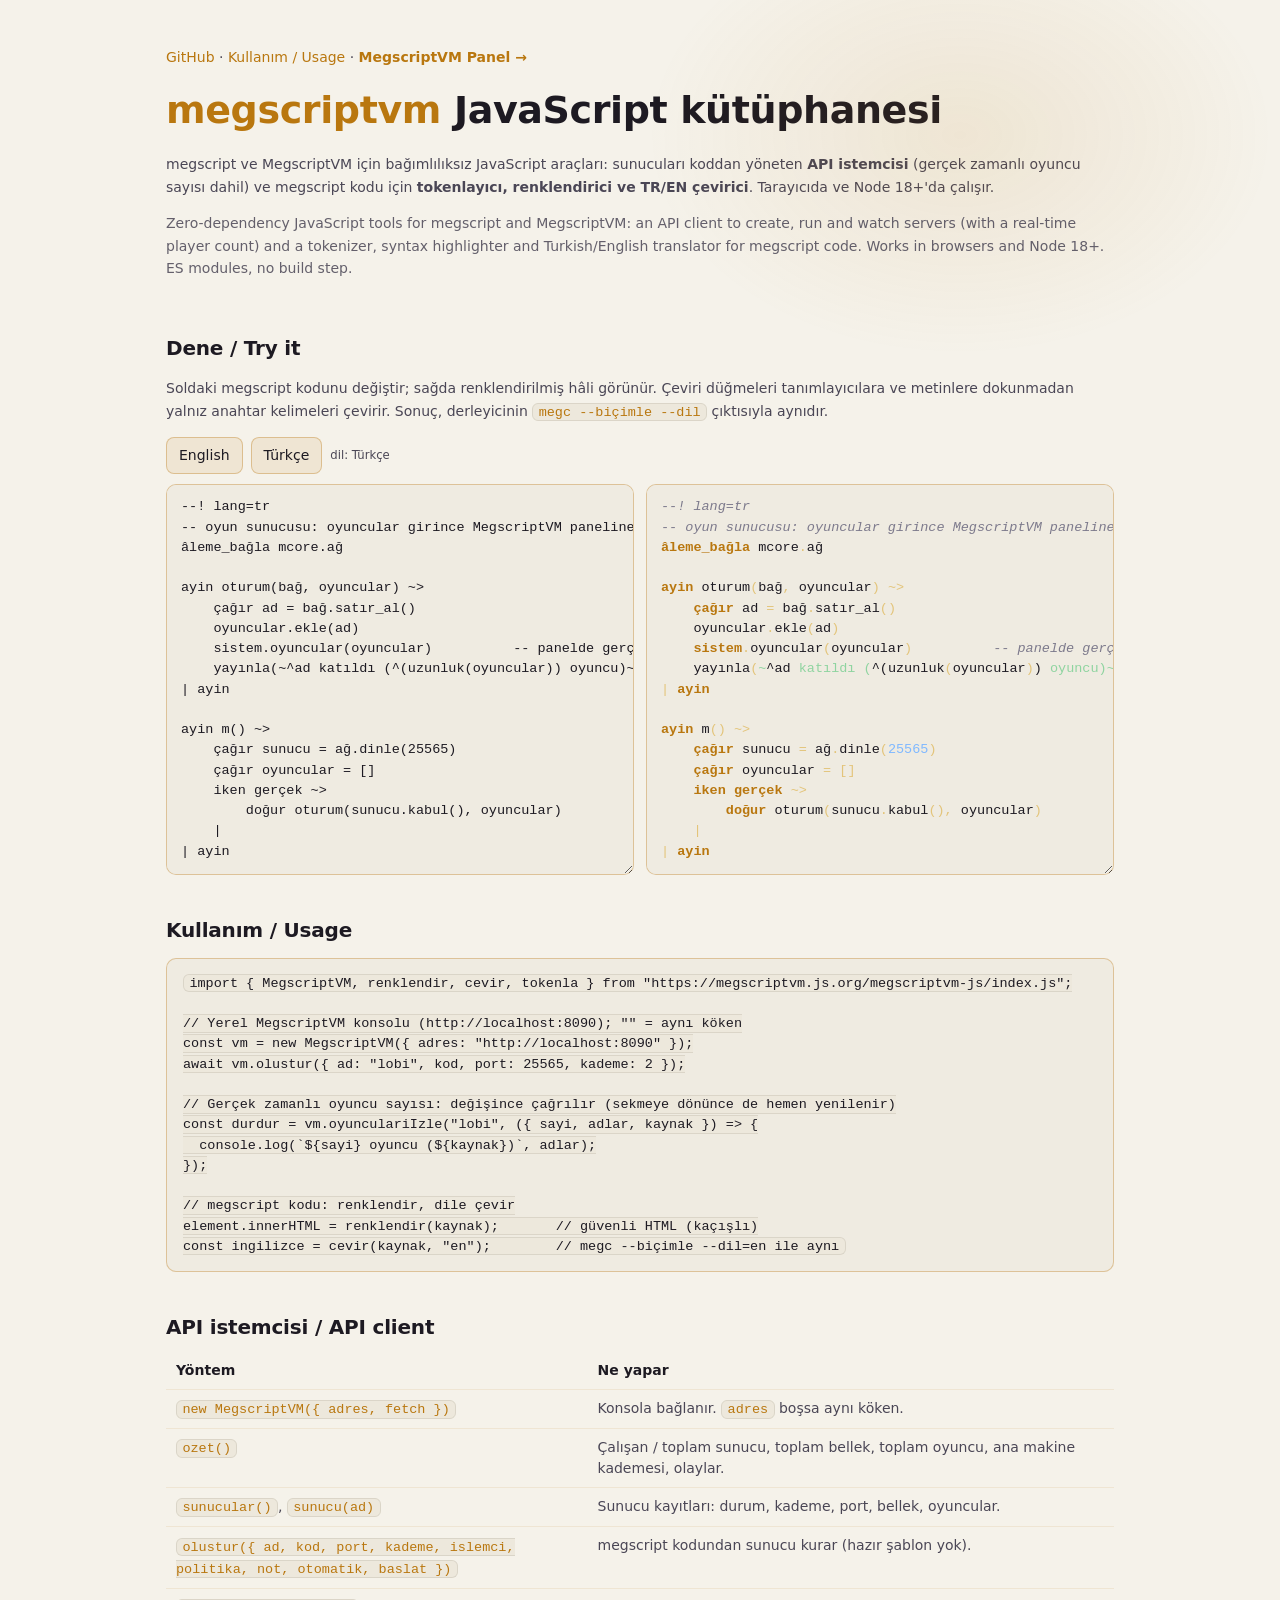
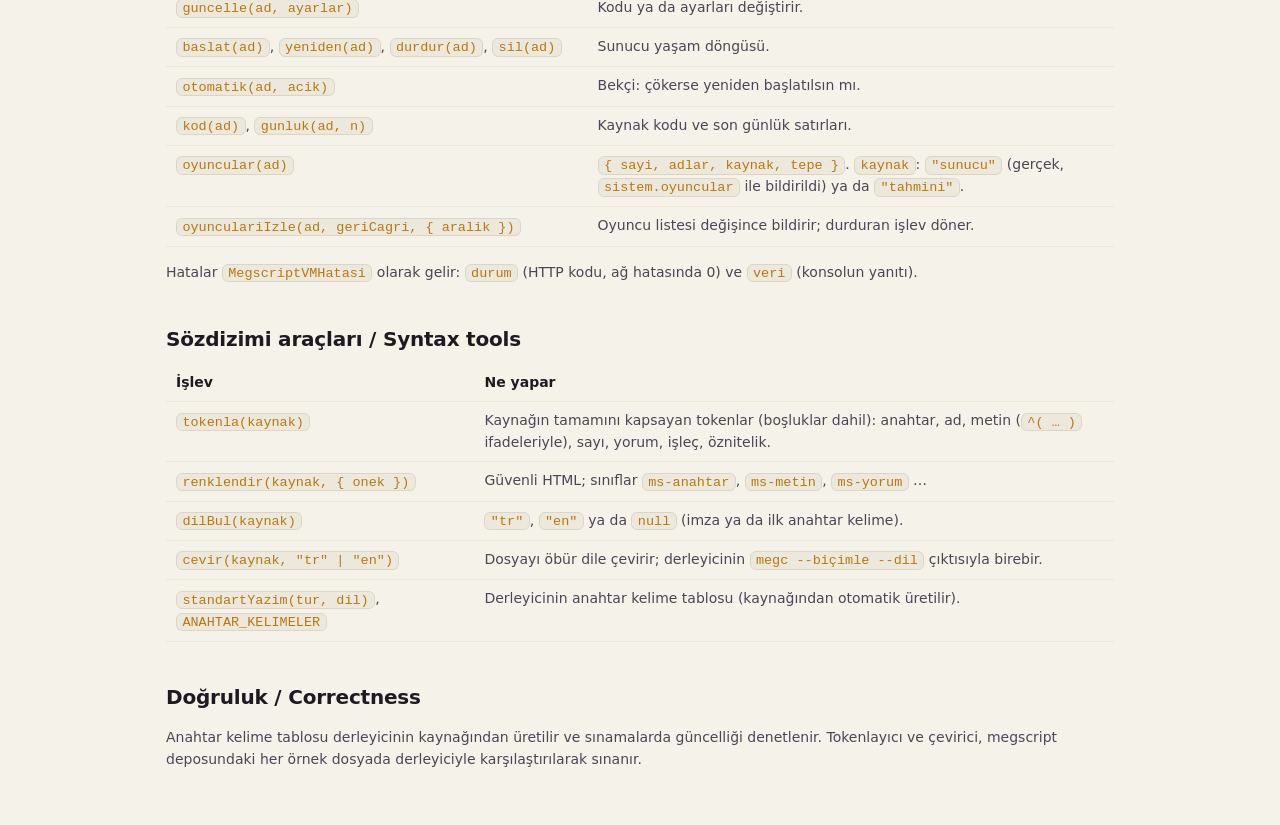
==== commit 21c03d58: "Panel kapısı: megscriptvm.js.org/panel/ panelin o anki adresine yönlendirir Panel MegscriptVM bilgis" ====
--- a/index.html
+++ b/index.html
@@ -55,7 +55,8 @@
 <main class="kd">
   <header>
     <div>
-      <p><a href="https://github.com/Rutgai/megscriptvm">GitHub</a> · <a href="#kullanim">Kullanım / Usage</a></p>
+      <p><a href="https://github.com/Rutgai/megscriptvm">GitHub</a> · <a href="#kullanim">Kullanım / Usage</a> ·
+        <a href="/panel/"><b>MegscriptVM Panel →</b></a></p>
       <h1><span>megscriptvm</span> JavaScript kütüphanesi</h1>
       <p>megscript ve MegscriptVM için bağımlılıksız JavaScript araçları: sunucuları koddan yöneten <b>API istemcisi</b>
         (gerçek zamanlı oyuncu sayısı dahil) ve megscript kodu için <b>tokenlayıcı, renklendirici ve TR/EN çevirici</b>.
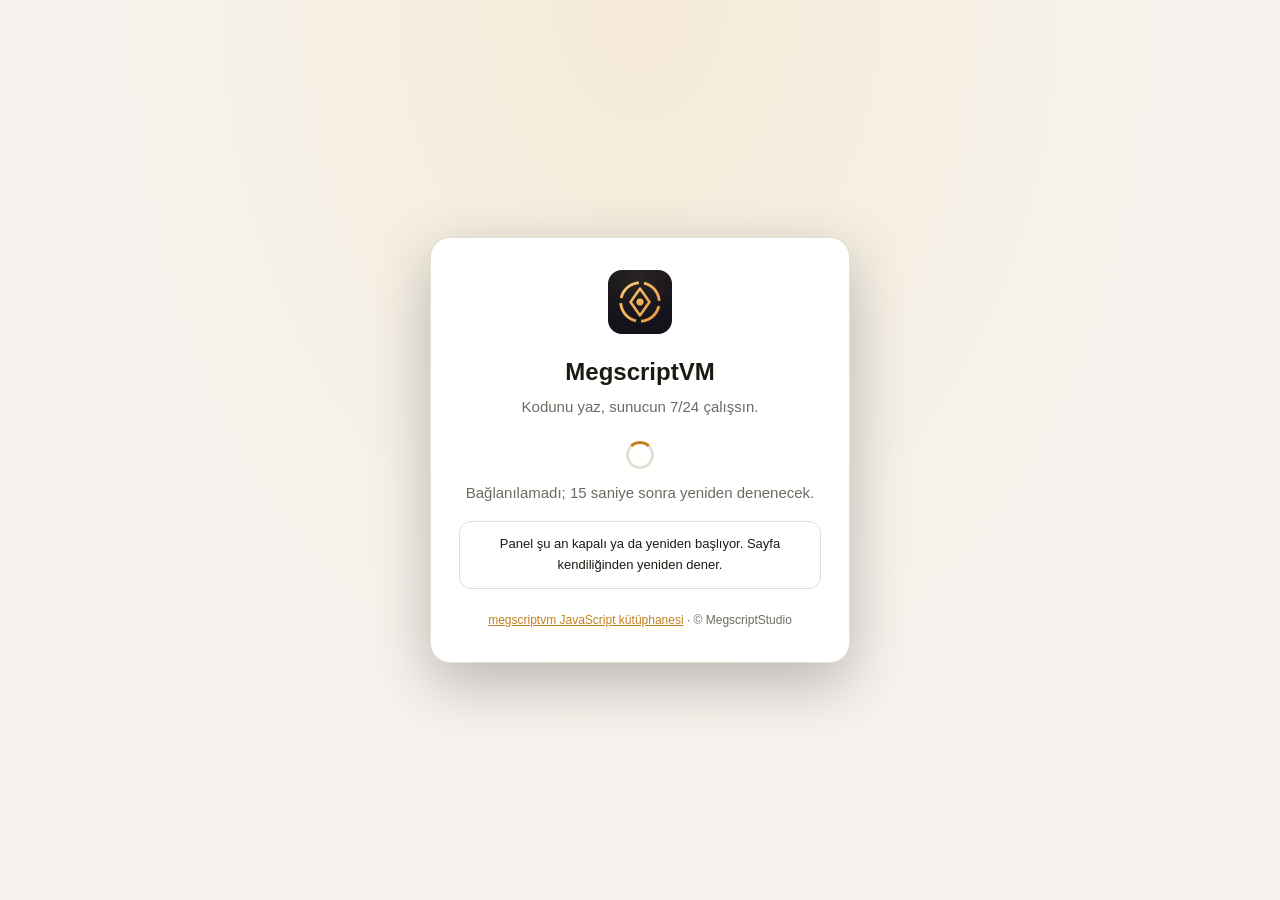
==== commit 3a1ac08e: "megscriptvm.js.org doğrudan panelin giriş ekranına açılır; kütüphane belgesi js.html'de Kök adres (/" ====
--- a/index.html
+++ b/index.html
@@ -2,162 +2,40 @@
 <html lang="tr">
 <head>
 <meta charset="utf-8">
-<meta name="viewport" content="width=device-width, initial-scale=1">
-<meta name="color-scheme" content="dark light">
-<meta name="description" content="megscriptvm: JavaScript library for megscript and MegscriptVM — API client with real-time player count, tokenizer, syntax highlighter and TR/EN translation.">
-<title>megscriptvm JavaScript</title>
-<link rel="stylesheet" href="stil.css">
-<script src="tema.js"></script>
+<meta name="viewport" content="width=device-width,initial-scale=1">
+<title>MegscriptVM Panel</title>
+<meta name="description" content="MegscriptVM paneline yönlendirme: megscript kodunu yaz, sunucun 7/24 çalışsın.">
+<link rel="icon" href="/simge.png">
 <style>
-  /* stil.css yoksa da koyu tema: yedek değerler */
-  :root {
-    --zemin: #0b0a0f; --zemin-2: #0f0e15; --yazi: #efedf5; --yazi-2: #b9b6c8; --koz: #f2b54a;
-    --koz-ince: rgba(242, 181, 74, .12); --koz-cizgi: rgba(242, 181, 74, .35);
-    --yazi-tipi: "Segoe UI Variable Text", "Segoe UI", "Inter", system-ui, -apple-system, "Helvetica Neue", Arial, sans-serif;
-  }
-  body { background: var(--zemin); color: var(--yazi); font-family: var(--yazi-tipi); margin: 0; }
-  .kd { max-width: 980px; margin: 0 auto; padding: 32px 16px 64px; }
-  .kd header { display: flex; align-items: center; justify-content: space-between; gap: 16px; flex-wrap: wrap; }
-  .kd h1 { font-size: clamp(26px, 4vw, 38px); margin: 8px 0 4px; letter-spacing: -.01em; }
-  .kd h1 span { color: var(--koz); }
-  .kd h2 { font-size: 20px; margin: 40px 0 10px; }
-  .kd p, .kd li { color: var(--yazi-2); line-height: 1.6; }
-  .kd .en { font-size: 14px; opacity: .85; }
-  .kd a { color: var(--koz); }
-  .kd pre, .kd code, .kd textarea, .kd .onizleme { font-family: ui-monospace, "Cascadia Code", Consolas, monospace; font-size: 13.5px; }
-  .kd pre { background: var(--zemin-2); border: 1px solid var(--koz-cizgi); border-radius: 10px; padding: 14px 16px; overflow-x: auto; color: var(--yazi); }
-  .kd code { color: var(--koz); }
-  .kd pre code { color: inherit; }
-  .kd table { width: 100%; border-collapse: collapse; font-size: 14px; }
-  .kd th, .kd td { text-align: left; padding: 8px 10px; border-bottom: 1px solid var(--koz-ince); vertical-align: top; }
-  .kd th { color: var(--yazi); }
-  .kd td { color: var(--yazi-2); }
-  .deneme { display: grid; grid-template-columns: 1fr 1fr; gap: 12px; }
-  @media (max-width: 760px) { .deneme { grid-template-columns: 1fr; } }
-  .deneme textarea, .deneme .onizleme { width: 100%; min-height: 300px; box-sizing: border-box; background: var(--zemin-2); color: var(--yazi);
-    border: 1px solid var(--koz-cizgi); border-radius: 10px; padding: 12px 14px; white-space: pre; overflow: auto; line-height: 1.5; resize: vertical; margin: 0; }
-  .araclar { display: flex; gap: 8px; flex-wrap: wrap; align-items: center; margin: 10px 0; }
-  .araclar button { background: var(--koz-ince); color: var(--yazi); border: 1px solid var(--koz-cizgi); border-radius: 8px; padding: 7px 12px; cursor: pointer; font: inherit; }
-  .araclar button:hover { border-color: var(--koz); }
-  .araclar small { color: var(--yazi-2); }
-  .ms-anahtar { color: var(--koz); font-weight: 600; }
-  .ms-oznitelik { color: #c9a0ff; }
-  .ms-metin, .ms-run { color: #8fd4a0; }
-  .ms-ifade { color: var(--yazi); }
-  .ms-kacis { color: #f39b6b; }
-  .ms-sayi { color: #7fb8ff; }
-  .ms-yorum, .ms-imza { color: #7d7a8c; font-style: italic; }
-  .ms-islec { color: #e3c47a; }
-  .ms-hata { color: #ff6b6b; text-decoration: underline wavy; }
+  :root { --zemin:#09090d; --kart:#14131a; --cizgi:#2a2733; --yazi:#e8e2d6; --soluk:#9a948a; --altin:#f2b54a; }
+  @media (prefers-color-scheme: light) { :root { --zemin:#f6f3ee; --kart:#ffffff; --cizgi:#e4ded3; --yazi:#1d1a14; --soluk:#6f6a61; --altin:#c4801f; } }
+  * { box-sizing:border-box; }
+  body { margin:0; min-height:100vh; display:grid; place-items:center; padding:16px; background:var(--zemin);
+         background-image:radial-gradient(ellipse at top, rgba(242,181,74,.14), transparent 60%);
+         color:var(--yazi); font:15px/1.6 "Segoe UI",Roboto,Helvetica,Arial,sans-serif; }
+  .kart { width:100%; max-width:420px; background:var(--kart); border:1px solid var(--cizgi); border-radius:20px;
+          padding:32px 28px; text-align:center; box-shadow:0 20px 60px rgba(0,0,0,.25); }
+  img { width:64px; height:64px; }
+  h1 { margin:12px 0 4px; font-size:24px; }
+  p { margin:0; color:var(--soluk); }
+  .doner { width:28px; height:28px; margin:22px auto 12px; border:3px solid var(--cizgi); border-top-color:var(--altin);
+           border-radius:50%; animation:don 0.9s linear infinite; }
+  @keyframes don { to { transform:rotate(360deg); } }
+  .kapali { margin-top:16px; padding:12px 14px; border-radius:12px; border:1px solid var(--cizgi); font-size:13px; }
+  a { color:var(--altin); }
+  small { display:block; margin-top:22px; font-size:12px; color:var(--soluk); }
 </style>
 </head>
 <body>
-<main class="kd">
-  <header>
-    <div>
-      <p><a href="https://github.com/Rutgai/megscriptvm">GitHub</a> · <a href="#kullanim">Kullanım / Usage</a> ·
-        <a href="/panel/"><b>MegscriptVM Panel →</b></a></p>
-      <h1><span>megscriptvm</span> JavaScript kütüphanesi</h1>
-      <p>megscript ve MegscriptVM için bağımlılıksız JavaScript araçları: sunucuları koddan yöneten <b>API istemcisi</b>
-        (gerçek zamanlı oyuncu sayısı dahil) ve megscript kodu için <b>tokenlayıcı, renklendirici ve TR/EN çevirici</b>.
-        Tarayıcıda ve Node 18+'da çalışır.</p>
-      <p class="en">Zero-dependency JavaScript tools for megscript and MegscriptVM: an API client to create, run and watch
-        servers (with a real-time player count) and a tokenizer, syntax highlighter and Turkish/English translator for
-        megscript code. Works in browsers and Node 18+. ES modules, no build step.</p>
-    </div>
-  </header>
-
-  <h2>Dene / Try it</h2>
-  <p>Soldaki megscript kodunu değiştir; sağda renklendirilmiş hâli görünür. Çeviri düğmeleri tanımlayıcılara ve metinlere
-    dokunmadan yalnız anahtar kelimeleri çevirir. Sonuç, derleyicinin <code>megc --biçimle --dil</code> çıktısıyla aynıdır.</p>
-  <div class="araclar">
-    <button type="button" data-dil="en">English</button>
-    <button type="button" data-dil="tr">Türkçe</button>
-    <small id="durum">Demo yüklenemedi: sayfa dosyadan (file://) açıldıysa tarayıcı JavaScript modüllerini yüklemez; siteden aç.</small>
-  </div>
-  <div class="deneme">
-    <textarea id="kaynak" spellcheck="false" aria-label="megscript kaynak kodu">--! lang=tr
--- oyun sunucusu: oyuncular girince MegscriptVM paneline bildirir
-âleme_bağla mcore.ağ
-
-ayin oturum(bağ, oyuncular) ~>
-    çağır ad = bağ.satır_al()
-    oyuncular.ekle(ad)
-    sistem.oyuncular(oyuncular)          -- panelde gerçek oyuncu sayısı
-    yayınla(~^ad katıldı (^(uzunluk(oyuncular)) oyuncu)~)
-| ayin
-
-ayin m() ~>
-    çağır sunucu = ağ.dinle(25565)
-    çağır oyuncular = []
-    iken gerçek ~>
-        doğur oturum(sunucu.kabul(), oyuncular)
-    |
-| ayin</textarea>
-    <pre class="onizleme" id="onizleme" aria-live="polite"></pre>
-  </div>
-
-  <h2 id="kullanim">Kullanım / Usage</h2>
-  <pre><code>import { MegscriptVM, renklendir, cevir, tokenla } from "https://megscriptvm.js.org/megscriptvm-js/index.js";
-
-// Yerel MegscriptVM konsolu (http://localhost:8090); "" = aynı köken
-const vm = new MegscriptVM({ adres: "http://localhost:8090" });
-await vm.olustur({ ad: "lobi", kod, port: 25565, kademe: 2 });
-
-// Gerçek zamanlı oyuncu sayısı: değişince çağrılır (sekmeye dönünce de hemen yenilenir)
-const durdur = vm.oyunculariIzle("lobi", ({ sayi, adlar, kaynak }) =&gt; {
-  console.log(`${sayi} oyuncu (${kaynak})`, adlar);
-});
-
-// megscript kodu: renklendir, dile çevir
-element.innerHTML = renklendir(kaynak);       // güvenli HTML (kaçışlı)
-const ingilizce = cevir(kaynak, "en");        // megc --biçimle --dil=en ile aynı</code></pre>
-
-  <h2>API istemcisi / API client</h2>
-  <table>
-    <tr><th>Yöntem</th><th>Ne yapar</th></tr>
-    <tr><td><code>new MegscriptVM({ adres, fetch })</code></td><td>Konsola bağlanır. <code>adres</code> boşsa aynı köken.</td></tr>
-    <tr><td><code>ozet()</code></td><td>Çalışan / toplam sunucu, toplam bellek, toplam oyuncu, ana makine kademesi, olaylar.</td></tr>
-    <tr><td><code>sunucular()</code>, <code>sunucu(ad)</code></td><td>Sunucu kayıtları: durum, kademe, port, bellek, oyuncular.</td></tr>
-    <tr><td><code>olustur({ ad, kod, port, kademe, islemci, politika, not, otomatik, baslat })</code></td><td>megscript kodundan sunucu kurar (hazır şablon yok).</td></tr>
-    <tr><td><code>guncelle(ad, ayarlar)</code></td><td>Kodu ya da ayarları değiştirir.</td></tr>
-    <tr><td><code>baslat(ad)</code>, <code>yeniden(ad)</code>, <code>durdur(ad)</code>, <code>sil(ad)</code></td><td>Sunucu yaşam döngüsü.</td></tr>
-    <tr><td><code>otomatik(ad, acik)</code></td><td>Bekçi: çökerse yeniden başlatılsın mı.</td></tr>
-    <tr><td><code>kod(ad)</code>, <code>gunluk(ad, n)</code></td><td>Kaynak kodu ve son günlük satırları.</td></tr>
-    <tr><td><code>oyuncular(ad)</code></td><td><code>{ sayi, adlar, kaynak, tepe }</code>. <code>kaynak</code>: <code>"sunucu"</code> (gerçek, <code>sistem.oyuncular</code> ile bildirildi) ya da <code>"tahmini"</code>.</td></tr>
-    <tr><td><code>oyunculariIzle(ad, geriCagri, { aralik })</code></td><td>Oyuncu listesi değişince bildirir; durduran işlev döner.</td></tr>
-  </table>
-  <p>Hatalar <code>MegscriptVMHatasi</code> olarak gelir: <code>durum</code> (HTTP kodu, ağ hatasında 0) ve <code>veri</code> (konsolun yanıtı).</p>
-
-  <h2>Sözdizimi araçları / Syntax tools</h2>
-  <table>
-    <tr><th>İşlev</th><th>Ne yapar</th></tr>
-    <tr><td><code>tokenla(kaynak)</code></td><td>Kaynağın tamamını kapsayan tokenlar (boşluklar dahil): anahtar, ad, metin (<code>^( … )</code> ifadeleriyle), sayı, yorum, işleç, öznitelik.</td></tr>
-    <tr><td><code>renklendir(kaynak, { onek })</code></td><td>Güvenli HTML; sınıflar <code>ms-anahtar</code>, <code>ms-metin</code>, <code>ms-yorum</code> …</td></tr>
-    <tr><td><code>dilBul(kaynak)</code></td><td><code>"tr"</code>, <code>"en"</code> ya da <code>null</code> (imza ya da ilk anahtar kelime).</td></tr>
-    <tr><td><code>cevir(kaynak, "tr" | "en")</code></td><td>Dosyayı öbür dile çevirir; derleyicinin <code>megc --biçimle --dil</code> çıktısıyla birebir.</td></tr>
-    <tr><td><code>standartYazim(tur, dil)</code>, <code>ANAHTAR_KELIMELER</code></td><td>Derleyicinin anahtar kelime tablosu (kaynağından otomatik üretilir).</td></tr>
-  </table>
-
-  <h2>Doğruluk / Correctness</h2>
-  <p>Anahtar kelime tablosu derleyicinin kaynağından üretilir ve sınamalarda güncelliği denetlenir. Tokenlayıcı ve çevirici,
-    megscript deposundaki her örnek dosyada derleyiciyle karşılaştırılarak sınanır.</p>
+<main class="kart">
+  <img src="/simge.png" alt="">
+  <h1>MegscriptVM</h1>
+  <p>Kodunu yaz, sunucun 7/24 çalışsın.</p>
+  <div class="doner"></div>
+  <p id="durum">Panele bağlanılıyor…</p>
+  <div class="kapali" id="kapali" hidden>Panel şu an kapalı ya da yeniden başlıyor. Sayfa kendiliğinden yeniden dener.</div>
+  <small><a href="/js.html">megscriptvm JavaScript kütüphanesi</a> · © MegscriptStudio</small>
 </main>
-<script type="module">
-  import { renklendir, cevir, dilBul } from "./megscriptvm-js/index.js";
-  const k = document.getElementById("kaynak"), o = document.getElementById("onizleme"), d = document.getElementById("durum");
-  const ciz = () => {
-    o.innerHTML = renklendir(k.value);
-    const dil = dilBul(k.value);
-    d.textContent = dil ? `dil: ${dil === "tr" ? "Türkçe" : "English"}` : "dil: belirsiz";
-  };
-  k.addEventListener("input", ciz);
-  k.addEventListener("scroll", () => { o.scrollTop = k.scrollTop; o.scrollLeft = k.scrollLeft; });
-  document.querySelectorAll("[data-dil]").forEach((b) => b.addEventListener("click", () => {
-    try { k.value = cevir(k.value, b.dataset.dil); ciz(); }
-    catch (e) { d.textContent = e.message; }
-  }));
-  ciz();
-</script>
+<script src="/panel/kapi.js"></script>
 </body>
 </html>
